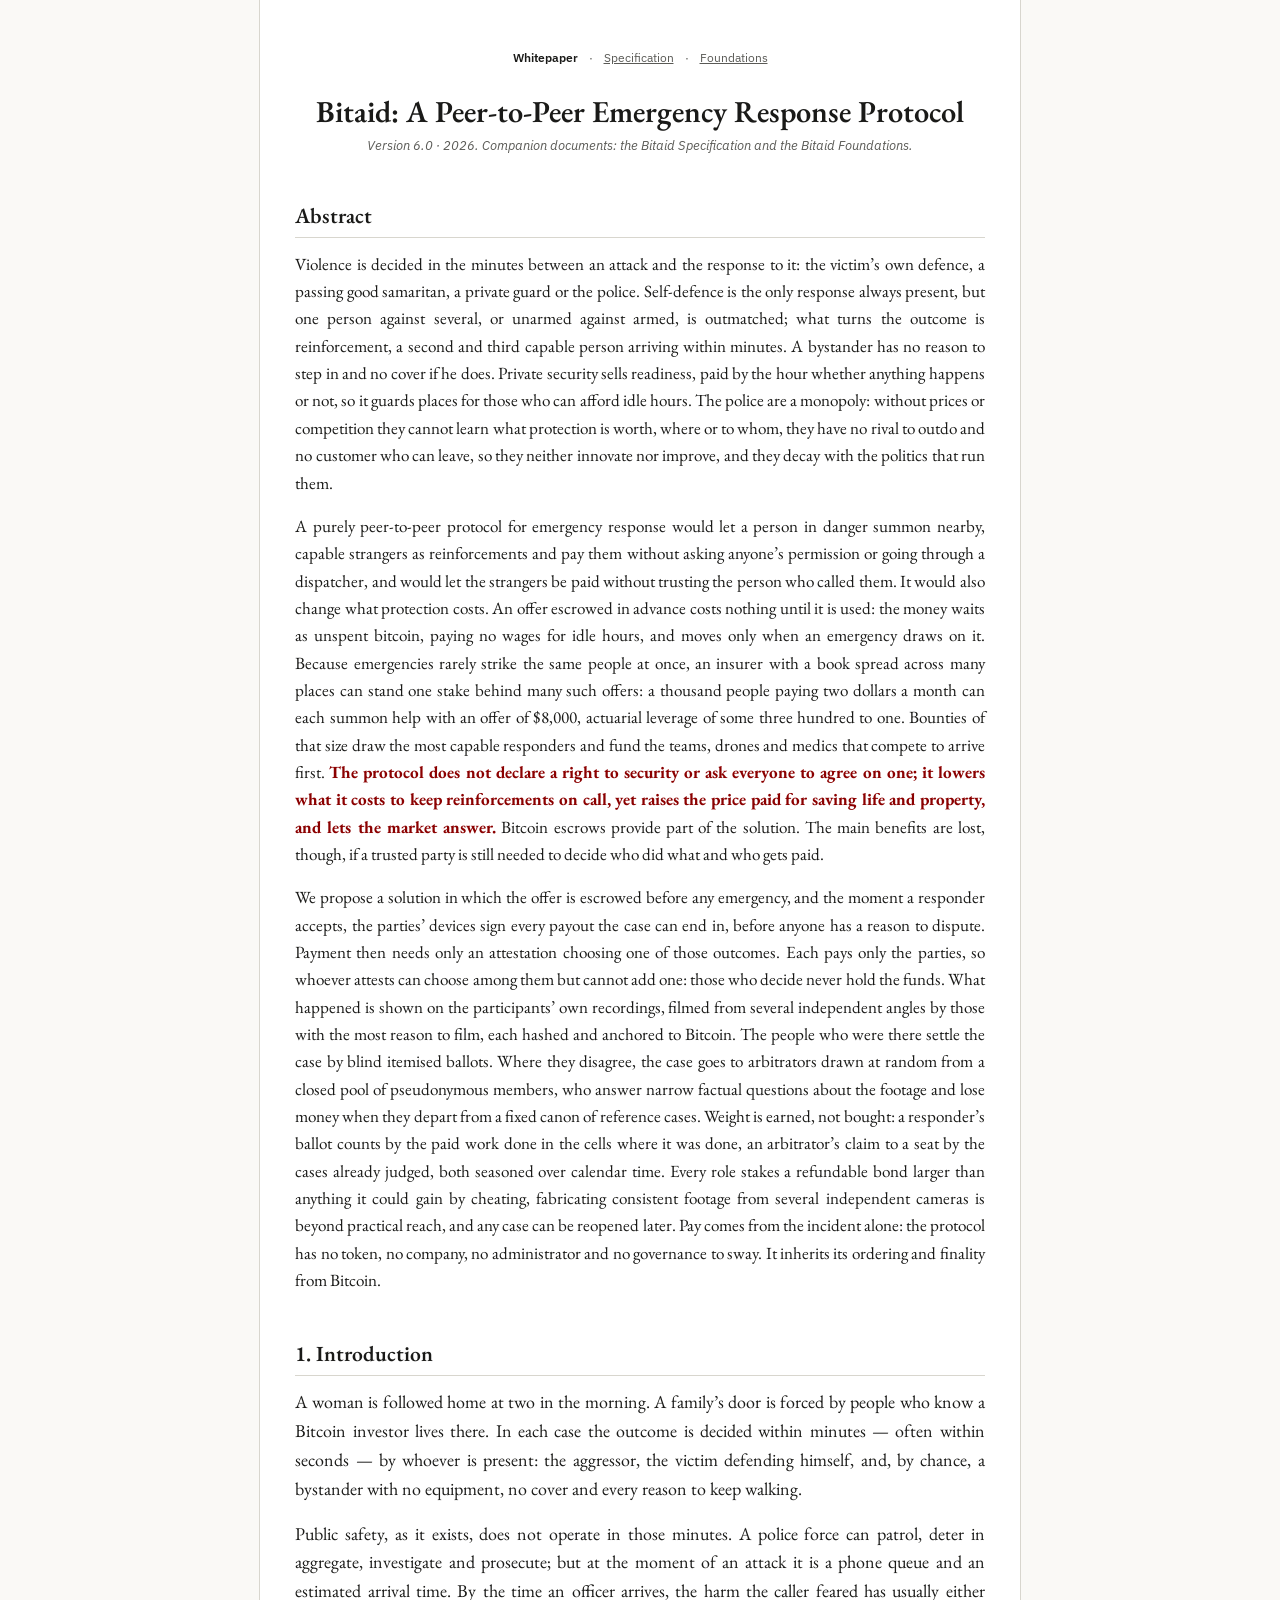
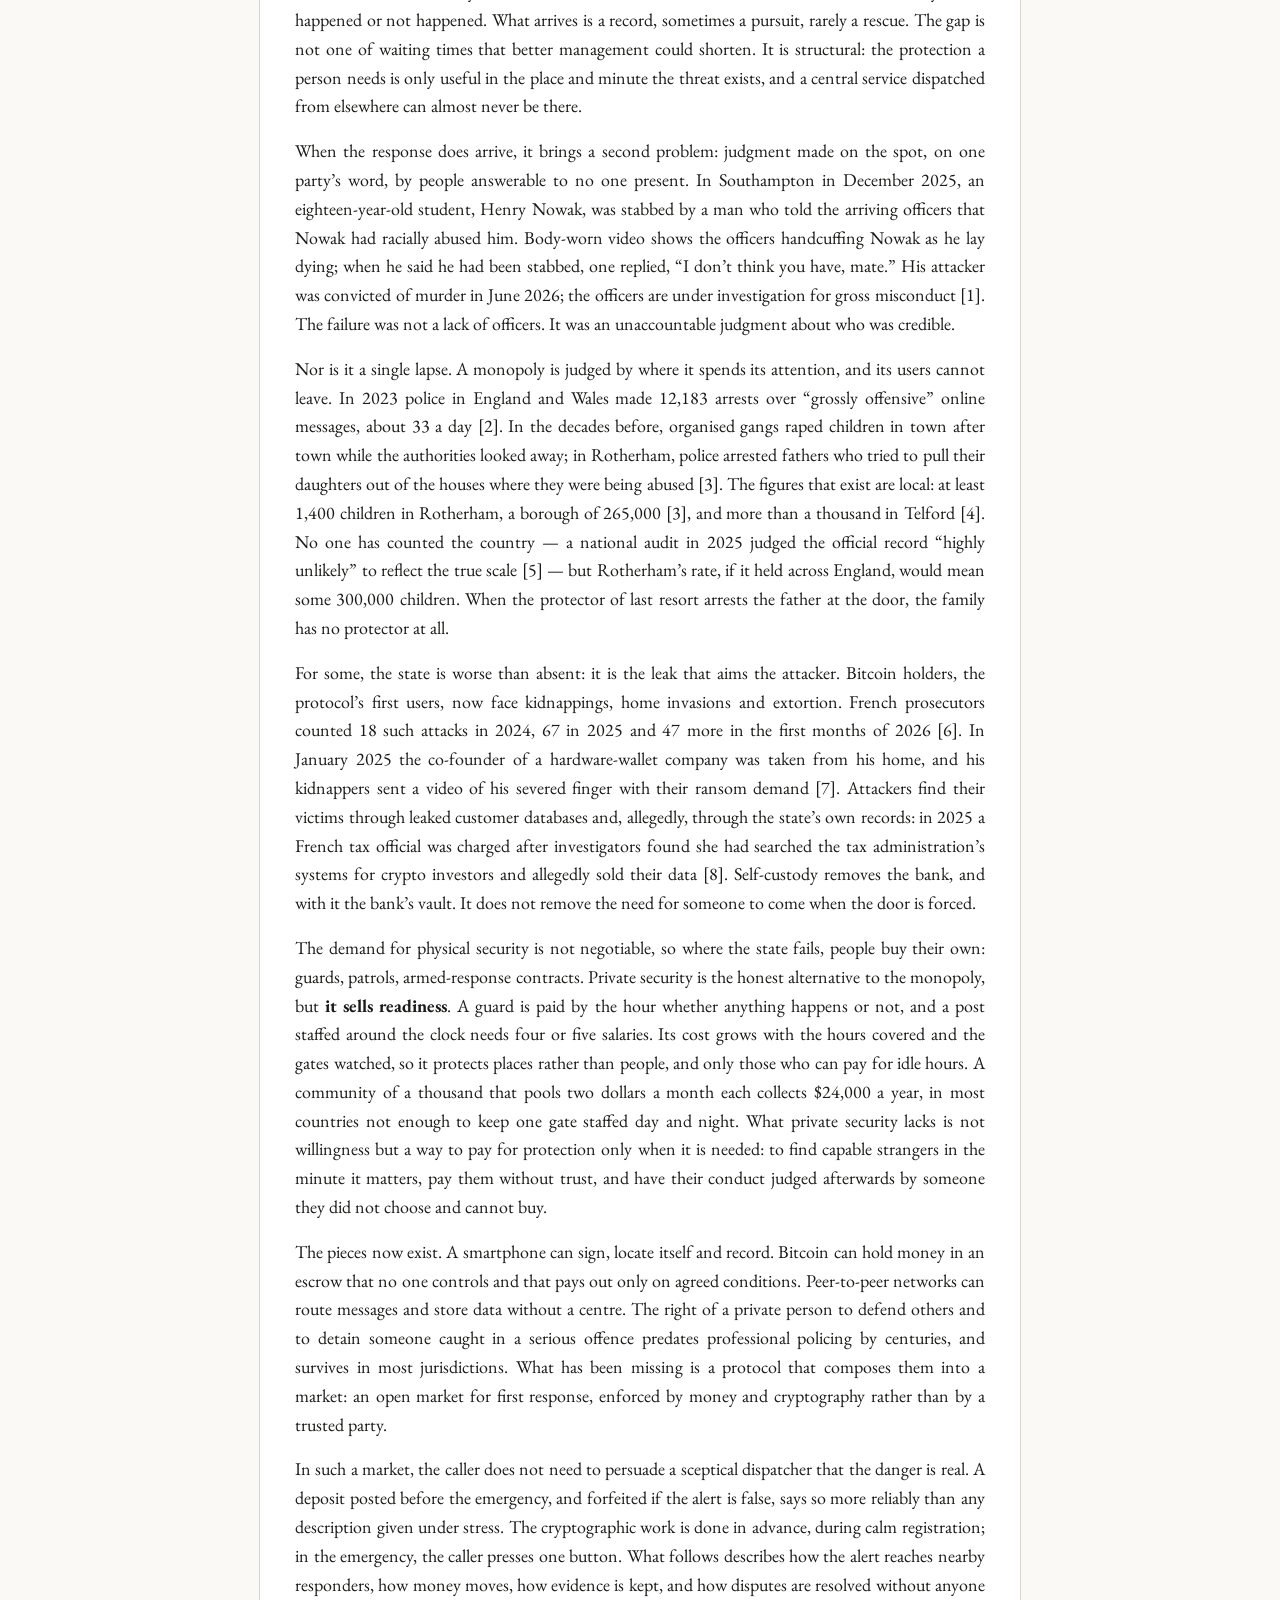
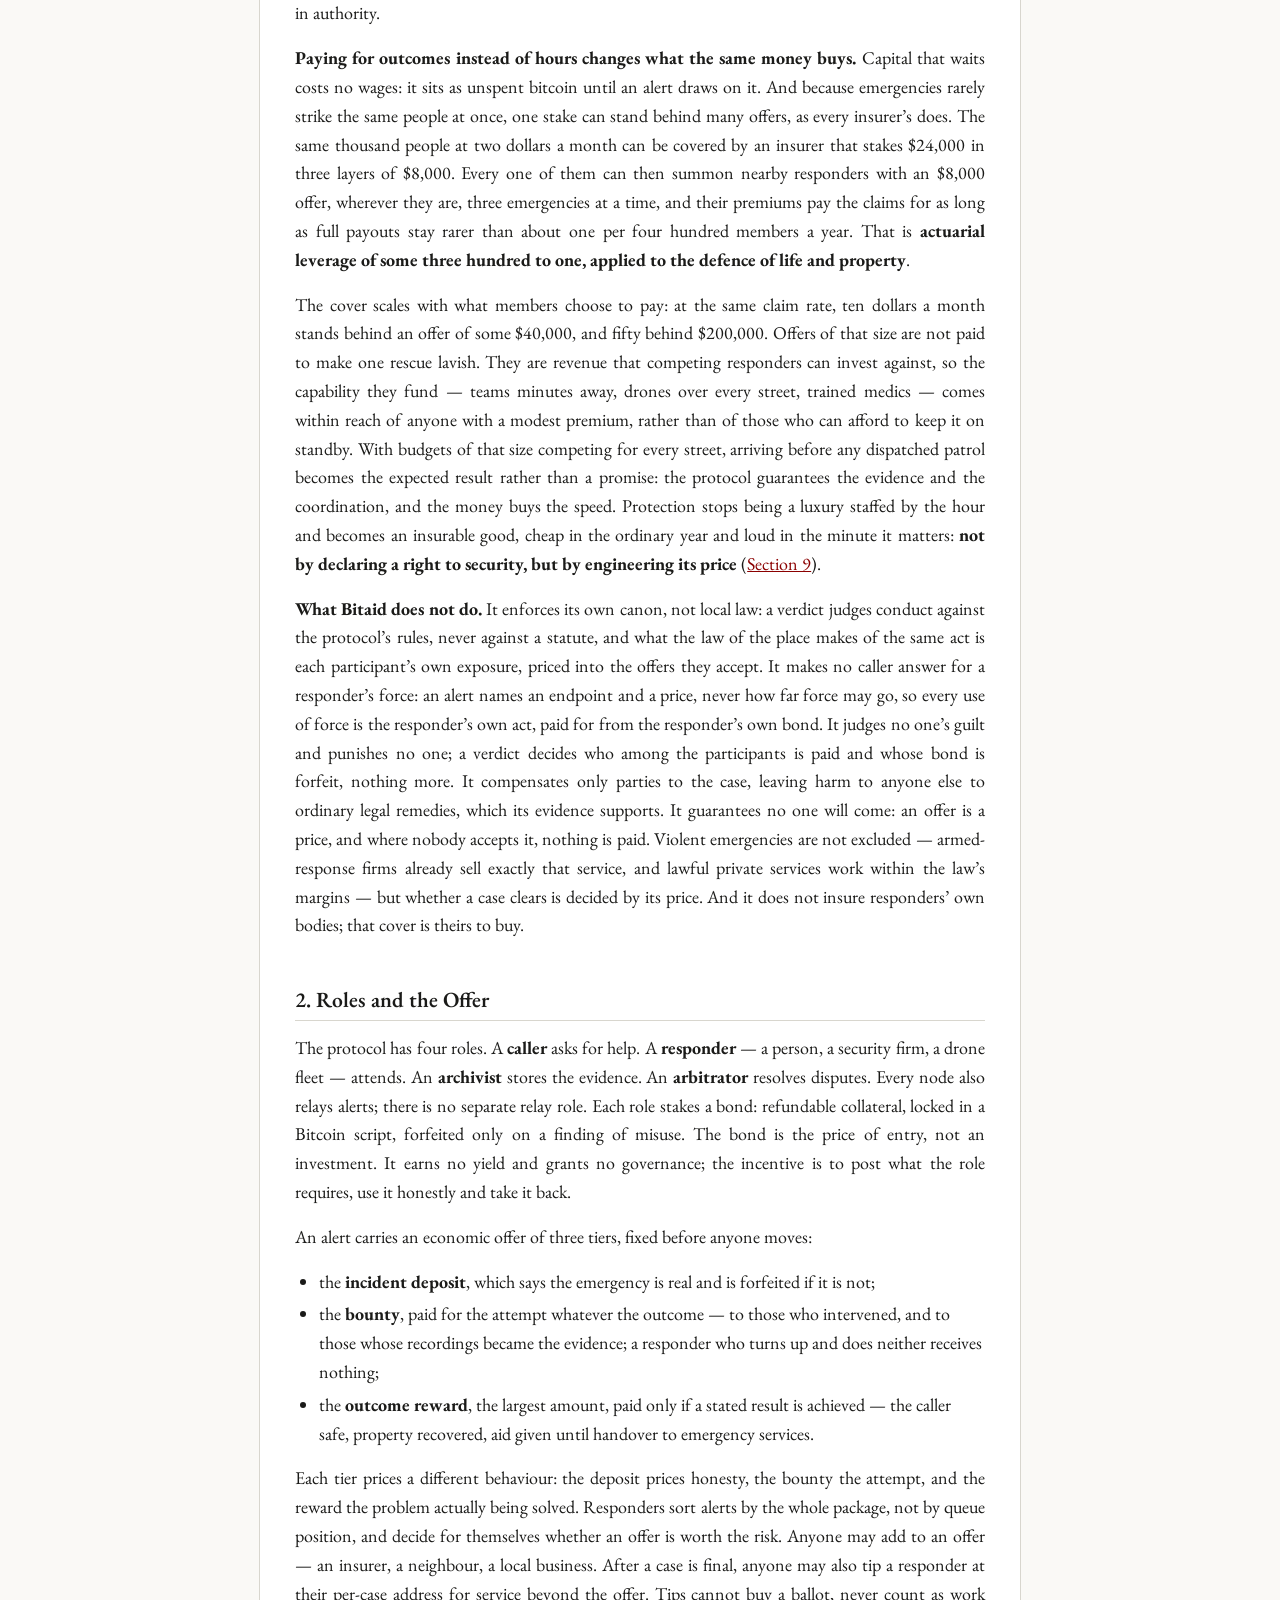
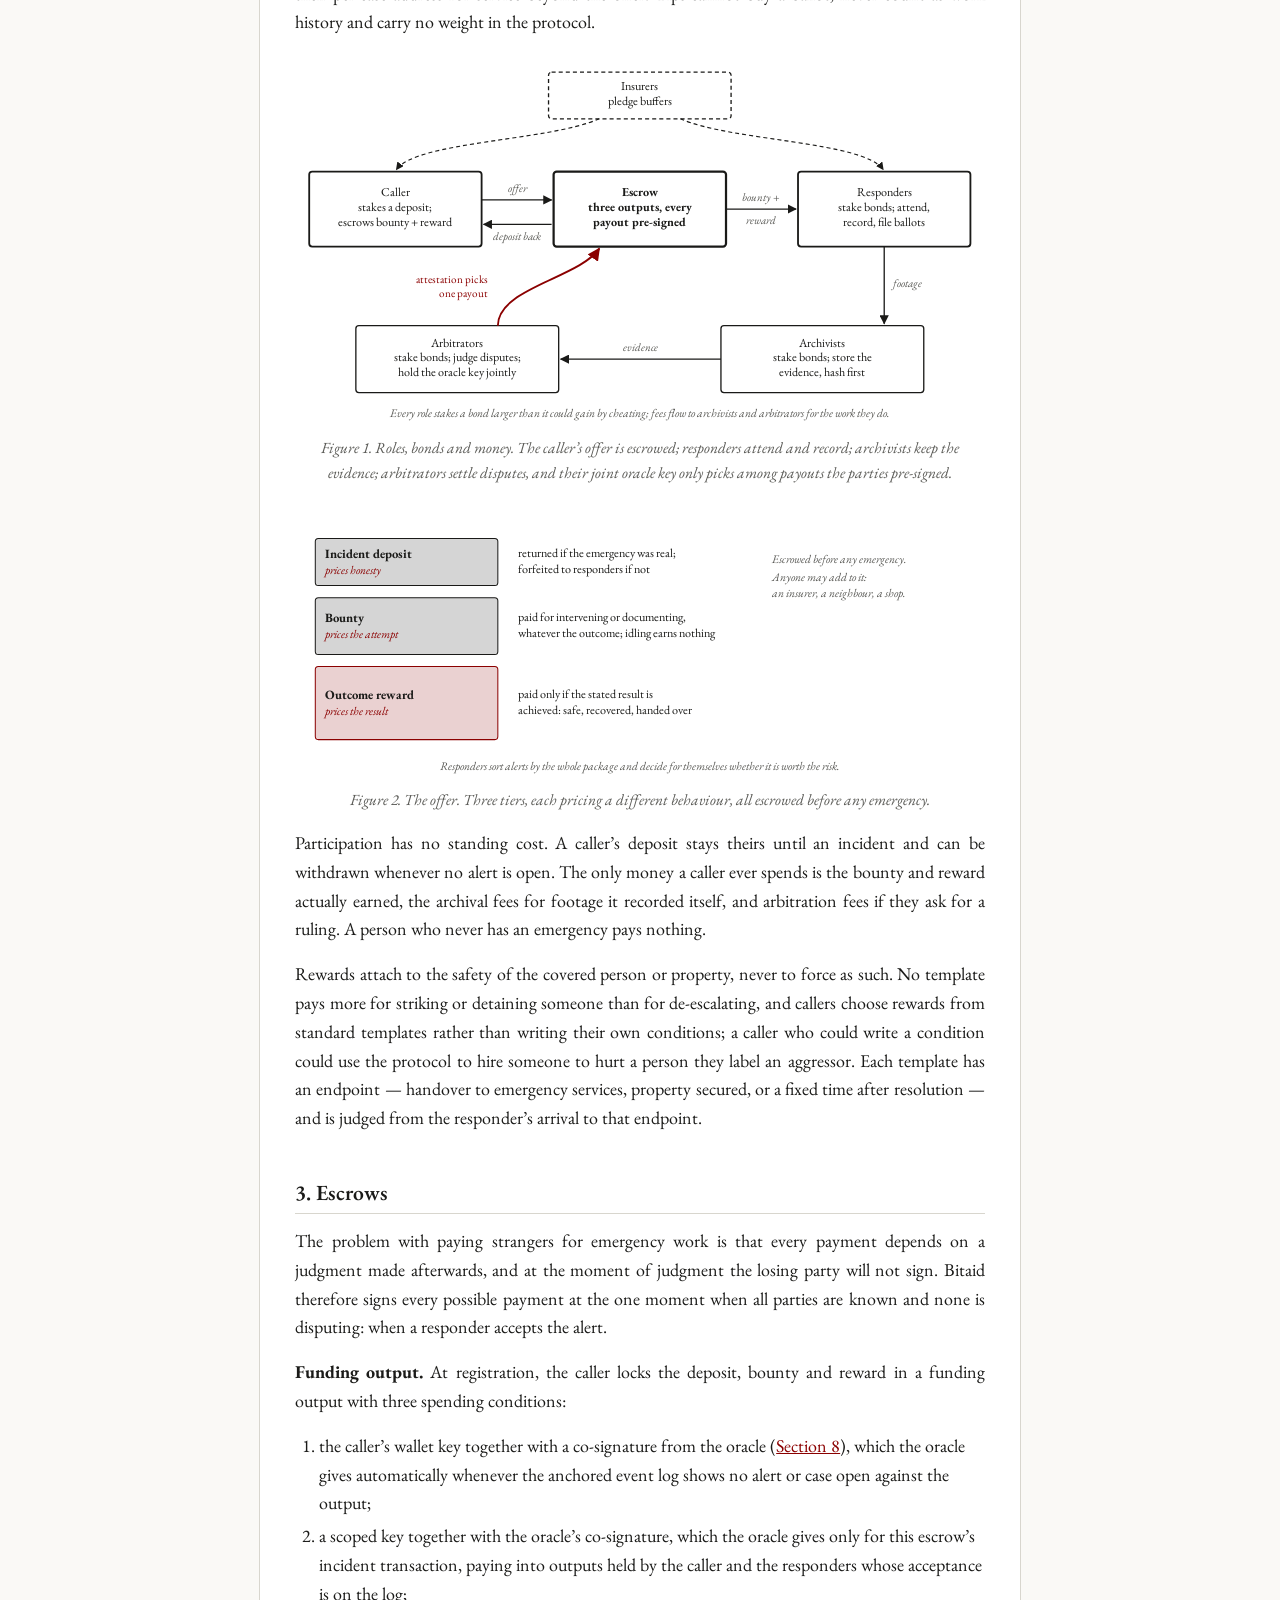
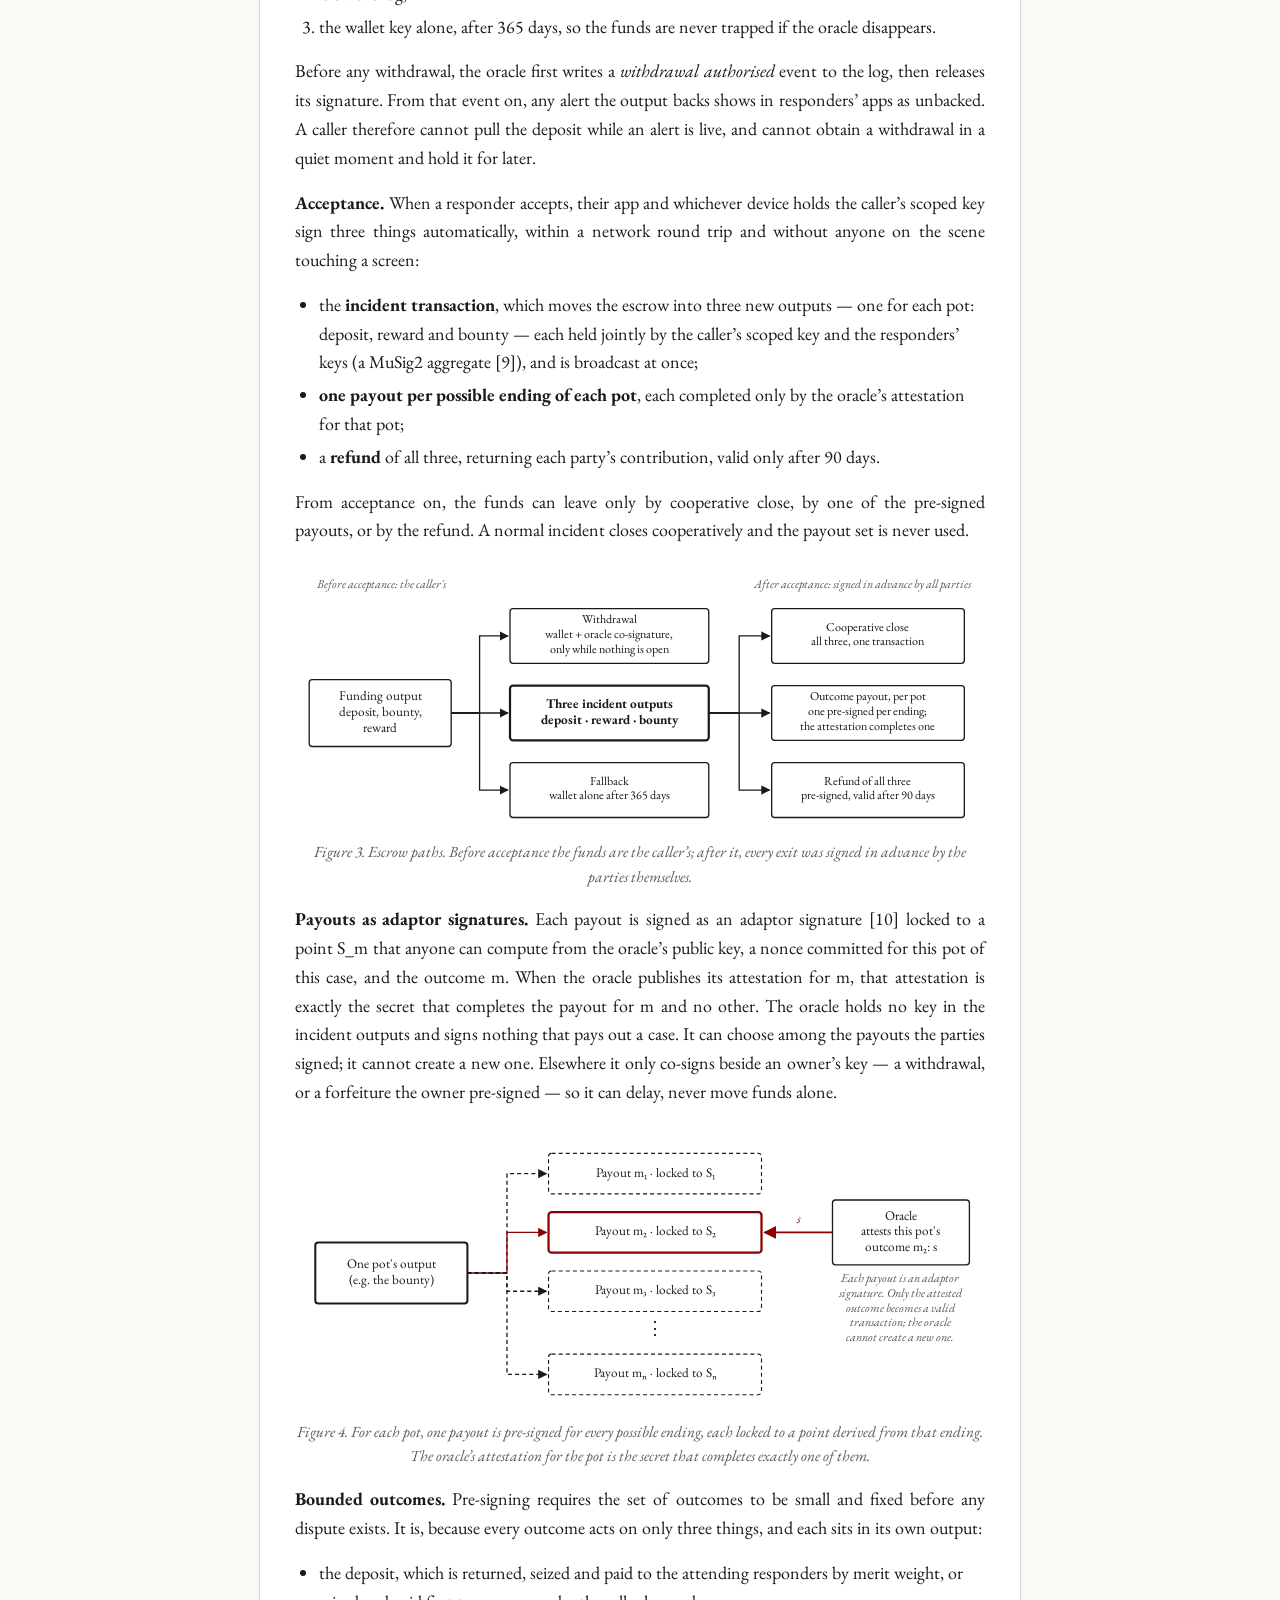
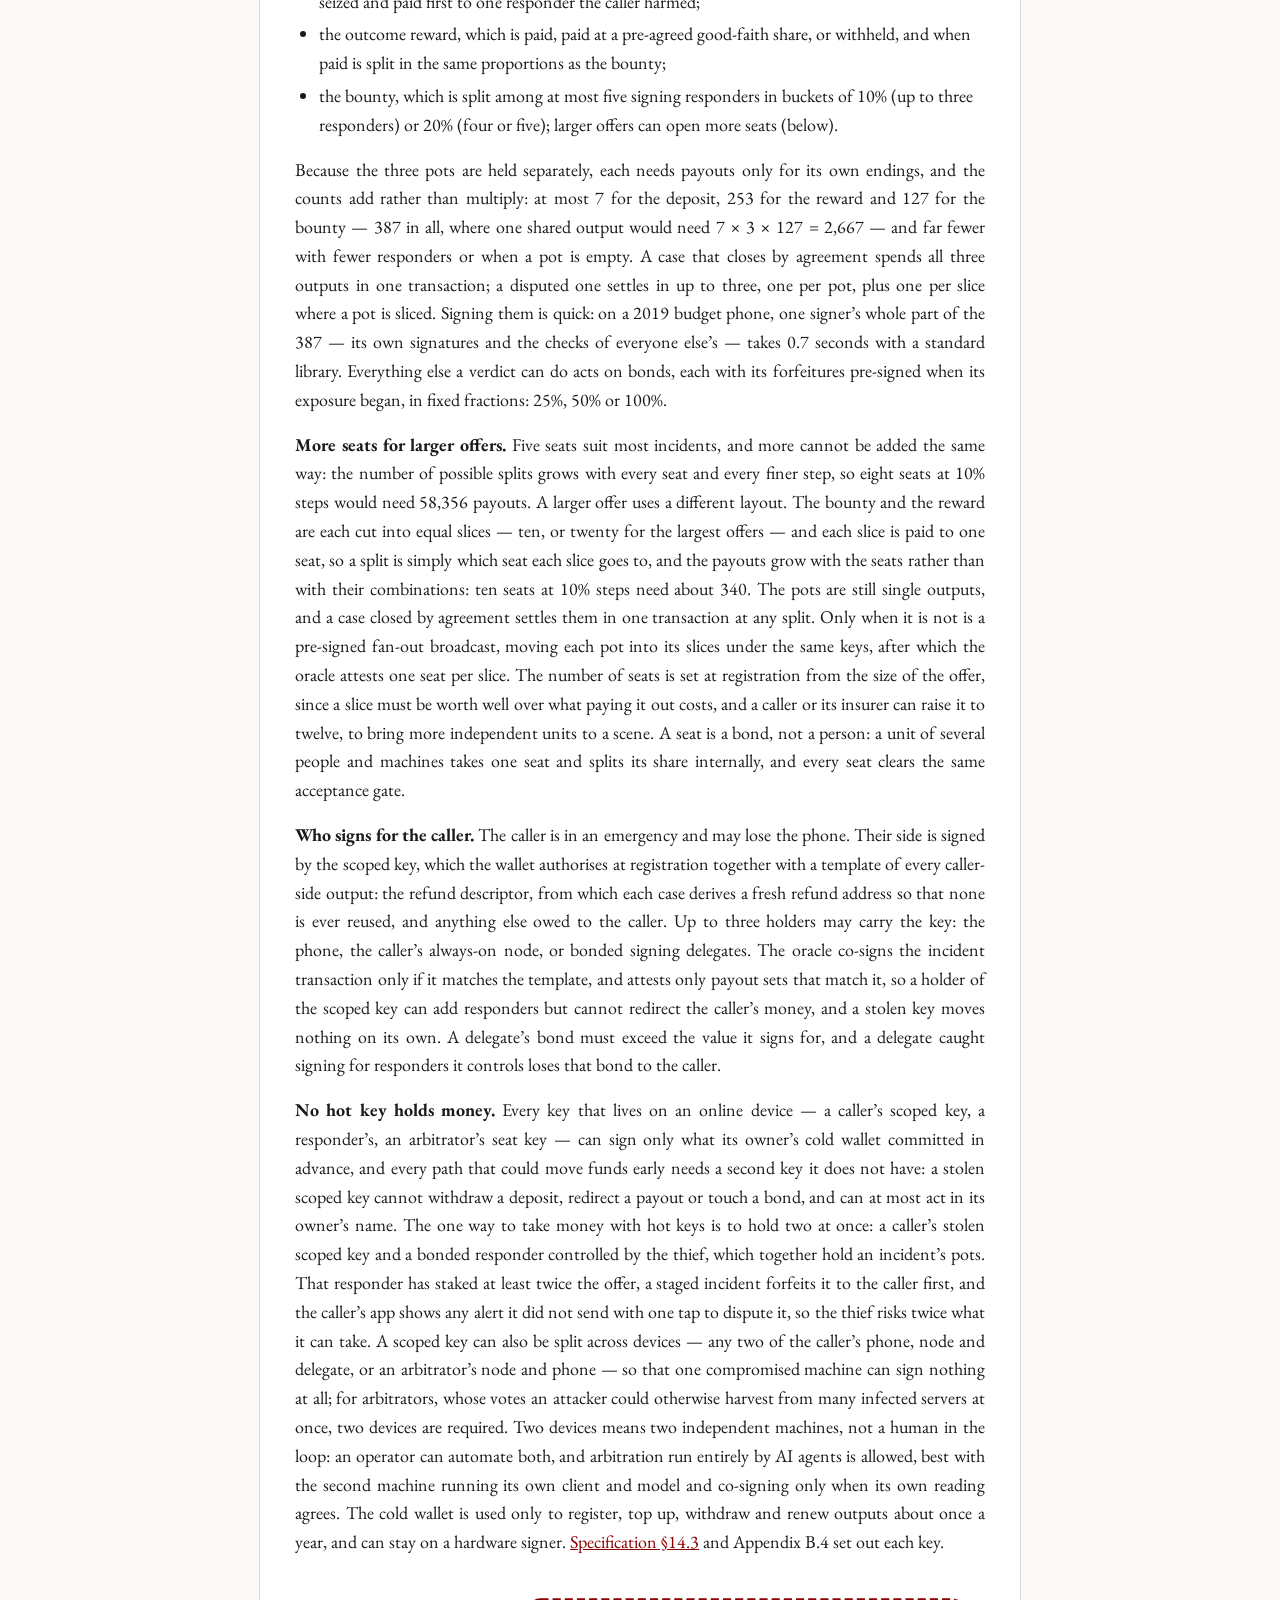
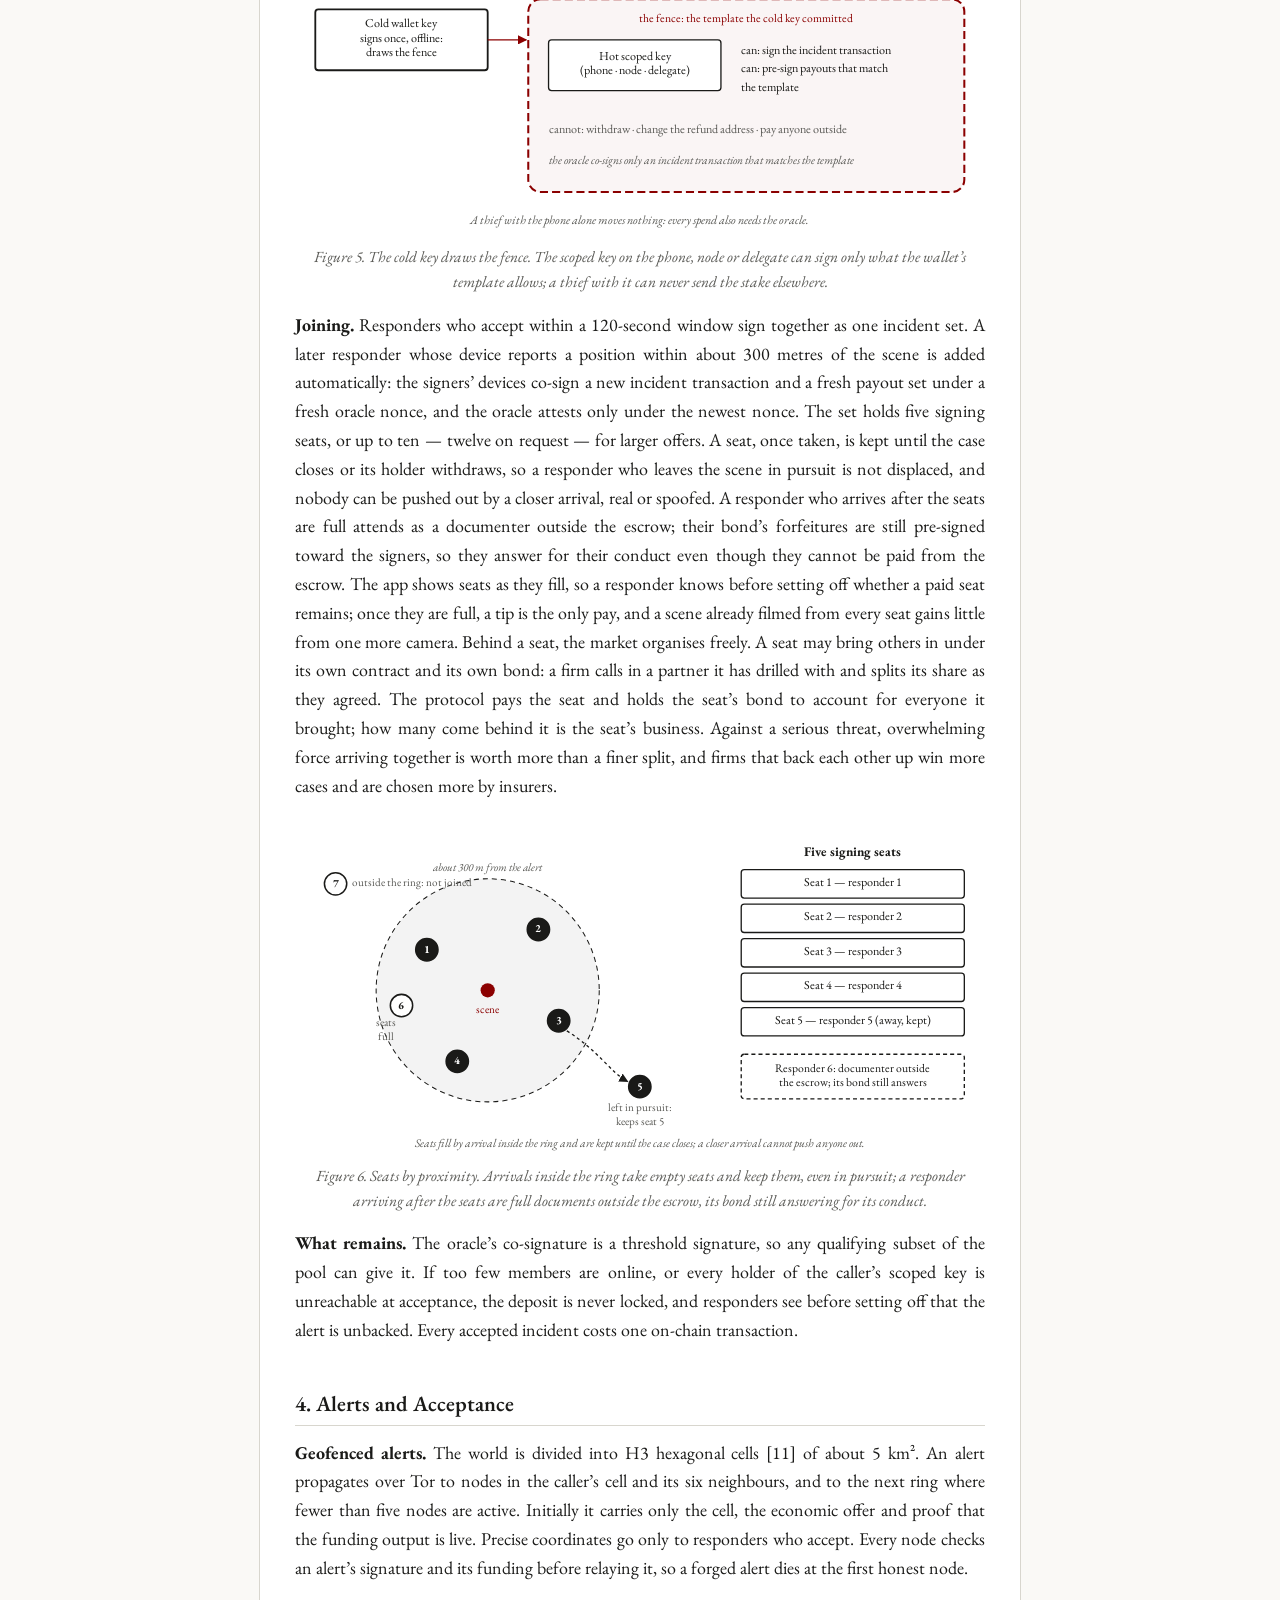
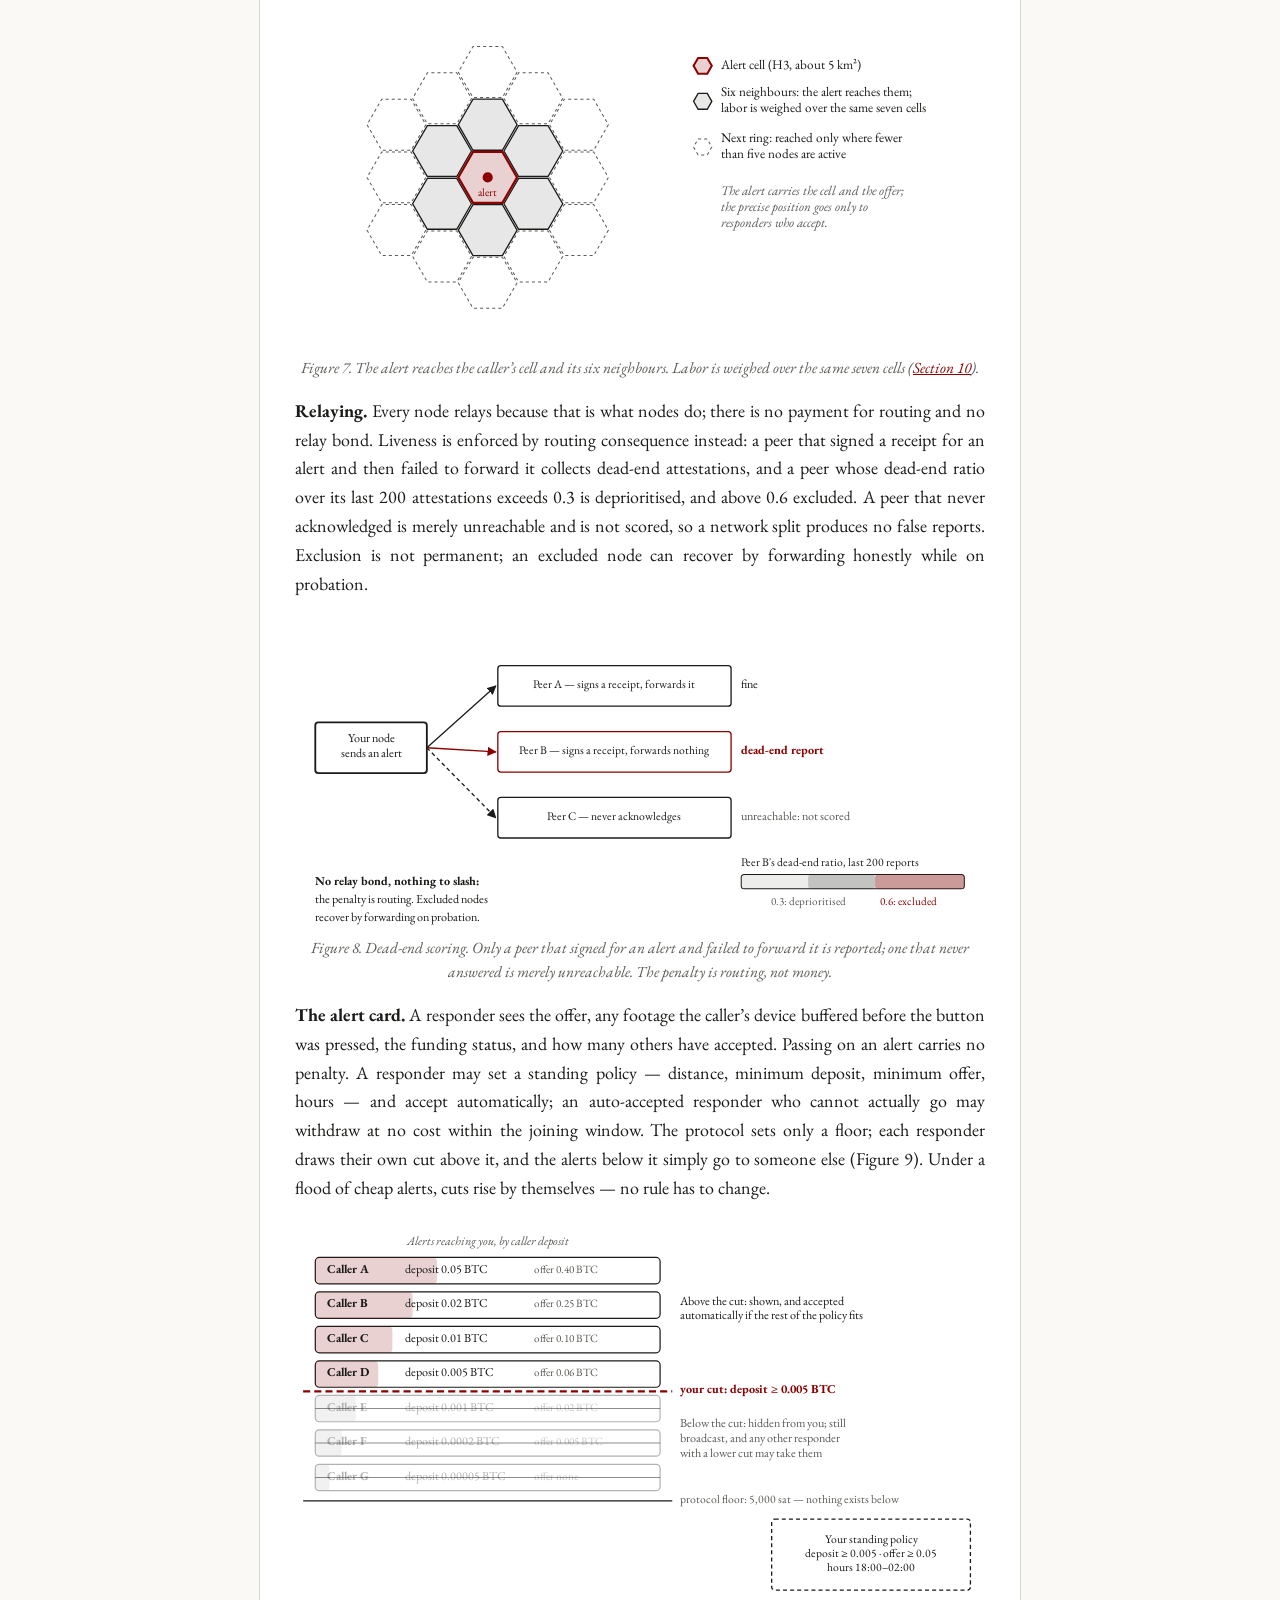
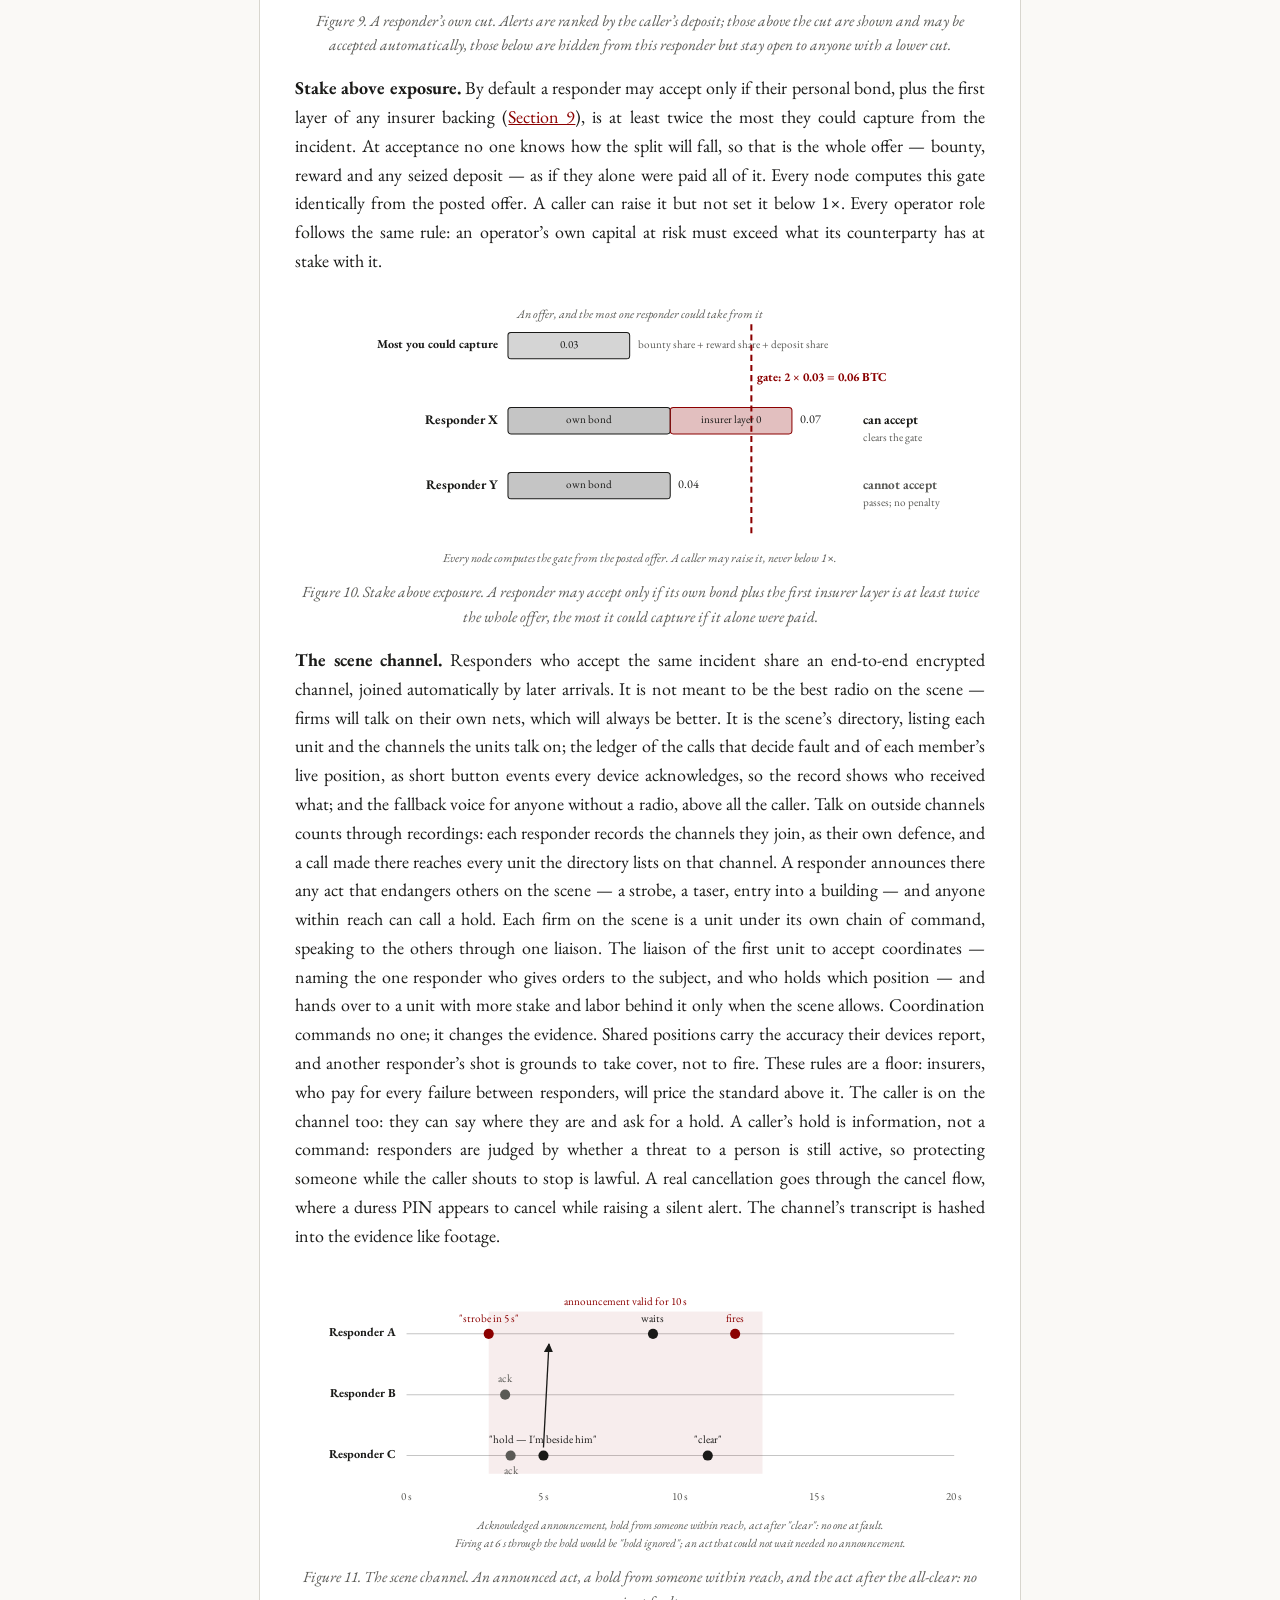
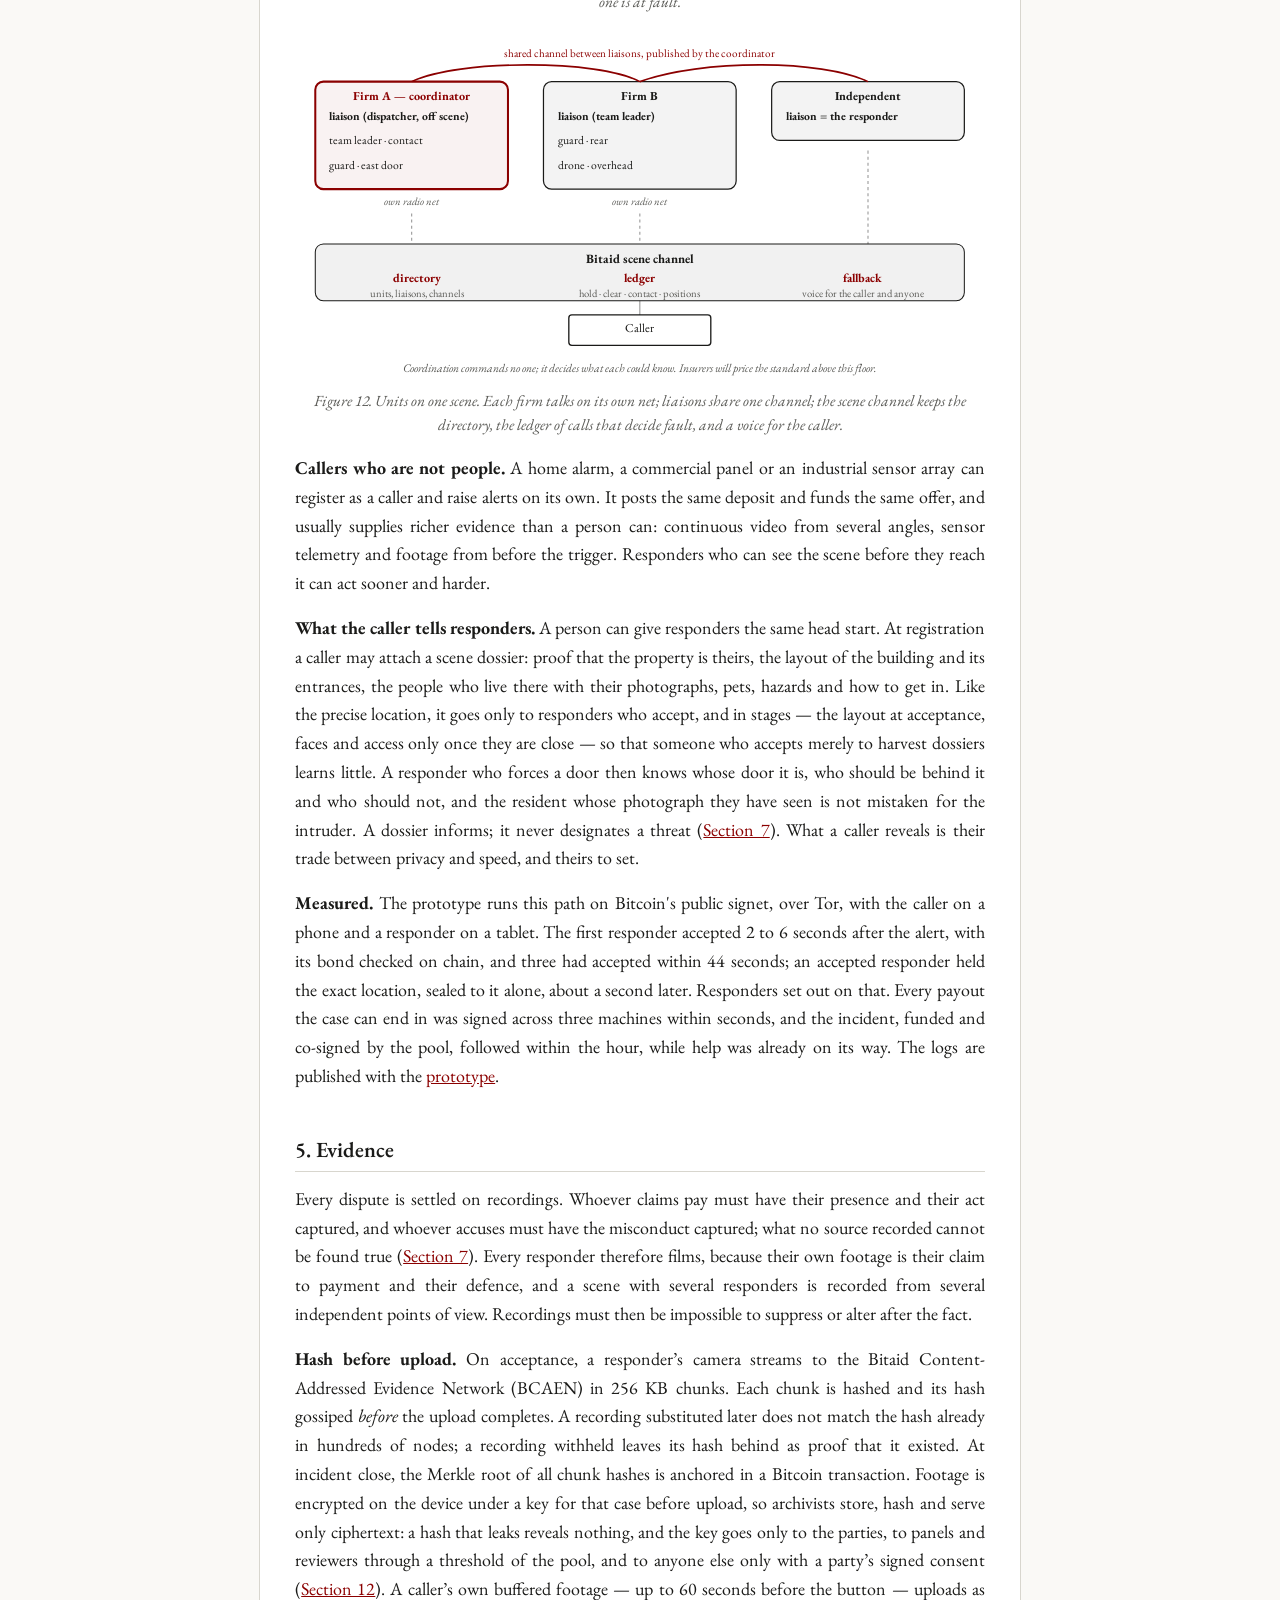
==== index.html @ 08d893be "Review fixes in the documents: the slot trigger counts a week of backlog above target, not a non-emp" ====
<!DOCTYPE html>
<html lang="en">
<head>
<meta charset="utf-8">
<meta name="viewport" content="width=device-width, initial-scale=1">
<title>Bitaid — Whitepaper v6.0</title>
<link rel="preconnect" href="https://fonts.googleapis.com">
<link href="https://fonts.googleapis.com/css2?family=EB+Garamond:ital,wght@0,400;0,600;1,400&family=IBM+Plex+Mono&family=IBM+Plex+Sans:wght@400;600&display=swap" rel="stylesheet">
<style>
:root{--serif:"EB Garamond",Georgia,"Times New Roman",serif;--sans:"IBM Plex Sans",system-ui,sans-serif;--mono:"IBM Plex Mono",ui-monospace,monospace;
--text:#1a1a18;--muted:#5a5a56;--rule:#d8d6ce;--accent:#8b0000;--bg:#faf9f6;--paper:#ffffff;--code:#f4f2ec;--row:#fafaf5}
@media (prefers-color-scheme:dark){:root:not([data-theme="light"]){--text:#e8e6df;--muted:#a8a69e;--rule:#3a3a36;--accent:#e07070;--bg:#141413;--paper:#1c1c1a;--code:#262623;--row:#222220}}
:root[data-theme="dark"]{--text:#e8e6df;--muted:#a8a69e;--rule:#3a3a36;--accent:#e07070;--bg:#141413;--paper:#1c1c1a;--code:#262623;--row:#222220}
*{box-sizing:border-box}
html{background:var(--bg);color:var(--text)}
body{margin:0;font-family:var(--serif);font-size:18px;line-height:1.6;background:var(--bg)}
.page{max-width:760px;margin:0 auto;padding:3rem 2.2rem 6rem;background:var(--paper);box-shadow:0 0 0 1px var(--rule)}
nav.docs{font-family:var(--sans);font-size:.78rem;text-align:center;margin-bottom:1.5rem;color:var(--muted)}
nav.docs a{color:var(--muted);margin:0 .5rem}
nav.docs a.cur{color:var(--text);font-weight:600;text-decoration:none}
h1{font-size:1.9rem;text-align:center;line-height:1.25;margin:.5rem 0 .4rem;font-weight:600}
h1+p{text-align:center;color:var(--muted);font-family:var(--sans);font-size:.8rem;margin-bottom:2rem}
h2{font-size:1.35rem;margin:2.6rem 0 .8rem;padding-bottom:.25rem;border-bottom:1px solid var(--rule);font-weight:600}
h3{font-size:1.12rem;margin:1.9rem 0 .6rem;font-weight:600}
h4{font-family:var(--sans);font-size:.88rem;margin:1.6rem 0 .5rem;text-transform:none;font-weight:600}
p{margin:0 0 1rem;text-align:justify;hyphens:auto}
a{color:var(--accent)}
ul,ol{padding-left:1.5rem;margin:0 0 1rem}
li{margin:.25rem 0}
code{font-family:var(--mono);font-size:.82em;background:var(--code);padding:.05em .3em;border-radius:3px}
pre{background:var(--code);padding:.9rem 1rem;overflow-x:auto;border-radius:4px;font-size:.8rem;line-height:1.45}
pre code{background:none;padding:0;font-size:1em}
table{border-collapse:collapse;width:100%;margin:.8rem 0 1.2rem;font-family:var(--sans);font-size:.78rem;line-height:1.45;display:block;overflow-x:auto}
th,td{border:1px solid var(--rule);padding:.35rem .6rem;vertical-align:top;text-align:left}
thead th{background:var(--row);font-weight:600}
tbody tr:nth-child(odd){background:var(--row)}
blockquote{margin:1rem 0;padding:.2rem 1rem;border-left:3px solid var(--rule);color:var(--muted)}
#TOC{font-family:var(--sans);font-size:.82rem;border:1px solid var(--rule);padding:1rem 1.2rem;margin:1.5rem 0 2rem;background:var(--row)}
#TOC ul{list-style:none;padding-left:1rem;margin:0}#TOC>ul{padding-left:0}
#TOC a{color:var(--text);text-decoration:none}#TOC a:hover{text-decoration:underline}
.abstract p{font-size:.95em}
.fig{margin:1.4rem 0 .4rem}.fig svg{width:100%;height:auto;display:block}.fig+p em{display:block;text-align:center;font-size:.86em;color:var(--muted)}.fig+p{text-align:center}
@media (max-width:640px){.fig[style]{margin:1rem 0!important}body{font-size:16.5px}.page{padding:1.5rem 16px 4rem}p{text-align:left}}
@media print{.page{box-shadow:none;max-width:none}nav.docs{display:none}}
.abstract strong.punch{color:var(--accent)}
</style>
</head>
<body>
<div class="page">
<nav class="docs"><a href="index.html" class="cur">Whitepaper</a> · <a href="bitaid_v6_specification.html">Specification</a> · <a href="bitaid_v6_foundations.html">Foundations</a></nav>
<h1>
Bitaid: A Peer-to-Peer Emergency Response Protocol
</h1>
<p><em>Version 6.0 · 2026. Companion documents: the Bitaid Specification and the Bitaid Foundations.</em></p>
<div class="abstract"><h2 id="abstract">Abstract</h2>
<p>Violence is decided in the minutes between an attack and the response to it: the victim’s own defence, a passing good samaritan, a private guard or the police. Self-defence is the only response always present, but one person against several, or unarmed against armed, is outmatched; what turns the outcome is reinforcement, a second and third capable person arriving within minutes. A bystander has no reason to step in and no cover if he does. Private security sells readiness, paid by the hour whether anything happens or not, so it guards places for those who can afford idle hours. The police are a monopoly: without prices or competition they cannot learn what protection is worth, where or to whom, they have no rival to outdo and no customer who can leave, so they neither innovate nor improve, and they decay with the politics that run them.</p>
<p>A purely peer-to-peer protocol for emergency response would let a person in danger summon nearby, capable strangers as reinforcements and pay them without asking anyone’s permission or going through a dispatcher, and would let the strangers be paid without trusting the person who called them. It would also change what protection costs. An offer escrowed in advance costs nothing until it is used: the money waits as unspent bitcoin, paying no wages for idle hours, and moves only when an emergency draws on it. Because emergencies rarely strike the same people at once, an insurer with a book spread across many places can stand one stake behind many such offers: a thousand people paying two dollars a month can each summon help with an offer of $8,000, actuarial leverage of some three hundred to one. Bounties of that size draw the most capable responders and fund the teams, drones and medics that compete to arrive first. <strong class="punch">The protocol does not declare a right to security or ask everyone to agree on one; it lowers what it costs to keep reinforcements on call, yet raises the price paid for saving life and property, and lets the market answer.</strong> Bitcoin escrows provide part of the solution. The main benefits are lost, though, if a trusted party is still needed to decide who did what and who gets paid.</p>
<p>We propose a solution in which the offer is escrowed before any emergency, and the moment a responder accepts, the parties’ devices sign every payout the case can end in, before anyone has a reason to dispute. Payment then needs only an attestation choosing one of those outcomes. Each pays only the parties, so whoever attests can choose among them but cannot add one: those who decide never hold the funds. What happened is shown on the participants’ own recordings, filmed from several independent angles by those with the most reason to film, each hashed and anchored to Bitcoin. The people who were there settle the case by blind itemised ballots. Where they disagree, the case goes to arbitrators drawn at random from a closed pool of pseudonymous members, who answer narrow factual questions about the footage and lose money when they depart from a fixed canon of reference cases. Weight is earned, not bought: a responder’s ballot counts by the paid work done in the cells where it was done, an arbitrator’s claim to a seat by the cases already judged, both seasoned over calendar time. Every role stakes a refundable bond larger than anything it could gain by cheating, fabricating consistent footage from several independent cameras is beyond practical reach, and any case can be reopened later. Pay comes from the incident alone: the protocol has no token, no company, no administrator and no governance to sway. It inherits its ordering and finality from Bitcoin.</p>
</div>
<h2 id="s1">1. Introduction</h2>
<p>A woman is followed home at two in the morning. A family’s door is forced by people who know a Bitcoin investor lives there. In each case the outcome is decided within minutes — often within seconds — by whoever is present: the aggressor, the victim defending himself, and, by chance, a bystander with no equipment, no cover and every reason to keep walking.</p>
<p>Public safety, as it exists, does not operate in those minutes. A police force can patrol, deter in aggregate, investigate and prosecute; but at the moment of an attack it is a phone queue and an estimated arrival time. By the time an officer arrives, the harm the caller feared has usually either happened or not happened. What arrives is a record, sometimes a pursuit, rarely a rescue. The gap is not one of waiting times that better management could shorten. It is structural: the protection a person needs is only useful in the place and minute the threat exists, and a central service dispatched from elsewhere can almost never be there.</p>
<p>When the response does arrive, it brings a second problem: judgment made on the spot, on one party’s word, by people answerable to no one present. In Southampton in December 2025, an eighteen-year-old student, Henry Nowak, was stabbed by a man who told the arriving officers that Nowak had racially abused him. Body-worn video shows the officers handcuffing Nowak as he lay dying; when he said he had been stabbed, one replied, “I don’t think you have, mate.” His attacker was convicted of murder in June 2026; the officers are under investigation for gross misconduct [1]. The failure was not a lack of officers. It was an unaccountable judgment about who was credible.</p>
<p>Nor is it a single lapse. A monopoly is judged by where it spends its attention, and its users cannot leave. In 2023 police in England and Wales made 12,183 arrests over “grossly offensive” online messages, about 33 a day [2]. In the decades before, organised gangs raped children in town after town while the authorities looked away; in Rotherham, police arrested fathers who tried to pull their daughters out of the houses where they were being abused [3]. The figures that exist are local: at least 1,400 children in Rotherham, a borough of 265,000 [3], and more than a thousand in Telford [4]. No one has counted the country — a national audit in 2025 judged the official record “highly unlikely” to reflect the true scale [5] — but Rotherham’s rate, if it held across England, would mean some 300,000 children. When the protector of last resort arrests the father at the door, the family has no protector at all.</p>
<p>For some, the state is worse than absent: it is the leak that aims the attacker. Bitcoin holders, the protocol’s first users, now face kidnappings, home invasions and extortion. French prosecutors counted 18 such attacks in 2024, 67 in 2025 and 47 more in the first months of 2026 [6]. In January 2025 the co-founder of a hardware-wallet company was taken from his home, and his kidnappers sent a video of his severed finger with their ransom demand [7]. Attackers find their victims through leaked customer databases and, allegedly, through the state’s own records: in 2025 a French tax official was charged after investigators found she had searched the tax administration’s systems for crypto investors and allegedly sold their data [8]. Self-custody removes the bank, and with it the bank’s vault. It does not remove the need for someone to come when the door is forced.</p>
<p>The demand for physical security is not negotiable, so where the state fails, people buy their own: guards, patrols, armed-response contracts. Private security is the honest alternative to the monopoly, but <strong>it sells readiness</strong>. A guard is paid by the hour whether anything happens or not, and a post staffed around the clock needs four or five salaries. Its cost grows with the hours covered and the gates watched, so it protects places rather than people, and only those who can pay for idle hours. A community of a thousand that pools two dollars a month each collects $24,000 a year, in most countries not enough to keep one gate staffed day and night. What private security lacks is not willingness but a way to pay for protection only when it is needed: to find capable strangers in the minute it matters, pay them without trust, and have their conduct judged afterwards by someone they did not choose and cannot buy.</p>
<p>The pieces now exist. A smartphone can sign, locate itself and record. Bitcoin can hold money in an escrow that no one controls and that pays out only on agreed conditions. Peer-to-peer networks can route messages and store data without a centre. The right of a private person to defend others and to detain someone caught in a serious offence predates professional policing by centuries, and survives in most jurisdictions. What has been missing is a protocol that composes them into a market: an open market for first response, enforced by money and cryptography rather than by a trusted party.</p>
<p>In such a market, the caller does not need to persuade a sceptical dispatcher that the danger is real. A deposit posted before the emergency, and forfeited if the alert is false, says so more reliably than any description given under stress. The cryptographic work is done in advance, during calm registration; in the emergency, the caller presses one button. What follows describes how the alert reaches nearby responders, how money moves, how evidence is kept, and how disputes are resolved without anyone in authority.</p>
<p><strong>Paying for outcomes instead of hours changes what the same money buys.</strong> Capital that waits costs no wages: it sits as unspent bitcoin until an alert draws on it. And because emergencies rarely strike the same people at once, one stake can stand behind many offers, as every insurer’s does. The same thousand people at two dollars a month can be covered by an insurer that stakes $24,000 in three layers of $8,000. Every one of them can then summon nearby responders with an $8,000 offer, wherever they are, three emergencies at a time, and their premiums pay the claims for as long as full payouts stay rarer than about one per four hundred members a year. That is <strong>actuarial leverage of some three hundred to one, applied to the defence of life and property</strong>.</p>
<p>The cover scales with what members choose to pay: at the same claim rate, ten dollars a month stands behind an offer of some $40,000, and fifty behind $200,000. Offers of that size are not paid to make one rescue lavish. They are revenue that competing responders can invest against, so the capability they fund — teams minutes away, drones over every street, trained medics — comes within reach of anyone with a modest premium, rather than of those who can afford to keep it on standby. With budgets of that size competing for every street, arriving before any dispatched patrol becomes the expected result rather than a promise: the protocol guarantees the evidence and the coordination, and the money buys the speed. Protection stops being a luxury staffed by the hour and becomes an insurable good, cheap in the ordinary year and loud in the minute it matters: <strong>not by declaring a right to security, but by engineering its price</strong> (<a href="#s9">Section 9</a>).</p>
<p><strong>What Bitaid does not do.</strong> It enforces its own canon, not local law: a verdict judges conduct against the protocol’s rules, never against a statute, and what the law of the place makes of the same act is each participant’s own exposure, priced into the offers they accept. It makes no caller answer for a responder’s force: an alert names an endpoint and a price, never how far force may go, so every use of force is the responder’s own act, paid for from the responder’s own bond. It judges no one’s guilt and punishes no one; a verdict decides who among the participants is paid and whose bond is forfeit, nothing more. It compensates only parties to the case, leaving harm to anyone else to ordinary legal remedies, which its evidence supports. It guarantees no one will come: an offer is a price, and where nobody accepts it, nothing is paid. Violent emergencies are not excluded — armed-response firms already sell exactly that service, and lawful private services work within the law’s margins — but whether a case clears is decided by its price. And it does not insure responders’ own bodies; that cover is theirs to buy.</p>
<h2 id="s2">2. Roles and the Offer</h2>
<p>The protocol has four roles. A <strong>caller</strong> asks for help. A <strong>responder</strong> — a person, a security firm, a drone fleet — attends. An <strong>archivist</strong> stores the evidence. An <strong>arbitrator</strong> resolves disputes. Every node also relays alerts; there is no separate relay role. Each role stakes a bond: refundable collateral, locked in a Bitcoin script, forfeited only on a finding of misuse. The bond is the price of entry, not an investment. It earns no yield and grants no governance; the incentive is to post what the role requires, use it honestly and take it back.</p>
<p>An alert carries an economic offer of three tiers, fixed before anyone moves:</p>
<ul>
<li>the <strong>incident deposit</strong>, which says the emergency is real and is forfeited if it is not;</li>
<li>the <strong>bounty</strong>, paid for the attempt whatever the outcome — to those who intervened, and to those whose recordings became the evidence; a responder who turns up and does neither receives nothing;</li>
<li>the <strong>outcome reward</strong>, the largest amount, paid only if a stated result is achieved — the caller safe, property recovered, aid given until handover to emergency services.</li>
</ul>
<p>Each tier prices a different behaviour: the deposit prices honesty, the bounty the attempt, and the reward the problem actually being solved. Responders sort alerts by the whole package, not by queue position, and decide for themselves whether an offer is worth the risk. Anyone may add to an offer — an insurer, a neighbour, a local business. After a case is final, anyone may also tip a responder at their per-case address for service beyond the offer. Tips cannot buy a ballot, never count as work history and carry no weight in the protocol.</p>
<figure class="fig"><svg xmlns="http://www.w3.org/2000/svg" viewBox="0 0 680 365" role="img" aria-label="Roles, bonds and money" style="color:var(--text)" font-family="'EB Garamond', Georgia, 'Times New Roman', serif" font-size="14">
<title>Roles, bonds and money</title>
<defs><marker id="ah-fig1" viewBox="0 0 10 10" refX="9" refY="5" markerWidth="7" markerHeight="7" orient="auto-start-reverse"><path d="M0,0 L10,5 L0,10 z" fill="currentColor"/></marker><marker id="aha-fig1" viewBox="0 0 10 10" refX="9" refY="5" markerWidth="7" markerHeight="7" orient="auto-start-reverse"><path d="M0,0 L10,5 L0,10 z" fill="var(--accent, #8b0000)"/></marker></defs>
<rect x="250" y="12" width="180" height="46" rx="3" fill="var(--paper, #ffffff)" stroke="currentColor" stroke-width="1.3" stroke-dasharray="4 3"/><text text-anchor="middle" font-size="12" fill="currentColor" font-weight="normal" dominant-baseline="middle"><tspan x="340.0" y="27.8">Insurers</tspan><tspan x="340.0" y="42.2">pledge buffers</tspan></text>
<rect x="14" y="110" width="170" height="74" rx="3" fill="var(--paper, #ffffff)" stroke="currentColor" stroke-width="1.8"/><text text-anchor="middle" font-size="12" fill="currentColor" font-weight="normal" dominant-baseline="middle"><tspan x="99.0" y="132.6">Caller</tspan><tspan x="99.0" y="147.0">stakes a deposit;</tspan><tspan x="99.0" y="161.4">escrows bounty + reward</tspan></text>
<rect x="255" y="110" width="170" height="74" rx="3" fill="var(--paper, #ffffff)" stroke="currentColor" stroke-width="2.2"/><text text-anchor="middle" font-size="12" fill="currentColor" font-weight="bold" dominant-baseline="middle"><tspan x="340.0" y="132.6">Escrow</tspan><tspan x="340.0" y="147.0">three outputs, every</tspan><tspan x="340.0" y="161.4">payout pre-signed</tspan></text>
<rect x="496" y="110" width="170" height="74" rx="3" fill="var(--paper, #ffffff)" stroke="currentColor" stroke-width="1.8"/><text text-anchor="middle" font-size="12" fill="currentColor" font-weight="normal" dominant-baseline="middle"><tspan x="581.0" y="132.6">Responders</tspan><tspan x="581.0" y="147.0">stake bonds; attend,</tspan><tspan x="581.0" y="161.4">record, file ballots</tspan></text>
<rect x="420" y="262" width="200" height="66" rx="3" fill="var(--paper, #ffffff)" stroke="currentColor" stroke-width="1.3"/><text text-anchor="middle" font-size="12" fill="currentColor" font-weight="normal" dominant-baseline="middle"><tspan x="520.0" y="280.6">Archivists</tspan><tspan x="520.0" y="295.0">stake bonds; store the</tspan><tspan x="520.0" y="309.4">evidence, hash first</tspan></text>
<rect x="60" y="262" width="200" height="66" rx="3" fill="var(--paper, #ffffff)" stroke="currentColor" stroke-width="1.3"/><text text-anchor="middle" font-size="12" fill="currentColor" font-weight="normal" dominant-baseline="middle"><tspan x="160.0" y="280.6">Arbitrators</tspan><tspan x="160.0" y="295.0">stake bonds; judge disputes;</tspan><tspan x="160.0" y="309.4">hold the oracle key jointly</tspan></text>
<line x1="184" y1="138" x2="253" y2="138" stroke="currentColor" stroke-width="1.3" marker-end="url(#ah-fig1)"/>
<text text-anchor="middle" font-size="11" fill="var(--muted, #6a6a66)" font-weight="normal" font-style="italic" dominant-baseline="middle"><tspan x="219" y="128.0">offer</tspan></text>
<line x1="253" y1="162" x2="186" y2="162" stroke="currentColor" stroke-width="1.3" marker-end="url(#ah-fig1)"/>
<text text-anchor="middle" font-size="11" fill="var(--muted, #6a6a66)" font-weight="normal" font-style="italic" dominant-baseline="middle"><tspan x="219" y="176.0">deposit back</tspan></text>
<line x1="425" y1="147" x2="494" y2="147" stroke="currentColor" stroke-width="1.3" marker-end="url(#ah-fig1)"/>
<text text-anchor="middle" font-size="11" fill="var(--muted, #6a6a66)" font-weight="normal" font-style="italic" dominant-baseline="middle"><tspan x="460" y="137.0">bounty +</tspan></text>
<text text-anchor="middle" font-size="11" fill="var(--muted, #6a6a66)" font-weight="normal" font-style="italic" dominant-baseline="middle"><tspan x="460" y="160.0">reward</tspan></text>
<path d="M300,58 C250,80 120,80 100,108" fill="none" stroke="currentColor" stroke-width="1.1" stroke-dasharray="4 3" marker-end="url(#ah-fig1)"/>
<path d="M380,58 C430,80 560,80 580,108" fill="none" stroke="currentColor" stroke-width="1.1" stroke-dasharray="4 3" marker-end="url(#ah-fig1)"/>
<line x1="581" y1="184" x2="581" y2="260" stroke="currentColor" stroke-width="1.3" marker-end="url(#ah-fig1)"/>
<text text-anchor="start" font-size="11" fill="var(--muted, #6a6a66)" font-weight="normal" font-style="italic" dominant-baseline="middle"><tspan x="590" y="222.0">footage</tspan></text>
<line x1="420" y1="295" x2="262" y2="295" stroke="currentColor" stroke-width="1.3" marker-end="url(#ah-fig1)"/>
<text text-anchor="middle" font-size="11" fill="var(--muted, #6a6a66)" font-weight="normal" font-style="italic" dominant-baseline="middle"><tspan x="341" y="285.0">evidence</tspan></text>
<path d="M200,262 C200,225 280,215 300,186" fill="none" stroke="var(--accent, #8b0000)" stroke-width="1.8" marker-end="url(#aha-fig1)"/>
<text text-anchor="end" font-size="11" fill="var(--accent, #8b0000)" font-weight="normal" dominant-baseline="middle"><tspan x="190" y="218.4">attestation picks</tspan><tspan x="190" y="231.6">one payout</tspan></text>
<text text-anchor="middle" font-size="11.5" fill="var(--muted, #6a6a66)" font-weight="normal" font-style="italic" dominant-baseline="middle"><tspan x="340" y="350.0">Every role stakes a bond larger than it could gain by cheating; fees flow to archivists and arbitrators for the work they do.</tspan></text>
</svg>
</figure>
<p><em>Figure 1. Roles, bonds and money. The caller’s offer is escrowed; responders attend and record; archivists keep the evidence; arbitrators settle disputes, and their joint oracle key only picks among payouts the parties pre-signed.</em></p>
<figure class="fig"><svg xmlns="http://www.w3.org/2000/svg" viewBox="0 0 680 270" role="img" aria-label="The offer" style="color:var(--text)" font-family="'EB Garamond', Georgia, 'Times New Roman', serif" font-size="14">
<title>The offer</title>
<defs><marker id="ah-fig2" viewBox="0 0 10 10" refX="9" refY="5" markerWidth="7" markerHeight="7" orient="auto-start-reverse"><path d="M0,0 L10,5 L0,10 z" fill="currentColor"/></marker><marker id="aha-fig2" viewBox="0 0 10 10" refX="9" refY="5" markerWidth="7" markerHeight="7" orient="auto-start-reverse"><path d="M0,0 L10,5 L0,10 z" fill="var(--accent, #8b0000)"/></marker></defs>
<rect x="20" y="30" width="180" height="46.400000000000006" rx="3" fill="currentColor" fill-opacity="0.18" stroke="currentColor"/>
<text text-anchor="start" font-size="12.5" fill="currentColor" font-weight="bold" dominant-baseline="middle"><tspan x="30" y="46.2">Incident deposit</tspan></text>
<text text-anchor="start" font-size="11.5" fill="var(--accent, #8b0000)" font-weight="normal" font-style="italic" dominant-baseline="middle"><tspan x="30" y="63.2">prices honesty</tspan></text>
<text text-anchor="start" font-size="12" fill="currentColor" font-weight="normal" dominant-baseline="middle"><tspan x="220" y="46.2">returned if the emergency was real;</tspan></text>
<text text-anchor="start" font-size="12" fill="currentColor" font-weight="normal" dominant-baseline="middle"><tspan x="220" y="62.2">forfeited to responders if not</tspan></text>
<rect x="20" y="88.4" width="180" height="56.0" rx="3" fill="currentColor" fill-opacity="0.18" stroke="currentColor"/>
<text text-anchor="start" font-size="12.5" fill="currentColor" font-weight="bold" dominant-baseline="middle"><tspan x="30" y="109.4">Bounty</tspan></text>
<text text-anchor="start" font-size="11.5" fill="var(--accent, #8b0000)" font-weight="normal" font-style="italic" dominant-baseline="middle"><tspan x="30" y="126.4">prices the attempt</tspan></text>
<text text-anchor="start" font-size="12" fill="currentColor" font-weight="normal" dominant-baseline="middle"><tspan x="220" y="109.4">paid for intervening or documenting,</tspan></text>
<text text-anchor="start" font-size="12" fill="currentColor" font-weight="normal" dominant-baseline="middle"><tspan x="220" y="125.4">whatever the outcome; idling earns nothing</tspan></text>
<rect x="20" y="156.4" width="180" height="72.0" rx="3" fill="var(--accent, #8b0000)" fill-opacity="0.18" stroke="var(--accent, #8b0000)"/>
<text text-anchor="start" font-size="12.5" fill="currentColor" font-weight="bold" dominant-baseline="middle"><tspan x="30" y="185.4">Outcome reward</tspan></text>
<text text-anchor="start" font-size="11.5" fill="var(--accent, #8b0000)" font-weight="normal" font-style="italic" dominant-baseline="middle"><tspan x="30" y="202.4">prices the result</tspan></text>
<text text-anchor="start" font-size="12" fill="currentColor" font-weight="normal" dominant-baseline="middle"><tspan x="220" y="185.4">paid only if the stated result is</tspan></text>
<text text-anchor="start" font-size="12" fill="currentColor" font-weight="normal" dominant-baseline="middle"><tspan x="220" y="201.4">achieved: safe, recovered, handed over</tspan></text>
<text text-anchor="start" font-size="11.5" fill="var(--muted, #6a6a66)" font-weight="normal" font-style="italic" dominant-baseline="middle"><tspan x="470" y="52.0">Escrowed before any emergency.</tspan></text>
<text text-anchor="start" font-size="11.5" fill="var(--muted, #6a6a66)" font-weight="normal" font-style="italic" dominant-baseline="middle"><tspan x="470" y="70.0">Anyone may add to it:</tspan></text>
<text text-anchor="start" font-size="11.5" fill="var(--muted, #6a6a66)" font-weight="normal" font-style="italic" dominant-baseline="middle"><tspan x="470" y="86.0">an insurer, a neighbour, a shop.</tspan></text>
<text text-anchor="middle" font-size="11.5" fill="var(--muted, #6a6a66)" font-weight="normal" font-style="italic" dominant-baseline="middle"><tspan x="340" y="256.4">Responders sort alerts by the whole package and decide for themselves whether it is worth the risk.</tspan></text>
</svg>
</figure>
<p><em>Figure 2. The offer. Three tiers, each pricing a different behaviour, all escrowed before any emergency.</em></p>
<p>Participation has no standing cost. A caller’s deposit stays theirs until an incident and can be withdrawn whenever no alert is open. The only money a caller ever spends is the bounty and reward actually earned, the archival fees for footage it recorded itself, and arbitration fees if they ask for a ruling. A person who never has an emergency pays nothing.</p>
<p>Rewards attach to the safety of the covered person or property, never to force as such. No template pays more for striking or detaining someone than for de-escalating, and callers choose rewards from standard templates rather than writing their own conditions; a caller who could write a condition could use the protocol to hire someone to hurt a person they label an aggressor. Each template has an endpoint — handover to emergency services, property secured, or a fixed time after resolution — and is judged from the responder’s arrival to that endpoint.</p>
<h2 id="s3">3. Escrows</h2>
<p>The problem with paying strangers for emergency work is that every payment depends on a judgment made afterwards, and at the moment of judgment the losing party will not sign. Bitaid therefore signs every possible payment at the one moment when all parties are known and none is disputing: when a responder accepts the alert.</p>
<p><strong>Funding output.</strong> At registration, the caller locks the deposit, bounty and reward in a funding output with three spending conditions:</p>
<ol type="1">
<li>the caller’s wallet key together with a co-signature from the oracle (<a href="#s8">Section 8</a>), which the oracle gives automatically whenever the anchored event log shows no alert or case open against the output;</li>
<li>a scoped key together with the oracle’s co-signature, which the oracle gives only for this escrow’s incident transaction, paying into outputs held by the caller and the responders whose acceptance is on the log;</li>
<li>the wallet key alone, after 365 days, so the funds are never trapped if the oracle disappears.</li>
</ol>
<p>Before any withdrawal, the oracle first writes a <em>withdrawal authorised</em> event to the log, then releases its signature. From that event on, any alert the output backs shows in responders’ apps as unbacked. A caller therefore cannot pull the deposit while an alert is live, and cannot obtain a withdrawal in a quiet moment and hold it for later.</p>
<p><strong>Acceptance.</strong> When a responder accepts, their app and whichever device holds the caller’s scoped key sign three things automatically, within a network round trip and without anyone on the scene touching a screen:</p>
<ul>
<li>the <strong>incident transaction</strong>, which moves the escrow into three new outputs — one for each pot: deposit, reward and bounty — each held jointly by the caller’s scoped key and the responders’ keys (a MuSig2 aggregate [9]), and is broadcast at once;</li>
<li><strong>one payout per possible ending of each pot</strong>, each completed only by the oracle’s attestation for that pot;</li>
<li>a <strong>refund</strong> of all three, returning each party’s contribution, valid only after 90 days.</li>
</ul>
<p>From acceptance on, the funds can leave only by cooperative close, by one of the pre-signed payouts, or by the refund. A normal incident closes cooperatively and the payout set is never used.</p>
<figure class="fig"><svg xmlns="http://www.w3.org/2000/svg" viewBox="0 0 680 262" role="img" aria-label="Escrow paths" style="color:var(--text)" font-family="'EB Garamond', Georgia, 'Times New Roman', serif" font-size="14">
<title>Escrow paths</title>
<defs><marker id="ah-fig3" viewBox="0 0 10 10" refX="9" refY="5" markerWidth="7" markerHeight="7" orient="auto-start-reverse"><path d="M0,0 L10,5 L0,10 z" fill="currentColor"/></marker><marker id="aha-fig3" viewBox="0 0 10 10" refX="9" refY="5" markerWidth="7" markerHeight="7" orient="auto-start-reverse"><path d="M0,0 L10,5 L0,10 z" fill="var(--accent, #8b0000)"/></marker></defs>
<text text-anchor="middle" font-size="12" fill="var(--muted, #6a6a66)" font-weight="normal" font-style="italic" dominant-baseline="middle"><tspan x="85" y="18.0">Before acceptance: the caller's</tspan></text>
<text text-anchor="middle" font-size="12" fill="var(--muted, #6a6a66)" font-weight="normal" font-style="italic" dominant-baseline="middle"><tspan x="560" y="18.0">After acceptance: signed in advance by all parties</tspan></text>
<rect x="14" y="110" width="140" height="66" rx="3" fill="var(--paper, #ffffff)" stroke="currentColor" stroke-width="1.3"/><text text-anchor="middle" font-size="13" fill="currentColor" font-weight="normal" dominant-baseline="middle"><tspan x="84.0" y="127.4">Funding output</tspan><tspan x="84.0" y="143.0">deposit, bounty,</tspan><tspan x="84.0" y="158.6">reward</tspan></text>
<rect x="212" y="40" width="196" height="54" rx="3" fill="var(--paper, #ffffff)" stroke="currentColor" stroke-width="1.3"/><text text-anchor="middle" font-size="12" fill="currentColor" font-weight="normal" dominant-baseline="middle"><tspan x="310.0" y="52.6">Withdrawal</tspan><tspan x="310.0" y="67.0">wallet + oracle co-signature,</tspan><tspan x="310.0" y="81.4">only while nothing is open</tspan></text>
<rect x="212" y="116" width="196" height="54" rx="3" fill="var(--paper, #ffffff)" stroke="currentColor" stroke-width="2.2"/><text text-anchor="middle" font-size="13" fill="currentColor" font-weight="bold" dominant-baseline="middle"><tspan x="310.0" y="135.2">Three incident outputs</tspan><tspan x="310.0" y="150.8">deposit · reward · bounty</tspan></text>
<rect x="212" y="192" width="196" height="54" rx="3" fill="var(--paper, #ffffff)" stroke="currentColor" stroke-width="1.3"/><text text-anchor="middle" font-size="12" fill="currentColor" font-weight="normal" dominant-baseline="middle"><tspan x="310.0" y="211.8">Fallback</tspan><tspan x="310.0" y="226.2">wallet alone after 365 days</tspan></text>
<path d="M154,143 H182.0 V67 H210" fill="none" stroke="currentColor" stroke-width="1.3" marker-end="url(#ah-fig3)"/>
<path d="M154,143 H182.0 V143 H210" fill="none" stroke="currentColor" stroke-width="1.3" marker-end="url(#ah-fig3)"/>
<path d="M154,143 H182.0 V219 H210" fill="none" stroke="currentColor" stroke-width="1.3" marker-end="url(#ah-fig3)"/>
<rect x="470" y="40" width="190" height="54" rx="3" fill="var(--paper, #ffffff)" stroke="currentColor" stroke-width="1.3"/><text text-anchor="middle" font-size="12" fill="currentColor" font-weight="normal" dominant-baseline="middle"><tspan x="565.0" y="59.8">Cooperative close</tspan><tspan x="565.0" y="74.2">all three, one transaction</tspan></text>
<rect x="470" y="116" width="190" height="54" rx="3" fill="var(--paper, #ffffff)" stroke="currentColor" stroke-width="1.3"/><text text-anchor="middle" font-size="12" fill="currentColor" font-weight="normal" dominant-baseline="middle"><tspan x="565.0" y="128.6">Outcome payout, per pot</tspan><tspan x="565.0" y="143.0">one pre-signed per ending;</tspan><tspan x="565.0" y="157.4">the attestation completes one</tspan></text>
<rect x="470" y="192" width="190" height="54" rx="3" fill="var(--paper, #ffffff)" stroke="currentColor" stroke-width="1.3"/><text text-anchor="middle" font-size="12" fill="currentColor" font-weight="normal" dominant-baseline="middle"><tspan x="565.0" y="211.8">Refund of all three</tspan><tspan x="565.0" y="226.2">pre-signed, valid after 90 days</tspan></text>
<path d="M408,143 H438.0 V67 H468" fill="none" stroke="currentColor" stroke-width="1.3" marker-end="url(#ah-fig3)"/>
<path d="M408,143 H438.0 V143 H468" fill="none" stroke="currentColor" stroke-width="1.3" marker-end="url(#ah-fig3)"/>
<path d="M408,143 H438.0 V219 H468" fill="none" stroke="currentColor" stroke-width="1.3" marker-end="url(#ah-fig3)"/>
</svg>
</figure>
<p><em>Figure 3. Escrow paths. Before acceptance the funds are the caller’s; after it, every exit was signed in advance by the parties themselves.</em></p>
<p><strong>Payouts as adaptor signatures.</strong> Each payout is signed as an adaptor signature [10] locked to a point S_m that anyone can compute from the oracle’s public key, a nonce committed for this pot of this case, and the outcome m. When the oracle publishes its attestation for m, that attestation is exactly the secret that completes the payout for m and no other. The oracle holds no key in the incident outputs and signs nothing that pays out a case. It can choose among the payouts the parties signed; it cannot create a new one. Elsewhere it only co-signs beside an owner’s key — a withdrawal, or a forfeiture the owner pre-signed — so it can delay, never move funds alone.</p>
<figure class="fig"><svg xmlns="http://www.w3.org/2000/svg" viewBox="0 0 680 280" role="img" aria-label="Pre-signed payouts completed by an attestation" style="color:var(--text)" font-family="'EB Garamond', Georgia, 'Times New Roman', serif" font-size="14">
<title>Pre-signed payouts completed by an attestation</title>
<defs><marker id="ah-fig4" viewBox="0 0 10 10" refX="9" refY="5" markerWidth="7" markerHeight="7" orient="auto-start-reverse"><path d="M0,0 L10,5 L0,10 z" fill="currentColor"/></marker><marker id="aha-fig4" viewBox="0 0 10 10" refX="9" refY="5" markerWidth="7" markerHeight="7" orient="auto-start-reverse"><path d="M0,0 L10,5 L0,10 z" fill="var(--accent, #8b0000)"/></marker></defs>
<rect x="20" y="112" width="150" height="60" rx="3" fill="var(--paper, #ffffff)" stroke="currentColor" stroke-width="2"/><text text-anchor="middle" font-size="13" fill="currentColor" font-weight="normal" dominant-baseline="middle"><tspan x="95.0" y="134.2">One pot's output</tspan><tspan x="95.0" y="149.8">(e.g. the bounty)</tspan></text>
<rect x="250" y="24" width="210" height="40" rx="3" fill="var(--paper, #ffffff)" stroke="currentColor" stroke-width="1.1" stroke-dasharray="4 3"/><text text-anchor="middle" font-size="13" fill="currentColor" font-weight="normal" dominant-baseline="middle"><tspan x="355.0" y="44.0">Payout m₁  ·  locked to S₁</tspan></text>
<path d="M170,142 H209.0 V44 H248" fill="none" stroke="currentColor" stroke-width="1.3" stroke-dasharray="4 3" marker-end="url(#ah-fig4)"/>
<rect x="250" y="82" width="210" height="40" rx="3" fill="var(--paper, #ffffff)" stroke="var(--accent, #8b0000)" stroke-width="2.2"/><text text-anchor="middle" font-size="13" fill="currentColor" font-weight="normal" dominant-baseline="middle"><tspan x="355.0" y="102.0">Payout m₂  ·  locked to S₂</tspan></text>
<path d="M170,142 H209.0 V102 H248" fill="none" stroke="var(--accent, #8b0000)" stroke-width="1.3" marker-end="url(#aha-fig4)"/>
<rect x="250" y="140" width="210" height="40" rx="3" fill="var(--paper, #ffffff)" stroke="currentColor" stroke-width="1.1" stroke-dasharray="4 3"/><text text-anchor="middle" font-size="13" fill="currentColor" font-weight="normal" dominant-baseline="middle"><tspan x="355.0" y="160.0">Payout m₃  ·  locked to S₃</tspan></text>
<path d="M170,142 H209.0 V160 H248" fill="none" stroke="currentColor" stroke-width="1.3" stroke-dasharray="4 3" marker-end="url(#ah-fig4)"/>
<rect x="250" y="222" width="210" height="40" rx="3" fill="var(--paper, #ffffff)" stroke="currentColor" stroke-width="1.1" stroke-dasharray="4 3"/><text text-anchor="middle" font-size="13" fill="currentColor" font-weight="normal" dominant-baseline="middle"><tspan x="355.0" y="242.0">Payout mₙ  ·  locked to Sₙ</tspan></text>
<path d="M170,142 H209.0 V242 H248" fill="none" stroke="currentColor" stroke-width="1.3" stroke-dasharray="4 3" marker-end="url(#ah-fig4)"/>
<text text-anchor="middle" font-size="18" fill="currentColor" font-weight="normal" dominant-baseline="middle"><tspan x="355" y="198.0">⋮</tspan></text>
<rect x="530" y="70" width="135" height="64" rx="3" fill="var(--paper, #ffffff)" stroke="currentColor" stroke-width="1.3"/><text text-anchor="middle" font-size="13" fill="currentColor" font-weight="normal" dominant-baseline="middle"><tspan x="597.5" y="86.4">Oracle</tspan><tspan x="597.5" y="102.0">attests this pot's</tspan><tspan x="597.5" y="117.6">outcome m₂: s</tspan></text>
<line x1="530" y1="102" x2="463" y2="102" stroke="var(--accent, #8b0000)" stroke-width="1.8" marker-end="url(#aha-fig4)"/>
<text text-anchor="middle" font-size="13" fill="var(--accent, #8b0000)" font-weight="normal" font-style="italic" dominant-baseline="middle"><tspan x="497" y="90.0">s</tspan></text>
<text text-anchor="middle" font-size="12" fill="var(--muted, #6a6a66)" font-weight="normal" font-style="italic" dominant-baseline="middle"><tspan x="597" y="149.2">Each payout is an adaptor</tspan><tspan x="597" y="163.6">signature. Only the attested</tspan><tspan x="597" y="178.0">outcome becomes a valid</tspan><tspan x="597" y="192.4">transaction; the oracle</tspan><tspan x="597" y="206.8">cannot create a new one.</tspan></text>
</svg>
</figure>
<p><em>Figure 4. For each pot, one payout is pre-signed for every possible ending, each locked to a point derived from that ending. The oracle’s attestation for the pot is the secret that completes exactly one of them.</em></p>
<p><strong>Bounded outcomes.</strong> Pre-signing requires the set of outcomes to be small and fixed before any dispute exists. It is, because every outcome acts on only three things, and each sits in its own output:</p>
<ul>
<li>the deposit, which is returned, seized and paid to the attending responders by merit weight, or seized and paid first to one responder the caller harmed;</li>
<li>the outcome reward, which is paid, paid at a pre-agreed good-faith share, or withheld, and when paid is split in the same proportions as the bounty;</li>
<li>the bounty, which is split among at most five signing responders in buckets of 10% (up to three responders) or 20% (four or five); larger offers can open more seats (below).</li>
</ul>
<p>Because the three pots are held separately, each needs payouts only for its own endings, and the counts add rather than multiply: at most 7 for the deposit, 253 for the reward and 127 for the bounty — 387 in all, where one shared output would need 7 × 3 × 127 = 2,667 — and far fewer with fewer responders or when a pot is empty. A case that closes by agreement spends all three outputs in one transaction; a disputed one settles in up to three, one per pot, plus one per slice where a pot is sliced. Signing them is quick: on a 2019 budget phone, one signer’s whole part of the 387 — its own signatures and the checks of everyone else’s — takes 0.7 seconds with a standard library. Everything else a verdict can do acts on bonds, each with its forfeitures pre-signed when its exposure began, in fixed fractions: 25%, 50% or 100%.</p>
<p><strong>More seats for larger offers.</strong> Five seats suit most incidents, and more cannot be added the same way: the number of possible splits grows with every seat and every finer step, so eight seats at 10% steps would need 58,356 payouts. A larger offer uses a different layout. The bounty and the reward are each cut into equal slices — ten, or twenty for the largest offers — and each slice is paid to one seat, so a split is simply which seat each slice goes to, and the payouts grow with the seats rather than with their combinations: ten seats at 10% steps need about 340. The pots are still single outputs, and a case closed by agreement settles them in one transaction at any split. Only when it is not is a pre-signed fan-out broadcast, moving each pot into its slices under the same keys, after which the oracle attests one seat per slice. The number of seats is set at registration from the size of the offer, since a slice must be worth well over what paying it out costs, and a caller or its insurer can raise it to twelve, to bring more independent units to a scene. A seat is a bond, not a person: a unit of several people and machines takes one seat and splits its share internally, and every seat clears the same acceptance gate.</p>
<p><strong>Who signs for the caller.</strong> The caller is in an emergency and may lose the phone. Their side is signed by the scoped key, which the wallet authorises at registration together with a template of every caller-side output: the refund descriptor, from which each case derives a fresh refund address so that none is ever reused, and anything else owed to the caller. Up to three holders may carry the key: the phone, the caller’s always-on node, or bonded signing delegates. The oracle co-signs the incident transaction only if it matches the template, and attests only payout sets that match it, so a holder of the scoped key can add responders but cannot redirect the caller’s money, and a stolen key moves nothing on its own. A delegate’s bond must exceed the value it signs for, and a delegate caught signing for responders it controls loses that bond to the caller.</p>
<p><strong>No hot key holds money.</strong> Every key that lives on an online device — a caller’s scoped key, a responder’s, an arbitrator’s seat key — can sign only what its owner’s cold wallet committed in advance, and every path that could move funds early needs a second key it does not have: a stolen scoped key cannot withdraw a deposit, redirect a payout or touch a bond, and can at most act in its owner’s name. The one way to take money with hot keys is to hold two at once: a caller’s stolen scoped key and a bonded responder controlled by the thief, which together hold an incident’s pots. That responder has staked at least twice the offer, a staged incident forfeits it to the caller first, and the caller’s app shows any alert it did not send with one tap to dispute it, so the thief risks twice what it can take. A scoped key can also be split across devices — any two of the caller’s phone, node and delegate, or an arbitrator’s node and phone — so that one compromised machine can sign nothing at all; for arbitrators, whose votes an attacker could otherwise harvest from many infected servers at once, two devices are required. Two devices means two independent machines, not a human in the loop: an operator can automate both, and arbitration run entirely by AI agents is allowed, best with the second machine running its own client and model and co-signing only when its own reading agrees. The cold wallet is used only to register, top up, withdraw and renew outputs about once a year, and can stay on a hardware signer. <a href="bitaid_v6_specification.html#s14-3">Specification §14.3</a> and Appendix B.4 set out each key.</p>
<figure class="fig"><svg xmlns="http://www.w3.org/2000/svg" viewBox="0 0 680 256" role="img" aria-label="Key fence" style="color:var(--text)" font-family="'EB Garamond', Georgia, 'Times New Roman', serif" font-size="14">
<title>Key fence</title>
<defs><marker id="ah-fig5" viewBox="0 0 10 10" refX="9" refY="5" markerWidth="7" markerHeight="7" orient="auto-start-reverse"><path d="M0,0 L10,5 L0,10 z" fill="currentColor"/></marker><marker id="aha-fig5" viewBox="0 0 10 10" refX="9" refY="5" markerWidth="7" markerHeight="7" orient="auto-start-reverse"><path d="M0,0 L10,5 L0,10 z" fill="var(--accent, #8b0000)"/></marker></defs>
<rect x="20" y="30" width="170" height="60" rx="3" fill="var(--paper, #ffffff)" stroke="currentColor" stroke-width="1.8"/><text text-anchor="middle" font-size="12" fill="currentColor" font-weight="normal" dominant-baseline="middle"><tspan x="105.0" y="45.6">Cold wallet key</tspan><tspan x="105.0" y="60.0">signs once, offline:</tspan><tspan x="105.0" y="74.4">draws the fence</tspan></text>
<rect x="230" y="20" width="430" height="190" rx="12" fill="var(--accent, #8b0000)" fill-opacity="0.04" stroke="var(--accent, #8b0000)" stroke-width="2" stroke-dasharray="8 4"/>
<text text-anchor="middle" font-size="11.5" fill="var(--accent, #8b0000)" font-weight="normal" dominant-baseline="middle"><tspan x="445" y="40.0">the fence: the template the cold key committed</tspan></text>
<line x1="190" y1="60" x2="228" y2="60" stroke="var(--accent, #8b0000)" stroke-width="1.3" marker-end="url(#aha-fig5)"/>
<rect x="250" y="60" width="170" height="50" rx="3" fill="var(--paper, #ffffff)" stroke="currentColor" stroke-width="1.3"/><text text-anchor="middle" font-size="12" fill="currentColor" font-weight="normal" dominant-baseline="middle"><tspan x="335.0" y="77.8">Hot scoped key</tspan><tspan x="335.0" y="92.2">(phone · node · delegate)</tspan></text>
<text text-anchor="start" font-size="12" fill="currentColor" font-weight="normal" dominant-baseline="middle"><tspan x="440" y="72.0">can: sign the incident transaction</tspan></text>
<text text-anchor="start" font-size="12" fill="currentColor" font-weight="normal" dominant-baseline="middle"><tspan x="440" y="90.0">can: pre-sign payouts that match</tspan></text>
<text text-anchor="start" font-size="12" fill="currentColor" font-weight="normal" dominant-baseline="middle"><tspan x="440" y="108.0">       the template</tspan></text>
<text text-anchor="start" font-size="12" fill="var(--muted, #6a6a66)" font-weight="normal" dominant-baseline="middle"><tspan x="250" y="150.0">cannot: withdraw · change the refund address · pay anyone outside</tspan></text>
<text text-anchor="start" font-size="11.5" fill="var(--muted, #6a6a66)" font-weight="normal" font-style="italic" dominant-baseline="middle"><tspan x="250" y="180.0">the oracle co-signs only an incident transaction that matches the template</tspan></text>
<text text-anchor="middle" font-size="12" fill="var(--muted, #6a6a66)" font-weight="normal" font-style="italic" dominant-baseline="middle"><tspan x="340" y="240.0">A thief with the phone alone moves nothing: every spend also needs the oracle.</tspan></text>
</svg>
</figure>
<p><em>Figure 5. The cold key draws the fence. The scoped key on the phone, node or delegate can sign only what the wallet’s template allows; a thief with it can never send the stake elsewhere.</em></p>
<p><strong>Joining.</strong> Responders who accept within a 120-second window sign together as one incident set. A later responder whose device reports a position within about 300 metres of the scene is added automatically: the signers’ devices co-sign a new incident transaction and a fresh payout set under a fresh oracle nonce, and the oracle attests only under the newest nonce. The set holds five signing seats, or up to ten — twelve on request — for larger offers. A seat, once taken, is kept until the case closes or its holder withdraws, so a responder who leaves the scene in pursuit is not displaced, and nobody can be pushed out by a closer arrival, real or spoofed. A responder who arrives after the seats are full attends as a documenter outside the escrow; their bond’s forfeitures are still pre-signed toward the signers, so they answer for their conduct even though they cannot be paid from the escrow. The app shows seats as they fill, so a responder knows before setting off whether a paid seat remains; once they are full, a tip is the only pay, and a scene already filmed from every seat gains little from one more camera. Behind a seat, the market organises freely. A seat may bring others in under its own contract and its own bond: a firm calls in a partner it has drilled with and splits its share as they agreed. The protocol pays the seat and holds the seat’s bond to account for everyone it brought; how many come behind it is the seat’s business. Against a serious threat, overwhelming force arriving together is worth more than a finer split, and firms that back each other up win more cases and are chosen more by insurers.</p>
<figure class="fig"><svg xmlns="http://www.w3.org/2000/svg" viewBox="0 0 680 330" role="img" aria-label="Seats by proximity" style="color:var(--text)" font-family="'EB Garamond', Georgia, 'Times New Roman', serif" font-size="14">
<title>Seats by proximity</title>
<defs><marker id="ah-fig6" viewBox="0 0 10 10" refX="9" refY="5" markerWidth="7" markerHeight="7" orient="auto-start-reverse"><path d="M0,0 L10,5 L0,10 z" fill="currentColor"/></marker><marker id="aha-fig6" viewBox="0 0 10 10" refX="9" refY="5" markerWidth="7" markerHeight="7" orient="auto-start-reverse"><path d="M0,0 L10,5 L0,10 z" fill="var(--accent, #8b0000)"/></marker></defs>
<circle cx="190" cy="165" r="110" fill="currentColor" fill-opacity="0.05" stroke="currentColor" stroke-dasharray="5 4"/>
<text text-anchor="middle" font-size="11" fill="var(--muted, #6a6a66)" font-weight="normal" font-style="italic" dominant-baseline="middle"><tspan x="190" y="45.0">about 300 m from the alert</tspan></text>
<circle cx="190" cy="165" r="7" fill="var(--accent, #8b0000)"/>
<text text-anchor="middle" font-size="11" fill="var(--accent, #8b0000)" font-weight="normal" dominant-baseline="middle"><tspan x="190" y="185.0">scene</tspan></text>
<circle cx="130" cy="125" r="11" fill="currentColor" stroke="currentColor" stroke-width="1.5"/>
<text text-anchor="middle" font-size="11" fill="var(--paper, #ffffff)" font-weight="bold" dominant-baseline="middle"><tspan x="130" y="126.0">1</tspan></text>
<circle cx="240" cy="105" r="11" fill="currentColor" stroke="currentColor" stroke-width="1.5"/>
<text text-anchor="middle" font-size="11" fill="var(--paper, #ffffff)" font-weight="bold" dominant-baseline="middle"><tspan x="240" y="106.0">2</tspan></text>
<circle cx="260" cy="195" r="11" fill="currentColor" stroke="currentColor" stroke-width="1.5"/>
<text text-anchor="middle" font-size="11" fill="var(--paper, #ffffff)" font-weight="bold" dominant-baseline="middle"><tspan x="260" y="196.0">3</tspan></text>
<circle cx="160" cy="235" r="11" fill="currentColor" stroke="currentColor" stroke-width="1.5"/>
<text text-anchor="middle" font-size="11" fill="var(--paper, #ffffff)" font-weight="bold" dominant-baseline="middle"><tspan x="160" y="236.0">4</tspan></text>
<circle cx="340" cy="260" r="11" fill="currentColor" stroke="currentColor" stroke-width="1.5"/>
<text text-anchor="middle" font-size="11" fill="var(--paper, #ffffff)" font-weight="bold" dominant-baseline="middle"><tspan x="340" y="261.0">5</tspan></text>
<circle cx="105" cy="180" r="11" fill="var(--paper, #ffffff)" stroke="currentColor" stroke-width="1.5"/>
<text text-anchor="middle" font-size="11" fill="currentColor" font-weight="bold" dominant-baseline="middle"><tspan x="105" y="181.0">6</tspan></text>
<circle cx="40" cy="60" r="11" fill="var(--paper, #ffffff)" stroke="currentColor" stroke-width="1.5"/>
<text text-anchor="middle" font-size="11" fill="currentColor" font-weight="bold" dominant-baseline="middle"><tspan x="40" y="61.0">7</tspan></text>
<path d="M268,205 C300,225 310,245 328,255" fill="none" stroke="currentColor" stroke-width="1.3" stroke-dasharray="3 3" marker-end="url(#ah-fig6)"/>
<text text-anchor="middle" font-size="11" fill="var(--muted, #6a6a66)" font-weight="normal" dominant-baseline="middle"><tspan x="340" y="282.4">left in pursuit:</tspan><tspan x="340" y="295.6">keeps seat 5</tspan></text>
<text text-anchor="middle" font-size="11" fill="var(--muted, #6a6a66)" font-weight="normal" dominant-baseline="middle"><tspan x="90" y="198.4">seats</tspan><tspan x="90" y="211.6">full</tspan></text>
<text text-anchor="start" font-size="11" fill="var(--muted, #6a6a66)" font-weight="normal" dominant-baseline="middle"><tspan x="56" y="60.0">outside the ring: not joined</tspan></text>
<text text-anchor="middle" font-size="13" fill="currentColor" font-weight="bold" dominant-baseline="middle"><tspan x="550" y="30.0">Five signing seats</tspan></text>
<rect x="440" y="46" width="220" height="28" rx="3" fill="var(--paper, #ffffff)" stroke="currentColor" stroke-width="1.3"/><text text-anchor="middle" font-size="12" fill="currentColor" font-weight="normal" dominant-baseline="middle"><tspan x="550.0" y="60.0">Seat 1 — responder 1</tspan></text>
<rect x="440" y="80" width="220" height="28" rx="3" fill="var(--paper, #ffffff)" stroke="currentColor" stroke-width="1.3"/><text text-anchor="middle" font-size="12" fill="currentColor" font-weight="normal" dominant-baseline="middle"><tspan x="550.0" y="94.0">Seat 2 — responder 2</tspan></text>
<rect x="440" y="114" width="220" height="28" rx="3" fill="var(--paper, #ffffff)" stroke="currentColor" stroke-width="1.3"/><text text-anchor="middle" font-size="12" fill="currentColor" font-weight="normal" dominant-baseline="middle"><tspan x="550.0" y="128.0">Seat 3 — responder 3</tspan></text>
<rect x="440" y="148" width="220" height="28" rx="3" fill="var(--paper, #ffffff)" stroke="currentColor" stroke-width="1.3"/><text text-anchor="middle" font-size="12" fill="currentColor" font-weight="normal" dominant-baseline="middle"><tspan x="550.0" y="162.0">Seat 4 — responder 4</tspan></text>
<rect x="440" y="182" width="220" height="28" rx="3" fill="var(--paper, #ffffff)" stroke="currentColor" stroke-width="1.3"/><text text-anchor="middle" font-size="12" fill="currentColor" font-weight="normal" dominant-baseline="middle"><tspan x="550.0" y="196.0">Seat 5 — responder 5  (away, kept)</tspan></text>
<rect x="440" y="228" width="220" height="44" rx="3" fill="var(--paper, #ffffff)" stroke="currentColor" stroke-width="1.3" stroke-dasharray="4 3"/><text text-anchor="middle" font-size="11.5" fill="currentColor" font-weight="normal" dominant-baseline="middle"><tspan x="550.0" y="243.1">Responder 6: documenter outside</tspan><tspan x="550.0" y="256.9">the escrow; its bond still answers</tspan></text>
<text text-anchor="middle" font-size="11.5" fill="var(--muted, #6a6a66)" font-weight="normal" font-style="italic" dominant-baseline="middle"><tspan x="340" y="318.0">Seats fill by arrival inside the ring and are kept until the case closes; a closer arrival cannot push anyone out.</tspan></text>
</svg>
</figure>
<p><em>Figure 6. Seats by proximity. Arrivals inside the ring take empty seats and keep them, even in pursuit; a responder arriving after the seats are full documents outside the escrow, its bond still answering for its conduct.</em></p>
<p><strong>What remains.</strong> The oracle’s co-signature is a threshold signature, so any qualifying subset of the pool can give it. If too few members are online, or every holder of the caller’s scoped key is unreachable at acceptance, the deposit is never locked, and responders see before setting off that the alert is unbacked. Every accepted incident costs one on-chain transaction.</p>
<h2 id="s4">4. Alerts and Acceptance</h2>
<p><strong>Geofenced alerts.</strong> The world is divided into H3 hexagonal cells [11] of about 5 km². An alert propagates over Tor to nodes in the caller’s cell and its six neighbours, and to the next ring where fewer than five nodes are active. Initially it carries only the cell, the economic offer and proof that the funding output is live. Precise coordinates go only to responders who accept. Every node checks an alert’s signature and its funding before relaying it, so a forged alert dies at the first honest node.</p>
<figure class="fig"><svg xmlns="http://www.w3.org/2000/svg" viewBox="0 0 680 340" role="img" aria-label="Geofenced alert and labor ring" style="color:var(--text)" font-family="'EB Garamond', Georgia, 'Times New Roman', serif" font-size="14">
<title>Geofenced alert and labor ring</title>
<defs><marker id="ah-fig7" viewBox="0 0 10 10" refX="9" refY="5" markerWidth="7" markerHeight="7" orient="auto-start-reverse"><path d="M0,0 L10,5 L0,10 z" fill="currentColor"/></marker><marker id="aha-fig7" viewBox="0 0 10 10" refX="9" refY="5" markerWidth="7" markerHeight="7" orient="auto-start-reverse"><path d="M0,0 L10,5 L0,10 z" fill="var(--accent, #8b0000)"/></marker></defs>
<polygon points="309.0,222.0 294.5,247.1 265.5,247.1 251.0,222.0 265.5,196.8 294.5,196.8" fill="none" stroke="var(--muted, #6a6a66)" stroke-width="1" stroke-dasharray="3 3"/>
<polygon points="309.0,170.0 294.5,195.1 265.5,195.1 251.0,170.0 265.5,144.9 294.5,144.9" fill="none" stroke="var(--muted, #6a6a66)" stroke-width="1" stroke-dasharray="3 3"/>
<polygon points="309.0,118.0 294.5,143.2 265.5,143.2 251.0,118.0 265.5,92.9 294.5,92.9" fill="none" stroke="var(--muted, #6a6a66)" stroke-width="1" stroke-dasharray="3 3"/>
<polygon points="264.0,92.1 249.5,117.2 220.5,117.2 206.0,92.1 220.5,66.9 249.5,66.9" fill="none" stroke="var(--muted, #6a6a66)" stroke-width="1" stroke-dasharray="3 3"/>
<polygon points="219.0,66.1 204.5,91.2 175.5,91.2 161.0,66.1 175.5,41.0 204.5,41.0" fill="none" stroke="var(--muted, #6a6a66)" stroke-width="1" stroke-dasharray="3 3"/>
<polygon points="174.0,92.1 159.5,117.2 130.5,117.2 116.0,92.1 130.5,66.9 159.5,66.9" fill="none" stroke="var(--muted, #6a6a66)" stroke-width="1" stroke-dasharray="3 3"/>
<polygon points="129.0,118.0 114.5,143.2 85.5,143.2 71.0,118.0 85.5,92.9 114.5,92.9" fill="none" stroke="var(--muted, #6a6a66)" stroke-width="1" stroke-dasharray="3 3"/>
<polygon points="129.0,170.0 114.5,195.1 85.5,195.1 71.0,170.0 85.5,144.9 114.5,144.9" fill="none" stroke="var(--muted, #6a6a66)" stroke-width="1" stroke-dasharray="3 3"/>
<polygon points="129.0,222.0 114.5,247.1 85.5,247.1 71.0,222.0 85.5,196.8 114.5,196.8" fill="none" stroke="var(--muted, #6a6a66)" stroke-width="1" stroke-dasharray="3 3"/>
<polygon points="174.0,247.9 159.5,273.1 130.5,273.1 116.0,247.9 130.5,222.8 159.5,222.8" fill="none" stroke="var(--muted, #6a6a66)" stroke-width="1" stroke-dasharray="3 3"/>
<polygon points="219.0,273.9 204.5,299.0 175.5,299.0 161.0,273.9 175.5,248.8 204.5,248.8" fill="none" stroke="var(--muted, #6a6a66)" stroke-width="1" stroke-dasharray="3 3"/>
<polygon points="264.0,247.9 249.5,273.1 220.5,273.1 206.0,247.9 220.5,222.8 249.5,222.8" fill="none" stroke="var(--muted, #6a6a66)" stroke-width="1" stroke-dasharray="3 3"/>
<polygon points="264.0,196.0 249.5,221.1 220.5,221.1 206.0,196.0 220.5,170.9 249.5,170.9" fill="currentColor" fill-opacity="0.10" stroke="currentColor" stroke-width="1.3"/>
<polygon points="264.0,144.0 249.5,169.1 220.5,169.1 206.0,144.0 220.5,118.9 249.5,118.9" fill="currentColor" fill-opacity="0.10" stroke="currentColor" stroke-width="1.3"/>
<polygon points="219.0,118.0 204.5,143.2 175.5,143.2 161.0,118.0 175.5,92.9 204.5,92.9" fill="currentColor" fill-opacity="0.10" stroke="currentColor" stroke-width="1.3"/>
<polygon points="174.0,144.0 159.5,169.1 130.5,169.1 116.0,144.0 130.5,118.9 159.5,118.9" fill="currentColor" fill-opacity="0.10" stroke="currentColor" stroke-width="1.3"/>
<polygon points="174.0,196.0 159.5,221.1 130.5,221.1 116.0,196.0 130.5,170.9 159.5,170.9" fill="currentColor" fill-opacity="0.10" stroke="currentColor" stroke-width="1.3"/>
<polygon points="219.0,222.0 204.5,247.1 175.5,247.1 161.0,222.0 175.5,196.8 204.5,196.8" fill="currentColor" fill-opacity="0.10" stroke="currentColor" stroke-width="1.3"/>
<polygon points="219.0,170.0 204.5,195.1 175.5,195.1 161.0,170.0 175.5,144.9 204.5,144.9" fill="var(--accent, #8b0000)" fill-opacity="0.18" stroke="var(--accent, #8b0000)" stroke-width="2.2"/>
<circle cx="190" cy="170" r="5" fill="var(--accent, #8b0000)"/>
<text text-anchor="middle" font-size="11" fill="var(--accent, #8b0000)" font-weight="normal" dominant-baseline="middle"><tspan x="190" y="186.0">alert</tspan></text>
<text text-anchor="start" font-size="13" fill="currentColor" font-weight="normal" dominant-baseline="middle"><tspan x="420" y="60.0">Alert cell (H3, about 5 km²)</tspan></text>
<polygon points="411.0,60.0 406.5,67.8 397.5,67.8 393.0,60.0 397.5,52.2 406.5,52.2" fill="var(--accent, #8b0000)" fill-opacity="0.18" stroke="var(--accent, #8b0000)" stroke-width="2"/>
<text text-anchor="start" font-size="13" fill="currentColor" font-weight="normal" dominant-baseline="middle"><tspan x="420" y="87.2">Six neighbours: the alert reaches them;</tspan><tspan x="420" y="102.8">labor is weighed over the same seven cells</tspan></text>
<polygon points="411.0,95.0 406.5,102.8 397.5,102.8 393.0,95.0 397.5,87.2 406.5,87.2" fill="currentColor" fill-opacity="0.10" stroke="currentColor" stroke-width="1.3"/>
<text text-anchor="start" font-size="13" fill="currentColor" font-weight="normal" dominant-baseline="middle"><tspan x="420" y="132.2">Next ring: reached only where fewer</tspan><tspan x="420" y="147.8">than five nodes are active</tspan></text>
<polygon points="411.0,140.0 406.5,147.8 397.5,147.8 393.0,140.0 397.5,132.2 406.5,132.2" fill="none" stroke="var(--muted, #6a6a66)" stroke-dasharray="3 3"/>
<text text-anchor="start" font-size="13" fill="var(--muted, #6a6a66)" font-weight="normal" font-style="italic" dominant-baseline="middle"><tspan x="420" y="184.4">The alert carries the cell and the offer;</tspan><tspan x="420" y="200.0">the precise position goes only to</tspan><tspan x="420" y="215.6">responders who accept.</tspan></text>
</svg>
</figure>
<p><em>Figure 7. The alert reaches the caller’s cell and its six neighbours. Labor is weighed over the same seven cells (<a href="#s10">Section 10</a>).</em></p>
<p><strong>Relaying.</strong> Every node relays because that is what nodes do; there is no payment for routing and no relay bond. Liveness is enforced by routing consequence instead: a peer that signed a receipt for an alert and then failed to forward it collects dead-end attestations, and a peer whose dead-end ratio over its last 200 attestations exceeds 0.3 is deprioritised, and above 0.6 excluded. A peer that never acknowledged is merely unreachable and is not scored, so a network split produces no false reports. Exclusion is not permanent; an excluded node can recover by forwarding honestly while on probation.</p>
<figure class="fig"><svg xmlns="http://www.w3.org/2000/svg" viewBox="0 0 680 304" role="img" aria-label="Dead-end scoring" style="color:var(--text)" font-family="'EB Garamond', Georgia, 'Times New Roman', serif" font-size="14">
<title>Dead-end scoring</title>
<defs><marker id="ah-fig8" viewBox="0 0 10 10" refX="9" refY="5" markerWidth="7" markerHeight="7" orient="auto-start-reverse"><path d="M0,0 L10,5 L0,10 z" fill="currentColor"/></marker><marker id="aha-fig8" viewBox="0 0 10 10" refX="9" refY="5" markerWidth="7" markerHeight="7" orient="auto-start-reverse"><path d="M0,0 L10,5 L0,10 z" fill="var(--accent, #8b0000)"/></marker></defs>
<rect x="20" y="100" width="110" height="50" rx="3" fill="var(--paper, #ffffff)" stroke="currentColor" stroke-width="1.8"/><text text-anchor="middle" font-size="12" fill="currentColor" font-weight="normal" dominant-baseline="middle"><tspan x="75.0" y="117.8">Your node</tspan><tspan x="75.0" y="132.2">sends an alert</tspan></text>
<line x1="130" y1="125" x2="198" y2="64" stroke="currentColor" stroke-width="1.3" marker-end="url(#ah-fig8)"/>
<rect x="200" y="44" width="230" height="40" rx="3" fill="var(--paper, #ffffff)" stroke="currentColor" stroke-width="1.3"/><text text-anchor="middle" font-size="11.5" fill="currentColor" font-weight="normal" dominant-baseline="middle"><tspan x="315.0" y="64.0">Peer A — signs a receipt, forwards it</tspan></text>
<text text-anchor="start" font-size="12" fill="currentColor" font-weight="normal" dominant-baseline="middle"><tspan x="440" y="64.0">fine</tspan></text>
<line x1="130" y1="125" x2="198" y2="129" stroke="var(--accent, #8b0000)" stroke-width="1.3" marker-end="url(#aha-fig8)"/>
<rect x="200" y="109" width="230" height="40" rx="3" fill="var(--paper, #ffffff)" stroke="var(--accent, #8b0000)" stroke-width="1.3"/><text text-anchor="middle" font-size="11.5" fill="currentColor" font-weight="normal" dominant-baseline="middle"><tspan x="315.0" y="129.0">Peer B — signs a receipt, forwards nothing</tspan></text>
<text text-anchor="start" font-size="12" fill="var(--accent, #8b0000)" font-weight="bold" dominant-baseline="middle"><tspan x="440" y="129.0">dead-end report</tspan></text>
<line x1="130" y1="125" x2="198" y2="194" stroke="currentColor" stroke-width="1.3" stroke-dasharray="4 3" marker-end="url(#ah-fig8)"/>
<rect x="200" y="174" width="230" height="40" rx="3" fill="var(--paper, #ffffff)" stroke="currentColor" stroke-width="1.3"/><text text-anchor="middle" font-size="11.5" fill="currentColor" font-weight="normal" dominant-baseline="middle"><tspan x="315.0" y="194.0">Peer C — never acknowledges</tspan></text>
<text text-anchor="start" font-size="12" fill="var(--muted, #6a6a66)" font-weight="normal" dominant-baseline="middle"><tspan x="440" y="194.0">unreachable: not scored</tspan></text>
<rect x="440" y="250" width="220" height="14" rx="3" fill="currentColor" fill-opacity="0.08" stroke="currentColor"/>
<rect x="506.0" y="250" width="66.0" height="14" rx="3" fill="currentColor" fill-opacity="0.2"/>
<rect x="572.0" y="250" width="88.0" height="14" rx="3" fill="var(--accent, #8b0000)" fill-opacity="0.35"/>
<text text-anchor="middle" font-size="11" fill="var(--muted, #6a6a66)" font-weight="normal" dominant-baseline="middle"><tspan x="506.0" y="278.0">0.3: deprioritised</tspan></text>
<text text-anchor="start" font-size="11" fill="var(--accent, #8b0000)" font-weight="normal" dominant-baseline="middle"><tspan x="576.4" y="278.0">0.6: excluded</tspan></text>
<text text-anchor="start" font-size="11.5" fill="currentColor" font-weight="normal" dominant-baseline="middle"><tspan x="440" y="240.0">Peer B's dead-end ratio, last 200 reports</tspan></text>
<text text-anchor="start" font-size="12" fill="currentColor" font-weight="bold" dominant-baseline="middle"><tspan x="20" y="258.0">No relay bond, nothing to slash:</tspan></text>
<text text-anchor="start" font-size="12" fill="currentColor" font-weight="normal" dominant-baseline="middle"><tspan x="20" y="276.0">the penalty is routing. Excluded nodes</tspan></text>
<text text-anchor="start" font-size="12" fill="currentColor" font-weight="normal" dominant-baseline="middle"><tspan x="20" y="294.0">recover by forwarding on probation.</tspan></text>
</svg>
</figure>
<p><em>Figure 8. Dead-end scoring. Only a peer that signed for an alert and failed to forward it is reported; one that never answered is merely unreachable. The penalty is routing, not money.</em></p>
<p><strong>The alert card.</strong> A responder sees the offer, any footage the caller’s device buffered before the button was pressed, the funding status, and how many others have accepted. Passing on an alert carries no penalty. A responder may set a standing policy — distance, minimum deposit, minimum offer, hours — and accept automatically; an auto-accepted responder who cannot actually go may withdraw at no cost within the joining window. The protocol sets only a floor; each responder draws their own cut above it, and the alerts below it simply go to someone else (Figure 9). Under a flood of cheap alerts, cuts rise by themselves — no rule has to change.</p>
<figure class="fig"><svg xmlns="http://www.w3.org/2000/svg" viewBox="0 0 680 372" role="img" aria-label="A responder's own acceptance cut" style="color:var(--text)" font-family="'EB Garamond', Georgia, 'Times New Roman', serif" font-size="14">
<title>A responder's own acceptance cut</title>
<defs><marker id="ah-fig9" viewBox="0 0 10 10" refX="9" refY="5" markerWidth="7" markerHeight="7" orient="auto-start-reverse"><path d="M0,0 L10,5 L0,10 z" fill="currentColor"/></marker><marker id="aha-fig9" viewBox="0 0 10 10" refX="9" refY="5" markerWidth="7" markerHeight="7" orient="auto-start-reverse"><path d="M0,0 L10,5 L0,10 z" fill="var(--accent, #8b0000)"/></marker></defs>
<text text-anchor="middle" font-size="12" fill="var(--muted, #6a6a66)" font-weight="normal" font-style="italic" dominant-baseline="middle"><tspan x="190" y="18.0">Alerts reaching you, by caller deposit</tspan></text>
<g>
<rect x="20" y="32" width="340" height="26" rx="4" fill="var(--paper, #ffffff)" stroke="currentColor" stroke-width="1.2"/>
<rect x="20" y="32" width="120" height="26" rx="4" fill="var(--accent, #8b0000)" fill-opacity="0.18"/>
<text text-anchor="start" font-size="12" fill="currentColor" font-weight="bold" dominant-baseline="middle"><tspan x="32" y="45.0">Caller A</tspan></text>
<text text-anchor="start" font-size="12" fill="currentColor" font-weight="normal" dominant-baseline="middle"><tspan x="108" y="45.0">deposit 0.05 BTC</tspan></text>
<text text-anchor="start" font-size="11" fill="var(--muted, #6a6a66)" font-weight="normal" dominant-baseline="middle"><tspan x="236" y="45.0">offer 0.40 BTC</tspan></text>
</g>
<g>
<rect x="20" y="66" width="340" height="26" rx="4" fill="var(--paper, #ffffff)" stroke="currentColor" stroke-width="1.2"/>
<rect x="20" y="66" width="96" height="26" rx="4" fill="var(--accent, #8b0000)" fill-opacity="0.18"/>
<text text-anchor="start" font-size="12" fill="currentColor" font-weight="bold" dominant-baseline="middle"><tspan x="32" y="79.0">Caller B</tspan></text>
<text text-anchor="start" font-size="12" fill="currentColor" font-weight="normal" dominant-baseline="middle"><tspan x="108" y="79.0">deposit 0.02 BTC</tspan></text>
<text text-anchor="start" font-size="11" fill="var(--muted, #6a6a66)" font-weight="normal" dominant-baseline="middle"><tspan x="236" y="79.0">offer 0.25 BTC</tspan></text>
</g>
<g>
<rect x="20" y="100" width="340" height="26" rx="4" fill="var(--paper, #ffffff)" stroke="currentColor" stroke-width="1.2"/>
<rect x="20" y="100" width="76" height="26" rx="4" fill="var(--accent, #8b0000)" fill-opacity="0.18"/>
<text text-anchor="start" font-size="12" fill="currentColor" font-weight="bold" dominant-baseline="middle"><tspan x="32" y="113.0">Caller C</tspan></text>
<text text-anchor="start" font-size="12" fill="currentColor" font-weight="normal" dominant-baseline="middle"><tspan x="108" y="113.0">deposit 0.01 BTC</tspan></text>
<text text-anchor="start" font-size="11" fill="var(--muted, #6a6a66)" font-weight="normal" dominant-baseline="middle"><tspan x="236" y="113.0">offer 0.10 BTC</tspan></text>
</g>
<g>
<rect x="20" y="134" width="340" height="26" rx="4" fill="var(--paper, #ffffff)" stroke="currentColor" stroke-width="1.2"/>
<rect x="20" y="134" width="62" height="26" rx="4" fill="var(--accent, #8b0000)" fill-opacity="0.18"/>
<text text-anchor="start" font-size="12" fill="currentColor" font-weight="bold" dominant-baseline="middle"><tspan x="32" y="147.0">Caller D</tspan></text>
<text text-anchor="start" font-size="12" fill="currentColor" font-weight="normal" dominant-baseline="middle"><tspan x="108" y="147.0">deposit 0.005 BTC</tspan></text>
<text text-anchor="start" font-size="11" fill="var(--muted, #6a6a66)" font-weight="normal" dominant-baseline="middle"><tspan x="236" y="147.0">offer 0.06 BTC</tspan></text>
</g>
<g opacity="0.33">
<rect x="20" y="168" width="340" height="26" rx="4" fill="var(--paper, #ffffff)" stroke="currentColor" stroke-width="1.2"/>
<rect x="20" y="168" width="40" height="26" rx="4" fill="currentColor" fill-opacity="0.18"/>
<text text-anchor="start" font-size="12" fill="currentColor" font-weight="bold" dominant-baseline="middle"><tspan x="32" y="181.0">Caller E</tspan></text>
<text text-anchor="start" font-size="12" fill="currentColor" font-weight="normal" dominant-baseline="middle"><tspan x="108" y="181.0">deposit 0.001 BTC</tspan></text>
<text text-anchor="start" font-size="11" fill="var(--muted, #6a6a66)" font-weight="normal" dominant-baseline="middle"><tspan x="236" y="181.0">offer 0.02 BTC</tspan></text>
</g>
<line x1="20" y1="181" x2="360" y2="181" stroke="currentColor" stroke-width="1" stroke-opacity="0.5"/>
<g opacity="0.33">
<rect x="20" y="202" width="340" height="26" rx="4" fill="var(--paper, #ffffff)" stroke="currentColor" stroke-width="1.2"/>
<rect x="20" y="202" width="26" height="26" rx="4" fill="currentColor" fill-opacity="0.18"/>
<text text-anchor="start" font-size="12" fill="currentColor" font-weight="bold" dominant-baseline="middle"><tspan x="32" y="215.0">Caller F</tspan></text>
<text text-anchor="start" font-size="12" fill="currentColor" font-weight="normal" dominant-baseline="middle"><tspan x="108" y="215.0">deposit 0.0002 BTC</tspan></text>
<text text-anchor="start" font-size="11" fill="var(--muted, #6a6a66)" font-weight="normal" dominant-baseline="middle"><tspan x="236" y="215.0">offer 0.005 BTC</tspan></text>
</g>
<line x1="20" y1="215" x2="360" y2="215" stroke="currentColor" stroke-width="1" stroke-opacity="0.5"/>
<g opacity="0.33">
<rect x="20" y="236" width="340" height="26" rx="4" fill="var(--paper, #ffffff)" stroke="currentColor" stroke-width="1.2"/>
<rect x="20" y="236" width="14" height="26" rx="4" fill="currentColor" fill-opacity="0.18"/>
<text text-anchor="start" font-size="12" fill="currentColor" font-weight="bold" dominant-baseline="middle"><tspan x="32" y="249.0">Caller G</tspan></text>
<text text-anchor="start" font-size="12" fill="currentColor" font-weight="normal" dominant-baseline="middle"><tspan x="108" y="249.0">deposit 0.00005 BTC</tspan></text>
<text text-anchor="start" font-size="11" fill="var(--muted, #6a6a66)" font-weight="normal" dominant-baseline="middle"><tspan x="236" y="249.0">offer none</tspan></text>
</g>
<line x1="20" y1="249" x2="360" y2="249" stroke="currentColor" stroke-width="1" stroke-opacity="0.5"/>
<line x1="8" y1="164" x2="372" y2="164" stroke="var(--accent, #8b0000)" stroke-width="2.2" stroke-dasharray="7 4"/>
<text text-anchor="start" font-size="12" fill="var(--accent, #8b0000)" font-weight="bold" dominant-baseline="middle"><tspan x="380" y="164.0">your cut: deposit ≥ 0.005 BTC</tspan></text>
<line x1="8" y1="272" x2="372" y2="272" stroke="currentColor" stroke-width="1.4"/>
<text text-anchor="start" font-size="11.5" fill="var(--muted, #6a6a66)" font-weight="normal" dominant-baseline="middle"><tspan x="380" y="272.0">protocol floor: 5,000 sat — nothing exists below</tspan></text>
<text text-anchor="start" font-size="12" fill="currentColor" font-weight="normal" dominant-baseline="middle"><tspan x="380" y="76.8">Above the cut: shown, and accepted</tspan><tspan x="380" y="91.2">automatically if the rest of the policy fits</tspan></text>
<text text-anchor="start" font-size="12" fill="var(--muted, #6a6a66)" font-weight="normal" dominant-baseline="middle"><tspan x="380" y="197.6">Below the cut: hidden from you; still</tspan><tspan x="380" y="212.0">broadcast, and any other responder</tspan><tspan x="380" y="226.4">with a lower cut may take them</tspan></text>
<rect x="470" y="290" width="196" height="70" rx="3" fill="var(--paper, #ffffff)" stroke="currentColor" stroke-width="1.3" stroke-dasharray="4 3"/><text text-anchor="middle" font-size="11.5" fill="currentColor" font-weight="normal" dominant-baseline="middle"><tspan x="568.0" y="311.2">Your standing policy</tspan><tspan x="568.0" y="325.0">deposit ≥ 0.005 · offer ≥ 0.05</tspan><tspan x="568.0" y="338.8">hours 18:00–02:00</tspan></text>
</svg>
</figure>
<p><em>Figure 9. A responder’s own cut. Alerts are ranked by the caller’s deposit; those above the cut are shown and may be accepted automatically, those below are hidden from this responder but stay open to anyone with a lower cut.</em></p>
<p><strong>Stake above exposure.</strong> By default a responder may accept only if their personal bond, plus the first layer of any insurer backing (<a href="#s9">Section 9</a>), is at least twice the most they could capture from the incident. At acceptance no one knows how the split will fall, so that is the whole offer — bounty, reward and any seized deposit — as if they alone were paid all of it. Every node computes this gate identically from the posted offer. A caller can raise it but not set it below 1×. Every operator role follows the same rule: an operator’s own capital at risk must exceed what its counterparty has at stake with it.</p>
<figure class="fig"><svg xmlns="http://www.w3.org/2000/svg" viewBox="0 0 680 272" role="img" aria-label="Stake above exposure" style="color:var(--text)" font-family="'EB Garamond', Georgia, 'Times New Roman', serif" font-size="14">
<title>Stake above exposure</title>
<defs><marker id="ah-fig10" viewBox="0 0 10 10" refX="9" refY="5" markerWidth="7" markerHeight="7" orient="auto-start-reverse"><path d="M0,0 L10,5 L0,10 z" fill="currentColor"/></marker><marker id="aha-fig10" viewBox="0 0 10 10" refX="9" refY="5" markerWidth="7" markerHeight="7" orient="auto-start-reverse"><path d="M0,0 L10,5 L0,10 z" fill="var(--accent, #8b0000)"/></marker></defs>
<text text-anchor="middle" font-size="12" fill="var(--muted, #6a6a66)" font-weight="normal" font-style="italic" dominant-baseline="middle"><tspan x="340" y="18.0">An offer, and the most one responder could take from it</tspan></text>
<rect x="210" y="34" width="120.0" height="26" rx="3" fill="currentColor" fill-opacity="0.18" stroke="currentColor"/>
<text text-anchor="middle" font-size="11" fill="currentColor" font-weight="normal" dominant-baseline="middle"><tspan x="270.0" y="47.0">0.03</tspan></text>
<text text-anchor="end" font-size="12" fill="currentColor" font-weight="bold" dominant-baseline="middle"><tspan x="200" y="47.0">Most you could capture</tspan></text>
<text text-anchor="start" font-size="11" fill="var(--muted, #6a6a66)" font-weight="normal" dominant-baseline="middle"><tspan x="338.0" y="47.0">bounty share + reward share + deposit share</tspan></text>
<line x1="450.0" y1="26" x2="450.0" y2="236" stroke="var(--accent, #8b0000)" stroke-width="2" stroke-dasharray="6 4"/>
<text text-anchor="start" font-size="12" fill="var(--accent, #8b0000)" font-weight="bold" dominant-baseline="middle"><tspan x="456.0" y="80.0">gate: 2 × 0.03 = 0.06 BTC</tspan></text>
<text text-anchor="end" font-size="13" fill="currentColor" font-weight="bold" dominant-baseline="middle"><tspan x="200" y="121.0">Responder X</tspan></text>
<rect x="210" y="108" width="160.0" height="26" rx="3" fill="currentColor" fill-opacity="0.25" stroke="currentColor"/>
<text text-anchor="middle" font-size="11" fill="currentColor" font-weight="normal" dominant-baseline="middle"><tspan x="290.0" y="121.0">own bond</tspan></text>
<rect x="370.0" y="108" width="120.0" height="26" rx="3" fill="var(--accent, #8b0000)" fill-opacity="0.25" stroke="var(--accent, #8b0000)"/>
<text text-anchor="middle" font-size="11" fill="currentColor" font-weight="normal" dominant-baseline="middle"><tspan x="430.0" y="121.0">insurer layer 0</tspan></text>
<text text-anchor="start" font-size="12" fill="currentColor" font-weight="normal" dominant-baseline="middle"><tspan x="498.0" y="121.0">0.07</tspan></text>
<text text-anchor="start" font-size="13" fill="currentColor" font-weight="bold" dominant-baseline="middle"><tspan x="560" y="121.0">can accept</tspan></text>
<text text-anchor="start" font-size="11" fill="var(--muted, #6a6a66)" font-weight="normal" dominant-baseline="middle"><tspan x="560" y="139.0">clears the gate</tspan></text>
<text text-anchor="end" font-size="13" fill="currentColor" font-weight="bold" dominant-baseline="middle"><tspan x="200" y="185.0">Responder Y</tspan></text>
<rect x="210" y="172" width="160.0" height="26" rx="3" fill="currentColor" fill-opacity="0.25" stroke="currentColor"/>
<text text-anchor="middle" font-size="11" fill="currentColor" font-weight="normal" dominant-baseline="middle"><tspan x="290.0" y="185.0">own bond</tspan></text>
<text text-anchor="start" font-size="12" fill="currentColor" font-weight="normal" dominant-baseline="middle"><tspan x="378.0" y="185.0">0.04</tspan></text>
<text text-anchor="start" font-size="13" fill="var(--muted, #6a6a66)" font-weight="bold" dominant-baseline="middle"><tspan x="560" y="185.0">cannot accept</tspan></text>
<text text-anchor="start" font-size="11" fill="var(--muted, #6a6a66)" font-weight="normal" dominant-baseline="middle"><tspan x="560" y="203.0">passes; no penalty</tspan></text>
<text text-anchor="middle" font-size="12" fill="var(--muted, #6a6a66)" font-weight="normal" font-style="italic" dominant-baseline="middle"><tspan x="340" y="258.0">Every node computes the gate from the posted offer. A caller may raise it, never below 1×.</tspan></text>
</svg>
</figure>
<p><em>Figure 10. Stake above exposure. A responder may accept only if its own bond plus the first insurer layer is at least twice the whole offer, the most it could capture if it alone were paid.</em></p>
<p><strong>The scene channel.</strong> Responders who accept the same incident share an end-to-end encrypted channel, joined automatically by later arrivals. It is not meant to be the best radio on the scene — firms will talk on their own nets, which will always be better. It is the scene’s directory, listing each unit and the channels the units talk on; the ledger of the calls that decide fault and of each member’s live position, as short button events every device acknowledges, so the record shows who received what; and the fallback voice for anyone without a radio, above all the caller. Talk on outside channels counts through recordings: each responder records the channels they join, as their own defence, and a call made there reaches every unit the directory lists on that channel. A responder announces there any act that endangers others on the scene — a strobe, a taser, entry into a building — and anyone within reach can call a hold. Each firm on the scene is a unit under its own chain of command, speaking to the others through one liaison. The liaison of the first unit to accept coordinates — naming the one responder who gives orders to the subject, and who holds which position — and hands over to a unit with more stake and labor behind it only when the scene allows. Coordination commands no one; it changes the evidence. Shared positions carry the accuracy their devices report, and another responder’s shot is grounds to take cover, not to fire. These rules are a floor: insurers, who pay for every failure between responders, will price the standard above it. The caller is on the channel too: they can say where they are and ask for a hold. A caller’s hold is information, not a command: responders are judged by whether a threat to a person is still active, so protecting someone while the caller shouts to stop is lawful. A real cancellation goes through the cancel flow, where a duress PIN appears to cancel while raising a silent alert. The channel’s transcript is hashed into the evidence like footage.</p>
<figure class="fig"><svg xmlns="http://www.w3.org/2000/svg" viewBox="0 0 680 282" role="img" aria-label="Scene channel timeline" style="color:var(--text)" font-family="'EB Garamond', Georgia, 'Times New Roman', serif" font-size="14">
<title>Scene channel timeline</title>
<defs><marker id="ah-fig11" viewBox="0 0 10 10" refX="9" refY="5" markerWidth="7" markerHeight="7" orient="auto-start-reverse"><path d="M0,0 L10,5 L0,10 z" fill="currentColor"/></marker><marker id="aha-fig11" viewBox="0 0 10 10" refX="9" refY="5" markerWidth="7" markerHeight="7" orient="auto-start-reverse"><path d="M0,0 L10,5 L0,10 z" fill="var(--accent, #8b0000)"/></marker></defs>
<text text-anchor="end" font-size="12" fill="currentColor" font-weight="bold" dominant-baseline="middle"><tspan x="100" y="60.0">Responder A</tspan></text>
<line x1="110" y1="60" x2="650" y2="60" stroke="currentColor" stroke-opacity="0.25"/>
<text text-anchor="end" font-size="12" fill="currentColor" font-weight="bold" dominant-baseline="middle"><tspan x="100" y="120.0">Responder B</tspan></text>
<line x1="110" y1="120" x2="650" y2="120" stroke="currentColor" stroke-opacity="0.25"/>
<text text-anchor="end" font-size="12" fill="currentColor" font-weight="bold" dominant-baseline="middle"><tspan x="100" y="180.0">Responder C</tspan></text>
<line x1="110" y1="180" x2="650" y2="180" stroke="currentColor" stroke-opacity="0.25"/>
<text text-anchor="middle" font-size="11" fill="var(--muted, #6a6a66)" font-weight="normal" dominant-baseline="middle"><tspan x="110.0" y="222.0">0 s</tspan></text>
<text text-anchor="middle" font-size="11" fill="var(--muted, #6a6a66)" font-weight="normal" dominant-baseline="middle"><tspan x="245.0" y="222.0">5 s</tspan></text>
<text text-anchor="middle" font-size="11" fill="var(--muted, #6a6a66)" font-weight="normal" dominant-baseline="middle"><tspan x="380.0" y="222.0">10 s</tspan></text>
<text text-anchor="middle" font-size="11" fill="var(--muted, #6a6a66)" font-weight="normal" dominant-baseline="middle"><tspan x="515.0" y="222.0">15 s</tspan></text>
<text text-anchor="middle" font-size="11" fill="var(--muted, #6a6a66)" font-weight="normal" dominant-baseline="middle"><tspan x="650.0" y="222.0">20 s</tspan></text>
<rect x="191.0" y="38" width="270.0" height="160" fill="var(--accent, #8b0000)" fill-opacity="0.07"/>
<text text-anchor="middle" font-size="11" fill="var(--accent, #8b0000)" font-weight="normal" dominant-baseline="middle"><tspan x="326.0" y="30.0">announcement valid for 10 s</tspan></text>
<circle cx="191.0" cy="60" r="5" fill="var(--accent, #8b0000)"/><text text-anchor="middle" font-size="11" fill="var(--accent, #8b0000)" font-weight="normal" dominant-baseline="middle"><tspan x="191.0" y="46.0">"strobe in 5 s"</tspan></text>
<circle cx="207.2" cy="120" r="5" fill="var(--muted, #6a6a66)"/><text text-anchor="middle" font-size="11" fill="var(--muted, #6a6a66)" font-weight="normal" dominant-baseline="middle"><tspan x="207.2" y="106.0">ack</tspan></text>
<circle cx="212.6" cy="180" r="5" fill="var(--muted, #6a6a66)"/><text text-anchor="middle" font-size="11" fill="var(--muted, #6a6a66)" font-weight="normal" dominant-baseline="middle"><tspan x="212.6" y="196.0">ack</tspan></text>
<circle cx="245.0" cy="180" r="5" fill="currentColor"/><text text-anchor="middle" font-size="11" fill="currentColor" font-weight="normal" dominant-baseline="middle"><tspan x="245.0" y="166.0">"hold — I'm beside him"</tspan></text>
<line x1="245.0" y1="172" x2="250.4" y2="70" stroke="currentColor" stroke-width="1.3" marker-end="url(#ah-fig11)"/>
<circle cx="353.0" cy="60" r="5" fill="currentColor"/><text text-anchor="middle" font-size="11" fill="currentColor" font-weight="normal" dominant-baseline="middle"><tspan x="353.0" y="46.0">waits</tspan></text>
<circle cx="407.0" cy="180" r="5" fill="currentColor"/><text text-anchor="middle" font-size="11" fill="currentColor" font-weight="normal" dominant-baseline="middle"><tspan x="407.0" y="166.0">"clear"</tspan></text>
<circle cx="434.0" cy="60" r="5" fill="var(--accent, #8b0000)"/><text text-anchor="middle" font-size="11" fill="var(--accent, #8b0000)" font-weight="normal" dominant-baseline="middle"><tspan x="434.0" y="46.0">fires</tspan></text>
<text text-anchor="middle" font-size="11.5" fill="var(--muted, #6a6a66)" font-weight="normal" font-style="italic" dominant-baseline="middle"><tspan x="380" y="250.0">Acknowledged announcement, hold from someone within reach, act after "clear": no one at fault.</tspan></text>
<text text-anchor="middle" font-size="11.5" fill="var(--muted, #6a6a66)" font-weight="normal" font-style="italic" dominant-baseline="middle"><tspan x="380" y="268.0">Firing at 6 s through the hold would be "hold ignored"; an act that could not wait needed no announcement.</tspan></text>
</svg>
</figure>
<p><em>Figure 11. The scene channel. An announced act, a hold from someone within reach, and the act after the all-clear: no one is at fault.</em></p>
<figure class="fig"><svg xmlns="http://www.w3.org/2000/svg" viewBox="0 0 680 340" role="img" aria-label="Scene coordination" style="color:var(--text)" font-family="'EB Garamond', Georgia, 'Times New Roman', serif" font-size="14">
<title>Scene coordination</title>
<defs><marker id="ah-fig12" viewBox="0 0 10 10" refX="9" refY="5" markerWidth="7" markerHeight="7" orient="auto-start-reverse"><path d="M0,0 L10,5 L0,10 z" fill="currentColor"/></marker><marker id="aha-fig12" viewBox="0 0 10 10" refX="9" refY="5" markerWidth="7" markerHeight="7" orient="auto-start-reverse"><path d="M0,0 L10,5 L0,10 z" fill="var(--accent, #8b0000)"/></marker></defs>
<rect x="20" y="44" width="190" height="106" rx="8" fill="var(--accent, #8b0000)" fill-opacity="0.05" stroke="var(--accent, #8b0000)" stroke-width="2"/>
<text text-anchor="middle" font-size="12" fill="var(--accent, #8b0000)" font-weight="bold" dominant-baseline="middle"><tspan x="115.0" y="60.0">Firm A — coordinator</tspan></text>
<text text-anchor="start" font-size="11.5" fill="currentColor" font-weight="bold" dominant-baseline="middle"><tspan x="34" y="80.0">liaison (dispatcher, off scene)</tspan></text>
<text text-anchor="start" font-size="11.5" fill="currentColor" font-weight="normal" dominant-baseline="middle"><tspan x="34" y="104.0">team leader · contact</tspan></text>
<text text-anchor="start" font-size="11.5" fill="currentColor" font-weight="normal" dominant-baseline="middle"><tspan x="34" y="128.0">guard · east door</tspan></text>
<text text-anchor="middle" font-size="10.5" fill="var(--muted, #6a6a66)" font-weight="normal" font-style="italic" dominant-baseline="middle"><tspan x="115.0" y="164.0">own radio net</tspan></text>
<rect x="245" y="44" width="190" height="106" rx="8" fill="currentColor" fill-opacity="0.05" stroke="currentColor" stroke-width="1.2"/>
<text text-anchor="middle" font-size="12" fill="currentColor" font-weight="bold" dominant-baseline="middle"><tspan x="340.0" y="60.0">Firm B</tspan></text>
<text text-anchor="start" font-size="11.5" fill="currentColor" font-weight="bold" dominant-baseline="middle"><tspan x="259" y="80.0">liaison (team leader)</tspan></text>
<text text-anchor="start" font-size="11.5" fill="currentColor" font-weight="normal" dominant-baseline="middle"><tspan x="259" y="104.0">guard · rear</tspan></text>
<text text-anchor="start" font-size="11.5" fill="currentColor" font-weight="normal" dominant-baseline="middle"><tspan x="259" y="128.0">drone · overhead</tspan></text>
<text text-anchor="middle" font-size="10.5" fill="var(--muted, #6a6a66)" font-weight="normal" font-style="italic" dominant-baseline="middle"><tspan x="340.0" y="164.0">own radio net</tspan></text>
<rect x="470" y="44" width="190" height="58" rx="8" fill="currentColor" fill-opacity="0.05" stroke="currentColor" stroke-width="1.2"/>
<text text-anchor="middle" font-size="12" fill="currentColor" font-weight="bold" dominant-baseline="middle"><tspan x="565.0" y="60.0">Independent</tspan></text>
<text text-anchor="start" font-size="11.5" fill="currentColor" font-weight="bold" dominant-baseline="middle"><tspan x="484" y="80.0">liaison = the responder</tspan></text>
<path d="M115,44 C 160,22 300,22 340,44" fill="none" stroke="var(--accent, #8b0000)" stroke-width="1.6"/>
<path d="M340,44 C 400,22 520,22 565,44" fill="none" stroke="var(--accent, #8b0000)" stroke-width="1.6"/>
<text text-anchor="middle" font-size="11" fill="var(--accent, #8b0000)" font-weight="normal" dominant-baseline="middle"><tspan x="340" y="18.0">shared channel between liaisons, published by the coordinator</tspan></text>
<rect x="20" y="204" width="640" height="56" rx="8" fill="currentColor" fill-opacity="0.06" stroke="currentColor"/>
<text text-anchor="middle" font-size="12.5" fill="currentColor" font-weight="bold" dominant-baseline="middle"><tspan x="340" y="220.0">Bitaid scene channel</tspan></text>
<text text-anchor="middle" font-size="12" fill="var(--accent, #8b0000)" font-weight="bold" dominant-baseline="middle"><tspan x="120" y="240.0">directory</tspan></text>
<text text-anchor="middle" font-size="10.5" fill="var(--muted, #6a6a66)" font-weight="normal" dominant-baseline="middle"><tspan x="120" y="254.0">units, liaisons, channels</tspan></text>
<text text-anchor="middle" font-size="12" fill="var(--accent, #8b0000)" font-weight="bold" dominant-baseline="middle"><tspan x="340" y="240.0">ledger</tspan></text>
<text text-anchor="middle" font-size="10.5" fill="var(--muted, #6a6a66)" font-weight="normal" dominant-baseline="middle"><tspan x="340" y="254.0">hold · clear · contact · positions</tspan></text>
<text text-anchor="middle" font-size="12" fill="var(--accent, #8b0000)" font-weight="bold" dominant-baseline="middle"><tspan x="560" y="240.0">fallback</tspan></text>
<text text-anchor="middle" font-size="10.5" fill="var(--muted, #6a6a66)" font-weight="normal" dominant-baseline="middle"><tspan x="560" y="254.0">voice for the caller and anyone</tspan></text>
<line x1="115" y1="174" x2="115" y2="204" stroke="currentColor" stroke-opacity="0.4" stroke-width="1.2" stroke-dasharray="3 3"/>
<line x1="340" y1="174" x2="340" y2="204" stroke="currentColor" stroke-opacity="0.4" stroke-width="1.2" stroke-dasharray="3 3"/>
<line x1="565" y1="112" x2="565" y2="204" stroke="currentColor" stroke-opacity="0.4" stroke-width="1.2" stroke-dasharray="3 3"/>
<rect x="270" y="274" width="140" height="30" rx="3" fill="var(--paper, #ffffff)" stroke="currentColor" stroke-width="1.3"/><text text-anchor="middle" font-size="12" fill="currentColor" font-weight="normal" dominant-baseline="middle"><tspan x="340.0" y="289.0">Caller</tspan></text>
<line x1="340" y1="260" x2="340" y2="274" stroke="currentColor" stroke-opacity="0.4" stroke-width="1.2"/>
<text text-anchor="middle" font-size="11.5" fill="var(--muted, #6a6a66)" font-weight="normal" font-style="italic" dominant-baseline="middle"><tspan x="340" y="328.0">Coordination commands no one; it decides what each could know. Insurers will price the standard above this floor.</tspan></text>
</svg>
</figure>
<p><em>Figure 12. Units on one scene. Each firm talks on its own net; liaisons share one channel; the scene channel keeps the directory, the ledger of calls that decide fault, and a voice for the caller.</em></p>
<p><strong>Callers who are not people.</strong> A home alarm, a commercial panel or an industrial sensor array can register as a caller and raise alerts on its own. It posts the same deposit and funds the same offer, and usually supplies richer evidence than a person can: continuous video from several angles, sensor telemetry and footage from before the trigger. Responders who can see the scene before they reach it can act sooner and harder.</p>
<p><strong>What the caller tells responders.</strong> A person can give responders the same head start. At registration a caller may attach a scene dossier: proof that the property is theirs, the layout of the building and its entrances, the people who live there with their photographs, pets, hazards and how to get in. Like the precise location, it goes only to responders who accept, and in stages — the layout at acceptance, faces and access only once they are close — so that someone who accepts merely to harvest dossiers learns little. A responder who forces a door then knows whose door it is, who should be behind it and who should not, and the resident whose photograph they have seen is not mistaken for the intruder. A dossier informs; it never designates a threat (<a href="#s7">Section 7</a>). What a caller reveals is their trade between privacy and speed, and theirs to set.</p>
<p><strong>Measured.</strong> The prototype runs this path on Bitcoin's public signet, over Tor, with the caller on a phone and a responder on a tablet. The first responder accepted 2 to 6 seconds after the alert, with its bond checked on chain, and three had accepted within 44 seconds; an accepted responder held the exact location, sealed to it alone, about a second later. Responders set out on that. Every payout the case can end in was signed across three machines within seconds, and the incident, funded and co-signed by the pool, followed within the hour, while help was already on its way. The logs are published with the <a href="https://github.com/FaithStandard/Bitaid-prototype/blob/main/results/MEASURED.md">prototype</a>.</p>
<h2 id="s5">5. Evidence</h2>
<p>Every dispute is settled on recordings. Whoever claims pay must have their presence and their act captured, and whoever accuses must have the misconduct captured; what no source recorded cannot be found true (<a href="#s7">Section 7</a>). Every responder therefore films, because their own footage is their claim to payment and their defence, and a scene with several responders is recorded from several independent points of view. Recordings must then be impossible to suppress or alter after the fact.</p>
<p><strong>Hash before upload.</strong> On acceptance, a responder’s camera streams to the Bitaid Content-Addressed Evidence Network (BCAEN) in 256 KB chunks. Each chunk is hashed and its hash gossiped <em>before</em> the upload completes. A recording substituted later does not match the hash already in hundreds of nodes; a recording withheld leaves its hash behind as proof that it existed. At incident close, the Merkle root of all chunk hashes is anchored in a Bitcoin transaction. Footage is encrypted on the device under a key for that case before upload, so archivists store, hash and serve only ciphertext: a hash that leaks reveals nothing, and the key goes only to the parties, to panels and reviewers through a threshold of the pool, and to anyone else only with a party’s signed consent (<a href="#s12">Section 12</a>). A caller’s own buffered footage — up to 60 seconds before the button — uploads as one continuous stream whose hash commits to the pre-trigger segment as well.</p>
<figure class="fig"><svg xmlns="http://www.w3.org/2000/svg" viewBox="0 0 680 228" role="img" aria-label="Hash before upload, root anchored on Bitcoin" style="color:var(--text)" font-family="'EB Garamond', Georgia, 'Times New Roman', serif" font-size="14">
<title>Hash before upload, root anchored on Bitcoin</title>
<defs><marker id="ah-fig13" viewBox="0 0 10 10" refX="9" refY="5" markerWidth="7" markerHeight="7" orient="auto-start-reverse"><path d="M0,0 L10,5 L0,10 z" fill="currentColor"/></marker><marker id="aha-fig13" viewBox="0 0 10 10" refX="9" refY="5" markerWidth="7" markerHeight="7" orient="auto-start-reverse"><path d="M0,0 L10,5 L0,10 z" fill="var(--accent, #8b0000)"/></marker></defs>
<rect x="20" y="20" width="86" height="36" rx="3" fill="var(--paper, #ffffff)" stroke="currentColor" stroke-width="1.3"/><text text-anchor="middle" font-size="13" fill="currentColor" font-weight="normal" dominant-baseline="middle"><tspan x="63.0" y="38.0">chunk 1</tspan></text>
<line x1="63" y1="56" x2="63" y2="90" stroke="currentColor" stroke-width="1.3" marker-end="url(#ah-fig13)"/>
<rect x="20" y="92" width="86" height="34" rx="3" fill="var(--paper, #ffffff)" stroke="currentColor" stroke-width="1.3"/><text text-anchor="middle" font-size="13" fill="currentColor" font-weight="normal" dominant-baseline="middle"><tspan x="63.0" y="109.0">hash 1</tspan></text>
<line x1="63" y1="162" x2="63" y2="186" stroke="currentColor" stroke-width="1.3" stroke-dasharray="3 3" marker-end="url(#ah-fig13)"/>
<rect x="120" y="20" width="86" height="36" rx="3" fill="var(--paper, #ffffff)" stroke="currentColor" stroke-width="1.3"/><text text-anchor="middle" font-size="13" fill="currentColor" font-weight="normal" dominant-baseline="middle"><tspan x="163.0" y="38.0">chunk 2</tspan></text>
<line x1="163" y1="56" x2="163" y2="90" stroke="currentColor" stroke-width="1.3" marker-end="url(#ah-fig13)"/>
<rect x="120" y="92" width="86" height="34" rx="3" fill="var(--paper, #ffffff)" stroke="currentColor" stroke-width="1.3"/><text text-anchor="middle" font-size="13" fill="currentColor" font-weight="normal" dominant-baseline="middle"><tspan x="163.0" y="109.0">hash 2</tspan></text>
<line x1="163" y1="162" x2="163" y2="186" stroke="currentColor" stroke-width="1.3" stroke-dasharray="3 3" marker-end="url(#ah-fig13)"/>
<rect x="220" y="20" width="86" height="36" rx="3" fill="var(--paper, #ffffff)" stroke="currentColor" stroke-width="1.3"/><text text-anchor="middle" font-size="13" fill="currentColor" font-weight="normal" dominant-baseline="middle"><tspan x="263.0" y="38.0">chunk 3</tspan></text>
<line x1="263" y1="56" x2="263" y2="90" stroke="currentColor" stroke-width="1.3" marker-end="url(#ah-fig13)"/>
<rect x="220" y="92" width="86" height="34" rx="3" fill="var(--paper, #ffffff)" stroke="currentColor" stroke-width="1.3"/><text text-anchor="middle" font-size="13" fill="currentColor" font-weight="normal" dominant-baseline="middle"><tspan x="263.0" y="109.0">hash 3</tspan></text>
<line x1="263" y1="162" x2="263" y2="186" stroke="currentColor" stroke-width="1.3" stroke-dasharray="3 3" marker-end="url(#ah-fig13)"/>
<rect x="320" y="20" width="86" height="36" rx="3" fill="var(--paper, #ffffff)" stroke="currentColor" stroke-width="1.3"/><text text-anchor="middle" font-size="13" fill="currentColor" font-weight="normal" dominant-baseline="middle"><tspan x="363.0" y="38.0">chunk 4</tspan></text>
<line x1="363" y1="56" x2="363" y2="90" stroke="currentColor" stroke-width="1.3" marker-end="url(#ah-fig13)"/>
<rect x="320" y="92" width="86" height="34" rx="3" fill="var(--paper, #ffffff)" stroke="currentColor" stroke-width="1.3"/><text text-anchor="middle" font-size="13" fill="currentColor" font-weight="normal" dominant-baseline="middle"><tspan x="363.0" y="109.0">hash 4</tspan></text>
<line x1="363" y1="162" x2="363" y2="186" stroke="currentColor" stroke-width="1.3" stroke-dasharray="3 3" marker-end="url(#ah-fig13)"/>
<line x1="20" y1="192" x2="406" y2="192" stroke="var(--muted, #6a6a66)" stroke-width="1" stroke-dasharray="3 3"/>
<text text-anchor="middle" font-size="12" fill="var(--muted, #6a6a66)" font-weight="normal" font-style="italic" dominant-baseline="middle"><tspan x="213" y="208.0">each hash gossiped to nodes before its upload completes</tspan></text>
<path d="M20,134 v6 H406 v-6" fill="none" stroke="currentColor" stroke-width="1.3"/>
<path d="M406,140 C440,140 440,109 468,109" fill="none" stroke="currentColor" stroke-width="1.3" marker-end="url(#ah-fig13)"/>
<text text-anchor="middle" font-size="11" fill="var(--muted, #6a6a66)" font-weight="normal" font-style="italic" dominant-baseline="middle"><tspan x="213" y="154.0">all chunk hashes</tspan></text>
<rect x="470" y="89" width="80" height="40" rx="3" fill="var(--paper, #ffffff)" stroke="currentColor" stroke-width="1.3"/><text text-anchor="middle" font-size="13" fill="currentColor" font-weight="normal" dominant-baseline="middle"><tspan x="510.0" y="101.2">Merkle</tspan><tspan x="510.0" y="116.8">root</tspan></text>
<line x1="550" y1="109" x2="578" y2="109" stroke="currentColor" stroke-width="1.3" marker-end="url(#ah-fig13)"/>
<rect x="580" y="80" width="86" height="58" rx="3" fill="var(--paper, #ffffff)" stroke="currentColor" stroke-width="2"/><text text-anchor="middle" font-size="13" fill="currentColor" font-weight="normal" dominant-baseline="middle"><tspan x="623.0" y="101.2">Bitcoin</tspan><tspan x="623.0" y="116.8">transaction</tspan></text>
<text text-anchor="middle" font-size="12" fill="var(--muted, #6a6a66)" font-weight="normal" font-style="italic" dominant-baseline="middle"><tspan x="623" y="160.0">at incident close</tspan></text>
</svg>
</figure>
<p><em>Figure 13. Each chunk’s hash spreads before the chunk itself is stored; at close, the root of all hashes is anchored in a Bitcoin transaction.</em></p>
<p><strong>Redundant custody.</strong> Each evidence package is held in several places. Its <strong>base slots</strong> go only to archivists with an earned record of reliable storage and retrieval. Once a region has thirty such nodes, the package is cut into 30 erasure-coded shards of which any 10 rebuild it: the same storage as three full copies, but an attacker must now destroy or withhold 21 pieces instead of 3. Any bonded archivist may bid for <strong>marginal slots</strong>, which add full copies across more jurisdictions. Chunks are fetched by their hash the way Nostr’s Blossom media servers serve files, so an archivist runs ordinary server software, sells storage to anyone else on the same machine with its evidence slots served first, and any Blossom server anywhere may mirror the chunks as one more copy. Tested on thirty real Blossom servers, the evidence came back byte for byte with twenty of them shut down, and probes caught nodes that corrupted, trimmed or deleted what they held. Every attending responder also keeps their own footage, which they need for their own defence. To suppress a recording, an attacker must compromise enough shards, every extra copy and every responder’s device, and in addition the gossip in which its hashes spread and the Bitcoin chain in which its root is anchored.</p>
<p><strong>Redundancy follows the case’s age.</strong> Evidence matters most while its case is open. Until thirty days after the case is final it is held as the 30 shards plus a full copy; for the rest of its first year as the shards alone; then, to the end of its fifth year, as 20 shards, any 10 of which rebuild it. That averages about 2.2 times its size instead of three, while the weeks in which money waits on the footage get more protection than three copies ever gave. Whoever needs the service pays for it. The uploader pays the first year at upload, under a dollar for a ten-minute incident filmed by three responders. The later years serve the arbitration layer — reviews, the calibration canon arbitrators train on, fraud cascades — and are paid by it, from participation fees and review and training retrievals; a case whose bonds were seized has its retention prepaid from the seizure. What is kept is decided by the case, not by the camera: a stream that earned a share of the pay, or that a panel, review or cascade relied on, is kept; a stream that earned nothing and that nobody cited in a year of open scrutiny expires unless someone pays to keep it. A case reopened, flagged or entered in the canon returns to its first-year protection. Footage is never re-encoded or enhanced to save space: an upscaler invents plausible detail, faces included, so a panel judges only the file as recorded.</p>
<figure class="fig"><svg xmlns="http://www.w3.org/2000/svg" viewBox="0 0 680 290" role="img" aria-label="Evidence custody" style="color:var(--text)" font-family="'EB Garamond', Georgia, 'Times New Roman', serif" font-size="14">
<title>Evidence custody</title>
<defs><marker id="ah-fig14" viewBox="0 0 10 10" refX="9" refY="5" markerWidth="7" markerHeight="7" orient="auto-start-reverse"><path d="M0,0 L10,5 L0,10 z" fill="currentColor"/></marker><marker id="aha-fig14" viewBox="0 0 10 10" refX="9" refY="5" markerWidth="7" markerHeight="7" orient="auto-start-reverse"><path d="M0,0 L10,5 L0,10 z" fill="var(--accent, #8b0000)"/></marker></defs>
<circle cx="200" cy="150" r="128" fill="var(--accent, #8b0000)" fill-opacity="0.05" stroke="var(--accent, #8b0000)" stroke-width="1.4"/>
<circle cx="200" cy="150" r="104" fill="currentColor" fill-opacity="0.05" stroke="currentColor" stroke-width="1.4"/>
<circle cx="200" cy="150" r="80" fill="currentColor" fill-opacity="0.05" stroke="currentColor" stroke-width="1.4"/>
<circle cx="200" cy="150" r="56" fill="currentColor" fill-opacity="0.05" stroke="currentColor" stroke-width="1.4"/>
<circle cx="200" cy="150" r="32" fill="currentColor" fill-opacity="0.05" stroke="currentColor" stroke-width="1.4"/>
<rect x="188" y="141" width="24" height="18" rx="2" fill="var(--accent, #8b0000)" fill-opacity="0.7"/>
<line x1="289.6" y1="60.400000000000006" x2="360" y2="40" stroke="currentColor" stroke-opacity="0.35" stroke-width="1.2"/>
<text text-anchor="start" font-size="12" fill="var(--accent, #8b0000)" font-weight="normal" dominant-baseline="middle"><tspan x="366" y="40.0">Bitcoin: Merkle root anchored</tspan></text>
<line x1="272.8" y1="77.2" x2="360" y2="80" stroke="currentColor" stroke-opacity="0.35" stroke-width="1.2"/>
<text text-anchor="start" font-size="12" fill="currentColor" font-weight="normal" dominant-baseline="middle"><tspan x="366" y="80.0">Gossip: every chunk's hash, before upload</tspan></text>
<line x1="256.0" y1="126.0" x2="360" y2="120" stroke="currentColor" stroke-opacity="0.35" stroke-width="1.2"/>
<text text-anchor="start" font-size="12" fill="currentColor" font-weight="normal" dominant-baseline="middle"><tspan x="366" y="120.0">Marginal slots: any bonded archivist</tspan></text>
<line x1="239.2" y1="158.2" x2="360" y2="160" stroke="currentColor" stroke-opacity="0.35" stroke-width="1.2"/>
<text text-anchor="start" font-size="12" fill="currentColor" font-weight="normal" dominant-baseline="middle"><tspan x="366" y="160.0">Base slots: 3–5 proven archivists</tspan></text>
<line x1="222.4" y1="190.4" x2="360" y2="200" stroke="currentColor" stroke-opacity="0.35" stroke-width="1.2"/>
<text text-anchor="start" font-size="12" fill="currentColor" font-weight="normal" dominant-baseline="middle"><tspan x="366" y="200.0">Responders' own devices</tspan></text>
<text text-anchor="start" font-size="12" fill="currentColor" font-weight="bold" dominant-baseline="middle"><tspan x="366" y="250.0">To suppress a recording, break every ring at once.</tspan></text>
<text text-anchor="start" font-size="11.5" fill="var(--muted, #6a6a66)" font-weight="normal" dominant-baseline="middle"><tspan x="366" y="268.0">Destroying all copies still leaves the hash as proof.</tspan></text>
</svg>
</figure>
<p><em>Figure 14. Layers of custody. Each ring is held by different parties; suppressing a recording means breaking all of them, and even then its hash remains.</em></p>
<p><strong>Availability, checked in secret.</strong> Evidence is retrieved constantly — for disputes, for reviews, and for training arbitrators on past cases. Every chunk is gossiped with two hashes: its address, and the root of a tree over its 4 KiB slices, so one random slice can be checked against the public root at a sixty-fourth of the cost of the chunk. Each period, arbitrators learn privately, by a verifiable random draw, which slots they are to probe. A probe looks like any other request and is never announced, so a node passes only by serving everyone; probers are paid the same whatever they report. A node failing half of its last 20 probes loses its base slot, with its deposit returned, since failing to serve is not proof of deletion. A slice that fails its proof is signed evidence of corruption, and the node loses its bond. Anyone may also post a public challenge: five arbitrators from different regions request the whole chunk within six blocks, and if four fail, the node’s availability deposit pays for its replacement. The probers forward what they retrieve, so a challenge is also the retrieval of last resort. Because the content is addressed by its hash, a single successful retrieval proves availability.</p>
<p><strong>Integrity is not truth.</strong> A valid hash proves only that the bytes are the ones committed, not that they show the incident truthfully. What the footage shows is a question for the judges of <a href="#s6">Sections 6</a> and <a href="#s7">7</a>, and footage from several independent cameras is what makes a fabrication expensive: a deepfake must agree with every other angle whose hashes were already public before anyone could coordinate.</p>
<h2 id="s6">6. Settlement by Agreement</h2>
<p>Most incidents should close without a judge. Those who attended settle it themselves, by a procedure built to make self-serving accounts easy to spot.</p>
<p><strong>Itemised blind ballots.</strong> After an incident each attendee submits a ballot. A ballot is not a proposed split. It is an incident report with fixed questions: it lists every act its author saw — who did it, what it was, when, and a pointer to the footage — and classifies each act as intervention or documentation, with its contribution and any harm or obstruction. Ballots are committed as hashes and revealed together once commitment closes, so no one can copy the majority.</p>
<p><strong>What counts as intervention.</strong> An intervention is a deliberate act directed at the threat or at the person in danger, meant to change what happens: restraint or force, shielding, medical aid, a strobe or sound device aimed at an attacker, or a warning backed by the present ability to carry it out. It is classified by its function, not by whether it worked and not by what it risked. A drone that ends an assault with a strobe from twenty metres has done the same service as a guard who steps in, more cheaply and more safely. Presence and recording deter, but they are documentation; so is a warning with nothing behind it.</p>
<figure class="fig"><svg xmlns="http://www.w3.org/2000/svg" viewBox="0 0 680 282" role="img" aria-label="Intervention or documentation" style="color:var(--text)" font-family="'EB Garamond', Georgia, 'Times New Roman', serif" font-size="14">
<title>Intervention or documentation</title>
<defs><marker id="ah-fig15" viewBox="0 0 10 10" refX="9" refY="5" markerWidth="7" markerHeight="7" orient="auto-start-reverse"><path d="M0,0 L10,5 L0,10 z" fill="currentColor"/></marker><marker id="aha-fig15" viewBox="0 0 10 10" refX="9" refY="5" markerWidth="7" markerHeight="7" orient="auto-start-reverse"><path d="M0,0 L10,5 L0,10 z" fill="var(--accent, #8b0000)"/></marker></defs>
<text text-anchor="middle" font-size="13.5" fill="currentColor" font-weight="bold" dominant-baseline="middle"><tspan x="170" y="26.0">Intervention</tspan></text>
<text text-anchor="middle" font-size="13.5" fill="currentColor" font-weight="bold" dominant-baseline="middle"><tspan x="510" y="26.0">Documentation</tspan></text>
<text text-anchor="middle" font-size="11.5" fill="var(--muted, #6a6a66)" font-weight="normal" font-style="italic" dominant-baseline="middle"><tspan x="170" y="44.0">a deliberate act meant to change what happens</tspan></text>
<text text-anchor="middle" font-size="11.5" fill="var(--muted, #6a6a66)" font-weight="normal" font-style="italic" dominant-baseline="middle"><tspan x="510" y="44.0">presence and recording: they deter, and they count</tspan></text>
<rect x="40" y="60" width="260" height="28" rx="3" fill="var(--paper, #ffffff)" stroke="var(--accent, #8b0000)" stroke-width="1.6"/><text text-anchor="middle" font-size="12" fill="currentColor" font-weight="normal" dominant-baseline="middle"><tspan x="170.0" y="74.0">restraint or force</tspan></text>
<rect x="40" y="94" width="260" height="28" rx="3" fill="var(--paper, #ffffff)" stroke="var(--accent, #8b0000)" stroke-width="1.6"/><text text-anchor="middle" font-size="12" fill="currentColor" font-weight="normal" dominant-baseline="middle"><tspan x="170.0" y="108.0">shielding the person</tspan></text>
<rect x="40" y="128" width="260" height="28" rx="3" fill="var(--paper, #ffffff)" stroke="var(--accent, #8b0000)" stroke-width="1.6"/><text text-anchor="middle" font-size="12" fill="currentColor" font-weight="normal" dominant-baseline="middle"><tspan x="170.0" y="142.0">medical aid</tspan></text>
<rect x="40" y="162" width="260" height="28" rx="3" fill="var(--paper, #ffffff)" stroke="var(--accent, #8b0000)" stroke-width="1.6"/><text text-anchor="middle" font-size="12" fill="currentColor" font-weight="normal" dominant-baseline="middle"><tspan x="170.0" y="176.0">a drone's strobe at the attacker</tspan></text>
<rect x="40" y="196" width="260" height="28" rx="3" fill="var(--paper, #ffffff)" stroke="var(--accent, #8b0000)" stroke-width="1.6"/><text text-anchor="middle" font-size="12" fill="currentColor" font-weight="normal" dominant-baseline="middle"><tspan x="170.0" y="210.0">a warning backed by the means to act</tspan></text>
<rect x="380" y="60" width="260" height="28" rx="3" fill="var(--paper, #ffffff)" stroke="currentColor" stroke-width="1.3"/><text text-anchor="middle" font-size="12" fill="currentColor" font-weight="normal" dominant-baseline="middle"><tspan x="510.0" y="74.0">arriving and being seen</tspan></text>
<rect x="380" y="94" width="260" height="28" rx="3" fill="var(--paper, #ffffff)" stroke="currentColor" stroke-width="1.3"/><text text-anchor="middle" font-size="12" fill="currentColor" font-weight="normal" dominant-baseline="middle"><tspan x="510.0" y="108.0">recording from any angle</tspan></text>
<rect x="380" y="128" width="260" height="28" rx="3" fill="var(--paper, #ffffff)" stroke="currentColor" stroke-width="1.3"/><text text-anchor="middle" font-size="12" fill="currentColor" font-weight="normal" dominant-baseline="middle"><tspan x="510.0" y="142.0">a drone overhead, filming</tspan></text>
<rect x="380" y="162" width="260" height="28" rx="3" fill="var(--paper, #ffffff)" stroke="currentColor" stroke-width="1.3"/><text text-anchor="middle" font-size="12" fill="currentColor" font-weight="normal" dominant-baseline="middle"><tspan x="510.0" y="176.0">a warning with nothing behind it</tspan></text>
<line x1="340" y1="56" x2="340" y2="224" stroke="currentColor" stroke-opacity="0.25" stroke-width="1.2" stroke-dasharray="4 3"/>
<text text-anchor="middle" font-size="11.5" fill="var(--muted, #6a6a66)" font-weight="normal" font-style="italic" dominant-baseline="middle"><tspan x="340" y="252.0">Classified by function, not by whether it worked or what it risked: a drone that ends an assault</tspan></text>
<text text-anchor="middle" font-size="11.5" fill="var(--muted, #6a6a66)" font-weight="normal" font-style="italic" dominant-baseline="middle"><tspan x="340" y="268.0">with a strobe from twenty metres has done the same service as a guard who steps in.</tspan></text>
</svg>
</figure>
<p><em>Figure 15. Intervention or documentation, by function: what an act was meant to change, not whether it worked or what it risked.</em></p>
<p><strong>Weights.</strong> Every attendee’s ballot counts on the facts, weighted by its author’s merit weight. That weight grows with the square root of their personal stake (capped at three times the role’s floor), from a floor of 0.1, with their history of successful work of the relevant kind in that area, and is multiplied by their ballot accuracy (<a href="#s10">Section 10</a>). Whether the outcome was achieved is decided only by attendees with a history of intervening. History weighs ballots; this incident alone decides pay.</p>
<figure class="fig"><svg xmlns="http://www.w3.org/2000/svg" viewBox="0 0 680 290" role="img" aria-label="Merit weight" style="color:var(--text)" font-family="'EB Garamond', Georgia, 'Times New Roman', serif" font-size="14">
<title>Merit weight</title>
<defs><marker id="ah-fig16" viewBox="0 0 10 10" refX="9" refY="5" markerWidth="7" markerHeight="7" orient="auto-start-reverse"><path d="M0,0 L10,5 L0,10 z" fill="currentColor"/></marker><marker id="aha-fig16" viewBox="0 0 10 10" refX="9" refY="5" markerWidth="7" markerHeight="7" orient="auto-start-reverse"><path d="M0,0 L10,5 L0,10 z" fill="var(--accent, #8b0000)"/></marker></defs>
<text text-anchor="middle" font-size="12.5" fill="currentColor" font-weight="bold" dominant-baseline="middle"><tspan x="110" y="24.0">Stake</tspan></text>
<text text-anchor="middle" font-size="11" fill="var(--muted, #6a6a66)" font-weight="normal" font-style="italic" dominant-baseline="middle"><tspan x="110" y="40.0">personal capital, in multiples of the floor</tspan></text>
<line x1="20" y1="180" x2="200" y2="180" stroke="currentColor" stroke-opacity="0.5" stroke-width="1.2"/>
<line x1="20" y1="60" x2="20" y2="180" stroke="currentColor" stroke-opacity="0.5" stroke-width="1.2"/>
<polyline points="20.0,120.0 21.8,118.8 23.6,117.6 25.4,116.5 27.2,115.4 29.0,114.3 30.8,113.2 32.6,112.1 34.4,111.1 36.2,110.0 38.0,109.0 39.8,108.0 41.6,107.0 43.4,106.0 45.2,105.1 47.0,104.1 48.8,103.2 50.6,102.2 52.4,101.3 54.2,100.4 56.0,99.5 57.8,98.6 59.6,97.7 61.4,96.9 63.2,96.0 65.0,95.1 66.8,94.3 68.6,93.5 70.4,92.6 72.2,91.8 74.0,91.0 75.8,90.2 77.6,89.4 79.4,88.6 81.2,87.8 83.0,87.0 84.8,86.3 86.6,85.5 88.4,84.8 90.2,84.0 92.0,83.3 93.8,82.5 95.6,81.8 97.4,81.0 99.2,80.3 101.0,79.6 102.8,78.9 104.6,78.2 106.4,77.5 108.2,76.8 110.0,76.1 111.8,76.1 113.6,76.1 115.4,76.1 117.2,76.1 119.0,76.1 120.8,76.1 122.6,76.1 124.4,76.1 126.2,76.1 128.0,76.1 129.8,76.1 131.6,76.1 133.4,76.1 135.2,76.1 137.0,76.1 138.8,76.1 140.6,76.1 142.4,76.1 144.2,76.1 146.0,76.1 147.8,76.1 149.6,76.1 151.4,76.1 153.2,76.1 155.0,76.1 156.8,76.1 158.6,76.1 160.4,76.1 162.2,76.1 164.0,76.1 165.8,76.1 167.6,76.1 169.4,76.1 171.2,76.1 173.0,76.1 174.8,76.1 176.6,76.1 178.4,76.1 180.2,76.1 182.0,76.1 183.8,76.1 185.6,76.1 187.4,76.1 189.2,76.1 191.0,76.1 192.8,76.1 194.6,76.1 196.4,76.1 198.2,76.1 200.0,76.1" fill="none" stroke="currentColor" stroke-width="2"/>
<text text-anchor="middle" font-size="10.5" fill="var(--muted, #6a6a66)" font-weight="normal" dominant-baseline="middle"><tspan x="20.0" y="194.0">1×</tspan></text>
<text text-anchor="middle" font-size="10.5" fill="var(--muted, #6a6a66)" font-weight="normal" dominant-baseline="middle"><tspan x="110.0" y="194.0">3×</tspan></text>
<text text-anchor="middle" font-size="10.5" fill="var(--muted, #6a6a66)" font-weight="normal" dominant-baseline="middle"><tspan x="200.0" y="194.0">5×</tspan></text>
<text text-anchor="middle" font-size="11.5" fill="currentColor" font-weight="normal" dominant-baseline="middle"><tspan x="110" y="216.0">square root, flat beyond 3×;</tspan></text>
<text text-anchor="middle" font-size="11.5" fill="currentColor" font-weight="normal" dominant-baseline="middle"><tspan x="110" y="231.0">insurer buffers count zero</tspan></text>
<text text-anchor="middle" font-size="22" fill="var(--accent, #8b0000)" font-weight="bold" dominant-baseline="middle"><tspan x="222" y="125.0">×</tspan></text>
<text text-anchor="middle" font-size="12.5" fill="currentColor" font-weight="bold" dominant-baseline="middle"><tspan x="335" y="24.0">History</tspan></text>
<text text-anchor="middle" font-size="11" fill="var(--muted, #6a6a66)" font-weight="normal" font-style="italic" dominant-baseline="middle"><tspan x="335" y="40.0">labor of the relevant kind, in these cells</tspan></text>
<line x1="245" y1="180" x2="425" y2="180" stroke="currentColor" stroke-opacity="0.5" stroke-width="1.2"/>
<line x1="245" y1="60" x2="245" y2="180" stroke="currentColor" stroke-opacity="0.5" stroke-width="1.2"/>
<polyline points="245.0,169.0 246.8,166.6 248.6,164.3 250.4,162.0 252.2,159.8 254.0,157.7 255.8,155.7 257.6,153.7 259.4,151.7 261.2,149.8 263.0,148.0 264.8,146.2 266.6,144.5 268.4,142.8 270.2,141.2 272.0,139.6 273.8,138.1 275.6,136.6 277.4,135.2 279.2,133.8 281.0,132.5 282.8,131.1 284.6,129.9 286.4,128.6 288.2,127.4 290.0,126.3 291.8,125.1 293.6,124.0 295.4,123.0 297.2,121.9 299.0,120.9 300.8,120.0 302.6,119.0 304.4,118.1 306.2,117.2 308.0,116.3 309.8,115.5 311.6,114.7 313.4,113.9 315.2,113.1 317.0,112.4 318.8,111.7 320.6,111.0 322.4,110.3 324.2,109.6 326.0,109.0 327.8,108.4 329.6,107.8 331.4,107.2 333.2,106.6 335.0,106.1 336.8,105.5 338.6,105.0 340.4,104.5 342.2,104.0 344.0,103.6 345.8,103.1 347.6,102.7 349.4,102.2 351.2,101.8 353.0,101.4 354.8,101.0 356.6,100.6 358.4,100.2 360.2,99.9 362.0,99.5 363.8,99.2 365.6,98.9 367.4,98.5 369.2,98.2 371.0,97.9 372.8,97.6 374.6,97.3 376.4,97.1 378.2,96.8 380.0,96.5 381.8,96.3 383.6,96.0 385.4,95.8 387.2,95.6 389.0,95.3 390.8,95.1 392.6,94.9 394.4,94.7 396.2,94.5 398.0,94.3 399.8,94.1 401.6,94.0 403.4,93.8 405.2,93.6 407.0,93.4 408.8,93.3 410.6,93.1 412.4,93.0 414.2,92.8 416.0,92.7 417.8,92.5 419.6,92.4 421.4,92.3 423.2,92.2 425.0,92.0" fill="none" stroke="currentColor" stroke-width="2"/>
<text text-anchor="end" font-size="10.5" fill="var(--muted, #6a6a66)" font-weight="normal" dominant-baseline="middle"><tspan x="240" y="171.0">0.1</tspan></text>
<text text-anchor="middle" font-size="11.5" fill="currentColor" font-weight="normal" dominant-baseline="middle"><tspan x="335" y="216.0">starts at 0.1, so newcomers</tspan></text>
<text text-anchor="middle" font-size="11.5" fill="currentColor" font-weight="normal" dominant-baseline="middle"><tspan x="335" y="231.0">are heard, never silenced</tspan></text>
<text text-anchor="middle" font-size="22" fill="var(--accent, #8b0000)" font-weight="bold" dominant-baseline="middle"><tspan x="447" y="125.0">×</tspan></text>
<text text-anchor="middle" font-size="12.5" fill="currentColor" font-weight="bold" dominant-baseline="middle"><tspan x="560" y="24.0">Accuracy</tspan></text>
<text text-anchor="middle" font-size="11" fill="var(--muted, #6a6a66)" font-weight="normal" font-style="italic" dominant-baseline="middle"><tspan x="560" y="40.0">ballots tested against rulings</tspan></text>
<line x1="470" y1="180" x2="650" y2="180" stroke="currentColor" stroke-opacity="0.5" stroke-width="1.2"/>
<line x1="470" y1="60" x2="470" y2="180" stroke="currentColor" stroke-opacity="0.5" stroke-width="1.2"/>
<line x1="470" y1="120" x2="650" y2="120" stroke="currentColor" stroke-opacity="1" stroke-width="2"/>
<text text-anchor="middle" font-size="11" fill="var(--muted, #6a6a66)" font-weight="normal" dominant-baseline="middle"><tspan x="560" y="112.0">neutral 1 until five tested</tspan></text>
<text text-anchor="middle" font-size="11.5" fill="currentColor" font-weight="normal" dominant-baseline="middle"><tspan x="560" y="216.0">then right ÷ tested</tspan></text>
<text text-anchor="middle" font-size="11.5" fill="var(--muted, #6a6a66)" font-weight="normal" font-style="italic" dominant-baseline="middle"><tspan x="340" y="262.0">Merit weight: how much one attendee's ballot counts on the facts. Capital helps, with sharply diminishing returns;</tspan></text>
<text text-anchor="middle" font-size="11.5" fill="var(--muted, #6a6a66)" font-weight="normal" font-style="italic" dominant-baseline="middle"><tspan x="340" y="278.0">work done where it matters and a record of being right do the rest. It weighs ballots; it never sets pay.</tspan></text>
</svg>
</figure>
<p><em>Figure 16. Merit weight. Stake with sharply diminishing returns, times history, times accuracy. It weighs ballots; it never sets pay.</em></p>
<p><strong>Pay.</strong> The bounty is split into an intervener pool and a documentation pool, 70/30 by default and configurable by the caller. Within the intervener pool, the key act — the one that most changed the course of the threat — weighs 2, each other act that contributed weighs 1, and an act that added nothing weighs 0. A bond’s weight is that of its best act, never the sum of everything its people or machines did, so fielding more drones does not buy a larger share. A genuine attempt that failed keeps its weight. The documentation pool is split equally among the bonds that documented without intervening. An attendee who did neither receives nothing. The outcome reward is one pot, paid only if the outcome was achieved, and then split in the same proportions as the bounty.</p>
<figure class="fig"><svg xmlns="http://www.w3.org/2000/svg" viewBox="0 0 680 254" role="img" aria-label="Payout split" style="color:var(--text)" font-family="'EB Garamond', Georgia, 'Times New Roman', serif" font-size="14">
<title>Payout split</title>
<defs><marker id="ah-fig17" viewBox="0 0 10 10" refX="9" refY="5" markerWidth="7" markerHeight="7" orient="auto-start-reverse"><path d="M0,0 L10,5 L0,10 z" fill="currentColor"/></marker><marker id="aha-fig17" viewBox="0 0 10 10" refX="9" refY="5" markerWidth="7" markerHeight="7" orient="auto-start-reverse"><path d="M0,0 L10,5 L0,10 z" fill="var(--accent, #8b0000)"/></marker></defs>
<text text-anchor="start" font-size="11" fill="var(--muted, #6a6a66)" font-weight="bold" dominant-baseline="middle"><tspan x="20" y="20.0">WHAT HAPPENED</tspan></text>
<text text-anchor="start" font-size="11" fill="var(--muted, #6a6a66)" font-weight="bold" dominant-baseline="middle"><tspan x="210" y="20.0">POOL AND WEIGHT</tspan></text>
<text text-anchor="start" font-size="11" fill="var(--muted, #6a6a66)" font-weight="bold" dominant-baseline="middle"><tspan x="380" y="20.0">EXACT SHARE</tspan></text>
<text text-anchor="start" font-size="11" fill="var(--muted, #6a6a66)" font-weight="bold" dominant-baseline="middle"><tspan x="530" y="20.0">ROUNDED (10%)</tspan></text>
<rect x="20" y="40" width="175" height="40" rx="3" fill="var(--paper, #ffffff)" stroke="currentColor" stroke-width="1.3"/><text text-anchor="middle" font-size="12" fill="currentColor" font-weight="normal" dominant-baseline="middle"><tspan x="107.5" y="60.0">Guard restrains the attacker</tspan></text>
<line x1="197" y1="60" x2="206" y2="60" stroke="currentColor" stroke-width="1.3" marker-end="url(#ah-fig17)"/>
<rect x="210" y="40" width="150" height="40" rx="3" fill="var(--paper, #ffffff)" stroke="currentColor" stroke-width="1.3"/><text text-anchor="middle" font-size="11.5" fill="currentColor" font-weight="normal" dominant-baseline="middle"><tspan x="285.0" y="60.0">intervener · key · 2</tspan></text>
<line x1="362" y1="60" x2="376" y2="60" stroke="currentColor" stroke-width="1.3" marker-end="url(#ah-fig17)"/>
<rect x="380" y="48" width="60.71000000000001" height="24" rx="3" fill="currentColor" fill-opacity="0.2" stroke="currentColor"/>
<text text-anchor="start" font-size="12" fill="currentColor" font-weight="normal" dominant-baseline="middle"><tspan x="446.71000000000004" y="60.0">46.7%</tspan></text>
<rect x="530" y="48" width="11" height="24" rx="2" fill="var(--accent, #8b0000)" fill-opacity="0.75"/>
<rect x="543" y="48" width="11" height="24" rx="2" fill="var(--accent, #8b0000)" fill-opacity="0.75"/>
<rect x="556" y="48" width="11" height="24" rx="2" fill="var(--accent, #8b0000)" fill-opacity="0.75"/>
<rect x="569" y="48" width="11" height="24" rx="2" fill="var(--accent, #8b0000)" fill-opacity="0.75"/>
<rect x="582" y="48" width="11" height="24" rx="2" fill="var(--accent, #8b0000)" fill-opacity="0.75"/>
<text text-anchor="start" font-size="12" fill="currentColor" font-weight="bold" dominant-baseline="middle"><tspan x="601" y="60.0">50%</tspan></text>
<rect x="20" y="96" width="175" height="40" rx="3" fill="var(--paper, #ffffff)" stroke="currentColor" stroke-width="1.3"/><text text-anchor="middle" font-size="12" fill="currentColor" font-weight="normal" dominant-baseline="middle"><tspan x="107.5" y="116.0">Drone strobes him first</tspan></text>
<line x1="197" y1="116" x2="206" y2="116" stroke="currentColor" stroke-width="1.3" marker-end="url(#ah-fig17)"/>
<rect x="210" y="96" width="150" height="40" rx="3" fill="var(--paper, #ffffff)" stroke="currentColor" stroke-width="1.3"/><text text-anchor="middle" font-size="11.5" fill="currentColor" font-weight="normal" dominant-baseline="middle"><tspan x="285.0" y="116.0">intervener · contributed · 1</tspan></text>
<line x1="362" y1="116" x2="376" y2="116" stroke="currentColor" stroke-width="1.3" marker-end="url(#ah-fig17)"/>
<rect x="380" y="104" width="30.290000000000003" height="24" rx="3" fill="currentColor" fill-opacity="0.2" stroke="currentColor"/>
<text text-anchor="start" font-size="12" fill="currentColor" font-weight="normal" dominant-baseline="middle"><tspan x="416.29" y="116.0">23.3%</tspan></text>
<rect x="530" y="104" width="11" height="24" rx="2" fill="var(--accent, #8b0000)" fill-opacity="0.75"/>
<rect x="543" y="104" width="11" height="24" rx="2" fill="var(--accent, #8b0000)" fill-opacity="0.75"/>
<text text-anchor="start" font-size="12" fill="currentColor" font-weight="bold" dominant-baseline="middle"><tspan x="562" y="116.0">20%</tspan></text>
<rect x="20" y="152" width="175" height="40" rx="3" fill="var(--paper, #ffffff)" stroke="currentColor" stroke-width="1.3"/><text text-anchor="middle" font-size="12" fill="currentColor" font-weight="normal" dominant-baseline="middle"><tspan x="107.5" y="172.0">Bystander responder films</tspan></text>
<line x1="197" y1="172" x2="206" y2="172" stroke="currentColor" stroke-width="1.3" marker-end="url(#ah-fig17)"/>
<rect x="210" y="152" width="150" height="40" rx="3" fill="var(--paper, #ffffff)" stroke="currentColor" stroke-width="1.3"/><text text-anchor="middle" font-size="11.5" fill="currentColor" font-weight="normal" dominant-baseline="middle"><tspan x="285.0" y="172.0">documentation · equal share</tspan></text>
<line x1="362" y1="172" x2="376" y2="172" stroke="currentColor" stroke-width="1.3" marker-end="url(#ah-fig17)"/>
<rect x="380" y="160" width="39.0" height="24" rx="3" fill="currentColor" fill-opacity="0.2" stroke="currentColor"/>
<text text-anchor="start" font-size="12" fill="currentColor" font-weight="normal" dominant-baseline="middle"><tspan x="425.0" y="172.0">30.0%</tspan></text>
<rect x="530" y="160" width="11" height="24" rx="2" fill="var(--accent, #8b0000)" fill-opacity="0.75"/>
<rect x="543" y="160" width="11" height="24" rx="2" fill="var(--accent, #8b0000)" fill-opacity="0.75"/>
<rect x="556" y="160" width="11" height="24" rx="2" fill="var(--accent, #8b0000)" fill-opacity="0.75"/>
<text text-anchor="start" font-size="12" fill="currentColor" font-weight="bold" dominant-baseline="middle"><tspan x="575" y="172.0">30%</tspan></text>
<text text-anchor="middle" font-size="11.5" fill="var(--muted, #6a6a66)" font-weight="normal" font-style="italic" dominant-baseline="middle"><tspan x="340" y="222.0">Bounty 70% intervener pool, split 2 : 1; 30% documentation pool. Each share takes its whole 10% buckets,</tspan></text>
<text text-anchor="middle" font-size="11.5" fill="var(--muted, #6a6a66)" font-weight="normal" font-style="italic" dominant-baseline="middle"><tspan x="340" y="240.0">the bucket left over goes to the largest remainder (the guard's 6.7). The reward, if earned, follows the same split.</tspan></text>
</svg>
</figure>
<p><em>Figure 17. The payout split. Acts become pools and weights, then exact shares, then buckets; the reward, if earned, follows the same split.</em></p>
<figure class="fig"><svg xmlns="http://www.w3.org/2000/svg" viewBox="0 0 680 288" role="img" aria-label="Best act" style="color:var(--text)" font-family="'EB Garamond', Georgia, 'Times New Roman', serif" font-size="14">
<title>Best act</title>
<defs><marker id="ah-fig18" viewBox="0 0 10 10" refX="9" refY="5" markerWidth="7" markerHeight="7" orient="auto-start-reverse"><path d="M0,0 L10,5 L0,10 z" fill="currentColor"/></marker><marker id="aha-fig18" viewBox="0 0 10 10" refX="9" refY="5" markerWidth="7" markerHeight="7" orient="auto-start-reverse"><path d="M0,0 L10,5 L0,10 z" fill="var(--accent, #8b0000)"/></marker></defs>
<rect x="20" y="26" width="300" height="44" rx="6" fill="none" stroke="currentColor" stroke-dasharray="4 3"/>
<text text-anchor="start" font-size="11.5" fill="currentColor" font-weight="bold" dominant-baseline="middle"><tspan x="30" y="40.0">Guard (one bond)</tspan></text>
<text text-anchor="start" font-size="12" fill="currentColor" font-weight="normal" dominant-baseline="middle"><tspan x="40" y="56.0">key act: restrains</tspan></text>
<text text-anchor="end" font-size="11.5" fill="var(--muted, #6a6a66)" font-weight="normal" dominant-baseline="middle"><tspan x="300" y="56.0">weight 2</tspan></text>
<line x1="322" y1="48.0" x2="400" y2="48.0" stroke="var(--accent, #8b0000)" stroke-width="1.3" marker-end="url(#aha-fig18)"/>
<rect x="404" y="36.0" width="126" height="24" rx="3" fill="var(--accent, #8b0000)" fill-opacity="0.45" stroke="var(--accent, #8b0000)"/>
<text text-anchor="start" font-size="12" fill="currentColor" font-weight="bold" dominant-baseline="middle"><tspan x="540" y="52.0">counts 2</tspan></text>
<rect x="20" y="82" width="300" height="96" rx="6" fill="none" stroke="currentColor" stroke-dasharray="4 3"/>
<text text-anchor="start" font-size="11.5" fill="currentColor" font-weight="bold" dominant-baseline="middle"><tspan x="30" y="96.0">Drone fleet (one bond)</tspan></text>
<text text-anchor="start" font-size="12" fill="currentColor" font-weight="normal" dominant-baseline="middle"><tspan x="40" y="112.0">strobe at attacker</tspan></text>
<text text-anchor="end" font-size="11.5" fill="var(--muted, #6a6a66)" font-weight="normal" dominant-baseline="middle"><tspan x="300" y="112.0">weight 1</tspan></text>
<text text-anchor="start" font-size="12" fill="currentColor" font-weight="normal" dominant-baseline="middle"><tspan x="40" y="138.0">second drone films</tspan></text>
<text text-anchor="end" font-size="11.5" fill="var(--muted, #6a6a66)" font-weight="normal" dominant-baseline="middle"><tspan x="300" y="138.0">weight 0</tspan></text>
<text text-anchor="start" font-size="12" fill="currentColor" font-weight="normal" dominant-baseline="middle"><tspan x="40" y="164.0">third drone films</tspan></text>
<text text-anchor="end" font-size="11.5" fill="var(--muted, #6a6a66)" font-weight="normal" dominant-baseline="middle"><tspan x="300" y="164.0">weight 0</tspan></text>
<line x1="322" y1="130.0" x2="400" y2="130.0" stroke="var(--accent, #8b0000)" stroke-width="1.3" marker-end="url(#aha-fig18)"/>
<rect x="404" y="118.0" width="66" height="24" rx="3" fill="var(--accent, #8b0000)" fill-opacity="0.45" stroke="var(--accent, #8b0000)"/>
<text text-anchor="start" font-size="12" fill="currentColor" font-weight="bold" dominant-baseline="middle"><tspan x="480" y="134.0">counts 1</tspan></text>
<rect x="20" y="190" width="300" height="44" rx="6" fill="none" stroke="currentColor" stroke-dasharray="4 3"/>
<text text-anchor="start" font-size="11.5" fill="currentColor" font-weight="bold" dominant-baseline="middle"><tspan x="30" y="204.0">Neighbour (one bond)</tspan></text>
<text text-anchor="start" font-size="12" fill="currentColor" font-weight="normal" dominant-baseline="middle"><tspan x="40" y="220.0">shields the caller</tspan></text>
<text text-anchor="end" font-size="11.5" fill="var(--muted, #6a6a66)" font-weight="normal" dominant-baseline="middle"><tspan x="300" y="220.0">weight 1</tspan></text>
<line x1="322" y1="212.0" x2="400" y2="212.0" stroke="var(--accent, #8b0000)" stroke-width="1.3" marker-end="url(#aha-fig18)"/>
<rect x="404" y="200.0" width="66" height="24" rx="3" fill="var(--accent, #8b0000)" fill-opacity="0.45" stroke="var(--accent, #8b0000)"/>
<text text-anchor="start" font-size="12" fill="currentColor" font-weight="bold" dominant-baseline="middle"><tspan x="480" y="216.0">counts 1</tspan></text>
<text text-anchor="middle" font-size="11.5" fill="var(--muted, #6a6a66)" font-weight="normal" font-style="italic" dominant-baseline="middle"><tspan x="340" y="258.0">A bond weighs as much as its best act, never the sum: more drones do not buy a larger share.</tspan></text>
<text text-anchor="middle" font-size="11.5" fill="var(--muted, #6a6a66)" font-weight="normal" font-style="italic" dominant-baseline="middle"><tspan x="340" y="274.0">Key act 2, other contributing acts 1, acts that added nothing 0; a genuine attempt that failed keeps its weight.</tspan></text>
</svg>
</figure>
<p><em>Figure 18. A bond counts its best act, never the sum of its people or machines.</em></p>
<p><strong>Closing.</strong> An attendee’s classification and contribution stand when 80% of ballot weight agrees on them. Then the case closes in one of three ways:</p>
<ul>
<li>every signer signs the settlement (the common path);</li>
<li>nobody escalates within 48 hours, and the oracle attests the vote’s outcome as read deterministically from the log — no panel sits and no fee is charged;</li>
<li>a bonded party escalates, and the case goes to arbitration.</li>
</ul>
<p>A signer who does not sign cannot block settlement. If a ballot flags a signer as injured, closing waits up to seven days for that signer’s ballot. If the caller’s key stays silent and the footage shows the caller incapacitated or dead, the classification goes to a panel of three arbitrators instead of closing on the attendees’ ballots. A vote that does not reach 80% escalates automatically, paid by the dissenter whose ballot split it: a dissent that will not pay for a ruling is dropped, and the case closes on the other ballots when they come from at least two thirds of the seats. Every attendee pre-signs a forfeiture of one panel fee, taken when a panel rules against its ballot, so the loser pays and a dissenter who was right is repaid. No ballot outweighs all the others together.</p>
<figure class="fig"><svg xmlns="http://www.w3.org/2000/svg" viewBox="0 0 680 272" role="img" aria-label="Settlement by agreement" style="color:var(--text)" font-family="'EB Garamond', Georgia, 'Times New Roman', serif" font-size="14">
<title>Settlement by agreement</title>
<defs><marker id="ah-fig19" viewBox="0 0 10 10" refX="9" refY="5" markerWidth="7" markerHeight="7" orient="auto-start-reverse"><path d="M0,0 L10,5 L0,10 z" fill="currentColor"/></marker><marker id="aha-fig19" viewBox="0 0 10 10" refX="9" refY="5" markerWidth="7" markerHeight="7" orient="auto-start-reverse"><path d="M0,0 L10,5 L0,10 z" fill="var(--accent, #8b0000)"/></marker></defs>
<rect x="15" y="110" width="120" height="60" rx="3" fill="var(--paper, #ffffff)" stroke="currentColor" stroke-width="1.3"/><text text-anchor="middle" font-size="12" fill="currentColor" font-weight="normal" dominant-baseline="middle"><tspan x="75.0" y="125.6">Itemised ballots</tspan><tspan x="75.0" y="140.0">acts · classes ·</tspan><tspan x="75.0" y="154.4">footage pointers</tspan></text>
<line x1="135" y1="140" x2="160" y2="140" stroke="currentColor" stroke-width="1.3" marker-end="url(#ah-fig19)"/>
<rect x="162" y="115" width="92" height="50" rx="3" fill="var(--paper, #ffffff)" stroke="currentColor" stroke-width="1.3"/><text text-anchor="middle" font-size="13" fill="currentColor" font-weight="normal" dominant-baseline="middle"><tspan x="208.0" y="132.2">Commit</tspan><tspan x="208.0" y="147.8">hashes</tspan></text>
<line x1="254" y1="140" x2="279" y2="140" stroke="currentColor" stroke-width="1.3" marker-end="url(#ah-fig19)"/>
<rect x="281" y="115" width="92" height="50" rx="3" fill="var(--paper, #ffffff)" stroke="currentColor" stroke-width="1.3"/><text text-anchor="middle" font-size="13" fill="currentColor" font-weight="normal" dominant-baseline="middle"><tspan x="327.0" y="132.2">Reveal</tspan><tspan x="327.0" y="147.8">together</tspan></text>
<line x1="373" y1="140" x2="398" y2="140" stroke="currentColor" stroke-width="1.3" marker-end="url(#ah-fig19)"/>
<polygon points="455,92 515,140 455,188 395,140" fill="var(--paper, #ffffff)" stroke="currentColor" stroke-width="1.3"/>
<text text-anchor="middle" font-size="13" fill="currentColor" font-weight="normal" dominant-baseline="middle"><tspan x="455" y="132.2">≥ 80%</tspan><tspan x="455" y="147.8">agree?</tspan></text>
<path d="M515,140 H531.5 V55 H548" fill="none" stroke="currentColor" stroke-width="1.3" marker-end="url(#ah-fig19)"/>
<text text-anchor="middle" font-size="12" fill="var(--muted, #6a6a66)" font-weight="normal" font-style="italic" dominant-baseline="middle"><tspan x="530" y="40.0">yes</tspan></text>
<rect x="550" y="22" width="120" height="66" rx="3" fill="var(--paper, #ffffff)" stroke="currentColor" stroke-width="2"/><text text-anchor="middle" font-size="12" fill="currentColor" font-weight="normal" dominant-baseline="middle"><tspan x="610.0" y="40.6">Close</tspan><tspan x="610.0" y="55.0">all sign, or deemed</tspan><tspan x="610.0" y="69.4">consent after 48 h</tspan></text>
<path d="M515,140 H531.5 V225 H548" fill="none" stroke="currentColor" stroke-width="1.3" marker-end="url(#ah-fig19)"/>
<text text-anchor="middle" font-size="12" fill="var(--muted, #6a6a66)" font-weight="normal" font-style="italic" dominant-baseline="middle"><tspan x="530" y="245.0">no</tspan></text>
<rect x="550" y="192" width="120" height="66" rx="3" fill="var(--paper, #ffffff)" stroke="currentColor" stroke-width="1.3"/><text text-anchor="middle" font-size="12" fill="currentColor" font-weight="normal" dominant-baseline="middle"><tspan x="610.0" y="217.8">Arbitration</tspan><tspan x="610.0" y="232.2">panel of three</tspan></text>
<path d="M645,88 V192" fill="none" stroke="currentColor" stroke-width="1.3" stroke-dasharray="4 3" marker-end="url(#ah-fig19)"/>
<text text-anchor="end" font-size="11" fill="var(--muted, #6a6a66)" font-weight="normal" font-style="italic" dominant-baseline="middle"><tspan x="638" y="126.8">any bonded</tspan><tspan x="638" y="140.0">party escalates</tspan><tspan x="638" y="153.2">within 48 h</tspan></text>
</svg>
</figure>
<p><em>Figure 19. Settlement by agreement. Ballots are committed blind and revealed together; an 80% agreement closes the case unless a bonded party escalates.</em></p>
<figure class="fig"><svg xmlns="http://www.w3.org/2000/svg" viewBox="0 0 680 264" role="img" aria-label="Closing timelines" style="color:var(--text)" font-family="'EB Garamond', Georgia, 'Times New Roman', serif" font-size="14">
<title>Closing timelines</title>
<defs><marker id="ah-fig20" viewBox="0 0 10 10" refX="9" refY="5" markerWidth="7" markerHeight="7" orient="auto-start-reverse"><path d="M0,0 L10,5 L0,10 z" fill="currentColor"/></marker><marker id="aha-fig20" viewBox="0 0 10 10" refX="9" refY="5" markerWidth="7" markerHeight="7" orient="auto-start-reverse"><path d="M0,0 L10,5 L0,10 z" fill="var(--accent, #8b0000)"/></marker></defs>
<text text-anchor="end" font-size="12" fill="currentColor" font-weight="bold" dominant-baseline="middle"><tspan x="140" y="50.0">Usual case</tspan></text>
<line x1="150" y1="50" x2="650" y2="50" stroke="currentColor" stroke-opacity="0.25" stroke-width="1.2"/>
<text text-anchor="end" font-size="12" fill="currentColor" font-weight="bold" dominant-baseline="middle"><tspan x="140" y="110.0">A signer injured</tspan></text>
<line x1="150" y1="110" x2="650" y2="110" stroke="currentColor" stroke-opacity="0.25" stroke-width="1.2"/>
<text text-anchor="end" font-size="12" fill="currentColor" font-weight="bold" dominant-baseline="middle"><tspan x="140" y="164.8">Caller silent, footage</tspan><tspan x="140" y="179.2">shows them down</tspan></text>
<line x1="150" y1="172" x2="650" y2="172" stroke="currentColor" stroke-opacity="0.25" stroke-width="1.2"/>
<line x1="150.0" y1="30" x2="150.0" y2="200" stroke="currentColor" stroke-opacity="0.3" stroke-width="1.2" stroke-dasharray="3 3"/>
<text text-anchor="middle" font-size="11" fill="var(--muted, #6a6a66)" font-weight="normal" dominant-baseline="middle"><tspan x="150.0" y="218.0">0</tspan></text>
<line x1="292.8571428571429" y1="30" x2="292.8571428571429" y2="200" stroke="currentColor" stroke-opacity="0.3" stroke-width="1.2" stroke-dasharray="3 3"/>
<text text-anchor="middle" font-size="11" fill="var(--muted, #6a6a66)" font-weight="normal" dominant-baseline="middle"><tspan x="292.8571428571429" y="218.0">48 h</tspan></text>
<line x1="650.0" y1="30" x2="650.0" y2="200" stroke="currentColor" stroke-opacity="0.3" stroke-width="1.2" stroke-dasharray="3 3"/>
<text text-anchor="middle" font-size="11" fill="var(--muted, #6a6a66)" font-weight="normal" dominant-baseline="middle"><tspan x="650.0" y="218.0">7 days</tspan></text>
<rect x="150" y="42" width="142.8571428571429" height="16" rx="3" fill="currentColor" fill-opacity="0.15" stroke="currentColor"/>
<text text-anchor="middle" font-size="11" fill="currentColor" font-weight="normal" dominant-baseline="middle"><tspan x="221.42857142857144" y="50.0">escalation window</tspan></text>
<circle cx="292.8571428571429" cy="50" r="6" fill="var(--accent, #8b0000)"/>
<text text-anchor="start" font-size="11.5" fill="var(--accent, #8b0000)" font-weight="normal" dominant-baseline="middle"><tspan x="302.8571428571429" y="50.0">no objection: oracle attests the vote</tspan></text>
<rect x="150" y="102" width="386.9047619047619" height="16" rx="3" fill="currentColor" fill-opacity="0.15" stroke="currentColor"/>
<text text-anchor="middle" font-size="11" fill="currentColor" font-weight="normal" dominant-baseline="middle"><tspan x="343.45238095238096" y="110.0">waits for the injured signer's ballot</tspan></text>
<circle cx="536.9047619047619" cy="110" r="6" fill="var(--accent, #8b0000)"/>
<text text-anchor="end" font-size="11" fill="var(--accent, #8b0000)" font-weight="normal" dominant-baseline="middle"><tspan x="530.9047619047619" y="92.0">ballot in (or day 7 at the latest)</tspan></text>
<rect x="150" y="164" width="142.8571428571429" height="16" rx="3" fill="currentColor" fill-opacity="0.15" stroke="currentColor"/>
<rect x="302.8571428571429" y="152" width="200" height="40" rx="3" fill="var(--paper, #ffffff)" stroke="currentColor" stroke-width="1.8"/><text text-anchor="middle" font-size="11.5" fill="currentColor" font-weight="normal" dominant-baseline="middle"><tspan x="402.8571428571429" y="165.1">Three-arbitrator panel decides;</tspan><tspan x="402.8571428571429" y="178.9">fee borne by the deposit</tspan></text>
<text text-anchor="middle" font-size="11.5" fill="var(--muted, #6a6a66)" font-weight="normal" font-style="italic" dominant-baseline="middle"><tspan x="400" y="250.0">A signer who simply does not sign cannot block settlement; one who cannot sign is not judged in their absence.</tspan></text>
</svg>
</figure>
<p><em>Figure 20. When a case closes. Usually 48 hours after the vote; later if a signer is injured; by a panel if the caller is silent and the footage shows them down.</em></p>
<p><strong>Who decides what.</strong> Attendees settle pay among themselves. They may flag misconduct or caller misuse in their ballots, but they cannot decide it, because they gain from it: a seized deposit is paid to them, and a colleague’s zeroed share is redistributed to them. Every finding of misuse or misconduct is made by an arbitration panel.</p>
<h2 id="s7">7. Arbitration</h2>
<p>Arbitration is where the protocol has to judge, and it is the part that completes the removal of trust: once judgment itself cannot be bought, captured or bent, nothing depends on anyone’s good character. A verdict is credible because it is anchored to a fixed standard, reduced to questions of fact, made by people who lose money for departing from that standard, and open to re-examination for as long as anyone is willing to pay to look again.</p>
<h3 id="s7-1">7.1 The Canon</h3>
<p>The standard is the non-aggression principle: no one may initiate force against another person or their property. It is not chosen by vote, which would make it a preference anyone could capture; its justification is set out in the Foundations document. It suits a protocol because it is physical — the crossing of the boundary of a person or their property is something a camera can show — and directional: it separates who started the force from who answered it.</p>
<p>The protocol applies it through a <strong>canon</strong>: a fixed library of at least 100 reference cases at launch — real police calls and civilian arrests, and written scenarios — showing appropriate and inappropriate conduct in both directions, each annotated with the answers to the checklist questions below. The canon cannot be amended. It changes only by fork, because a standard that a majority could edit would drift toward rules that no longer protect victims. Offences without a victim are excluded: there is no aggressor to annotate.</p>
<p>Distilled, the canon says one thing: stop real aggression, and nothing else. Force against an active aggressor is not rationed; it may be whatever overcomes him for as long as he remains a threat. It must hit the threat and spare the innocent, serve protection or recovery rather than punishment, and end when the threat is actually suppressed. No one is held beyond the template’s endpoint, and no one is treated cruelly once captured. What can be shown decides; what cannot be shown punishes no one and pays no one.</p>
<p>The canon judges conduct inside the protocol; it grants no immunity outside it. Local law stays whatever it is, and the protocol neither asks its permission nor waits for it. Private operators have always found ways to serve demand under rules that seemed to leave no room — Spain’s <em>desokupa</em> firms built a business recovering occupied homes where the courts would take years — and responders do the same: they choose the methods that work where they stand, and price whatever risk remains into the offers they accept. Insurers can sell legal-defence cover alongside. The distance between the canon and local law becomes a price, not a wall.</p>
<h3 id="s7-2">7.2 Special Verdicts</h3>
<p>Arbitrators do not pick outcomes. They answer narrow questions of fact, and the outcome follows mechanically from the answers, down to the penalty tier — the common law’s special verdict, applied to footage. Every answer is True, False, Uncertain or Not captured. What no source captured cannot be found true: an unproven answer takes the default the checklist names, which always falls against whoever needs the fact. A claimant must have their presence and action captured; an accuser must have the misconduct captured. The panel writes one shared incident record — the acts, their timeline, their causal links, each marked observed, inferred or unresolved — and every party’s verdict is read from it, so separate verdicts cannot tell separate stories. Perception is judged as it was available to the person at that moment, not with the hindsight of the full record.</p>
<figure class="fig"><svg xmlns="http://www.w3.org/2000/svg" viewBox="0 0 680 290" role="img" aria-label="Rules of evidence" style="color:var(--text)" font-family="'EB Garamond', Georgia, 'Times New Roman', serif" font-size="14">
<title>Rules of evidence</title>
<defs><marker id="ah-fig21" viewBox="0 0 10 10" refX="9" refY="5" markerWidth="7" markerHeight="7" orient="auto-start-reverse"><path d="M0,0 L10,5 L0,10 z" fill="currentColor"/></marker><marker id="aha-fig21" viewBox="0 0 10 10" refX="9" refY="5" markerWidth="7" markerHeight="7" orient="auto-start-reverse"><path d="M0,0 L10,5 L0,10 z" fill="var(--accent, #8b0000)"/></marker></defs>
<rect x="20" y="30" width="108" height="34" rx="3" fill="var(--paper, #ffffff)" stroke="currentColor" stroke-width="1.3"/><text text-anchor="middle" font-size="12.5" fill="currentColor" font-weight="normal" dominant-baseline="middle"><tspan x="74.0" y="47.0">True</tspan></text>
<rect x="140" y="30" width="108" height="34" rx="3" fill="var(--paper, #ffffff)" stroke="currentColor" stroke-width="1.3"/><text text-anchor="middle" font-size="12.5" fill="currentColor" font-weight="normal" dominant-baseline="middle"><tspan x="194.0" y="47.0">False</tspan></text>
<rect x="260" y="30" width="108" height="34" rx="3" fill="var(--paper, #ffffff)" stroke="currentColor" stroke-width="1.3"/><text text-anchor="middle" font-size="12.5" fill="currentColor" font-weight="normal" dominant-baseline="middle"><tspan x="314.0" y="47.0">Uncertain</tspan></text>
<rect x="380" y="30" width="108" height="34" rx="3" fill="var(--paper, #ffffff)" stroke="currentColor" stroke-width="1.3"/><text text-anchor="middle" font-size="12.5" fill="currentColor" font-weight="normal" dominant-baseline="middle"><tspan x="434.0" y="47.0">Not captured</tspan></text>
<path d="M260,64 v14 H480 v-14" fill="none" stroke="var(--accent, #8b0000)" stroke-width="1.6"/>
<line x1="370" y1="78" x2="370" y2="104" stroke="var(--accent, #8b0000)" stroke-width="1.3" marker-end="url(#aha-fig21)"/>
<rect x="270" y="106" width="200" height="34" rx="3" fill="var(--paper, #ffffff)" stroke="var(--accent, #8b0000)" stroke-width="1.8"/><text text-anchor="middle" font-size="12" fill="currentColor" font-weight="normal" dominant-baseline="middle"><tspan x="370.0" y="123.0">unproven: the default applies</tspan></text>
<text text-anchor="start" font-size="12.5" fill="currentColor" font-weight="bold" dominant-baseline="middle"><tspan x="20" y="176.0">The default always falls against whoever needs the fact:</tspan></text>
<text text-anchor="start" font-size="12" fill="currentColor" font-weight="bold" dominant-baseline="middle"><tspan x="20" y="204.0">To be paid</tspan></text>
<text text-anchor="start" font-size="12" fill="currentColor" font-weight="normal" dominant-baseline="middle"><tspan x="120" y="204.0">your presence and your act must be on camera</tspan></text>
<text text-anchor="end" font-size="12" fill="var(--accent, #8b0000)" font-weight="normal" dominant-baseline="middle"><tspan x="660" y="204.0">not shown: no pay</tspan></text>
<text text-anchor="start" font-size="12" fill="currentColor" font-weight="bold" dominant-baseline="middle"><tspan x="20" y="232.0">To accuse</tspan></text>
<text text-anchor="start" font-size="12" fill="currentColor" font-weight="normal" dominant-baseline="middle"><tspan x="120" y="232.0">the misconduct must be on camera</tspan></text>
<text text-anchor="end" font-size="12" fill="var(--accent, #8b0000)" font-weight="normal" dominant-baseline="middle"><tspan x="660" y="232.0">not shown: no penalty</tspan></text>
<text text-anchor="start" font-size="12" fill="currentColor" font-weight="bold" dominant-baseline="middle"><tspan x="20" y="260.0">In a fight</tspan></text>
<text text-anchor="start" font-size="12" fill="currentColor" font-weight="normal" dominant-baseline="middle"><tspan x="120" y="260.0">an open question about force</tspan></text>
<text text-anchor="end" font-size="12" fill="var(--accent, #8b0000)" font-weight="normal" dominant-baseline="middle"><tspan x="660" y="260.0">clears the responder</tspan></text>
</svg>
</figure>
<p><em>Figure 21. What cannot be shown. Uncertain and not captured both leave a fact unproven, and the default falls against whoever needs it.</em></p>
<p>The checklists cover each recurring dispute. The most consequential is the use of force. Each use of force is an episode, judged on its own, and two rules protect those who take the risk: when footage leaves a question open, the answer clears the responder, and a predicate is found against them only when the footage makes a departure from aid obvious. What is judged is not how much force was used but what it was for: force whose cause, effect and intent line up with a plausible path to effective aid for the actual victims is within bounds, however much it hurts the aggressor; coercion off that path — punishment, torture, coercing a confession or information, killing someone already subdued — is out of bounds, not because a law may forbid it but because it serves nothing the alert asked for. That includes information wanted for a rescue: coercion cannot tell a true answer from a false one wrung from a misjudged innocent, so it is no plausible path to aid, and the protocol blesses no coercion to extract anything. The canon does not prohibit justifiable homicide; it prohibits murder and abuse, even where a jurisdiction confuses them. The questions, per episode, are whether there was a threat observable to the responder (a caller’s say-so is not enough), whether the force served the aid rather than an end of its own, whether it was aimed at whoever appeared to be the threat, whether it stopped when the threat was actually suppressed, whether any detention ended when the person was safe or at handover to the authorities and never past the endpoint, whether force in recovering property went beyond overcoming resistance, and whether bystanders were put at obvious, avoidable risk. The tier is read from a fixed table, the highest any failed question reaches:</p>
<figure class="fig"><svg xmlns="http://www.w3.org/2000/svg" viewBox="0 0 680 296" role="img" aria-label="Use of force over time" style="color:var(--text)" font-family="'EB Garamond', Georgia, 'Times New Roman', serif" font-size="14">
<title>Use of force over time</title>
<defs><marker id="ah-fig22" viewBox="0 0 10 10" refX="9" refY="5" markerWidth="7" markerHeight="7" orient="auto-start-reverse"><path d="M0,0 L10,5 L0,10 z" fill="currentColor"/></marker><marker id="aha-fig22" viewBox="0 0 10 10" refX="9" refY="5" markerWidth="7" markerHeight="7" orient="auto-start-reverse"><path d="M0,0 L10,5 L0,10 z" fill="var(--accent, #8b0000)"/></marker></defs>
<rect x="30.0" y="50" width="235.6" height="44" fill="var(--accent, #8b0000)" fill-opacity="0.22" stroke="currentColor" stroke-opacity="0.4"/>
<text text-anchor="middle" font-size="12" fill="var(--accent, #8b0000)" font-weight="bold" dominant-baseline="middle"><tspan x="147.8" y="72.0">Active threat</tspan></text>
<text text-anchor="middle" font-size="11" fill="var(--muted, #6a6a66)" font-weight="normal" dominant-baseline="middle"><tspan x="147.8" y="117.4">force is not rationed: whatever</tspan><tspan x="147.8" y="130.6">overcomes him, aimed at him</tspan></text>
<rect x="265.6" y="50" width="148.8" height="44" fill="currentColor" fill-opacity="0.14" stroke="currentColor" stroke-opacity="0.4"/>
<text text-anchor="middle" font-size="12" fill="currentColor" font-weight="bold" dominant-baseline="middle"><tspan x="340.0" y="72.0">Suppressed</tspan></text>
<text text-anchor="middle" font-size="11" fill="var(--muted, #6a6a66)" font-weight="normal" dominant-baseline="middle"><tspan x="340.0" y="117.4">restraint only; blows that</tspan><tspan x="340.0" y="130.6">continue are a lapse (Q5)</tspan></text>
<rect x="414.4" y="50" width="161.2" height="44" fill="currentColor" fill-opacity="0.08" stroke="currentColor" stroke-opacity="0.4"/>
<text text-anchor="middle" font-size="12" fill="currentColor" font-weight="bold" dominant-baseline="middle"><tspan x="495.0" y="72.0">Held for safety or handover</tspan></text>
<text text-anchor="middle" font-size="11" fill="var(--muted, #6a6a66)" font-weight="normal" dominant-baseline="middle"><tspan x="495.0" y="117.4">only as long as needed (Q6);</tspan><tspan x="495.0" y="130.6">no cruelty to the captured</tspan></text>
<rect x="575.6" y="50" width="74.4" height="44" fill="currentColor" fill-opacity="0.03" stroke="currentColor" stroke-opacity="0.4"/>
<text text-anchor="middle" font-size="12" fill="currentColor" font-weight="bold" dominant-baseline="middle"><tspan x="612.8" y="72.0">Endpoint</tspan></text>
<text text-anchor="middle" font-size="11" fill="var(--muted, #6a6a66)" font-weight="normal" dominant-baseline="middle"><tspan x="612.8" y="117.4">release:</tspan><tspan x="612.8" y="130.6">no authority past it</tspan></text>
<line x1="30" y1="30" x2="650" y2="30" stroke="currentColor" stroke-width="1.3" marker-end="url(#ah-fig22)"/>
<text text-anchor="end" font-size="11" fill="var(--muted, #6a6a66)" font-weight="normal" font-style="italic" dominant-baseline="middle"><tspan x="650" y="20.0">time</tspan></text>
<text text-anchor="middle" font-size="12" fill="currentColor" font-weight="bold" dominant-baseline="middle"><tspan x="340" y="175.0">Asked of every episode, from the responder's own vantage point:</tspan></text>
<text text-anchor="middle" font-size="11.5" fill="currentColor" font-weight="normal" dominant-baseline="middle"><tspan x="340" y="197.0">Was a threat observable — not merely named by the caller? (Q2)</tspan></text>
<text text-anchor="middle" font-size="11.5" fill="currentColor" font-weight="normal" dominant-baseline="middle"><tspan x="340" y="215.0">Was the force aimed at whoever appeared to be the threat? (Q3b)</tspan></text>
<text text-anchor="middle" font-size="11.5" fill="currentColor" font-weight="normal" dominant-baseline="middle"><tspan x="340" y="233.0">Did it serve protection or recovery, not punishment? (Q3a)</tspan></text>
<text text-anchor="middle" font-size="11.5" fill="currentColor" font-weight="normal" dominant-baseline="middle"><tspan x="340" y="251.0">Did it stop when the threat was actually suppressed? (Q5)</tspan></text>
<text text-anchor="middle" font-size="11.5" fill="var(--muted, #6a6a66)" font-weight="normal" font-style="italic" dominant-baseline="middle"><tspan x="340" y="282.0">When the footage leaves a question open, the answer clears the responder.</tspan></text>
</svg>
</figure>
<p><em>Figure 22. One use of force, episode by episode. Against an active threat force is not rationed; once the threat is suppressed it must stop, and no one is held past need or past the endpoint.</em></p>
<table>

<thead>
<tr class="header">
<th>Failed question</th>
<th>No or minor injury</th>
<th>Serious or fatal injury</th>
</tr>
</thead>
<tbody>
<tr class="odd">
<td>Force continued after the threat was suppressed</td>
<td>Lapse</td>
<td>Misconduct</td>
</tr>
<tr class="even">
<td>Force beyond overcoming resistance in recovering property</td>
<td>Lapse</td>
<td>Misconduct</td>
</tr>
<tr class="odd">
<td>Bystanders put at obvious, avoidable risk</td>
<td>Lapse; misconduct if a bystander was hurt</td>
<td>Misconduct</td>
</tr>
<tr class="even">
<td>Detention beyond need, or beyond the endpoint</td>
<td>Misconduct</td>
<td>Misconduct</td>
</tr>
<tr class="odd">
<td>Force serving no aid: a gratuitous blow, humiliation</td>
<td>Misconduct</td>
<td>Bannable</td>
</tr>
<tr class="even">
<td>Force with no threat observable to the responder</td>
<td>Misconduct</td>
<td>Bannable</td>
</tr>
<tr class="odd">
<td>Force aimed at someone clearly no threat</td>
<td>Bannable</td>
<td>Bannable</td>
</tr>
<tr class="even">
<td>Punishment, torture, coercing a confession or information, or killing someone no longer a threat</td>
<td>Bannable</td>
<td>Bannable</td>
</tr>
</tbody>
</table>
<p>A lapse loses that case’s pay and 25% of the bond, doubling with recurrence. Misconduct takes the whole bond. Bannable conduct takes the whole bond and excludes the identity for good. In short: a blow that overruns the threat in the heat of a fight costs a margin; holding someone past need, or hurting them for anything but the aid, costs the bond; punishment, torture, killing someone already subdued, or harm to someone who was clearly no threat costs everything.</p>
<figure class="fig"><svg xmlns="http://www.w3.org/2000/svg" viewBox="0 0 680 286" role="img" aria-label="Lapse recurrence" style="color:var(--text)" font-family="'EB Garamond', Georgia, 'Times New Roman', serif" font-size="14">
<title>Lapse recurrence</title>
<defs><marker id="ah-fig23" viewBox="0 0 10 10" refX="9" refY="5" markerWidth="7" markerHeight="7" orient="auto-start-reverse"><path d="M0,0 L10,5 L0,10 z" fill="currentColor"/></marker><marker id="aha-fig23" viewBox="0 0 10 10" refX="9" refY="5" markerWidth="7" markerHeight="7" orient="auto-start-reverse"><path d="M0,0 L10,5 L0,10 z" fill="var(--accent, #8b0000)"/></marker></defs>
<line x1="70" y1="232" x2="610" y2="232" stroke="currentColor"/>
<polyline points="70.0,232.0 79.0,232.0 88.0,177.0 97.0,178.1 106.0,179.2 115.0,180.2 124.0,181.3 133.0,182.3 142.0,183.3 151.0,129.3 160.0,131.3 169.0,133.3 178.0,135.3 187.0,82.2 196.0,85.2 205.0,88.2 214.0,91.0 223.0,93.9 232.0,96.6 241.0,99.3 250.0,102.0 259.0,104.6 268.0,107.1 277.0,109.6 286.0,112.1 295.0,114.5 304.0,116.8 313.0,119.1 322.0,121.4 331.0,123.6 340.0,125.8 349.0,127.9 358.0,130.0 367.0,132.0 376.0,134.0 385.0,136.0 394.0,137.9 403.0,139.8 412.0,141.6 421.0,143.4 430.0,145.2 439.0,146.9 448.0,148.6 457.0,150.3 466.0,151.9 475.0,153.5 484.0,155.1 493.0,156.6 502.0,158.2 511.0,159.6 520.0,161.1 529.0,162.5 538.0,163.9 547.0,165.2 556.0,166.6 565.0,167.9 574.0,169.2 583.0,170.4 592.0,171.7 601.0,172.9 610.0,174.1" fill="none" stroke="currentColor" stroke-width="1.6"/>
<circle cx="88" cy="177.0" r="5" fill="var(--accent, #8b0000)"/>
<text text-anchor="start" font-size="11" fill="var(--accent, #8b0000)" font-weight="normal" dominant-baseline="middle"><tspan x="96" y="167.0">lapse 1: L = 1.00, 25% × 2^(L−1) = 25% → 25%</tspan></text>
<circle cx="151" cy="129.2530956714304" r="5" fill="var(--accent, #8b0000)"/>
<text text-anchor="start" font-size="11" fill="var(--accent, #8b0000)" font-weight="normal" dominant-baseline="middle"><tspan x="159" y="119.3">lapse 2: L = 1.87, 25% × 2^(L−1) = 46% → 50%</tspan></text>
<circle cx="187" cy="82.22952690876124" r="5" fill="var(--accent, #8b0000)"/>
<text text-anchor="start" font-size="11" fill="var(--accent, #8b0000)" font-weight="normal" dominant-baseline="middle"><tspan x="195" y="72.2">lapse 3: L = 2.72, 25% × 2^(L−1) = 83% → 100% (misconduct tier)</tspan></text>
<text text-anchor="middle" font-size="11" fill="var(--muted, #6a6a66)" font-weight="normal" dominant-baseline="middle"><tspan x="70" y="248.0">0</tspan></text>
<text text-anchor="middle" font-size="11" fill="var(--muted, #6a6a66)" font-weight="normal" dominant-baseline="middle"><tspan x="160" y="248.0">10</tspan></text>
<text text-anchor="middle" font-size="11" fill="var(--muted, #6a6a66)" font-weight="normal" dominant-baseline="middle"><tspan x="250" y="248.0">20</tspan></text>
<text text-anchor="middle" font-size="11" fill="var(--muted, #6a6a66)" font-weight="normal" dominant-baseline="middle"><tspan x="340" y="248.0">30</tspan></text>
<text text-anchor="middle" font-size="11" fill="var(--muted, #6a6a66)" font-weight="normal" dominant-baseline="middle"><tspan x="430" y="248.0">40</tspan></text>
<text text-anchor="middle" font-size="11" fill="var(--muted, #6a6a66)" font-weight="normal" dominant-baseline="middle"><tspan x="520" y="248.0">50</tspan></text>
<text text-anchor="middle" font-size="11" fill="var(--muted, #6a6a66)" font-weight="normal" dominant-baseline="middle"><tspan x="610" y="248.0">60</tspan></text>
<text text-anchor="middle" font-size="11" fill="var(--muted, #6a6a66)" font-weight="normal" font-style="italic" dominant-baseline="middle"><tspan x="340" y="266.0">incidents accepted</tspan></text>
<text text-anchor="end" font-size="11" fill="var(--muted, #6a6a66)" font-weight="normal" dominant-baseline="middle"><tspan x="62" y="177.0">L = 1</tspan></text>
<text text-anchor="end" font-size="11" fill="var(--muted, #6a6a66)" font-weight="normal" dominant-baseline="middle"><tspan x="62" y="122.0">L = 2</tspan></text>
<text text-anchor="start" font-size="11.5" fill="var(--muted, #6a6a66)" font-weight="normal" font-style="italic" dominant-baseline="middle"><tspan x="466" y="182.5">L decays 2% per incident:</tspan></text>
<text text-anchor="start" font-size="11.5" fill="var(--muted, #6a6a66)" font-weight="normal" font-style="italic" dominant-baseline="middle"><tspan x="466" y="198.5">a lapse long ago costs 25% again</tspan></text>
</svg>
</figure>
<p><em>Figure 23. Lapses compound. Each lapse raises a score that decays with every incident; the forfeit steps from 25% to 50% to 100%.</em></p>
<p>Other checklists cover false alerts and staged incidents, false claims of presence or credit (fraud, at the bannable tier), and harm between responders on a shared scene. In the last, urgency decides whether an announcement on the scene channel was owed, though never whether the line of fire was: a fellow responder is owed the care any bystander is. The forfeiture is set by the harm done and by the fault — negligence, ignoring a hold, or sabotage. Harm between parties to a case is repaired first: the harmed party is paid from the seizure before anyone else, its loss in the case and no more, never above what the case was worth. The rest goes to the case’s evidence, never to a party, so a bought finding of harm is worth no more to the accuser than the case itself, which the panel’s stakes already cover. That payment is a directional signal, not an assessment of damages. The party at fault loses and the party harmed gains, in days, from money already locked. Every legal claim remains with the courts of the place.</p>
<figure class="fig"><svg xmlns="http://www.w3.org/2000/svg" viewBox="0 0 680 266" role="img" aria-label="Harm by fault" style="color:var(--text)" font-family="'EB Garamond', Georgia, 'Times New Roman', serif" font-size="14">
<title>Harm by fault</title>
<defs><marker id="ah-fig24" viewBox="0 0 10 10" refX="9" refY="5" markerWidth="7" markerHeight="7" orient="auto-start-reverse"><path d="M0,0 L10,5 L0,10 z" fill="currentColor"/></marker><marker id="aha-fig24" viewBox="0 0 10 10" refX="9" refY="5" markerWidth="7" markerHeight="7" orient="auto-start-reverse"><path d="M0,0 L10,5 L0,10 z" fill="var(--accent, #8b0000)"/></marker></defs>
<text text-anchor="middle" font-size="12" fill="currentColor" font-weight="bold" dominant-baseline="middle"><tspan x="350.0" y="34.0">Negligent</tspan></text>
<text text-anchor="middle" font-size="12" fill="currentColor" font-weight="bold" dominant-baseline="middle"><tspan x="470.0" y="34.0">Ignored a hold</tspan></text>
<text text-anchor="middle" font-size="12" fill="currentColor" font-weight="bold" dominant-baseline="middle"><tspan x="590.0" y="34.0">Sabotage</tspan></text>
<text text-anchor="end" font-size="12" fill="currentColor" font-weight="normal" dominant-baseline="middle"><tspan x="280" y="63.0">Delay, obstruction, spoiled footage</tspan></text>
<rect x="290" y="46" width="116" height="30" fill="var(--accent, #8b0000)" fill-opacity="0.1125" stroke="var(--paper, #ffffff)"/>
<text text-anchor="middle" font-size="12" fill="currentColor" font-weight="bold" dominant-baseline="middle"><tspan x="348.0" y="61.0">25%</tspan></text>
<rect x="410" y="46" width="116" height="30" fill="var(--accent, #8b0000)" fill-opacity="0.225" stroke="var(--paper, #ffffff)"/>
<text text-anchor="middle" font-size="12" fill="currentColor" font-weight="bold" dominant-baseline="middle"><tspan x="468.0" y="61.0">50%</tspan></text>
<rect x="530" y="46" width="116" height="30" fill="var(--accent, #8b0000)" fill-opacity="0.75" stroke="var(--paper, #ffffff)"/>
<text text-anchor="middle" font-size="11" fill="var(--paper, #ffffff)" font-weight="bold" dominant-baseline="middle"><tspan x="588.0" y="61.0">100% + exclusion</tspan></text>
<text text-anchor="end" font-size="12" fill="currentColor" font-weight="normal" dominant-baseline="middle"><tspan x="280" y="97.0">Equipment damaged or intervention defeated</tspan></text>
<rect x="290" y="80" width="116" height="30" fill="var(--accent, #8b0000)" fill-opacity="0.225" stroke="var(--paper, #ffffff)"/>
<text text-anchor="middle" font-size="12" fill="currentColor" font-weight="bold" dominant-baseline="middle"><tspan x="348.0" y="95.0">50%</tspan></text>
<rect x="410" y="80" width="116" height="30" fill="var(--accent, #8b0000)" fill-opacity="0.45" stroke="var(--paper, #ffffff)"/>
<text text-anchor="middle" font-size="12" fill="currentColor" font-weight="bold" dominant-baseline="middle"><tspan x="468.0" y="95.0">100%</tspan></text>
<rect x="530" y="80" width="116" height="30" fill="var(--accent, #8b0000)" fill-opacity="0.75" stroke="var(--paper, #ffffff)"/>
<text text-anchor="middle" font-size="11" fill="var(--paper, #ffffff)" font-weight="bold" dominant-baseline="middle"><tspan x="588.0" y="95.0">100% + exclusion</tspan></text>
<text text-anchor="end" font-size="12" fill="currentColor" font-weight="normal" dominant-baseline="middle"><tspan x="280" y="131.0">Minor injury</tspan></text>
<rect x="290" y="114" width="116" height="30" fill="var(--accent, #8b0000)" fill-opacity="0.225" stroke="var(--paper, #ffffff)"/>
<text text-anchor="middle" font-size="12" fill="currentColor" font-weight="bold" dominant-baseline="middle"><tspan x="348.0" y="129.0">50%</tspan></text>
<rect x="410" y="114" width="116" height="30" fill="var(--accent, #8b0000)" fill-opacity="0.45" stroke="var(--paper, #ffffff)"/>
<text text-anchor="middle" font-size="12" fill="currentColor" font-weight="bold" dominant-baseline="middle"><tspan x="468.0" y="129.0">100%</tspan></text>
<rect x="530" y="114" width="116" height="30" fill="var(--accent, #8b0000)" fill-opacity="0.75" stroke="var(--paper, #ffffff)"/>
<text text-anchor="middle" font-size="11" fill="var(--paper, #ffffff)" font-weight="bold" dominant-baseline="middle"><tspan x="588.0" y="129.0">100% + exclusion</tspan></text>
<text text-anchor="end" font-size="12" fill="currentColor" font-weight="normal" dominant-baseline="middle"><tspan x="280" y="165.0">Serious injury</tspan></text>
<rect x="290" y="148" width="116" height="30" fill="var(--accent, #8b0000)" fill-opacity="0.45" stroke="var(--paper, #ffffff)"/>
<text text-anchor="middle" font-size="12" fill="currentColor" font-weight="bold" dominant-baseline="middle"><tspan x="348.0" y="163.0">100%</tspan></text>
<rect x="410" y="148" width="116" height="30" fill="var(--accent, #8b0000)" fill-opacity="0.75" stroke="var(--paper, #ffffff)"/>
<text text-anchor="middle" font-size="11" fill="var(--paper, #ffffff)" font-weight="bold" dominant-baseline="middle"><tspan x="468.0" y="163.0">100% + exclusion</tspan></text>
<rect x="530" y="148" width="116" height="30" fill="var(--accent, #8b0000)" fill-opacity="0.75" stroke="var(--paper, #ffffff)"/>
<text text-anchor="middle" font-size="11" fill="var(--paper, #ffffff)" font-weight="bold" dominant-baseline="middle"><tspan x="588.0" y="163.0">100% + exclusion</tspan></text>
<text text-anchor="end" font-size="12" fill="currentColor" font-weight="normal" dominant-baseline="middle"><tspan x="280" y="199.0">Death</tspan></text>
<rect x="290" y="182" width="116" height="30" fill="var(--accent, #8b0000)" fill-opacity="0.45" stroke="var(--paper, #ffffff)"/>
<text text-anchor="middle" font-size="12" fill="currentColor" font-weight="bold" dominant-baseline="middle"><tspan x="348.0" y="197.0">100%</tspan></text>
<rect x="410" y="182" width="116" height="30" fill="var(--accent, #8b0000)" fill-opacity="0.75" stroke="var(--paper, #ffffff)"/>
<text text-anchor="middle" font-size="11" fill="var(--paper, #ffffff)" font-weight="bold" dominant-baseline="middle"><tspan x="468.0" y="197.0">100% + exclusion</tspan></text>
<rect x="530" y="182" width="116" height="30" fill="var(--accent, #8b0000)" fill-opacity="0.75" stroke="var(--paper, #ffffff)"/>
<text text-anchor="middle" font-size="11" fill="var(--paper, #ffffff)" font-weight="bold" dominant-baseline="middle"><tspan x="588.0" y="197.0">100% + exclusion</tspan></text>
<text text-anchor="middle" font-size="11.5" fill="var(--muted, #6a6a66)" font-weight="normal" font-style="italic" dominant-baseline="middle"><tspan x="340" y="236.0">Share of the acting responder's bond and first insurer layer. The harmed responder is repaid from it first.</tspan></text>
<text text-anchor="middle" font-size="11.5" fill="var(--muted, #6a6a66)" font-weight="normal" font-style="italic" dominant-baseline="middle"><tspan x="340" y="253.0">No fault if announced and acknowledged, or the other was not knowably in reach. Urgency waives the announcement, never the line of fire.</tspan></text>
</svg>
</figure>
<p><em>Figure 24. Harm between responders. Fault and harm set the share of the acting responder’s exposure seized, and the harmed responder is repaid from it first.</em></p>
<h3 id="s7-3">7.3 From Answers to Payouts</h3>
<p>The payout follows from the answers in a fixed order, so that every node derives the same one:</p>
<ol type="1">
<li>each bond with credit is placed in one pool — intervener or documentation;</li>
<li>exact shares follow the contribution weights within each pool;</li>
<li>a share found at any severity tier is zeroed, a share whose holder’s fault cost the outcome is halved, and what is removed goes to the remaining bonds in the same pool; a pool left empty passes to the other pool, and if both are empty the bounty returns to the caller;</li>
<li>shares are rounded to the bucket grid by largest remainder, ties broken by seat order;</li>
<li>the result must match one payout in the pre-signed set.</li>
</ol>
<p>Redistribution within the pool is deliberate. Teams tend to cover for a colleague who misbehaves. Here the colleagues gain from a finding, so they have a reason to report one, and because they gain, they may report it but not decide it.</p>
<h3 id="s7-4">7.4 Panels</h3>
<p><strong>Who may sit.</strong> An arbitrator posts an entry bond once, of at least 0.1 BTC: the price of an identity in the pool, and what answers for anything found after a case is done with. Each seat it takes is backed by a case unit of its own of at least twice everything the verdict can move — the same factor responders carry — so a corrupted verdict puts at least four times its value at risk. A unit has no floor of its own, so small cases need small units, and it is locked only while its case is open, through the review draw and any dispute or review; then it backs the next seat. At least two thirds of every panel must be <em>labor-qualified</em> — at least 80% agreement with final rulings and canon answers over at least ten cases. A party may demand stricter arbitrators — higher agreement, larger entry bonds, fewer unqualified seats — but never laxer ones.</p>
<p><strong>Blind taking.</strong> Panels form by taking, not by selection. Eligible arbitrators take seats seeing only the fee, the tier, the case value and the filters. They learn the parties, the place and the evidence only after committing. When more take than there are seats, a Bitcoin block hash mined afterwards draws them. Arbitrators are pseudonymous keys reached over Tor, so there is no list of judges to bribe or threaten. Votes are committed as hashes and revealed together.</p>
<figure class="fig"><svg xmlns="http://www.w3.org/2000/svg" viewBox="0 0 680 272" role="img" aria-label="Blind taking" style="color:var(--text)" font-family="'EB Garamond', Georgia, 'Times New Roman', serif" font-size="14">
<title>Blind taking</title>
<defs><marker id="ah-fig25" viewBox="0 0 10 10" refX="9" refY="5" markerWidth="7" markerHeight="7" orient="auto-start-reverse"><path d="M0,0 L10,5 L0,10 z" fill="currentColor"/></marker><marker id="aha-fig25" viewBox="0 0 10 10" refX="9" refY="5" markerWidth="7" markerHeight="7" orient="auto-start-reverse"><path d="M0,0 L10,5 L0,10 z" fill="var(--accent, #8b0000)"/></marker></defs>
<rect x="20" y="30" width="190" height="120" rx="3" fill="var(--paper, #ffffff)" stroke="currentColor" stroke-width="1.3"/><text text-anchor="middle" font-size="12" fill="currentColor" font-weight="normal" dominant-baseline="middle"><tspan x="115.0" y="61.2">What a taker sees</tspan><tspan x="115.0" y="75.6"></tspan><tspan x="115.0" y="90.0">fee · panel tier</tspan><tspan x="115.0" y="104.4">case value</tspan><tspan x="115.0" y="118.8">eligibility filters</tspan></text>
<rect x="20" y="166" width="190" height="92" rx="3" fill="var(--paper, #ffffff)" stroke="currentColor" stroke-width="1.3" stroke-dasharray="4 3"/><text text-anchor="middle" font-size="12" fill="currentColor" font-weight="normal" dominant-baseline="middle"><tspan x="115.0" y="197.6">Hidden until committed</tspan><tspan x="115.0" y="212.0">parties · place</tspan><tspan x="115.0" y="226.4">incident type · evidence</tspan></text>
<text text-anchor="middle" font-size="12" fill="var(--muted, #6a6a66)" font-weight="normal" font-style="italic" dominant-baseline="middle"><tspan x="340" y="22.0">Seven eligible takers offer for three seats</tspan></text>
<circle cx="250" cy="60" r="12" fill="var(--paper, #ffffff)" stroke="currentColor" stroke-width="1.4"/>
<text text-anchor="middle" font-size="10.5" fill="currentColor" font-weight="bold" dominant-baseline="middle"><tspan x="250" y="61.0">1</tspan></text>
<circle cx="284" cy="60" r="12" fill="currentColor" stroke="currentColor" stroke-width="1.4"/>
<text text-anchor="middle" font-size="10.5" fill="var(--paper, #ffffff)" font-weight="bold" dominant-baseline="middle"><tspan x="284" y="61.0">2</tspan></text>
<line x1="284" y1="74" x2="292" y2="128" stroke="var(--accent, #8b0000)" stroke-width="1.4" marker-end="url(#aha-fig25)"/>
<circle cx="318" cy="60" r="12" fill="var(--paper, #ffffff)" stroke="currentColor" stroke-width="1.4"/>
<text text-anchor="middle" font-size="10.5" fill="currentColor" font-weight="bold" dominant-baseline="middle"><tspan x="318" y="61.0">3</tspan></text>
<circle cx="352" cy="60" r="12" fill="var(--paper, #ffffff)" stroke="currentColor" stroke-width="1.4"/>
<text text-anchor="middle" font-size="10.5" fill="currentColor" font-weight="bold" dominant-baseline="middle"><tspan x="352" y="61.0">4</tspan></text>
<circle cx="386" cy="60" r="12" fill="currentColor" stroke="currentColor" stroke-width="1.4"/>
<text text-anchor="middle" font-size="10.5" fill="var(--paper, #ffffff)" font-weight="bold" dominant-baseline="middle"><tspan x="386" y="61.0">5</tspan></text>
<line x1="386" y1="74" x2="340" y2="128" stroke="var(--accent, #8b0000)" stroke-width="1.4" marker-end="url(#aha-fig25)"/>
<circle cx="420" cy="60" r="12" fill="var(--paper, #ffffff)" stroke="currentColor" stroke-width="1.4"/>
<text text-anchor="middle" font-size="10.5" fill="currentColor" font-weight="bold" dominant-baseline="middle"><tspan x="420" y="61.0">6</tspan></text>
<circle cx="454" cy="60" r="12" fill="currentColor" stroke="currentColor" stroke-width="1.4"/>
<text text-anchor="middle" font-size="10.5" fill="var(--paper, #ffffff)" font-weight="bold" dominant-baseline="middle"><tspan x="454" y="61.0">7</tspan></text>
<line x1="454" y1="74" x2="372" y2="128" stroke="var(--accent, #8b0000)" stroke-width="1.4" marker-end="url(#aha-fig25)"/>
<rect x="282" y="130" width="120" height="44" rx="3" fill="var(--paper, #ffffff)" stroke="currentColor" stroke-width="2"/><text text-anchor="middle" font-size="11.5" fill="currentColor" font-weight="normal" dominant-baseline="middle"><tspan x="342.0" y="145.1">Bitcoin block hash</tspan><tspan x="342.0" y="158.9">mined after offers</tspan></text>
<line x1="402" y1="152" x2="468" y2="152" stroke="currentColor" stroke-width="1.3" marker-end="url(#ah-fig25)"/>
<rect x="470" y="120" width="190" height="64" rx="3" fill="var(--paper, #ffffff)" stroke="currentColor" stroke-width="2"/><text text-anchor="middle" font-size="12" fill="currentColor" font-weight="normal" dominant-baseline="middle"><tspan x="565.0" y="137.6">Panel of three</tspan><tspan x="565.0" y="152.0">seats committed, then</tspan><tspan x="565.0" y="166.4">the case is revealed</tspan></text>
<text text-anchor="middle" font-size="12" fill="currentColor" font-weight="normal" dominant-baseline="middle"><tspan x="440" y="230.0">Speed cannot fill a chosen panel, and no one</tspan></text>
<text text-anchor="middle" font-size="12" fill="currentColor" font-weight="normal" dominant-baseline="middle"><tspan x="440" y="248.0">knows whose case they are bidding on.</tspan></text>
</svg>
</figure>
<p><em>Figure 25. Blind taking. Takers see only the fee, tier, value and filters; the block hash picks among them; the case is revealed only after the seats are committed.</em></p>
<p><strong>Penalties.</strong> Arbitrators are paid for agreeing with the final ruling and lose substantially more for disagreeing with it. A vote against the final ruling costs two to four times the case fee, more the more isolated it was, deducted from the bond. Errors that recur close together compound: each adds to a momentum score D that decays by 1% per case and is measured against the pool’s normal error rate, so honest disagreement on hard cases does not accumulate, and the penalty is multiplied by 2^D, up to 32×. A scattered honest mistake costs little; a pattern becomes ruinous, and at D ≥ 3 the arbitrator’s recent cases are reviewed automatically. Coherence is measured against the canon and the final ruling, never against the panel an arbitrator happened to sit on, so a panel that drifts together is still measured against the canon.</p>
<figure class="fig"><svg xmlns="http://www.w3.org/2000/svg" viewBox="0 0 680 286" role="img" aria-label="Dissent momentum" style="color:var(--text)" font-family="'EB Garamond', Georgia, 'Times New Roman', serif" font-size="14">
<title>Dissent momentum</title>
<defs><marker id="ah-fig26" viewBox="0 0 10 10" refX="9" refY="5" markerWidth="7" markerHeight="7" orient="auto-start-reverse"><path d="M0,0 L10,5 L0,10 z" fill="currentColor"/></marker><marker id="aha-fig26" viewBox="0 0 10 10" refX="9" refY="5" markerWidth="7" markerHeight="7" orient="auto-start-reverse"><path d="M0,0 L10,5 L0,10 z" fill="var(--accent, #8b0000)"/></marker></defs>
<line x1="70" y1="150.0" x2="590" y2="150.0" stroke="currentColor" stroke-opacity="0.15" stroke-width="1.2"/>
<text text-anchor="end" font-size="11" fill="var(--muted, #6a6a66)" font-weight="normal" dominant-baseline="middle"><tspan x="62" y="150.0">D = 1</tspan></text>
<line x1="70" y1="100.0" x2="590" y2="100.0" stroke="currentColor" stroke-opacity="0.15" stroke-width="1.2"/>
<text text-anchor="end" font-size="11" fill="var(--muted, #6a6a66)" font-weight="normal" dominant-baseline="middle"><tspan x="62" y="100.0">D = 2</tspan></text>
<line x1="70" y1="50.0" x2="590" y2="50.0" stroke="currentColor" stroke-opacity="0.15" stroke-width="1.2"/>
<text text-anchor="end" font-size="11" fill="var(--muted, #6a6a66)" font-weight="normal" dominant-baseline="middle"><tspan x="62" y="50.0">D = 3</tspan></text>
<line x1="70" y1="50.0" x2="590" y2="50.0" stroke="var(--accent, #8b0000)" stroke-opacity="0.7" stroke-width="1.2" stroke-dasharray="5 3"/>
<text text-anchor="start" font-size="11" fill="var(--accent, #8b0000)" font-weight="normal" dominant-baseline="middle"><tspan x="596" y="50.0">review</tspan></text>
<polyline points="70.0,200.0 75.2,200.0 80.4,200.0 85.6,200.0 90.8,200.0 96.0,200.0 101.2,200.0 106.4,200.0 111.6,200.0 116.8,200.0 122.0,150.0 127.2,150.5 132.4,151.0 137.6,151.5 142.8,152.0 148.0,152.5 153.2,152.9 158.4,153.4 163.6,153.9 168.8,154.3 174.0,154.8 179.2,155.2 184.4,155.7 189.6,156.1 194.8,156.6 200.0,157.0 205.2,157.4 210.4,157.9 215.6,158.3 220.8,158.7 226.0,159.1 231.2,159.5 236.4,159.9 241.6,160.3 246.8,160.7 252.0,161.1 257.2,161.5 262.4,161.9 267.6,162.3 272.8,162.6 278.0,163.0 283.2,163.4 288.4,163.8 293.6,164.1 298.8,164.5 304.0,164.8 309.2,165.2 314.4,165.5 319.6,165.9 324.8,166.2 330.0,116.6 335.2,117.4 340.4,118.2 345.6,119.0 350.8,119.8 356.0,120.6 361.2,121.4 366.4,122.2 371.6,123.0 376.8,123.8 382.0,124.5 387.2,125.3 392.4,126.0 397.6,126.8 402.8,127.5 408.0,128.2 413.2,128.9 418.4,129.7 423.6,130.4 428.8,131.1 434.0,131.7 439.2,132.4 444.4,133.1 449.6,133.8 454.8,134.4 460.0,135.1 465.2,135.7 470.4,136.4 475.6,137.0 480.8,137.6 486.0,138.3 491.2,138.9 496.4,139.5 501.6,140.1 506.8,140.7 512.0,141.3 517.2,141.9 522.4,142.5 527.6,143.0 532.8,143.6 538.0,94.2 543.2,95.2 548.4,96.3 553.6,97.3 558.8,98.3 564.0,99.4 569.2,100.4 574.4,101.4 579.6,102.4 584.8,103.3 590.0,104.3" fill="none" stroke="currentColor" stroke-width="1.8"/>
<circle cx="122.0" cy="150.0" r="4" fill="currentColor"/>
<text text-anchor="start" font-size="11" fill="currentColor" font-weight="bold" dominant-baseline="middle"><tspan x="126.0" y="141.0">×1.0</tspan></text>
<circle cx="330.0" cy="116.6" r="4" fill="currentColor"/>
<text text-anchor="start" font-size="11" fill="currentColor" font-weight="bold" dominant-baseline="middle"><tspan x="334.0" y="107.6">×1.6</tspan></text>
<circle cx="538.0" cy="94.2" r="4" fill="currentColor"/>
<text text-anchor="start" font-size="11" fill="currentColor" font-weight="bold" dominant-baseline="middle"><tspan x="542.0" y="85.2">×2.2</tspan></text>
<text text-anchor="start" font-size="11.5" fill="currentColor" font-weight="normal" dominant-baseline="middle"><tspan x="568.0" y="116.2">three errors, scattered</tspan></text>
<polyline points="70.0,200.0 75.2,200.0 80.4,200.0 85.6,200.0 90.8,200.0 96.0,200.0 101.2,200.0 106.4,200.0 111.6,200.0 116.8,200.0 122.0,200.0 127.2,200.0 132.4,200.0 137.6,200.0 142.8,200.0 148.0,200.0 153.2,200.0 158.4,200.0 163.6,200.0 168.8,200.0 174.0,200.0 179.2,200.0 184.4,200.0 189.6,200.0 194.8,200.0 200.0,200.0 205.2,200.0 210.4,200.0 215.6,200.0 220.8,200.0 226.0,200.0 231.2,200.0 236.4,200.0 241.6,200.0 246.8,200.0 252.0,200.0 257.2,200.0 262.4,200.0 267.6,200.0 272.8,200.0 278.0,150.0 283.2,150.5 288.4,101.0 293.6,102.0 298.8,103.0 304.0,53.9 309.2,55.4 314.4,56.8 319.6,58.3 324.8,59.7 330.0,61.1 335.2,62.5 340.4,63.9 345.6,65.2 350.8,66.6 356.0,67.9 361.2,69.2 366.4,70.5 371.6,71.8 376.8,73.1 382.0,74.4 387.2,75.6 392.4,76.9 397.6,78.1 402.8,79.3 408.0,80.5 413.2,81.7 418.4,82.9 423.6,84.1 428.8,85.2 434.0,86.4 439.2,87.5 444.4,88.6 449.6,89.8 454.8,90.9 460.0,92.0 465.2,93.0 470.4,94.1 475.6,95.2 480.8,96.2 486.0,97.3 491.2,98.3 496.4,99.3 501.6,100.3 506.8,101.3 512.0,102.3 517.2,103.3 522.4,104.2 527.6,105.2 532.8,106.1 538.0,107.1 543.2,108.0 548.4,108.9 553.6,109.8 558.8,110.7 564.0,111.6 569.2,112.5 574.4,113.4 579.6,114.3 584.8,115.1 590.0,116.0" fill="none" stroke="var(--accent, #8b0000)" stroke-width="1.8"/>
<circle cx="278.0" cy="150.0" r="4" fill="var(--accent, #8b0000)"/>
<text text-anchor="start" font-size="11" fill="var(--accent, #8b0000)" font-weight="bold" dominant-baseline="middle"><tspan x="282.0" y="141.0">×1.0</tspan></text>
<circle cx="288.4" cy="101.0" r="4" fill="var(--accent, #8b0000)"/>
<text text-anchor="start" font-size="11" fill="var(--accent, #8b0000)" font-weight="bold" dominant-baseline="middle"><tspan x="292.4" y="92.0">×2.0</tspan></text>
<circle cx="304.0" cy="53.9" r="4" fill="var(--accent, #8b0000)"/>
<text text-anchor="start" font-size="11" fill="var(--accent, #8b0000)" font-weight="bold" dominant-baseline="middle"><tspan x="308.0" y="44.9">×3.8</tspan></text>
<text text-anchor="start" font-size="11.5" fill="var(--accent, #8b0000)" font-weight="normal" dominant-baseline="middle"><tspan x="334.0" y="79.9">three errors, clustered</tspan></text>
<text text-anchor="middle" font-size="11" fill="var(--muted, #6a6a66)" font-weight="normal" dominant-baseline="middle"><tspan x="70.0" y="216.0">0</tspan></text>
<text text-anchor="middle" font-size="11" fill="var(--muted, #6a6a66)" font-weight="normal" dominant-baseline="middle"><tspan x="174.0" y="216.0">20</tspan></text>
<text text-anchor="middle" font-size="11" fill="var(--muted, #6a6a66)" font-weight="normal" dominant-baseline="middle"><tspan x="278.0" y="216.0">40</tspan></text>
<text text-anchor="middle" font-size="11" fill="var(--muted, #6a6a66)" font-weight="normal" dominant-baseline="middle"><tspan x="382.0" y="216.0">60</tspan></text>
<text text-anchor="middle" font-size="11" fill="var(--muted, #6a6a66)" font-weight="normal" dominant-baseline="middle"><tspan x="486.0" y="216.0">80</tspan></text>
<text text-anchor="middle" font-size="11" fill="var(--muted, #6a6a66)" font-weight="normal" dominant-baseline="middle"><tspan x="590.0" y="216.0">100</tspan></text>
<text text-anchor="middle" font-size="11" fill="var(--muted, #6a6a66)" font-weight="normal" font-style="italic" dominant-baseline="middle"><tspan x="330.0" y="234.0">cases served</tspan></text>
<text text-anchor="middle" font-size="11.5" fill="var(--muted, #6a6a66)" font-weight="normal" font-style="italic" dominant-baseline="middle"><tspan x="350" y="256.0">Each wrong vote costs 2–4× the fee, times 2^D. D decays 1% per case: scattered mistakes stay cheap,</tspan></text>
<text text-anchor="middle" font-size="11.5" fill="var(--muted, #6a6a66)" font-weight="normal" font-style="italic" dominant-baseline="middle"><tspan x="350" y="273.0">a cluster compounds toward 32× and sends the arbitrator's recent cases to review.</tspan></text>
</svg>
</figure>
<p><em>Figure 26. Penalties grow with a pattern. The same three errors cost little when scattered and compound when clustered, and a high enough score sends recent cases to review.</em></p>
<p><strong>Re-rolls.</strong> A party who disputes a verdict pays to re-roll it to a larger panel — 3, then 7, 15, 31 arbitrators and doubling, with no final tier — each deciding by the same two-thirds supermajority and each formed by blind taking. Each re-roll costs more but draws from more of the pool, diluting any captured subset. Penalties settle only against the final ruling. A dissenter vindicated by a larger tier is refunded, paid the fee they would have earned, and takes half the penalties the wrong majority now pays. A dissenter who cannot wait for a party to appeal may pay for the re-roll itself, on the same terms.</p>
<figure class="fig"><svg xmlns="http://www.w3.org/2000/svg" viewBox="0 0 680 276" role="img" aria-label="Vindication" style="color:var(--text)" font-family="'EB Garamond', Georgia, 'Times New Roman', serif" font-size="14">
<title>Vindication</title>
<defs><marker id="ah-fig27" viewBox="0 0 10 10" refX="9" refY="5" markerWidth="7" markerHeight="7" orient="auto-start-reverse"><path d="M0,0 L10,5 L0,10 z" fill="currentColor"/></marker><marker id="aha-fig27" viewBox="0 0 10 10" refX="9" refY="5" markerWidth="7" markerHeight="7" orient="auto-start-reverse"><path d="M0,0 L10,5 L0,10 z" fill="var(--accent, #8b0000)"/></marker></defs>
<text text-anchor="start" font-size="12" fill="currentColor" font-weight="bold" dominant-baseline="middle"><tspan x="20" y="42.0">First panel: 2 say A, 1 says B</tspan></text><circle cx="30" cy="60" r="10" fill="var(--paper, #ffffff)" stroke="currentColor" stroke-width="1.4"/><text text-anchor="middle" font-size="10" fill="currentColor" font-weight="bold" dominant-baseline="middle"><tspan x="30" y="61.0">A</tspan></text><circle cx="58" cy="60" r="10" fill="var(--paper, #ffffff)" stroke="currentColor" stroke-width="1.4"/><text text-anchor="middle" font-size="10" fill="currentColor" font-weight="bold" dominant-baseline="middle"><tspan x="58" y="61.0">A</tspan></text><circle cx="86" cy="60" r="10" fill="var(--accent, #8b0000)" stroke="var(--accent, #8b0000)" stroke-width="1.4"/><text text-anchor="middle" font-size="10" fill="var(--paper, #ffffff)" font-weight="bold" dominant-baseline="middle"><tspan x="86" y="61.0">B</tspan></text>
<text text-anchor="start" font-size="11.5" fill="var(--muted, #6a6a66)" font-weight="normal" dominant-baseline="middle"><tspan x="20" y="92.0">B is the lone dissenter: penalised, provisionally</tspan></text>
<line x1="240" y1="60" x2="300" y2="60" stroke="currentColor" stroke-width="1.3" marker-end="url(#ah-fig27)"/>
<text text-anchor="middle" font-size="11" fill="var(--muted, #6a6a66)" font-weight="normal" font-style="italic" dominant-baseline="middle"><tspan x="270" y="50.0">appeal</tspan></text>
<text text-anchor="start" font-size="12" fill="currentColor" font-weight="bold" dominant-baseline="middle"><tspan x="320" y="42.0">Re-roll to seven: 6 say B</tspan></text><circle cx="330" cy="60" r="10" fill="var(--accent, #8b0000)" stroke="var(--accent, #8b0000)" stroke-width="1.4"/><text text-anchor="middle" font-size="10" fill="var(--paper, #ffffff)" font-weight="bold" dominant-baseline="middle"><tspan x="330" y="61.0">B</tspan></text><circle cx="358" cy="60" r="10" fill="var(--accent, #8b0000)" stroke="var(--accent, #8b0000)" stroke-width="1.4"/><text text-anchor="middle" font-size="10" fill="var(--paper, #ffffff)" font-weight="bold" dominant-baseline="middle"><tspan x="358" y="61.0">B</tspan></text><circle cx="386" cy="60" r="10" fill="var(--accent, #8b0000)" stroke="var(--accent, #8b0000)" stroke-width="1.4"/><text text-anchor="middle" font-size="10" fill="var(--paper, #ffffff)" font-weight="bold" dominant-baseline="middle"><tspan x="386" y="61.0">B</tspan></text><circle cx="414" cy="60" r="10" fill="var(--accent, #8b0000)" stroke="var(--accent, #8b0000)" stroke-width="1.4"/><text text-anchor="middle" font-size="10" fill="var(--paper, #ffffff)" font-weight="bold" dominant-baseline="middle"><tspan x="414" y="61.0">B</tspan></text><circle cx="442" cy="60" r="10" fill="var(--accent, #8b0000)" stroke="var(--accent, #8b0000)" stroke-width="1.4"/><text text-anchor="middle" font-size="10" fill="var(--paper, #ffffff)" font-weight="bold" dominant-baseline="middle"><tspan x="442" y="61.0">B</tspan></text><circle cx="470" cy="60" r="10" fill="var(--accent, #8b0000)" stroke="var(--accent, #8b0000)" stroke-width="1.4"/><text text-anchor="middle" font-size="10" fill="var(--paper, #ffffff)" font-weight="bold" dominant-baseline="middle"><tspan x="470" y="61.0">B</tspan></text><circle cx="498" cy="60" r="10" fill="var(--paper, #ffffff)" stroke="currentColor" stroke-width="1.4"/><text text-anchor="middle" font-size="10" fill="currentColor" font-weight="bold" dominant-baseline="middle"><tspan x="498" y="61.0">A</tspan></text>
<text text-anchor="start" font-size="11.5" fill="var(--accent, #8b0000)" font-weight="bold" dominant-baseline="middle"><tspan x="320" y="92.0">final ruling: B</tspan></text>
<text text-anchor="start" font-size="12.5" fill="var(--accent, #8b0000)" font-weight="bold" dominant-baseline="middle"><tspan x="20" y="140.0">The dissenter</tspan></text>
<text text-anchor="start" font-size="12" fill="var(--accent, #8b0000)" font-weight="normal" dominant-baseline="middle"><tspan x="170" y="140.0">penalty refunded + the fee it would have earned + half of the majority's penalties</tspan></text>
<text text-anchor="start" font-size="12.5" fill="currentColor" font-weight="bold" dominant-baseline="middle"><tspan x="20" y="178.0">The first majority</tspan></text>
<text text-anchor="start" font-size="12" fill="currentColor" font-weight="normal" dominant-baseline="middle"><tspan x="170" y="178.0">now pays the penalty, measured against the final split</tspan></text>
<text text-anchor="start" font-size="12.5" fill="currentColor" font-weight="bold" dominant-baseline="middle"><tspan x="20" y="216.0">The harmed party</tspan></text>
<text text-anchor="start" font-size="12" fill="currentColor" font-weight="normal" dominant-baseline="middle"><tspan x="170" y="216.0">repaid first, from the seized bonds of those who voted wrong</tspan></text>
<text text-anchor="middle" font-size="12" fill="var(--muted, #6a6a66)" font-weight="normal" font-style="italic" dominant-baseline="middle"><tspan x="340" y="262.0">Standing alone and being right is the most profitable outcome the protocol offers.</tspan></text>
</svg>
</figure>
<p><em>Figure 27. Vindication. A lone dissenter proven right by a larger panel is refunded, paid, and takes half of what the wrong majority now pays.</em></p>
<p><strong>Review.</strong> Every closed case, disputed or not, may be drawn for independent review with a probability that rises with its value: 5% up to 0.01 BTC, 10% up to 0.1 BTC, 20% up to 1 BTC and 40% above, and at least 40% for any case a split panel decided, since bought verdicts are almost always split. Whoever puts money from outside the parties into a payout — an insurer’s layer, liability cover, a sponsor — is itself a party: it can escalate at its own expense and is repaid first from what a confirmed fraud seizes. A funder named at registration also receives the case’s evidence key, as arbitrators do, so it can audit every case it pays into and escalate from the ballot stage on; it pays the responders for the delay if a panel clears them. And a responder’s bond backs only as much outside money in open cases as it could repay, so a ring staging many cases at once cannot outrun its stakes. And any bonded arbitrator may flag any closed case, paying each review panel’s fees before it sits, lost if the case is clean and repaid with a premium if fraud is confirmed. The draw is seeded by a block hash mined after the case closes, so no one can predict which cases will be looked at. A case is flagged when 40% of its later reviewers dissent; a staged review — a panel of 30, whose finding must be confirmed by a second and a third panel of 30 — can then overturn it, each by two thirds, even after settlement; taking an arbitrator’s entry bond or expelling it needs 80% at each stage. Three independent panels already make a wrongful overturn of an honest panel vanishingly rare, so the verdict falls at two thirds, where a bloc voting to keep every verdict needs about a third of the pool to block it; only the arbitrator’s livelihood keeps the higher bar. A clean review stops at the first 30; no punishment rests on fewer than 90 reviewers. Review seats are drawn, not volunteered for, and a drawn reviewer who would rather not serve pays its own replacement: a fee that rises until another arbitrator takes the seat, drawn blind, never chosen by the leaver. Ignoring a draw costs only standing toward the inactivity rule. The party harmed by an overturned verdict is repaid first from the case units of the arbitrators who voted for it — which, at twice the case value each, cover it; a finding after the units are released falls on their entry bonds. A first overturn costs an arbitrator its unit, sized to the case; a second costs its entry bond and its place. What a seizure holds beyond repair goes to the victim only if it re-rolled the verdict as far as re-rolling paid and still lost; otherwise it pays to keep the case’s evidence, so the cheap re-roll while the case is open always beats waiting to denounce it. Reviewers earn a fixed premium of three times the fee only when a review confirms misconduct, never a share of what is seized, so a captured review majority gains nothing by inventing fraud. Restitution to the harmed parties is paid straight from the seized bond; everything else waits in an output that only the oracle pool and the archivists holding the case’s evidence can spend together, each signing only the distribution the rules dictate: the reviewers, the panel, up to twenty more years of retention for the case’s evidence, and the excess back to the harmed parties, who receive it all if no distribution is signed within a year. A captured arbitrator majority cannot take a seized bond without also corrupting that case’s archivists. A confirmed fraud reopens every recent case of the identities involved, and the cases around it are left to open flagging: any bonded arbitrator may flag any closed case on a stake and earns the same premium if fraud is confirmed.</p>
<figure class="fig"><svg xmlns="http://www.w3.org/2000/svg" viewBox="0 0 680 255" role="img" aria-label="Re-rolls and review" style="color:var(--text)" font-family="'EB Garamond', Georgia, 'Times New Roman', serif" font-size="14">
<title>Re-rolls and review</title>
<defs><marker id="ah-fig28" viewBox="0 0 10 10" refX="9" refY="5" markerWidth="7" markerHeight="7" orient="auto-start-reverse"><path d="M0,0 L10,5 L0,10 z" fill="currentColor"/></marker><marker id="aha-fig28" viewBox="0 0 10 10" refX="9" refY="5" markerWidth="7" markerHeight="7" orient="auto-start-reverse"><path d="M0,0 L10,5 L0,10 z" fill="var(--accent, #8b0000)"/></marker></defs>
<circle cx="55" cy="95" r="18" fill="var(--paper, #ffffff)" stroke="currentColor" stroke-width="1.3"/>
<text text-anchor="middle" font-size="14" fill="currentColor" font-weight="bold" dominant-baseline="middle"><tspan x="55" y="95.0">3</tspan></text>
<line x1="76" y1="95" x2="122" y2="95" stroke="currentColor" stroke-width="1.3" marker-end="url(#ah-fig28)"/>
<text text-anchor="middle" font-size="11" fill="var(--muted, #6a6a66)" font-weight="normal" font-style="italic" dominant-baseline="middle"><tspan x="99.5" y="80.0">paid</tspan></text>
<circle cx="150" cy="95" r="24" fill="var(--paper, #ffffff)" stroke="currentColor" stroke-width="1.5"/>
<text text-anchor="middle" font-size="14" fill="currentColor" font-weight="bold" dominant-baseline="middle"><tspan x="150" y="95.0">7</tspan></text>
<line x1="177" y1="95" x2="230" y2="95" stroke="currentColor" stroke-width="1.3" marker-end="url(#ah-fig28)"/>
<text text-anchor="middle" font-size="11" fill="var(--muted, #6a6a66)" font-weight="normal" font-style="italic" dominant-baseline="middle"><tspan x="204.0" y="80.0">paid</tspan></text>
<circle cx="265" cy="95" r="31" fill="var(--paper, #ffffff)" stroke="currentColor" stroke-width="1.7000000000000002"/>
<text text-anchor="middle" font-size="14" fill="currentColor" font-weight="bold" dominant-baseline="middle"><tspan x="265" y="95.0">15</tspan></text>
<line x1="299" y1="95" x2="357" y2="95" stroke="currentColor" stroke-width="1.3" marker-end="url(#ah-fig28)"/>
<text text-anchor="middle" font-size="11" fill="var(--muted, #6a6a66)" font-weight="normal" font-style="italic" dominant-baseline="middle"><tspan x="328.5" y="80.0">paid</tspan></text>
<circle cx="400" cy="95" r="39" fill="var(--paper, #ffffff)" stroke="currentColor" stroke-width="1.9000000000000001"/>
<text text-anchor="middle" font-size="14" fill="currentColor" font-weight="bold" dominant-baseline="middle"><tspan x="400" y="95.0">31</tspan></text>
<line x1="442" y1="95" x2="509" y2="95" stroke="currentColor" stroke-width="1.3" marker-end="url(#ah-fig28)"/>
<text text-anchor="middle" font-size="11" fill="var(--muted, #6a6a66)" font-weight="normal" font-style="italic" dominant-baseline="middle"><tspan x="476.0" y="80.0">paid</tspan></text>
<circle cx="560" cy="95" r="47" fill="var(--paper, #ffffff)" stroke="currentColor" stroke-width="2.1"/>
<text text-anchor="middle" font-size="14" fill="currentColor" font-weight="bold" dominant-baseline="middle"><tspan x="560" y="95.0">63 …</tspan></text>
<text text-anchor="middle" font-size="13" fill="var(--muted, #6a6a66)" font-weight="normal" font-style="italic" dominant-baseline="middle"><tspan x="340" y="20.0">Each re-roll: a larger panel, taken blind; ⅔ supermajority at every tier</tspan></text>
<text text-anchor="middle" font-size="13" fill="var(--muted, #6a6a66)" font-weight="normal" font-style="italic" dominant-baseline="middle"><tspan x="340" y="162.0">Penalties settle against the final ruling; a vindicated dissenter is refunded and paid</tspan></text>
<rect x="70" y="195" width="200" height="46" rx="3" fill="var(--paper, #ffffff)" stroke="currentColor" stroke-width="1.3"/><text text-anchor="middle" font-size="12" fill="currentColor" font-weight="normal" dominant-baseline="middle"><tspan x="170.0" y="210.8">Every closed case</tspan><tspan x="170.0" y="225.2">5–40% drawn for review</tspan></text>
<line x1="270" y1="218" x2="330" y2="218" stroke="currentColor" stroke-width="1.3" marker-end="url(#ah-fig28)"/>
<rect x="332" y="195" width="140" height="46" rx="3" fill="var(--paper, #ffffff)" stroke="currentColor" stroke-width="1.3"/><text text-anchor="middle" font-size="12" fill="currentColor" font-weight="normal" dominant-baseline="middle"><tspan x="402.0" y="210.8">40% of reviewers</tspan><tspan x="402.0" y="225.2">dissent: flagged</tspan></text>
<line x1="472" y1="218" x2="520" y2="218" stroke="currentColor" stroke-width="1.3" marker-end="url(#ah-fig28)"/>
<rect x="522" y="195" width="150" height="46" rx="3" fill="var(--paper, #ffffff)" stroke="currentColor" stroke-width="2"/><text text-anchor="middle" font-size="12" fill="currentColor" font-weight="normal" dominant-baseline="middle"><tspan x="597.0" y="210.8">staged review: 3 × 30</tspan><tspan x="597.0" y="225.2">80% at each stage</tspan></text>
</svg>
</figure>
<p><em>Figure 28. A disputed verdict can be re-rolled to ever larger panels for as long as a party pays; every closed case can also be drawn for review.</em></p>
<figure class="fig"><svg xmlns="http://www.w3.org/2000/svg" viewBox="0 0 680 286" role="img" aria-label="Forfeiture order" style="color:var(--text)" font-family="'EB Garamond', Georgia, 'Times New Roman', serif" font-size="14">
<title>Forfeiture order</title>
<defs><marker id="ah-fig29" viewBox="0 0 10 10" refX="9" refY="5" markerWidth="7" markerHeight="7" orient="auto-start-reverse"><path d="M0,0 L10,5 L0,10 z" fill="currentColor"/></marker><marker id="aha-fig29" viewBox="0 0 10 10" refX="9" refY="5" markerWidth="7" markerHeight="7" orient="auto-start-reverse"><path d="M0,0 L10,5 L0,10 z" fill="var(--accent, #8b0000)"/></marker></defs>
<text text-anchor="start" font-size="12" fill="var(--muted, #6a6a66)" font-weight="normal" font-style="italic" dominant-baseline="middle"><tspan x="20" y="24.0">A seized bond, paid out in a fixed order</tspan></text>
<rect x="20" y="40" width="300" height="30" rx="3" fill="var(--accent, #8b0000)" fill-opacity="0.6" stroke="var(--accent, #8b0000)"/>
<text text-anchor="middle" font-size="12" fill="currentColor" font-weight="bold" dominant-baseline="middle"><tspan x="170.0" y="55.0">1</tspan></text>
<rect x="20" y="96" width="16" height="16" rx="3" fill="var(--accent, #8b0000)" fill-opacity="0.6" stroke="var(--accent, #8b0000)"/>
<text text-anchor="start" font-size="12.5" fill="var(--accent, #8b0000)" font-weight="normal" dominant-baseline="middle"><tspan x="46" y="104.0">Restitution to the harmed party, first</tspan></text>
<rect x="320" y="40" width="70" height="30" rx="3" fill="currentColor" fill-opacity="0.28" stroke="currentColor"/>
<text text-anchor="middle" font-size="12" fill="currentColor" font-weight="bold" dominant-baseline="middle"><tspan x="355.0" y="55.0">2</tspan></text>
<rect x="20" y="122" width="16" height="16" rx="3" fill="currentColor" fill-opacity="0.28" stroke="currentColor"/>
<text text-anchor="start" font-size="12.5" fill="currentColor" font-weight="normal" dominant-baseline="middle"><tspan x="46" y="130.0">Vindicated dissenters</tspan></text>
<rect x="390" y="40" width="50" height="30" rx="3" fill="currentColor" fill-opacity="0.36" stroke="currentColor"/>
<text text-anchor="middle" font-size="12" fill="currentColor" font-weight="bold" dominant-baseline="middle"><tspan x="415.0" y="55.0">3</tspan></text>
<rect x="20" y="148" width="16" height="16" rx="3" fill="currentColor" fill-opacity="0.36" stroke="currentColor"/>
<text text-anchor="start" font-size="12.5" fill="currentColor" font-weight="normal" dominant-baseline="middle"><tspan x="46" y="156.0">Review premium — fixed at 3× the fee</tspan></text>
<rect x="440" y="40" width="40" height="30" rx="3" fill="currentColor" fill-opacity="0.44" stroke="currentColor"/>
<text text-anchor="middle" font-size="12" fill="currentColor" font-weight="bold" dominant-baseline="middle"><tspan x="460.0" y="55.0">4</tspan></text>
<rect x="20" y="174" width="16" height="16" rx="3" fill="currentColor" fill-opacity="0.44" stroke="currentColor"/>
<text text-anchor="start" font-size="12.5" fill="currentColor" font-weight="normal" dominant-baseline="middle"><tspan x="46" y="182.0">Panel fees at the normal rate</tspan></text>
<rect x="480" y="40" width="50" height="30" rx="3" fill="currentColor" fill-opacity="0.52" stroke="currentColor"/>
<text text-anchor="middle" font-size="12" fill="currentColor" font-weight="bold" dominant-baseline="middle"><tspan x="505.0" y="55.0">5</tspan></text>
<rect x="20" y="200" width="16" height="16" rx="3" fill="currentColor" fill-opacity="0.52" stroke="currentColor"/>
<text text-anchor="start" font-size="12.5" fill="currentColor" font-weight="normal" dominant-baseline="middle"><tspan x="46" y="208.0">Retention of the case's evidence, up to 20 more years</tspan></text>
<rect x="530" y="40" width="110" height="30" rx="3" fill="var(--accent, #8b0000)" fill-opacity="0.35" stroke="var(--accent, #8b0000)"/>
<text text-anchor="middle" font-size="12" fill="currentColor" font-weight="bold" dominant-baseline="middle"><tspan x="585.0" y="55.0">6</tspan></text>
<rect x="20" y="226" width="16" height="16" rx="3" fill="var(--accent, #8b0000)" fill-opacity="0.35" stroke="var(--accent, #8b0000)"/>
<text text-anchor="start" font-size="12.5" fill="var(--accent, #8b0000)" font-weight="normal" dominant-baseline="middle"><tspan x="46" y="234.0">The excess back to the harmed party</tspan></text>
<text text-anchor="middle" font-size="11.5" fill="var(--muted, #6a6a66)" font-weight="normal" font-style="italic" dominant-baseline="middle"><tspan x="340" y="258.0">No one who rules gets a share of what is seized — reviewers a fixed premium, panels their normal fee —</tspan></text>
<text text-anchor="middle" font-size="11.5" fill="var(--muted, #6a6a66)" font-weight="normal" font-style="italic" dominant-baseline="middle"><tspan x="340" y="274.0">so a captured majority gains nothing by inventing a fraud.</tspan></text>
</svg>
</figure>
<p><em>Figure 29. Where seized money goes. The harmed party is repaid first; no one who ruled takes a share of what was seized.</em></p>
<p><strong>Fees.</strong> Whoever asks for a ruling pays for it: the escalating party pays each drawn arbitrator directly before the panel deliberates, and recovers the fee only from what the ruling seizes from the other side. A member who takes the fee and does not rule forfeits enough of its bond to refund the payer. If no one pays, no panel sits and the refund settles the case. The arbitration fee follows the funded backlog: every 18 blocks it moves up to 2.5% toward drawing in as much work as waits beyond a day of capacity, and the step halves for each further week a shortage lasts, so no shortage lifts it past about sixteen times where it began; falling, it stops at what the last hundred cases actually paid. A party in no hurry may post below the fee and wait in a standby queue for a cheaper hearing; standing bids count for nothing in the fee, so an attacker who floods the queue must fund every case at the price his own backlog raises, while the rising yield draws in honest arbitrators. Emergency response never waits on arbitration: dispatch, evidence and payment by agreement run outside it. The fee is recovered only from what the ruling seizes, so an objection that only delays a settlement the panel confirms costs the objector the fees it paid.</p>
<figure class="fig"><svg xmlns="http://www.w3.org/2000/svg" viewBox="0 0 680 282" role="img" aria-label="Fee market under congestion" style="color:var(--text)" font-family="'EB Garamond', Georgia, 'Times New Roman', serif" font-size="14">
<title>Fee market under congestion</title>
<defs><marker id="ah-fig30" viewBox="0 0 10 10" refX="9" refY="5" markerWidth="7" markerHeight="7" orient="auto-start-reverse"><path d="M0,0 L10,5 L0,10 z" fill="currentColor"/></marker><marker id="aha-fig30" viewBox="0 0 10 10" refX="9" refY="5" markerWidth="7" markerHeight="7" orient="auto-start-reverse"><path d="M0,0 L10,5 L0,10 z" fill="var(--accent, #8b0000)"/></marker></defs>
<line x1="70" y1="230.0" x2="630" y2="230.0" stroke="currentColor" stroke-opacity="0.15" stroke-width="1.2"/>
<text text-anchor="end" font-size="11" fill="var(--muted, #6a6a66)" font-weight="normal" dominant-baseline="middle"><tspan x="62" y="230.0">1×</tspan></text>
<line x1="70" y1="182.5" x2="630" y2="182.5" stroke="currentColor" stroke-opacity="0.15" stroke-width="1.2"/>
<text text-anchor="end" font-size="11" fill="var(--muted, #6a6a66)" font-weight="normal" dominant-baseline="middle"><tspan x="62" y="182.5">2×</tspan></text>
<line x1="70" y1="135.0" x2="630" y2="135.0" stroke="currentColor" stroke-opacity="0.15" stroke-width="1.2"/>
<text text-anchor="end" font-size="11" fill="var(--muted, #6a6a66)" font-weight="normal" dominant-baseline="middle"><tspan x="62" y="135.0">4×</tspan></text>
<line x1="70" y1="87.5" x2="630" y2="87.5" stroke="currentColor" stroke-opacity="0.15" stroke-width="1.2"/>
<text text-anchor="end" font-size="11" fill="var(--muted, #6a6a66)" font-weight="normal" dominant-baseline="middle"><tspan x="62" y="87.5">8×</tspan></text>
<line x1="70" y1="40.00000000000003" x2="630" y2="40.00000000000003" stroke="currentColor" stroke-opacity="0.15" stroke-width="1.2"/>
<text text-anchor="end" font-size="11" fill="var(--muted, #6a6a66)" font-weight="normal" dominant-baseline="middle"><tspan x="62" y="40.0">16×</tspan></text>
<text text-anchor="middle" font-size="11" fill="var(--muted, #6a6a66)" font-weight="normal" dominant-baseline="middle"><tspan x="70.0" y="246.0">0 h</tspan></text>
<text text-anchor="middle" font-size="11" fill="var(--muted, #6a6a66)" font-weight="normal" dominant-baseline="middle"><tspan x="182.0" y="246.0">24 h</tspan></text>
<text text-anchor="middle" font-size="11" fill="var(--muted, #6a6a66)" font-weight="normal" dominant-baseline="middle"><tspan x="294.0" y="246.0">48 h</tspan></text>
<text text-anchor="middle" font-size="11" fill="var(--muted, #6a6a66)" font-weight="normal" dominant-baseline="middle"><tspan x="406.0" y="246.0">72 h</tspan></text>
<text text-anchor="middle" font-size="11" fill="var(--muted, #6a6a66)" font-weight="normal" dominant-baseline="middle"><tspan x="518.0" y="246.0">96 h</tspan></text>
<text text-anchor="middle" font-size="11" fill="var(--muted, #6a6a66)" font-weight="normal" dominant-baseline="middle"><tspan x="630.0" y="246.0">120 h</tspan></text>
<rect x="70.0" y="40" width="336.0" height="190" fill="var(--accent, #8b0000)" fill-opacity="0.07"/>
<text text-anchor="middle" font-size="11" fill="var(--accent, #8b0000)" font-weight="normal" dominant-baseline="middle"><tspan x="238.0" y="32.0">backlog above a day: up to +2.5% every 18 blocks</tspan></text>
<text text-anchor="middle" font-size="11" fill="var(--muted, #6a6a66)" font-weight="normal" dominant-baseline="middle"><tspan x="522.6666666666667" y="32.0">below it: down to the reference fee</tspan></text>
<text text-anchor="middle" font-size="11" fill="var(--muted, #6a6a66)" font-weight="normal" dominant-baseline="middle"><tspan x="574.0" y="202.0">no protocol floor</tspan></text>
<polyline points="70.0,230.0 74.7,230.0 79.3,230.0 84.0,225.8 88.7,225.8 93.3,225.8 98.0,221.7 102.7,221.7 107.3,213.6 112.0,209.5 116.7,209.5 121.3,209.5 126.0,205.3 130.7,205.3 135.3,205.3 140.0,193.1 144.7,193.1 149.3,193.1 154.0,188.9 158.7,188.9 163.3,188.9 168.0,184.8 172.7,176.7 177.3,176.7 182.0,172.5 186.7,172.5 191.3,172.5 196.0,168.4 200.7,168.4 205.3,168.4 210.0,156.2 214.7,156.2 219.3,156.2 224.0,152.0 228.7,152.0 233.3,152.0 238.0,147.9 242.7,139.8 247.3,139.8 252.0,135.6 256.7,135.6 261.3,135.6 266.0,131.5 270.7,131.5 275.3,123.4 280.0,119.3 284.7,119.3 289.3,119.3 294.0,115.1 298.7,115.1 303.3,115.1 308.0,102.9 312.7,102.9 317.3,102.9 322.0,98.7 326.7,98.7 331.3,98.7 336.0,94.6 340.7,86.5 345.3,86.5 350.0,82.3 354.7,82.3 359.3,82.3 364.0,78.2 368.7,78.2 373.3,70.1 378.0,66.0 382.7,66.0 387.3,66.0 392.0,61.8 396.7,61.8 401.3,53.7 406.0,49.6 410.7,49.6 415.3,49.6 420.0,58.7 424.7,58.7 429.3,58.7 434.0,67.9 438.7,67.9 443.3,67.9 448.0,77.0 452.7,77.0 457.3,77.0 462.0,86.2 466.7,86.2 471.3,86.2 476.0,95.3 480.7,95.3 485.3,95.3 490.0,104.5 494.7,104.5 499.3,104.5 504.0,113.6 508.7,113.6 513.3,113.6 518.0,122.8 522.7,122.8 527.3,122.8 532.0,131.9 536.7,131.9 541.3,131.9 546.0,141.1 550.7,141.1 555.3,141.1 560.0,150.2 564.7,150.2 569.3,150.2 574.0,159.4 578.7,159.4 583.3,159.4 588.0,168.5 592.7,168.5 597.3,168.5 602.0,177.7 606.7,177.7 611.3,177.7 616.0,186.8 620.7,186.8 625.3,186.8 630.0,196.0" fill="none" stroke="var(--accent, #8b0000)" stroke-width="2"/>
<circle cx="406.0" cy="49.577985289514714" r="4" fill="var(--accent, #8b0000)"/>
<text text-anchor="start" font-size="11.5" fill="var(--accent, #8b0000)" font-weight="normal" dominant-baseline="middle"><tspan x="414.0" y="45.6">about 14× after 72 h with ten closes</tspan></text>
<line x1="406.0" y1="230" x2="406.0" y2="40" stroke="currentColor" stroke-opacity="0.5" stroke-width="1.2" stroke-dasharray="4 3"/>
<text text-anchor="start" font-size="11" fill="var(--muted, #6a6a66)" font-weight="normal" dominant-baseline="middle"><tspan x="410.0" y="218.0">432 blocks: one seat opens</tspan></text>
<text text-anchor="middle" font-size="11.5" fill="var(--muted, #6a6a66)" font-weight="normal" font-style="italic" dominant-baseline="middle"><tspan x="350" y="268.0">Flooding the queue makes every case dearer and pays honest arbitrators; emergency response never waits on it.</tspan></text>
</svg>
</figure>
<p><em>Figure 30. The fee market. Unbroken queues make every case dearer until arbitrators are drawn in and the queue clears; then the fee falls.</em></p>
<h3 id="s7-5">7.5 Entering the Pool</h3>
<p>The pool is closed. Capital alone cannot buy a seat, because no seat is for sale. A slot opens only on turnover — an exit, an ejection for inactivity, a forfeiture — or when the funded backlog has stayed above a day of the pool’s capacity for 1,008 consecutive blocks (about a week), after every case that cannot pay the current fee has been removed. Even then, only 0.06% of the pool opens, never less than one slot, and a small yearly opening of the same size keeps the door from closing on newcomers: at most about 3% growth a year, at the pace of real economies. A slot is an operator, not a person; what one slot can handle grows with the capital and labour behind it.</p>
<p>Entry is by competition. Each applicant pays a non-refundable participation fee to the archivists who serve the evidence and locks a refundable intention bond. They then answer an exam of 15 cases drawn for them from a block hash: 10 live cases, on which they cast blind shadow votes scored against the final ruling, and 5 canon cases scored against the canon’s answers. Nobody can study for a live case that nobody has decided yet; studying the canon is the point. The highest score wins. An applicant who outscores honest applicants on cases nobody has decided has, in practice, become an honest arbitrator. The winner serves a 30-case probation, occupying at most a third of any panel; a probationer who dissents from an old verdict sends it to review, earning a strike for each flag the review clears and losing one for each fraud it confirms.</p>
<figure class="fig"><svg xmlns="http://www.w3.org/2000/svg" viewBox="0 0 680 196" role="img" aria-label="Entering the pool" style="color:var(--text)" font-family="'EB Garamond', Georgia, 'Times New Roman', serif" font-size="14">
<title>Entering the pool</title>
<defs><marker id="ah-fig31" viewBox="0 0 10 10" refX="9" refY="5" markerWidth="7" markerHeight="7" orient="auto-start-reverse"><path d="M0,0 L10,5 L0,10 z" fill="currentColor"/></marker><marker id="aha-fig31" viewBox="0 0 10 10" refX="9" refY="5" markerWidth="7" markerHeight="7" orient="auto-start-reverse"><path d="M0,0 L10,5 L0,10 z" fill="var(--accent, #8b0000)"/></marker></defs>
<rect x="14" y="40" width="120" height="40" rx="3" fill="var(--paper, #ffffff)" stroke="currentColor" stroke-width="1.3"/><text text-anchor="middle" font-size="12.5" fill="currentColor" font-weight="bold" dominant-baseline="middle"><tspan x="74.0" y="60.0">A seat opens</tspan></text>
<text text-anchor="middle" font-size="11" fill="var(--muted, #6a6a66)" font-weight="normal" dominant-baseline="middle"><tspan x="74" y="97.4">turnover, or 432 blocks</tspan><tspan x="74" y="110.6">of unbroken queue</tspan></text>
<line x1="134" y1="60" x2="145" y2="60" stroke="currentColor" stroke-width="1.3" marker-end="url(#ah-fig31)"/>
<rect x="147" y="40" width="120" height="40" rx="3" fill="var(--paper, #ffffff)" stroke="currentColor" stroke-width="1.3"/><text text-anchor="middle" font-size="12.5" fill="currentColor" font-weight="bold" dominant-baseline="middle"><tspan x="207.0" y="60.0">Exam</tspan></text>
<text text-anchor="middle" font-size="11" fill="var(--muted, #6a6a66)" font-weight="normal" dominant-baseline="middle"><tspan x="207" y="97.4">10 live cases (shadow votes)</tspan><tspan x="207" y="110.6">+ 5 canon cases</tspan></text>
<line x1="267" y1="60" x2="278" y2="60" stroke="currentColor" stroke-width="1.3" marker-end="url(#ah-fig31)"/>
<rect x="280" y="40" width="120" height="40" rx="3" fill="var(--paper, #ffffff)" stroke="currentColor" stroke-width="1.3"/><text text-anchor="middle" font-size="12.5" fill="currentColor" font-weight="bold" dominant-baseline="middle"><tspan x="340.0" y="60.0">Highest score wins</tspan></text>
<text text-anchor="middle" font-size="11" fill="var(--muted, #6a6a66)" font-weight="normal" dominant-baseline="middle"><tspan x="340" y="97.4">ties by block hash; losers</tspan><tspan x="340" y="110.6">get their bond back, not the fee</tspan></text>
<line x1="400" y1="60" x2="411" y2="60" stroke="currentColor" stroke-width="1.3" marker-end="url(#ah-fig31)"/>
<rect x="413" y="40" width="120" height="40" rx="3" fill="var(--paper, #ffffff)" stroke="currentColor" stroke-width="1.3"/><text text-anchor="middle" font-size="12.5" fill="currentColor" font-weight="bold" dominant-baseline="middle"><tspan x="473.0" y="60.0">Probation</tspan></text>
<text text-anchor="middle" font-size="11" fill="var(--muted, #6a6a66)" font-weight="normal" dominant-baseline="middle"><tspan x="473" y="97.4">30 cases, at most ⅓</tspan><tspan x="473" y="110.6">of any panel</tspan></text>
<line x1="533" y1="60" x2="544" y2="60" stroke="currentColor" stroke-width="1.3" marker-end="url(#ah-fig31)"/>
<rect x="546" y="40" width="120" height="40" rx="3" fill="var(--paper, #ffffff)" stroke="currentColor" stroke-width="2"/><text text-anchor="middle" font-size="12.5" fill="currentColor" font-weight="bold" dominant-baseline="middle"><tspan x="606.0" y="60.0">Labor-qualified</tspan></text>
<text text-anchor="middle" font-size="11" fill="var(--muted, #6a6a66)" font-weight="normal" dominant-baseline="middle"><tspan x="606" y="97.4">80% agreement over</tspan><tspan x="606" y="110.6">10+ cases</tspan></text>
<text text-anchor="middle" font-size="12" fill="var(--muted, #6a6a66)" font-weight="normal" font-style="italic" dominant-baseline="middle"><tspan x="340" y="160.0">Live cases cannot be studied: nobody has decided them yet. The canon can, and should be.</tspan></text>
<text text-anchor="middle" font-size="12" fill="var(--muted, #6a6a66)" font-weight="normal" font-style="italic" dominant-baseline="middle"><tspan x="340" y="180.0">Whoever outscores honest applicants on both has, in practice, become an honest arbitrator.</tspan></text>
</svg>
</figure>
<p><em>Figure 31. Entering the arbitrator pool. A seat opens, applicants sit an exam of live and canon cases, the best wins, serves probation, and qualifies by agreement over time.</em></p>
<p>At launch there is no history to qualify anyone. The pool is seeded by a cohort of about fifty arbitrators selected for alignment with the canon, each of whom must still score at least 97% per question on ten canon cases. The network opens for cases once 31 have qualified. Like the canon, the cohort is part of the protocol’s trusted setup, and it is the part that the rest of the mechanism then tests continually.</p>
<h2 id="s8">8. The Oracle</h2>
<p>Some key must say which pre-signed outcome a case reached. Bitaid makes that key a threshold key held by the arbitrator pool itself: a FROST key [12] in which any ⌊n/2⌋ + 1 of the n arbitrators who have completed probation and seasoning can sign, and no smaller group can. The pool holds two such keys, from two separate key generations: one only attests outcomes, under nonces committed in advance; the other only co-signs transactions. Signatures under nonces fixed in advance can be combined across many cases into a forgery, so the key that does this signs nothing that spends.</p>
<p>Each member signs only after replaying the anchored log and confirming that the outcome follows from the recorded votes and roster, and that the case’s payout set matches the caller’s template. The oracle attests once per pot, after the last re-roll window has closed — three answers released together from one replay of the log, so the reward’s split always matches the bounty’s — each under a nonce generated for that pot of that case alone. Using a Schnorr nonce for two messages would reveal the key, so nonces are generated jointly in advance, in batches large enough that a surge of cases never waits for one, and each is spent exactly once. Membership changes at fixed epochs, and the key is reshared at each to the incoming members while the public key stays the same. Absent members do not stall a case once a threshold has responded.</p>
<p>The oracle’s power is bounded. It holds no funds and can move none alone: its key sits only beside another party’s key, in funding and bond outputs, and in no incident output. It chooses which pre-signed payout becomes valid; it cannot make a new one. A captured majority could push wrong outcomes case by case, but every attestation can be checked against the anchored record, and a wrong one is visible to everyone. Each member releases its share in public, checkable against its own key, so while honest members still hold a threshold, a member who attests a wrong outcome has signed evidence against itself and loses its bond. A captured majority can combine its shares in private; then the remedy is a fork with a fresh key. That is why the cost of capturing a majority of the pool (<a href="#s11">Section 11</a>) is the protocol’s central defence, as the cost of a majority of hash power is Bitcoin’s. If the oracle disappears, nothing is trapped: the refund pays after 90 days and bonds return to their owners after 365. Members come and go, and resharing alone cannot stop people who once held shares from pooling them later, so the pool’s key is regenerated about once a year; outputs move to the new key when their owners renew them. Even a leaked key moves nothing by itself, since every output it guards also needs its owner’s key.</p>
<figure class="fig"><svg xmlns="http://www.w3.org/2000/svg" viewBox="0 0 680 284" role="img" aria-label="Oracle threshold" style="color:var(--text)" font-family="'EB Garamond', Georgia, 'Times New Roman', serif" font-size="14">
<title>Oracle threshold</title>
<defs><marker id="ah-fig32" viewBox="0 0 10 10" refX="9" refY="5" markerWidth="7" markerHeight="7" orient="auto-start-reverse"><path d="M0,0 L10,5 L0,10 z" fill="currentColor"/></marker><marker id="aha-fig32" viewBox="0 0 10 10" refX="9" refY="5" markerWidth="7" markerHeight="7" orient="auto-start-reverse"><path d="M0,0 L10,5 L0,10 z" fill="var(--accent, #8b0000)"/></marker></defs>
<circle cx="150.0" cy="50.0" r="13" fill="currentColor" fill-opacity="1" stroke="currentColor" stroke-width="1.3"/>
<line x1="150.0" y1="50.0" x2="150" y2="140" stroke="var(--accent, #8b0000)" stroke-opacity="0.6" stroke-width="1.4"/>
<circle cx="207.85088487178854" cy="71.05600011929198" r="13" fill="var(--paper, #ffffff)" fill-opacity="1" stroke="currentColor" stroke-width="1.3"/>
<circle cx="238.63269777109872" cy="124.37166400997627" r="13" fill="currentColor" fill-opacity="1" stroke="currentColor" stroke-width="1.3"/>
<line x1="238.63269777109872" y1="124.37166400997627" x2="150" y2="140" stroke="var(--accent, #8b0000)" stroke-opacity="0.6" stroke-width="1.4"/>
<circle cx="227.94228634059948" cy="185.0" r="13" fill="currentColor" fill-opacity="1" stroke="currentColor" stroke-width="1.3"/>
<line x1="227.94228634059948" y1="185.0" x2="150" y2="140" stroke="var(--accent, #8b0000)" stroke-opacity="0.6" stroke-width="1.4"/>
<circle cx="180.78181289931018" cy="224.57233587073176" r="13" fill="var(--paper, #ffffff)" fill-opacity="1" stroke="currentColor" stroke-width="1.3"/>
<circle cx="119.21818710068982" cy="224.57233587073176" r="13" fill="currentColor" fill-opacity="1" stroke="currentColor" stroke-width="1.3"/>
<line x1="119.21818710068982" y1="224.57233587073176" x2="150" y2="140" stroke="var(--accent, #8b0000)" stroke-opacity="0.6" stroke-width="1.4"/>
<circle cx="72.05771365940053" cy="185.00000000000003" r="13" fill="var(--paper, #ffffff)" fill-opacity="1" stroke="currentColor" stroke-width="1.3"/>
<circle cx="61.367302228901266" cy="124.3716640099763" r="13" fill="currentColor" fill-opacity="1" stroke="currentColor" stroke-width="1.3"/>
<line x1="61.367302228901266" y1="124.3716640099763" x2="150" y2="140" stroke="var(--accent, #8b0000)" stroke-opacity="0.6" stroke-width="1.4"/>
<circle cx="92.14911512821145" cy="71.056000119292" r="13" fill="var(--paper, #ffffff)" fill-opacity="1" stroke="currentColor" stroke-width="1.3"/>
<circle cx="150" cy="140" r="26" fill="var(--paper, #ffffff)" fill-opacity="1" stroke="var(--accent, #8b0000)" stroke-width="2.2"/>
<text text-anchor="middle" font-size="16" fill="var(--accent, #8b0000)" font-weight="bold" font-style="italic" dominant-baseline="middle"><tspan x="150" y="141.0">s</tspan></text>
<text text-anchor="middle" font-size="11.5" fill="var(--muted, #6a6a66)" font-weight="normal" font-style="italic" dominant-baseline="middle"><tspan x="150" y="18.0">arbitrators hold key shares (nine shown)</tspan></text>
<text text-anchor="middle" font-size="11.5" fill="var(--accent, #8b0000)" font-weight="normal" dominant-baseline="middle"><tspan x="150" y="254.0">a threshold (five shown), each after</tspan></text>
<text text-anchor="middle" font-size="11.5" fill="var(--accent, #8b0000)" font-weight="normal" dominant-baseline="middle"><tspan x="150" y="270.0">replaying the log, combine one answer</tspan></text>
<line x1="180" y1="140" x2="330" y2="140" stroke="var(--accent, #8b0000)" stroke-width="1.8" marker-end="url(#aha-fig32)"/>
<rect x="334" y="70" width="160" height="36" rx="3" fill="var(--paper, #ffffff)" stroke="currentColor" stroke-width="1" stroke-dasharray="4 3"/><text text-anchor="middle" font-size="11.5" fill="currentColor" font-weight="normal" dominant-baseline="middle"><tspan x="414.0" y="88.0">payout A (pre-signed)</tspan></text>
<rect x="334" y="122" width="160" height="36" rx="3" fill="var(--paper, #ffffff)" stroke="var(--accent, #8b0000)" stroke-width="2"/><text text-anchor="middle" font-size="11.5" fill="currentColor" font-weight="normal" dominant-baseline="middle"><tspan x="414.0" y="140.0">payout B (pre-signed)</tspan></text>
<rect x="334" y="174" width="160" height="36" rx="3" fill="var(--paper, #ffffff)" stroke="currentColor" stroke-width="1" stroke-dasharray="4 3"/><text text-anchor="middle" font-size="11.5" fill="currentColor" font-weight="normal" dominant-baseline="middle"><tspan x="414.0" y="192.0">payout C (pre-signed)</tspan></text>
<rect x="334" y="230" width="160" height="36" rx="3" fill="var(--paper, #ffffff)" stroke="currentColor" stroke-width="1.3" stroke-dasharray="2 4"/><text text-anchor="middle" font-size="11.5" fill="currentColor" font-weight="normal" dominant-baseline="middle"><tspan x="414.0" y="248.0">a payout no one signed</tspan></text>
<text text-anchor="start" font-size="12" fill="var(--accent, #8b0000)" font-weight="bold" dominant-baseline="middle"><tspan x="510" y="248.0">impossible</tspan></text>
<text text-anchor="start" font-size="12" fill="var(--accent, #8b0000)" font-weight="normal" dominant-baseline="middle"><tspan x="510" y="112.0">completes exactly one</tspan></text>
<text text-anchor="start" font-size="11.5" fill="currentColor" font-weight="normal" dominant-baseline="middle"><tspan x="510" y="160.0">Below the threshold: nothing.</tspan></text>
<text text-anchor="start" font-size="11.5" fill="currentColor" font-weight="normal" dominant-baseline="middle"><tspan x="510" y="178.0">A captured majority can pick</tspan></text>
<text text-anchor="start" font-size="11.5" fill="currentColor" font-weight="normal" dominant-baseline="middle"><tspan x="510" y="194.0">the wrong payout — visibly —</tspan></text>
<text text-anchor="start" font-size="11.5" fill="currentColor" font-weight="normal" dominant-baseline="middle"><tspan x="510" y="210.0">never invent one.</tspan></text>
</svg>
</figure>
<p><em>Figure 32. The oracle’s bounded power. A threshold of members completes exactly one of the pre-signed payouts; no one can complete a payout that was never signed.</em></p>
<p>This is the least finished part of the design, and it is presented as such. Threshold signing among hundreds of changing members, resharing as they come and go, and the per-case nonce protocol are built from published constructions, and they have been tested on Bitcoin and Liquid test networks and simulated with up to 301 members, but not yet run at that scale on a live network or reviewed by cryptographers. The Specification lists them as open, together with the test they must pass: implemented on testnet and exercised adversarially, every path terminating, no funds trapped, no unilateral spend. If they cannot pass it, the fallback is a federation of named arbitrators holding a multisig — simpler to audit, easier to coerce.</p>
<h2 id="s9">9. Insurance</h2>
<p>A caller who wants to offer more than they hold, or a responder who wants to clear a higher acceptance gate, can be backed by an insurer. The insurer pledges <strong>buffers</strong> — fully reserved Bitcoin outputs — behind its clients’ own funds. A buffer never replaces the personal floor: every participant stakes the floor from their own capital, and the protocol strips buffers out before computing any weight. Buffers carry credibility in the market, not in the protocol.</p>
<p><strong>One layer, many clients.</strong> A buffer is not a deposit held for one person. One layer can be pledged behind the offers of many clients at once, because their emergencies rarely happen together. A layer of 0.05 BTC behind a hundred clients, each offering 0.005 BTC, backs ten times its own value. At a yearly incident rate of 1% per client it expects about one claim a year, and the insurer prices the layer by that expectation, not by the face value it backs. That multiplier is the insurer’s business: capital that would back one person as a deposit backs a whole neighbourhood as a pooled risk. Nothing is created out of thin air — every satoshi a client can claim sits in a real, unspent output — but the same output is promised to many, and the promise is sound only as far as claims stay apart. Each buffer’s encumbrance — how many escrows it currently backs, and in which broad regions — is public, so no one counts the same layer at full value twice, and a layer whose clients all live in one neighbourhood, where a single riot or flood strikes them together, is seen for what it is. A misconduct finding against one client of a shared first layer takes only that client’s counted part of it; the rest keeps covering the others.</p>
<p><strong>Layers smooth the actuarial leverage.</strong> When an incident draws on a shared layer, the layer is locked in that incident’s escrow until it settles, and whatever was not paid out returns to it afterwards. A second incident among the same clients in the meantime falls to the next layer, and a third to the one after. The stack is how the actuarial leverage of one layer is made safe: the first layer carries the expected claims, and each layer above it carries the ever rarer case of more claims arriving together. Depth is therefore the measure of how many coinciding emergencies a pool of clients can absorb, and it is visible to every caller and responder deciding whether to rely on it. The layers may belong to one insurer or to several, each pricing its own position, as reinsurers price theirs.</p>
<figure class="fig"><svg xmlns="http://www.w3.org/2000/svg" viewBox="0 0 680 280" role="img" aria-label="One layer backs many clients" style="color:var(--text)" font-family="'EB Garamond', Georgia, 'Times New Roman', serif" font-size="14">
<title>One layer backs many clients</title>
<defs><marker id="ah-fig33" viewBox="0 0 10 10" refX="9" refY="5" markerWidth="7" markerHeight="7" orient="auto-start-reverse"><path d="M0,0 L10,5 L0,10 z" fill="currentColor"/></marker><marker id="aha-fig33" viewBox="0 0 10 10" refX="9" refY="5" markerWidth="7" markerHeight="7" orient="auto-start-reverse"><path d="M0,0 L10,5 L0,10 z" fill="var(--accent, #8b0000)"/></marker></defs>
<rect x="14" y="28" width="78" height="20" rx="3" fill="var(--paper, #ffffff)" stroke="currentColor" stroke-width="1"/><text text-anchor="middle" font-size="11" fill="currentColor" font-weight="normal" dominant-baseline="middle"><tspan x="53.0" y="38.0">client 1</tspan></text>
<rect x="14" y="54" width="78" height="20" rx="3" fill="var(--paper, #ffffff)" stroke="currentColor" stroke-width="1"/><text text-anchor="middle" font-size="11" fill="currentColor" font-weight="normal" dominant-baseline="middle"><tspan x="53.0" y="64.0">client 2</tspan></text>
<rect x="14" y="80" width="78" height="20" rx="3" fill="var(--paper, #ffffff)" stroke="var(--accent, #8b0000)" stroke-width="1.8"/><text text-anchor="middle" font-size="11" fill="currentColor" font-weight="normal" dominant-baseline="middle"><tspan x="53.0" y="90.0">client 3</tspan></text>
<rect x="14" y="106" width="78" height="20" rx="3" fill="var(--paper, #ffffff)" stroke="currentColor" stroke-width="1"/><text text-anchor="middle" font-size="11" fill="currentColor" font-weight="normal" dominant-baseline="middle"><tspan x="53.0" y="116.0">client 4</tspan></text>
<rect x="14" y="132" width="78" height="20" rx="3" fill="var(--paper, #ffffff)" stroke="currentColor" stroke-width="1"/><text text-anchor="middle" font-size="11" fill="currentColor" font-weight="normal" dominant-baseline="middle"><tspan x="53.0" y="142.0">client 5</tspan></text>
<rect x="14" y="158" width="78" height="20" rx="3" fill="var(--paper, #ffffff)" stroke="currentColor" stroke-width="1"/><text text-anchor="middle" font-size="11" fill="currentColor" font-weight="normal" dominant-baseline="middle"><tspan x="53.0" y="168.0">client 6</tspan></text>
<rect x="14" y="184" width="78" height="20" rx="3" fill="var(--paper, #ffffff)" stroke="var(--accent, #8b0000)" stroke-width="1.8"/><text text-anchor="middle" font-size="11" fill="currentColor" font-weight="normal" dominant-baseline="middle"><tspan x="53.0" y="194.0">client 7</tspan></text>
<rect x="14" y="210" width="78" height="20" rx="3" fill="var(--paper, #ffffff)" stroke="currentColor" stroke-width="1"/><text text-anchor="middle" font-size="11" fill="currentColor" font-weight="normal" dominant-baseline="middle"><tspan x="53.0" y="220.0">client 8</tspan></text>
<rect x="14" y="236" width="78" height="20" rx="3" fill="var(--paper, #ffffff)" stroke="currentColor" stroke-width="1"/><text text-anchor="middle" font-size="11" fill="currentColor" font-weight="normal" dominant-baseline="middle"><tspan x="53.0" y="246.0">…</tspan></text>
<rect x="250" y="32" width="170" height="44" rx="3" fill="var(--paper, #ffffff)" stroke="currentColor" stroke-width="1.3"/><text text-anchor="middle" font-size="13" fill="currentColor" font-weight="normal" dominant-baseline="middle"><tspan x="335.0" y="54.0">Layer 2</tspan></text>
<text text-anchor="start" font-size="11" fill="var(--muted, #6a6a66)" font-weight="normal" font-style="italic" dominant-baseline="middle"><tspan x="430" y="54.0">rarer still</tspan></text>
<rect x="250" y="86" width="170" height="44" rx="3" fill="var(--paper, #ffffff)" stroke="currentColor" stroke-width="1.3"/><text text-anchor="middle" font-size="13" fill="currentColor" font-weight="normal" dominant-baseline="middle"><tspan x="335.0" y="108.0">Layer 1</tspan></text>
<text text-anchor="start" font-size="11" fill="var(--muted, #6a6a66)" font-weight="normal" font-style="italic" dominant-baseline="middle"><tspan x="430" y="108.0">a second claim meanwhile</tspan></text>
<rect x="250" y="140" width="170" height="44" rx="3" fill="var(--paper, #ffffff)" stroke="currentColor" stroke-width="2"/><text text-anchor="middle" font-size="13" fill="currentColor" font-weight="normal" dominant-baseline="middle"><tspan x="335.0" y="162.0">Layer 0</tspan></text>
<text text-anchor="start" font-size="11" fill="var(--muted, #6a6a66)" font-weight="normal" font-style="italic" dominant-baseline="middle"><tspan x="430" y="162.0">expected claims</tspan></text>
<line x1="92" y1="38" x2="250" y2="162" stroke="currentColor" stroke-opacity="0.35"/>
<line x1="92" y1="64" x2="250" y2="162" stroke="currentColor" stroke-opacity="0.35"/>
<line x1="92" y1="116" x2="250" y2="162" stroke="currentColor" stroke-opacity="0.35"/>
<line x1="92" y1="142" x2="250" y2="162" stroke="currentColor" stroke-opacity="0.35"/>
<line x1="92" y1="168" x2="250" y2="162" stroke="currentColor" stroke-opacity="0.35"/>
<line x1="92" y1="220" x2="250" y2="162" stroke="currentColor" stroke-opacity="0.35"/>
<line x1="92" y1="246" x2="250" y2="162" stroke="currentColor" stroke-opacity="0.35"/>
<path d="M92,90 C170,90 190,162 248,162" fill="none" stroke="var(--accent, #8b0000)" stroke-width="2" marker-end="url(#aha-fig33)"/>
<text text-anchor="middle" font-size="11" fill="var(--accent, #8b0000)" font-weight="normal" dominant-baseline="middle"><tspan x="170" y="78.0">incident: locks layer 0</tspan></text>
<path d="M92,194 C170,194 190,108 248,108" fill="none" stroke="var(--accent, #8b0000)" stroke-width="1.6" stroke-dasharray="5 3" marker-end="url(#aha-fig33)"/>
<text text-anchor="middle" font-size="11" fill="var(--accent, #8b0000)" font-weight="normal" dominant-baseline="middle"><tspan x="165" y="201.4">second incident before</tspan><tspan x="165" y="214.6">settlement: layer 1</tspan></text>
<rect x="250" y="194" width="170" height="36" rx="3" fill="var(--paper, #ffffff)" stroke="currentColor" stroke-width="1.3" stroke-dasharray="4 3"/><text text-anchor="middle" font-size="12" fill="currentColor" font-weight="normal" dominant-baseline="middle"><tspan x="335.0" y="212.0">Client's own floor</tspan></text>
<text text-anchor="start" font-size="11" fill="var(--muted, #6a6a66)" font-weight="normal" font-style="italic" dominant-baseline="middle"><tspan x="430" y="212.0">always staked first-hand</tspan></text>
<text text-anchor="middle" font-size="12" fill="var(--muted, #6a6a66)" font-weight="normal" font-style="italic" dominant-baseline="middle"><tspan x="340" y="262.0">One output, pledged to many offers; the layers above absorb claims that coincide.</tspan></text>
</svg>
</figure>
<p><em>Figure 33. One layer backs many clients. An incident locks the first layer until settlement; an incident in the meantime falls to the next. Forfeiture for misconduct reaches only the client’s own bond and the first layer.</em></p>
<p><strong>Cheap premiums, loud prices.</strong> Actuarial leverage — pooling risks that rarely strike together, as every insurer does — is what lets protection be priced loudly without being paid for in full. A client whose premium is small can carry an outcome reward many times their savings — for the safety of a child, or of a home — because the insurer pays it only in the rare event and prices it by that rarity. Every alert from such a client draws the best-equipped responders within minutes. The same prices work before any alert: like an alarm company’s sign on a gate, cover that attackers know or suspect is there tells them that this target summons a well-paid crowd, and every attack deterred is a claim never paid. So the insurer is paid to shrink its own exposure: it gains by lowering the incidence of what it covers — funding faster responders nearby, cameras, the hardening of its clients’ homes — wherever that costs less than the claims it saves. A security firm for hire sells hours of guarding whether anything happens or not. An insurer here sells a price that is paid only when something does, and profits only by making it happen less.</p>
<p><strong>The arithmetic, and its brake.</strong> Three layers, each the size of one offer, staked behind a thousand clients absorb three emergencies at once, and each client’s yearly premium needs to be only about a three-hundredth of its offer for as long as full payouts stay rarer than one per four hundred clients a year; the premium scales with the offer at the same claim rate. Larger offers need larger stakes on the other side, though. A lone responder must stake twice what it could capture, so an offer of 2 BTC asks 4 BTC of stake per signing responder, its own bond and its insurer’s first layer together. Responders’ insurers pool those stakes the same way, and sliced pots spread a large offer across more seats, but the largest offers will draw well-capitalised teams rather than passers-by, and will be contested harder; their premiums rise somewhat faster than the offer.</p>
<p><strong>Where the cover sits.</strong> An insurer places most of the cover it writes in the outcome reward, which pays only once the attendees or a panel confirm a genuine incident and an achieved outcome. A client’s false alarm made in good faith then costs the insurer only the bounty, which pays for the responders’ trip; a troll’s forfeit reaches the first layer, the insurer’s vouching for its client, and never the deeper layers. So the large sums are exposed to the event they insure — a real emergency that ends well — and not to a client’s nerves, while the bounty is kept modest and priced from each client’s record, like any claims history. What remains is fraud by a staged “success”, which costs every colluder its bond at the bannable tier and repays the insurer first. The bounty should still be sized to honest effort: it is what pays responders who come and fail, and too small a bounty leaves the hard cases unanswered.</p>
<p><strong>Draws and forfeitures.</strong> The stack responds differently to two different events. Paying an offer the client could not fund is a <em>draw</em>: the policy executing as written, consumed through the layers in order, with no penalty. A finding of misuse or misconduct is a <em>forfeiture</em>, and it reaches only the first layer. Deeper layers are ring-fenced from it entirely: the first layer is the insurer vouching for its client’s conduct, and seizing deeper layers would add no deterrence while making it unsafe to offer stacked cover at all.</p>
<p>The first-layer insurer is the one underwriting its clients’ conduct, and its record shows it: nodes compute each insurer’s clean ratio — the share of identities it backed that were never forfeited — and an insurer whose clients misbehave sees its business degrade in real time. Fees and minor fines are drawn from the first layer before the personal bond; the gravest findings drain both. An insurer may also publish a schedule of cover for harm its client causes to other parties on a scene, paid as a draw.</p>
<p><strong>A new market.</strong> This is underwriting with no custodian and no balance sheet to trust. Any Bitcoin holder can become an insurer by pledging a layer; its exposure is public, its reserve can be checked on-chain at any moment, and its returns come from pricing emergencies better than the next layer up. The insurer is also paid to prevent what it would otherwise pay for: an insurer whose own guards answer its own client’s alert collects the bounty and reward from that client’s escrow, and the intervention lowers the claim it insures. The economics of that flywheel are set out in the Foundations document.</p>
<h2 id="s10">10. Proof of Bond, Labor and Coherence</h2>
<p>The protocol has no proof of work and no stake that earns yield. Its resistance to fake identities comes from requiring three things at once, each priced in a different scarce resource.</p>
<p><strong>Bond.</strong> Every identity in every role posts refundable collateral. The floors are 5,000 satoshis for a caller, deflating 20% a year to stay accessible; 0.01 BTC for a responder; 0.1 BTC for an arbitrator’s entry bond; and 0.005 BTC for an archivist, scaling with storage capacity. Above the floors, stake above exposure sets each operator’s real minimum. Bonds leave only after a 90-day hold, during which they remain exposed to any review; an arbitrator’s case units are the exception, released case by case once the case is closed and past its review draw, since the parties raise most wrong rulings while it is open and holding every unit for 90 days would lock capital in proportion to workload.</p>
<figure class="fig"><svg xmlns="http://www.w3.org/2000/svg" viewBox="0 0 680 280" role="img" aria-label="Floors over time" style="color:var(--text)" font-family="'EB Garamond', Georgia, 'Times New Roman', serif" font-size="14">
<title>Floors over time</title>
<defs><marker id="ah-fig34" viewBox="0 0 10 10" refX="9" refY="5" markerWidth="7" markerHeight="7" orient="auto-start-reverse"><path d="M0,0 L10,5 L0,10 z" fill="currentColor"/></marker><marker id="aha-fig34" viewBox="0 0 10 10" refX="9" refY="5" markerWidth="7" markerHeight="7" orient="auto-start-reverse"><path d="M0,0 L10,5 L0,10 z" fill="var(--accent, #8b0000)"/></marker></defs>
<line x1="50" y1="183.84615384615384" x2="470" y2="183.84615384615384" stroke="currentColor" stroke-opacity="0.12" stroke-width="1.2"/>
<text text-anchor="end" font-size="11" fill="var(--muted, #6a6a66)" font-weight="normal" dominant-baseline="middle"><tspan x="42" y="183.8">1×</tspan></text>
<line x1="50" y1="157.69230769230768" x2="470" y2="157.69230769230768" stroke="currentColor" stroke-opacity="0.12" stroke-width="1.2"/>
<text text-anchor="end" font-size="11" fill="var(--muted, #6a6a66)" font-weight="normal" dominant-baseline="middle"><tspan x="42" y="157.7">2×</tspan></text>
<line x1="50" y1="131.53846153846155" x2="470" y2="131.53846153846155" stroke="currentColor" stroke-opacity="0.12" stroke-width="1.2"/>
<text text-anchor="end" font-size="11" fill="var(--muted, #6a6a66)" font-weight="normal" dominant-baseline="middle"><tspan x="42" y="131.5">3×</tspan></text>
<line x1="50" y1="105.38461538461539" x2="470" y2="105.38461538461539" stroke="currentColor" stroke-opacity="0.12" stroke-width="1.2"/>
<text text-anchor="end" font-size="11" fill="var(--muted, #6a6a66)" font-weight="normal" dominant-baseline="middle"><tspan x="42" y="105.4">4×</tspan></text>
<line x1="50" y1="79.23076923076923" x2="470" y2="79.23076923076923" stroke="currentColor" stroke-opacity="0.12" stroke-width="1.2"/>
<text text-anchor="end" font-size="11" fill="var(--muted, #6a6a66)" font-weight="normal" dominant-baseline="middle"><tspan x="42" y="79.2">5×</tspan></text>
<line x1="50" y1="53.076923076923066" x2="470" y2="53.076923076923066" stroke="currentColor" stroke-opacity="0.12" stroke-width="1.2"/>
<text text-anchor="end" font-size="11" fill="var(--muted, #6a6a66)" font-weight="normal" dominant-baseline="middle"><tspan x="42" y="53.1">6×</tspan></text>
<text text-anchor="middle" font-size="11" fill="var(--muted, #6a6a66)" font-weight="normal" dominant-baseline="middle"><tspan x="50.0" y="226.0">year 0</tspan></text>
<text text-anchor="middle" font-size="11" fill="var(--muted, #6a6a66)" font-weight="normal" dominant-baseline="middle"><tspan x="134.0" y="226.0">year 2</tspan></text>
<text text-anchor="middle" font-size="11" fill="var(--muted, #6a6a66)" font-weight="normal" dominant-baseline="middle"><tspan x="218.0" y="226.0">year 4</tspan></text>
<text text-anchor="middle" font-size="11" fill="var(--muted, #6a6a66)" font-weight="normal" dominant-baseline="middle"><tspan x="302.0" y="226.0">year 6</tspan></text>
<text text-anchor="middle" font-size="11" fill="var(--muted, #6a6a66)" font-weight="normal" dominant-baseline="middle"><tspan x="386.0" y="226.0">year 8</tspan></text>
<text text-anchor="middle" font-size="11" fill="var(--muted, #6a6a66)" font-weight="normal" dominant-baseline="middle"><tspan x="470.0" y="226.0">year 10</tspan></text>
<polyline points="50.0,183.8 92.0,178.6 134.0,172.3 176.0,164.8 218.0,155.8 260.0,144.9 302.0,131.9 344.0,116.3 386.0,97.5 428.0,75.1 470.0,48.1" fill="none" stroke="currentColor" stroke-width="2"/>
<polyline points="50.0,183.8 92.0,184.9 134.0,185.9 176.0,186.9 218.0,187.8 260.0,188.7 302.0,189.5 344.0,190.3 386.0,191.1 428.0,191.9 470.0,192.6" fill="none" stroke="var(--accent, #8b0000)" stroke-width="2.2"/>
<text text-anchor="start" font-size="11.5" fill="currentColor" font-weight="normal" dominant-baseline="middle"><tspan x="478.0" y="48.1">responder, arbitrator,</tspan></text>
<text text-anchor="start" font-size="11.5" fill="currentColor" font-weight="normal" dominant-baseline="middle"><tspan x="478.0" y="63.1">archivist floors: fixed in</tspan></text>
<text text-anchor="start" font-size="11.5" fill="currentColor" font-weight="normal" dominant-baseline="middle"><tspan x="478.0" y="78.1">BTC, rising in cash terms</tspan></text>
<text text-anchor="start" font-size="11.5" fill="var(--accent, #8b0000)" font-weight="normal" dominant-baseline="middle"><tspan x="478.0" y="184.6">caller floor: deflates 20%</tspan></text>
<text text-anchor="start" font-size="11.5" fill="var(--accent, #8b0000)" font-weight="normal" dominant-baseline="middle"><tspan x="478.0" y="199.6">a year, roughly flat in cash</tspan></text>
<text text-anchor="middle" font-size="11.5" fill="var(--muted, #6a6a66)" font-weight="normal" font-style="italic" dominant-baseline="middle"><tspan x="310" y="250.0">Cash value of each floor, if bitcoin rises 20% a year (illustrative). Asking for help stays cheap;</tspan></text>
<text text-anchor="middle" font-size="11.5" fill="var(--muted, #6a6a66)" font-weight="normal" font-style="italic" dominant-baseline="middle"><tspan x="310" y="267.0">serving filters toward professionals without a vote.</tspan></text>
</svg>
</figure>
<p><em>Figure 34. Floors over time. The caller floor deflates to stay roughly flat in cash; the service floors stay fixed in bitcoin, and rise in cash as it appreciates.</em></p>
<p><strong>Labor.</strong> Paid work actually done sets how much a participant’s word counts: the weight of a responder’s ballot, and whether an arbitrator may sit. Each case is recorded in the cell where the alert was raised, for every attendee. When labor is weighed, it is summed over that cell and its six neighbours — the area the alert reaches (Figure 7) — and work from farther away carries no weight. A history manufactured in an empty cell is worth nothing in a busy one. Labor is discounted by seasoning: <code>labor × min(1, days / 90)</code>. Ninety days cannot be bought or compressed. Responders accumulate two kinds of labor: intervention, counted only from cases whose outcome was achieved, and documentation. Both are measured in bounty earned, in units of the typical local case, and neither is capped: proven local expertise settles routine cases, which keeps arbitration rarer and cheaper for the cases that need it. Tips and outside rewards never count. Labor is earned and permanent, and it is recorded on the public log against a pseudonym rather than against payment addresses.</p>
<figure class="fig"><svg xmlns="http://www.w3.org/2000/svg" viewBox="0 0 680 290" role="img" aria-label="Cell-scoped labor" style="color:var(--text)" font-family="'EB Garamond', Georgia, 'Times New Roman', serif" font-size="14">
<title>Cell-scoped labor</title>
<defs><marker id="ah-fig35" viewBox="0 0 10 10" refX="9" refY="5" markerWidth="7" markerHeight="7" orient="auto-start-reverse"><path d="M0,0 L10,5 L0,10 z" fill="currentColor"/></marker><marker id="aha-fig35" viewBox="0 0 10 10" refX="9" refY="5" markerWidth="7" markerHeight="7" orient="auto-start-reverse"><path d="M0,0 L10,5 L0,10 z" fill="var(--accent, #8b0000)"/></marker></defs>
<polygon points="72.0,54.7 61.5,72.9 40.5,72.9 30.0,54.7 40.5,36.6 61.5,36.6" fill="none" stroke="currentColor" stroke-opacity="0.18"/>
<polygon points="72.0,92.8 61.5,111.0 40.5,111.0 30.0,92.8 40.5,74.7 61.5,74.7" fill="none" stroke="currentColor" stroke-opacity="0.18"/>
<polygon points="72.0,130.9 61.5,149.1 40.5,149.1 30.0,130.9 40.5,112.8 61.5,112.8" fill="none" stroke="currentColor" stroke-opacity="0.18"/>
<polygon points="72.0,169.1 61.5,187.2 40.5,187.2 30.0,169.1 40.5,150.9 61.5,150.9" fill="none" stroke="currentColor" stroke-opacity="0.18"/>
<polygon points="72.0,207.2 61.5,225.3 40.5,225.3 30.0,207.2 40.5,189.0 61.5,189.0" fill="none" stroke="currentColor" stroke-opacity="0.18"/>
<polygon points="105.0,35.7 94.5,53.9 73.5,53.9 63.0,35.7 73.5,17.5 94.5,17.5" fill="none" stroke="currentColor" stroke-opacity="0.18"/>
<polygon points="105.0,73.8 94.5,92.0 73.5,92.0 63.0,73.8 73.5,55.6 94.5,55.6" fill="none" stroke="currentColor" stroke-opacity="0.18"/>
<polygon points="105.0,111.9 94.5,130.1 73.5,130.1 63.0,111.9 73.5,93.7 94.5,93.7" fill="none" stroke="currentColor" stroke-opacity="0.18"/>
<polygon points="105.0,150.0 94.5,168.2 73.5,168.2 63.0,150.0 73.5,131.8 94.5,131.8" fill="none" stroke="currentColor" stroke-opacity="0.18"/>
<polygon points="105.0,188.1 94.5,206.3 73.5,206.3 63.0,188.1 73.5,169.9 94.5,169.9" fill="none" stroke="currentColor" stroke-opacity="0.18"/>
<polygon points="105.0,226.2 94.5,244.4 73.5,244.4 63.0,226.2 73.5,208.0 94.5,208.0" fill="none" stroke="currentColor" stroke-opacity="0.18"/>
<polygon points="138.0,54.7 127.5,72.9 106.5,72.9 96.0,54.7 106.5,36.6 127.5,36.6" fill="none" stroke="currentColor" stroke-opacity="0.18"/>
<polygon points="138.0,92.8 127.5,111.0 106.5,111.0 96.0,92.8 106.5,74.7 127.5,74.7" fill="none" stroke="currentColor" stroke-opacity="0.18"/>
<polygon points="138.0,130.9 127.5,149.1 106.5,149.1 96.0,130.9 106.5,112.8 127.5,112.8" fill="none" stroke="currentColor" stroke-opacity="0.18"/>
<polygon points="138.0,169.1 127.5,187.2 106.5,187.2 96.0,169.1 106.5,150.9 127.5,150.9" fill="none" stroke="currentColor" stroke-opacity="0.18"/>
<polygon points="138.0,207.2 127.5,225.3 106.5,225.3 96.0,207.2 106.5,189.0 127.5,189.0" fill="none" stroke="currentColor" stroke-opacity="0.18"/>
<polygon points="138.0,245.3 127.5,263.4 106.5,263.4 96.0,245.3 106.5,227.1 127.5,227.1" fill="none" stroke="currentColor" stroke-opacity="0.18"/>
<polygon points="171.0,35.7 160.5,53.9 139.5,53.9 129.0,35.7 139.5,17.5 160.5,17.5" fill="none" stroke="currentColor" stroke-opacity="0.18"/>
<polygon points="171.0,73.8 160.5,92.0 139.5,92.0 129.0,73.8 139.5,55.6 160.5,55.6" fill="none" stroke="currentColor" stroke-opacity="0.18"/>
<polygon points="171.0,111.9 160.5,130.1 139.5,130.1 129.0,111.9 139.5,93.7 160.5,93.7" fill="none" stroke="currentColor" stroke-opacity="0.18"/>
<polygon points="171.0,150.0 160.5,168.2 139.5,168.2 129.0,150.0 139.5,131.8 160.5,131.8" fill="none" stroke="currentColor" stroke-opacity="0.18"/>
<polygon points="171.0,188.1 160.5,206.3 139.5,206.3 129.0,188.1 139.5,169.9 160.5,169.9" fill="none" stroke="currentColor" stroke-opacity="0.18"/>
<polygon points="171.0,226.2 160.5,244.4 139.5,244.4 129.0,226.2 139.5,208.0 160.5,208.0" fill="none" stroke="currentColor" stroke-opacity="0.18"/>
<polygon points="171.0,264.3 160.5,282.5 139.5,282.5 129.0,264.3 139.5,246.1 160.5,246.1" fill="none" stroke="currentColor" stroke-opacity="0.18"/>
<polygon points="204.0,54.7 193.5,72.9 172.5,72.9 162.0,54.7 172.5,36.6 193.5,36.6" fill="none" stroke="currentColor" stroke-opacity="0.18"/>
<polygon points="204.0,92.8 193.5,111.0 172.5,111.0 162.0,92.8 172.5,74.7 193.5,74.7" fill="none" stroke="currentColor" stroke-opacity="0.18"/>
<polygon points="204.0,130.9 193.5,149.1 172.5,149.1 162.0,130.9 172.5,112.8 193.5,112.8" fill="none" stroke="currentColor" stroke-opacity="0.18"/>
<polygon points="204.0,169.1 193.5,187.2 172.5,187.2 162.0,169.1 172.5,150.9 193.5,150.9" fill="none" stroke="currentColor" stroke-opacity="0.18"/>
<polygon points="204.0,207.2 193.5,225.3 172.5,225.3 162.0,207.2 172.5,189.0 193.5,189.0" fill="none" stroke="currentColor" stroke-opacity="0.18"/>
<polygon points="204.0,245.3 193.5,263.4 172.5,263.4 162.0,245.3 172.5,227.1 193.5,227.1" fill="none" stroke="currentColor" stroke-opacity="0.18"/>
<polygon points="237.0,35.7 226.5,53.9 205.5,53.9 195.0,35.7 205.5,17.5 226.5,17.5" fill="none" stroke="currentColor" stroke-opacity="0.18"/>
<polygon points="237.0,73.8 226.5,92.0 205.5,92.0 195.0,73.8 205.5,55.6 226.5,55.6" fill="none" stroke="currentColor" stroke-opacity="0.18"/>
<polygon points="237.0,111.9 226.5,130.1 205.5,130.1 195.0,111.9 205.5,93.7 226.5,93.7" fill="none" stroke="currentColor" stroke-opacity="0.18"/>
<polygon points="237.0,150.0 226.5,168.2 205.5,168.2 195.0,150.0 205.5,131.8 226.5,131.8" fill="none" stroke="currentColor" stroke-opacity="0.18"/>
<polygon points="237.0,188.1 226.5,206.3 205.5,206.3 195.0,188.1 205.5,169.9 226.5,169.9" fill="none" stroke="currentColor" stroke-opacity="0.18"/>
<polygon points="237.0,226.2 226.5,244.4 205.5,244.4 195.0,226.2 205.5,208.0 226.5,208.0" fill="none" stroke="currentColor" stroke-opacity="0.18"/>
<polygon points="237.0,264.3 226.5,282.5 205.5,282.5 195.0,264.3 205.5,246.1 226.5,246.1" fill="none" stroke="currentColor" stroke-opacity="0.18"/>
<polygon points="270.0,54.7 259.5,72.9 238.5,72.9 228.0,54.7 238.5,36.6 259.5,36.6" fill="none" stroke="currentColor" stroke-opacity="0.18"/>
<polygon points="270.0,92.8 259.5,111.0 238.5,111.0 228.0,92.8 238.5,74.7 259.5,74.7" fill="none" stroke="currentColor" stroke-opacity="0.18"/>
<polygon points="270.0,130.9 259.5,149.1 238.5,149.1 228.0,130.9 238.5,112.8 259.5,112.8" fill="none" stroke="currentColor" stroke-opacity="0.18"/>
<polygon points="270.0,169.1 259.5,187.2 238.5,187.2 228.0,169.1 238.5,150.9 259.5,150.9" fill="none" stroke="currentColor" stroke-opacity="0.18"/>
<polygon points="270.0,207.2 259.5,225.3 238.5,225.3 228.0,207.2 238.5,189.0 259.5,189.0" fill="none" stroke="currentColor" stroke-opacity="0.18"/>
<polygon points="270.0,245.3 259.5,263.4 238.5,263.4 228.0,245.3 238.5,227.1 259.5,227.1" fill="none" stroke="currentColor" stroke-opacity="0.18"/>
<polygon points="303.0,73.8 292.5,92.0 271.5,92.0 261.0,73.8 271.5,55.6 292.5,55.6" fill="none" stroke="currentColor" stroke-opacity="0.18"/>
<polygon points="303.0,111.9 292.5,130.1 271.5,130.1 261.0,111.9 271.5,93.7 292.5,93.7" fill="none" stroke="currentColor" stroke-opacity="0.18"/>
<polygon points="303.0,150.0 292.5,168.2 271.5,168.2 261.0,150.0 271.5,131.8 292.5,131.8" fill="none" stroke="currentColor" stroke-opacity="0.18"/>
<polygon points="303.0,188.1 292.5,206.3 271.5,206.3 261.0,188.1 271.5,169.9 292.5,169.9" fill="none" stroke="currentColor" stroke-opacity="0.18"/>
<polygon points="303.0,226.2 292.5,244.4 271.5,244.4 261.0,226.2 271.5,208.0 292.5,208.0" fill="none" stroke="currentColor" stroke-opacity="0.18"/>
<polygon points="303.0,264.3 292.5,282.5 271.5,282.5 261.0,264.3 271.5,246.1 292.5,246.1" fill="none" stroke="currentColor" stroke-opacity="0.18"/>
<polygon points="336.0,92.8 325.5,111.0 304.5,111.0 294.0,92.8 304.5,74.7 325.5,74.7" fill="none" stroke="currentColor" stroke-opacity="0.18"/>
<polygon points="336.0,130.9 325.5,149.1 304.5,149.1 294.0,130.9 304.5,112.8 325.5,112.8" fill="none" stroke="currentColor" stroke-opacity="0.18"/>
<polygon points="336.0,169.1 325.5,187.2 304.5,187.2 294.0,169.1 304.5,150.9 325.5,150.9" fill="none" stroke="currentColor" stroke-opacity="0.18"/>
<polygon points="336.0,207.2 325.5,225.3 304.5,225.3 294.0,207.2 304.5,189.0 325.5,189.0" fill="none" stroke="currentColor" stroke-opacity="0.18"/>
<polygon points="336.0,245.3 325.5,263.4 304.5,263.4 294.0,245.3 304.5,227.1 325.5,227.1" fill="none" stroke="currentColor" stroke-opacity="0.18"/>
<polygon points="369.0,111.9 358.5,130.1 337.5,130.1 327.0,111.9 337.5,93.7 358.5,93.7" fill="none" stroke="currentColor" stroke-opacity="0.18"/>
<polygon points="369.0,150.0 358.5,168.2 337.5,168.2 327.0,150.0 337.5,131.8 358.5,131.8" fill="none" stroke="currentColor" stroke-opacity="0.18"/>
<polygon points="369.0,188.1 358.5,206.3 337.5,206.3 327.0,188.1 337.5,169.9 358.5,169.9" fill="none" stroke="currentColor" stroke-opacity="0.18"/>
<polygon points="369.0,226.2 358.5,244.4 337.5,244.4 327.0,226.2 337.5,208.0 358.5,208.0" fill="none" stroke="currentColor" stroke-opacity="0.18"/>
<polygon points="369.0,264.3 358.5,282.5 337.5,282.5 327.0,264.3 337.5,246.1 358.5,246.1" fill="none" stroke="currentColor" stroke-opacity="0.18"/>
<polygon points="402.0,130.9 391.5,149.1 370.5,149.1 360.0,130.9 370.5,112.8 391.5,112.8" fill="none" stroke="currentColor" stroke-opacity="0.18"/>
<polygon points="402.0,169.1 391.5,187.2 370.5,187.2 360.0,169.1 370.5,150.9 391.5,150.9" fill="none" stroke="currentColor" stroke-opacity="0.18"/>
<polygon points="402.0,207.2 391.5,225.3 370.5,225.3 360.0,207.2 370.5,189.0 391.5,189.0" fill="none" stroke="currentColor" stroke-opacity="0.18"/>
<polygon points="402.0,245.3 391.5,263.4 370.5,263.4 360.0,245.3 370.5,227.1 391.5,227.1" fill="none" stroke="currentColor" stroke-opacity="0.18"/>
<polygon points="435.0,150.0 424.5,168.2 403.5,168.2 393.0,150.0 403.5,131.8 424.5,131.8" fill="none" stroke="currentColor" stroke-opacity="0.18"/>
<polygon points="435.0,188.1 424.5,206.3 403.5,206.3 393.0,188.1 403.5,169.9 424.5,169.9" fill="none" stroke="currentColor" stroke-opacity="0.18"/>
<polygon points="435.0,226.2 424.5,244.4 403.5,244.4 393.0,226.2 403.5,208.0 424.5,208.0" fill="none" stroke="currentColor" stroke-opacity="0.18"/>
<polygon points="435.0,264.3 424.5,282.5 403.5,282.5 393.0,264.3 403.5,246.1 424.5,246.1" fill="none" stroke="currentColor" stroke-opacity="0.18"/>
<polygon points="171.0,150.0 160.5,168.2 139.5,168.2 129.0,150.0 139.5,131.8 160.5,131.8" fill="currentColor" fill-opacity="0.55" stroke="currentColor" stroke-opacity="0.4"/>
<text text-anchor="middle" font-size="10" fill="currentColor" font-weight="bold" dominant-baseline="middle"><tspan x="150.0" y="151.0">18</tspan></text>
<polygon points="204.0,169.1 193.5,187.2 172.5,187.2 162.0,169.1 172.5,150.9 193.5,150.9" fill="currentColor" fill-opacity="0.33" stroke="currentColor" stroke-opacity="0.4"/>
<text text-anchor="middle" font-size="10" fill="currentColor" font-weight="bold" dominant-baseline="middle"><tspan x="183.0" y="170.1">9</tspan></text>
<polygon points="171.0,188.1 160.5,206.3 139.5,206.3 129.0,188.1 139.5,169.9 160.5,169.9" fill="currentColor" fill-opacity="0.28" stroke="currentColor" stroke-opacity="0.4"/>
<text text-anchor="middle" font-size="10" fill="currentColor" font-weight="bold" dominant-baseline="middle"><tspan x="150.0" y="189.1">7</tspan></text>
<polygon points="138.0,130.9 127.5,149.1 106.5,149.1 96.0,130.9 106.5,112.8 127.5,112.8" fill="currentColor" fill-opacity="0.20" stroke="currentColor" stroke-opacity="0.4"/>
<text text-anchor="middle" font-size="10" fill="currentColor" font-weight="bold" dominant-baseline="middle"><tspan x="117.0" y="131.9">4</tspan></text>
<polygon points="204.0,130.9 193.5,149.1 172.5,149.1 162.0,130.9 172.5,112.8 193.5,112.8" fill="currentColor" fill-opacity="0.15" stroke="currentColor" stroke-opacity="0.4"/>
<text text-anchor="middle" font-size="10" fill="currentColor" font-weight="bold" dominant-baseline="middle"><tspan x="183.0" y="131.9">2</tspan></text>
<polygon points="171.0,150.0 160.5,168.2 139.5,168.2 129.0,150.0 139.5,131.8 160.5,131.8" fill="none" stroke="var(--accent, #8b0000)" stroke-width="1.8"/>
<polygon points="204.0,169.1 193.5,187.2 172.5,187.2 162.0,169.1 172.5,150.9 193.5,150.9" fill="none" stroke="var(--accent, #8b0000)" stroke-width="1.8"/>
<polygon points="204.0,130.9 193.5,149.1 172.5,149.1 162.0,130.9 172.5,112.8 193.5,112.8" fill="none" stroke="var(--accent, #8b0000)" stroke-width="1.8"/>
<polygon points="171.0,111.9 160.5,130.1 139.5,130.1 129.0,111.9 139.5,93.7 160.5,93.7" fill="none" stroke="var(--accent, #8b0000)" stroke-width="1.8"/>
<polygon points="138.0,130.9 127.5,149.1 106.5,149.1 96.0,130.9 106.5,112.8 127.5,112.8" fill="none" stroke="var(--accent, #8b0000)" stroke-width="1.8"/>
<polygon points="138.0,169.1 127.5,187.2 106.5,187.2 96.0,169.1 106.5,150.9 127.5,150.9" fill="none" stroke="var(--accent, #8b0000)" stroke-width="1.8"/>
<polygon points="171.0,188.1 160.5,206.3 139.5,206.3 129.0,188.1 139.5,169.9 160.5,169.9" fill="none" stroke="var(--accent, #8b0000)" stroke-width="1.8"/>
<circle cx="140.0" cy="142.0" r="4" fill="var(--accent, #8b0000)"/>
<text text-anchor="middle" font-size="11" fill="var(--accent, #8b0000)" font-weight="bold" dominant-baseline="middle"><tspan x="150.0" y="234.0">alert 1</tspan></text>
<polygon points="369.0,226.2 358.5,244.4 337.5,244.4 327.0,226.2 337.5,208.0 358.5,208.0" fill="none" stroke="currentColor" stroke-width="1.8"/>
<polygon points="402.0,245.3 391.5,263.4 370.5,263.4 360.0,245.3 370.5,227.1 391.5,227.1" fill="none" stroke="currentColor" stroke-width="1.8"/>
<polygon points="402.0,207.2 391.5,225.3 370.5,225.3 360.0,207.2 370.5,189.0 391.5,189.0" fill="none" stroke="currentColor" stroke-width="1.8"/>
<polygon points="369.0,188.1 358.5,206.3 337.5,206.3 327.0,188.1 337.5,169.9 358.5,169.9" fill="none" stroke="currentColor" stroke-width="1.8"/>
<polygon points="336.0,207.2 325.5,225.3 304.5,225.3 294.0,207.2 304.5,189.0 325.5,189.0" fill="none" stroke="currentColor" stroke-width="1.8"/>
<polygon points="336.0,245.3 325.5,263.4 304.5,263.4 294.0,245.3 304.5,227.1 325.5,227.1" fill="none" stroke="currentColor" stroke-width="1.8"/>
<polygon points="369.0,264.3 358.5,282.5 337.5,282.5 327.0,264.3 337.5,246.1 358.5,246.1" fill="none" stroke="currentColor" stroke-width="1.8"/>
<circle cx="338.0" cy="218.21023553303058" r="4" fill="currentColor"/>
<text text-anchor="middle" font-size="11" fill="currentColor" font-weight="bold" dominant-baseline="middle"><tspan x="348.0" y="150.2">alert 2</tspan></text>
<text text-anchor="start" font-size="12" fill="currentColor" font-weight="bold" dominant-baseline="middle"><tspan x="500" y="70.0">Numbers: cases this responder</tspan></text>
<text text-anchor="start" font-size="12" fill="currentColor" font-weight="normal" dominant-baseline="middle"><tspan x="500" y="88.0">worked, recorded in the cell</tspan></text>
<text text-anchor="start" font-size="12" fill="currentColor" font-weight="normal" dominant-baseline="middle"><tspan x="500" y="106.0">where each alert was raised.</tspan></text>
<text text-anchor="start" font-size="12" fill="var(--accent, #8b0000)" font-weight="normal" dominant-baseline="middle"><tspan x="500" y="150.0">Alert 1: its ring holds all 40</tspan></text>
<text text-anchor="start" font-size="12" fill="var(--accent, #8b0000)" font-weight="normal" dominant-baseline="middle"><tspan x="500" y="168.0">→ full labor weight here.</tspan></text>
<text text-anchor="start" font-size="12" fill="currentColor" font-weight="normal" dominant-baseline="middle"><tspan x="500" y="206.0">Alert 2: no cases in its ring</tspan></text>
<text text-anchor="start" font-size="12" fill="currentColor" font-weight="normal" dominant-baseline="middle"><tspan x="500" y="224.0">→ the same responder starts</tspan></text>
<text text-anchor="start" font-size="12" fill="currentColor" font-weight="normal" dominant-baseline="middle"><tspan x="500" y="242.0">from the floor weight.</tspan></text>
</svg>
</figure>
<p><em>Figure 35. Cell-scoped labor. Work counts where it was done: fully inside the alert’s ring of cells, not at all a few cells away.</em></p>
<p><strong>Coherence.</strong> An arbitrator’s coherence is agreement with the canon and with final rulings. Responders are scored too, but for something different: <strong>ballot accuracy</strong> — how often their ballots agreed with the final ruling on cases decided independently of the ballots, by escalation or by review. Cases closed by agreement do not count, or a majority would only confirm itself. Accuracy starts at a neutral 1 until five ballots have been tested, and multiplies ballot weight. It is an epistemic test, not a moral one, and it carries no fine: a responder whose accounts prove wrong loses influence over future splits, and one whose lone dissent is vindicated gains it. Arbitrators answer for both the facts and the judgment; responders answer for the facts they reported.</p>
<figure class="fig"><svg xmlns="http://www.w3.org/2000/svg" viewBox="0 0 680 276" role="img" aria-label="Ballot accuracy" style="color:var(--text)" font-family="'EB Garamond', Georgia, 'Times New Roman', serif" font-size="14">
<title>Ballot accuracy</title>
<defs><marker id="ah-fig36" viewBox="0 0 10 10" refX="9" refY="5" markerWidth="7" markerHeight="7" orient="auto-start-reverse"><path d="M0,0 L10,5 L0,10 z" fill="currentColor"/></marker><marker id="aha-fig36" viewBox="0 0 10 10" refX="9" refY="5" markerWidth="7" markerHeight="7" orient="auto-start-reverse"><path d="M0,0 L10,5 L0,10 z" fill="var(--accent, #8b0000)"/></marker></defs>
<text text-anchor="middle" font-size="12" fill="var(--muted, #6a6a66)" font-weight="normal" font-style="italic" dominant-baseline="middle"><tspan x="340" y="20.0">One responder's ballots, oldest first</tspan></text>
<circle cx="40" cy="60" r="13" fill="var(--paper, #ffffff)" fill-opacity="1" stroke="currentColor" stroke-width="1.2"/>
<text text-anchor="middle" font-size="10" fill="var(--muted, #6a6a66)" font-weight="normal" dominant-baseline="middle"><tspan x="40" y="92.0">agreed</tspan></text>
<rect x="31" y="130.0" width="18" height="70.0" rx="3" fill="currentColor" fill-opacity="0.25" stroke="currentColor"/>
<circle cx="90" cy="60" r="13" fill="var(--paper, #ffffff)" fill-opacity="1" stroke="currentColor" stroke-width="1.2"/>
<text text-anchor="middle" font-size="10" fill="var(--muted, #6a6a66)" font-weight="normal" dominant-baseline="middle"><tspan x="90" y="92.0">agreed</tspan></text>
<rect x="81" y="130.0" width="18" height="70.0" rx="3" fill="currentColor" fill-opacity="0.25" stroke="currentColor"/>
<circle cx="140" cy="60" r="13" fill="currentColor" fill-opacity="0.85" stroke="currentColor" stroke-width="1.4"/>
<text text-anchor="middle" font-size="13" fill="var(--paper, #ffffff)" font-weight="bold" dominant-baseline="middle"><tspan x="140" y="61.0">✓</tspan></text>
<text text-anchor="middle" font-size="10" fill="var(--muted, #6a6a66)" font-weight="normal" dominant-baseline="middle"><tspan x="140" y="92.0">tested</tspan></text>
<rect x="131" y="130.0" width="18" height="70.0" rx="3" fill="currentColor" fill-opacity="0.25" stroke="currentColor"/>
<circle cx="190" cy="60" r="13" fill="var(--paper, #ffffff)" fill-opacity="1" stroke="currentColor" stroke-width="1.2"/>
<text text-anchor="middle" font-size="10" fill="var(--muted, #6a6a66)" font-weight="normal" dominant-baseline="middle"><tspan x="190" y="92.0">agreed</tspan></text>
<rect x="181" y="130.0" width="18" height="70.0" rx="3" fill="currentColor" fill-opacity="0.25" stroke="currentColor"/>
<circle cx="240" cy="60" r="13" fill="currentColor" fill-opacity="0.85" stroke="currentColor" stroke-width="1.4"/>
<text text-anchor="middle" font-size="13" fill="var(--paper, #ffffff)" font-weight="bold" dominant-baseline="middle"><tspan x="240" y="61.0">✓</tspan></text>
<text text-anchor="middle" font-size="10" fill="var(--muted, #6a6a66)" font-weight="normal" dominant-baseline="middle"><tspan x="240" y="92.0">tested</tspan></text>
<rect x="231" y="130.0" width="18" height="70.0" rx="3" fill="currentColor" fill-opacity="0.25" stroke="currentColor"/>
<circle cx="290" cy="60" r="13" fill="var(--accent, #8b0000)" fill-opacity="0.85" stroke="var(--accent, #8b0000)" stroke-width="1.4"/>
<text text-anchor="middle" font-size="13" fill="var(--paper, #ffffff)" font-weight="bold" dominant-baseline="middle"><tspan x="290" y="61.0">✗</tspan></text>
<text text-anchor="middle" font-size="10" fill="var(--accent, #8b0000)" font-weight="normal" dominant-baseline="middle"><tspan x="290" y="92.0">wrong</tspan></text>
<rect x="281" y="130.0" width="18" height="70.0" rx="3" fill="currentColor" fill-opacity="0.25" stroke="currentColor"/>
<circle cx="340" cy="60" r="13" fill="var(--paper, #ffffff)" fill-opacity="1" stroke="currentColor" stroke-width="1.2"/>
<text text-anchor="middle" font-size="10" fill="var(--muted, #6a6a66)" font-weight="normal" dominant-baseline="middle"><tspan x="340" y="92.0">agreed</tspan></text>
<rect x="331" y="130.0" width="18" height="70.0" rx="3" fill="currentColor" fill-opacity="0.25" stroke="currentColor"/>
<circle cx="390" cy="60" r="13" fill="currentColor" fill-opacity="0.85" stroke="currentColor" stroke-width="1.4"/>
<text text-anchor="middle" font-size="13" fill="var(--paper, #ffffff)" font-weight="bold" dominant-baseline="middle"><tspan x="390" y="61.0">✓</tspan></text>
<text text-anchor="middle" font-size="10" fill="var(--muted, #6a6a66)" font-weight="normal" dominant-baseline="middle"><tspan x="390" y="92.0">tested</tspan></text>
<rect x="381" y="130.0" width="18" height="70.0" rx="3" fill="currentColor" fill-opacity="0.25" stroke="currentColor"/>
<circle cx="440" cy="60" r="13" fill="currentColor" fill-opacity="0.85" stroke="currentColor" stroke-width="1.4"/>
<text text-anchor="middle" font-size="13" fill="var(--paper, #ffffff)" font-weight="bold" dominant-baseline="middle"><tspan x="440" y="61.0">✓</tspan></text>
<text text-anchor="middle" font-size="10" fill="var(--muted, #6a6a66)" font-weight="normal" dominant-baseline="middle"><tspan x="440" y="92.0">tested</tspan></text>
<rect x="431" y="144.0" width="18" height="56.0" rx="3" fill="var(--accent, #8b0000)" fill-opacity="0.55" stroke="var(--accent, #8b0000)"/>
<circle cx="490" cy="60" r="13" fill="var(--paper, #ffffff)" fill-opacity="1" stroke="currentColor" stroke-width="1.2"/>
<text text-anchor="middle" font-size="10" fill="var(--muted, #6a6a66)" font-weight="normal" dominant-baseline="middle"><tspan x="490" y="92.0">agreed</tspan></text>
<rect x="481" y="144.0" width="18" height="56.0" rx="3" fill="var(--accent, #8b0000)" fill-opacity="0.55" stroke="var(--accent, #8b0000)"/>
<circle cx="540" cy="60" r="13" fill="currentColor" fill-opacity="0.85" stroke="currentColor" stroke-width="1.4"/>
<text text-anchor="middle" font-size="13" fill="var(--paper, #ffffff)" font-weight="bold" dominant-baseline="middle"><tspan x="540" y="61.0">✓</tspan></text>
<text text-anchor="middle" font-size="10" fill="var(--muted, #6a6a66)" font-weight="bold" dominant-baseline="middle"><tspan x="540" y="92.0">lone, vindicated</tspan></text>
<rect x="531" y="141.66666666666666" width="18" height="58.333333333333336" rx="3" fill="var(--accent, #8b0000)" fill-opacity="0.55" stroke="var(--accent, #8b0000)"/>
<circle cx="590" cy="60" r="13" fill="currentColor" fill-opacity="0.85" stroke="currentColor" stroke-width="1.4"/>
<text text-anchor="middle" font-size="13" fill="var(--paper, #ffffff)" font-weight="bold" dominant-baseline="middle"><tspan x="590" y="61.0">✓</tspan></text>
<text text-anchor="middle" font-size="10" fill="var(--muted, #6a6a66)" font-weight="normal" dominant-baseline="middle"><tspan x="590" y="92.0">tested</tspan></text>
<rect x="581" y="140.0" width="18" height="60.0" rx="3" fill="var(--accent, #8b0000)" fill-opacity="0.55" stroke="var(--accent, #8b0000)"/>
<line x1="20" y1="200" x2="640" y2="200" stroke="currentColor" stroke-opacity="0.5" stroke-width="1.2"/>
<text text-anchor="start" font-size="11.5" fill="currentColor" font-weight="bold" dominant-baseline="middle"><tspan x="20" y="122.0">ballot weight multiplier</tspan></text>
<text text-anchor="middle" font-size="11" fill="var(--muted, #6a6a66)" font-weight="normal" dominant-baseline="middle"><tspan x="270" y="214.0">neutral 1 until five ballots have been tested</tspan></text>
<text text-anchor="middle" font-size="11" fill="var(--accent, #8b0000)" font-weight="normal" dominant-baseline="middle"><tspan x="490" y="214.0">then: right ÷ tested</tspan></text>
<text text-anchor="middle" font-size="11.5" fill="var(--muted, #6a6a66)" font-weight="normal" font-style="italic" dominant-baseline="middle"><tspan x="340" y="246.0">Cases closed by agreement never count — a majority would only confirm itself. Only rulings reached</tspan></text>
<text text-anchor="middle" font-size="11.5" fill="var(--muted, #6a6a66)" font-weight="normal" font-style="italic" dominant-baseline="middle"><tspan x="340" y="263.0">independently, by escalation or review, test a ballot. No fine: wrong accounts just weigh less next time.</tspan></text>
</svg>
</figure>
<p><em>Figure 36. Ballot accuracy. Only ballots on cases ruled independently are tested; until five are, the multiplier stays at one.</em></p>
<p><strong>Why all three.</strong> A bond without labor can be overwhelmed by capital. Labor without a bond has nothing to forfeit. Bond and labor together say nothing about whether a judge is any good, or stays good. Together the three make a barrier of the same shape as proof of work — a cost paid in advance, in time and exposure, that money alone cannot bypass — but built from conjunctive requirements rather than burnt energy. Detection is part of the primitive, not an outside assumption: responders are paid to record, which makes them adversarial witnesses of each other; every case can be reviewed later; evidence cannot be changed after the fact; and coherence history is never windowed. In short, the three legs give credibility without trust between strangers who meet once.</p>
<figure class="fig"><svg xmlns="http://www.w3.org/2000/svg" viewBox="0 0 680 222" role="img" aria-label="Conjunctive barrier" style="color:var(--text)" font-family="'EB Garamond', Georgia, 'Times New Roman', serif" font-size="14">
<title>Conjunctive barrier</title>
<defs><marker id="ah-fig37" viewBox="0 0 10 10" refX="9" refY="5" markerWidth="7" markerHeight="7" orient="auto-start-reverse"><path d="M0,0 L10,5 L0,10 z" fill="currentColor"/></marker><marker id="aha-fig37" viewBox="0 0 10 10" refX="9" refY="5" markerWidth="7" markerHeight="7" orient="auto-start-reverse"><path d="M0,0 L10,5 L0,10 z" fill="var(--accent, #8b0000)"/></marker></defs>
<rect x="14" y="70" width="122" height="64" rx="3" fill="var(--paper, #ffffff)" stroke="currentColor" stroke-width="1.3"/><text text-anchor="middle" font-size="11.5" fill="currentColor" font-weight="normal" dominant-baseline="middle"><tspan x="75.0" y="88.2">Capital</tspan><tspan x="75.0" y="102.0">a bond for</tspan><tspan x="75.0" y="115.8">every identity</tspan></text>
<text text-anchor="middle" font-size="11.5" fill="currentColor" font-weight="bold" dominant-baseline="middle"><tspan x="75" y="154.0">money buys it</tspan></text>
<rect x="147" y="70" width="122" height="64" rx="3" fill="var(--paper, #ffffff)" stroke="currentColor" stroke-width="2"/><text text-anchor="middle" font-size="11.5" fill="currentColor" font-weight="normal" dominant-baseline="middle"><tspan x="208.0" y="88.2">Time</tspan><tspan x="208.0" y="102.0">90 days of</tspan><tspan x="208.0" y="115.8">seasoning each</tspan></text>
<text text-anchor="middle" font-size="11.5" fill="var(--accent, #8b0000)" font-weight="bold" dominant-baseline="middle"><tspan x="208" y="154.0">cannot be bought</tspan></text>
<rect x="280" y="70" width="122" height="64" rx="3" fill="var(--paper, #ffffff)" stroke="currentColor" stroke-width="2"/><text text-anchor="middle" font-size="11.5" fill="currentColor" font-weight="normal" dominant-baseline="middle"><tspan x="341.0" y="88.2">Place</tspan><tspan x="341.0" y="102.0">work in the</tspan><tspan x="341.0" y="115.8">cells that matter</tspan></text>
<text text-anchor="middle" font-size="11.5" fill="var(--accent, #8b0000)" font-weight="bold" dominant-baseline="middle"><tspan x="341" y="154.0">cannot be moved</tspan></text>
<rect x="413" y="70" width="122" height="64" rx="3" fill="var(--paper, #ffffff)" stroke="currentColor" stroke-width="2"/><text text-anchor="middle" font-size="11.5" fill="currentColor" font-weight="normal" dominant-baseline="middle"><tspan x="474.0" y="88.2">Judgment</tspan><tspan x="474.0" y="102.0">agreement on</tspan><tspan x="474.0" y="115.8">undecided cases</tspan></text>
<text text-anchor="middle" font-size="11.5" fill="var(--accent, #8b0000)" font-weight="bold" dominant-baseline="middle"><tspan x="474" y="154.0">cannot be faked</tspan></text>
<rect x="546" y="70" width="122" height="64" rx="3" fill="var(--paper, #ffffff)" stroke="currentColor" stroke-width="2"/><text text-anchor="middle" font-size="11.5" fill="currentColor" font-weight="normal" dominant-baseline="middle"><tspan x="607.0" y="88.2">Exposure</tspan><tspan x="607.0" y="102.0">every fake case</tspan><tspan x="607.0" y="115.8">reviewable forever</tspan></text>
<text text-anchor="middle" font-size="11.5" fill="var(--accent, #8b0000)" font-weight="bold" dominant-baseline="middle"><tspan x="607" y="154.0">only grows</tspan></text>
<rect x="14" y="10" width="122" height="34" rx="3" fill="var(--paper, #ffffff)" stroke="currentColor" stroke-width="1.3" stroke-dasharray="4 3"/><text text-anchor="middle" font-size="12" fill="currentColor" font-weight="normal" dominant-baseline="middle"><tspan x="75.0" y="27.0">Attacker's money</tspan></text>
<line x1="75" y1="44" x2="75" y2="68" stroke="currentColor" stroke-width="1.3" marker-end="url(#ah-fig37)"/>
<path d="M136,27 C300,27 500,20 600,60" fill="none" stroke="var(--muted, #6a6a66)" stroke-width="1.3" stroke-dasharray="4 3"/>
<text text-anchor="middle" font-size="11" fill="var(--muted, #6a6a66)" font-weight="normal" font-style="italic" dominant-baseline="middle"><tspan x="380" y="18.0">no amount of it reaches the other four</tspan></text>
<text text-anchor="middle" font-size="12" fill="var(--muted, #6a6a66)" font-weight="normal" font-style="italic" dominant-baseline="middle"><tspan x="340" y="190.0">An attack has to hold all five at once. Each is priced in a different scarce thing,</tspan></text>
<text text-anchor="middle" font-size="12" fill="var(--muted, #6a6a66)" font-weight="normal" font-style="italic" dominant-baseline="middle"><tspan x="340" y="208.0">and no amount of one substitutes for another: a barrier shaped like proof of work, without the burnt energy.</tspan></text>
</svg>
</figure>
<p><em>Figure 37. The barrier is conjunctive. Money buys the bond; time, place, judgment and exposure must be paid in their own currencies, all at once.</em></p>
<h2 id="s11">11. Attacks</h2>
<p><strong>False alerts.</strong> A false alert costs the caller the whole offer — deposit, bounty and reward — paid to the responders it wasted, once a panel confirms it. Responders who find no incident can fast-track the case to a three-arbitrator panel within 24 blocks, and other cases with the same pattern are flagged for review. A caller with a good-faith basis for alarm who turns out to be wrong loses nothing; the bounty is paid and the reward withheld.</p>
<figure class="fig"><svg xmlns="http://www.w3.org/2000/svg" viewBox="0 0 680 246" role="img" aria-label="Caller endings" style="color:var(--text)" font-family="'EB Garamond', Georgia, 'Times New Roman', serif" font-size="14">
<title>Caller endings</title>
<defs><marker id="ah-fig38" viewBox="0 0 10 10" refX="9" refY="5" markerWidth="7" markerHeight="7" orient="auto-start-reverse"><path d="M0,0 L10,5 L0,10 z" fill="currentColor"/></marker><marker id="aha-fig38" viewBox="0 0 10 10" refX="9" refY="5" markerWidth="7" markerHeight="7" orient="auto-start-reverse"><path d="M0,0 L10,5 L0,10 z" fill="var(--accent, #8b0000)"/></marker></defs>
<text text-anchor="middle" font-size="12.5" fill="currentColor" font-weight="bold" dominant-baseline="middle"><tspan x="336.0" y="30.0">Deposit</tspan></text>
<text text-anchor="middle" font-size="12.5" fill="currentColor" font-weight="bold" dominant-baseline="middle"><tspan x="468.0" y="30.0">Bounty</tspan></text>
<text text-anchor="middle" font-size="12.5" fill="currentColor" font-weight="bold" dominant-baseline="middle"><tspan x="600.0" y="30.0">Reward</tspan></text>
<text text-anchor="end" font-size="12" fill="currentColor" font-weight="normal" dominant-baseline="middle"><tspan x="260" y="59.0">Real emergency, result achieved</tspan></text>
<rect x="270" y="44" width="126" height="28" rx="3" fill="currentColor" fill-opacity="0.04" stroke="var(--paper, #ffffff)"/>
<text text-anchor="middle" font-size="11.5" fill="currentColor" font-weight="normal" dominant-baseline="middle"><tspan x="333.0" y="59.0">returned</tspan></text>
<rect x="402" y="44" width="126" height="28" rx="3" fill="currentColor" fill-opacity="0.14" stroke="var(--paper, #ffffff)"/>
<text text-anchor="middle" font-size="11.5" fill="currentColor" font-weight="normal" dominant-baseline="middle"><tspan x="465.0" y="59.0">paid</tspan></text>
<rect x="534" y="44" width="126" height="28" rx="3" fill="currentColor" fill-opacity="0.14" stroke="var(--paper, #ffffff)"/>
<text text-anchor="middle" font-size="11.5" fill="currentColor" font-weight="normal" dominant-baseline="middle"><tspan x="597.0" y="59.0">paid</tspan></text>
<text text-anchor="end" font-size="12" fill="currentColor" font-weight="normal" dominant-baseline="middle"><tspan x="260" y="93.0">Real emergency, result not achieved</tspan></text>
<rect x="270" y="78" width="126" height="28" rx="3" fill="currentColor" fill-opacity="0.04" stroke="var(--paper, #ffffff)"/>
<text text-anchor="middle" font-size="11.5" fill="currentColor" font-weight="normal" dominant-baseline="middle"><tspan x="333.0" y="93.0">returned</tspan></text>
<rect x="402" y="78" width="126" height="28" rx="3" fill="currentColor" fill-opacity="0.14" stroke="var(--paper, #ffffff)"/>
<text text-anchor="middle" font-size="11.5" fill="currentColor" font-weight="normal" dominant-baseline="middle"><tspan x="465.0" y="93.0">paid</tspan></text>
<rect x="534" y="78" width="126" height="28" rx="3" fill="currentColor" fill-opacity="0.04" stroke="var(--paper, #ffffff)"/>
<text text-anchor="middle" font-size="11.5" fill="currentColor" font-weight="normal" dominant-baseline="middle"><tspan x="597.0" y="93.0">returned</tspan></text>
<text text-anchor="end" font-size="12" fill="currentColor" font-weight="normal" dominant-baseline="middle"><tspan x="260" y="127.0">No emergency, good-faith alarm</tspan></text>
<rect x="270" y="112" width="126" height="28" rx="3" fill="currentColor" fill-opacity="0.04" stroke="var(--paper, #ffffff)"/>
<text text-anchor="middle" font-size="11.5" fill="currentColor" font-weight="normal" dominant-baseline="middle"><tspan x="333.0" y="127.0">returned</tspan></text>
<rect x="402" y="112" width="126" height="28" rx="3" fill="currentColor" fill-opacity="0.14" stroke="var(--paper, #ffffff)"/>
<text text-anchor="middle" font-size="11.5" fill="currentColor" font-weight="normal" dominant-baseline="middle"><tspan x="465.0" y="127.0">paid</tspan></text>
<rect x="534" y="112" width="126" height="28" rx="3" fill="currentColor" fill-opacity="0.04" stroke="var(--paper, #ffffff)"/>
<text text-anchor="middle" font-size="11.5" fill="currentColor" font-weight="normal" dominant-baseline="middle"><tspan x="597.0" y="127.0">returned</tspan></text>
<text text-anchor="end" font-size="12" fill="currentColor" font-weight="normal" dominant-baseline="middle"><tspan x="260" y="161.0">False alert or troll</tspan></text>
<rect x="270" y="146" width="126" height="28" rx="3" fill="var(--accent, #8b0000)" fill-opacity="0.55" stroke="var(--paper, #ffffff)"/>
<text text-anchor="middle" font-size="11.5" fill="var(--paper, #ffffff)" font-weight="bold" dominant-baseline="middle"><tspan x="333.0" y="161.0">to the responders</tspan></text>
<rect x="402" y="146" width="126" height="28" rx="3" fill="currentColor" fill-opacity="0.14" stroke="var(--paper, #ffffff)"/>
<text text-anchor="middle" font-size="11.5" fill="currentColor" font-weight="normal" dominant-baseline="middle"><tspan x="465.0" y="161.0">paid</tspan></text>
<rect x="534" y="146" width="126" height="28" rx="3" fill="var(--accent, #8b0000)" fill-opacity="0.55" stroke="var(--paper, #ffffff)"/>
<text text-anchor="middle" font-size="11.5" fill="var(--paper, #ffffff)" font-weight="bold" dominant-baseline="middle"><tspan x="597.0" y="161.0">to the responders</tspan></text>
<text text-anchor="end" font-size="12" fill="currentColor" font-weight="normal" dominant-baseline="middle"><tspan x="260" y="195.0">Staged with an "aggressor"</tspan></text>
<rect x="270" y="180" width="126" height="28" rx="3" fill="var(--accent, #8b0000)" fill-opacity="0.55" stroke="var(--paper, #ffffff)"/>
<text text-anchor="middle" font-size="11.5" fill="var(--paper, #ffffff)" font-weight="bold" dominant-baseline="middle"><tspan x="333.0" y="195.0">seized, banned</tspan></text>
<rect x="402" y="180" width="126" height="28" rx="3" fill="currentColor" fill-opacity="0.04" stroke="var(--paper, #ffffff)"/>
<text text-anchor="middle" font-size="11.5" fill="currentColor" font-weight="normal" dominant-baseline="middle"><tspan x="465.0" y="195.0">honest attendees</tspan></text>
<rect x="534" y="180" width="126" height="28" rx="3" fill="currentColor" fill-opacity="0.04" stroke="var(--paper, #ffffff)"/>
<text text-anchor="middle" font-size="11.5" fill="currentColor" font-weight="normal" dominant-baseline="middle"><tspan x="597.0" y="195.0">not paid</tspan></text>
<text text-anchor="middle" font-size="11.5" fill="var(--muted, #6a6a66)" font-weight="normal" font-style="italic" dominant-baseline="middle"><tspan x="340" y="232.0">Being wrong in good faith costs nothing. A troll forfeits the whole offer; staging costs every bond in on it.</tspan></text>
</svg>
</figure>
<p><em>Figure 38. How an alert can end. Being wrong in good faith costs nothing; a troll forfeits the whole offer; staging costs every bond involved.</em></p>
<p><strong>Fake identities.</strong> Every identity needs its own bond, its own 90 days and its own cell history. Influence over a scene requires work in that scene’s cells; influence over a verdict requires a seat that capital cannot buy. Labor does not transfer between roles: a long history as a responder confers nothing as an arbitrator.</p>
<p><strong>Fabricated cases.</strong> An attacker who controls a caller, responders and some arbitrators can stage an incident. Each staged case is permanent, hash-anchored evidence, and must agree across every independent camera whose hashes were public before anyone could coordinate. A single fake might never be drawn for review. But a single fake earns little: fraud that pays has to be repeated, and every repetition is another draw that no one can predict. At the lowest review rate, one case in twenty, a fraudster is more likely than not to be drawn somewhere among fifteen staged cases, and drawn more than nine times in ten within fifty (Figure 39). The cases are not independent bets, either. When one is caught, every colluder loses its bond at the bannable tier, every recent case of the identities involved is reopened, and every other closed case in the cells where they worked is open to flagging by arbitrators hunting for the review premium, so their accomplices in the same area are examined too (Figure 40). A fraudulent history is a chain that unravels from whichever link is pulled first. And a ring that stages among its own members only moves its own money: staging pays only where money from outside the ring reaches the payout, and whoever put that money in is a party with every reason to check. An insurer that escalates about one draw in three makes staging against it a loss at the default 2× stake, since an escalated case pays the ring nothing and costs it every stake, and it pays for that checking itself. Once a ring is caught, arbitrators hunting the archive for the cases around it, at their own risk and for a premium, do the rest.</p>
<figure class="fig"><svg xmlns="http://www.w3.org/2000/svg" viewBox="0 0 680 275" role="img" aria-label="Chance that a fraudulent history is reviewed" style="color:var(--text)" font-family="'EB Garamond', Georgia, 'Times New Roman', serif" font-size="14">
<title>Chance that a fraudulent history is reviewed</title>
<defs><marker id="ah-fig39" viewBox="0 0 10 10" refX="9" refY="5" markerWidth="7" markerHeight="7" orient="auto-start-reverse"><path d="M0,0 L10,5 L0,10 z" fill="currentColor"/></marker><marker id="aha-fig39" viewBox="0 0 10 10" refX="9" refY="5" markerWidth="7" markerHeight="7" orient="auto-start-reverse"><path d="M0,0 L10,5 L0,10 z" fill="var(--accent, #8b0000)"/></marker></defs>
<line x1="90" y1="225.0" x2="510" y2="225.0" stroke="currentColor" stroke-opacity="1"/>
<text text-anchor="end" font-size="12" fill="var(--muted, #6a6a66)" font-weight="normal" dominant-baseline="middle"><tspan x="82" y="225.0">0%</tspan></text>
<line x1="90" y1="177.5" x2="510" y2="177.5" stroke="currentColor" stroke-opacity="0.18"/>
<text text-anchor="end" font-size="12" fill="var(--muted, #6a6a66)" font-weight="normal" dominant-baseline="middle"><tspan x="82" y="177.5">25%</tspan></text>
<line x1="90" y1="130.0" x2="510" y2="130.0" stroke="currentColor" stroke-opacity="0.18"/>
<text text-anchor="end" font-size="12" fill="var(--muted, #6a6a66)" font-weight="normal" dominant-baseline="middle"><tspan x="82" y="130.0">50%</tspan></text>
<line x1="90" y1="82.5" x2="510" y2="82.5" stroke="currentColor" stroke-opacity="0.18"/>
<text text-anchor="end" font-size="12" fill="var(--muted, #6a6a66)" font-weight="normal" dominant-baseline="middle"><tspan x="82" y="82.5">75%</tspan></text>
<line x1="90" y1="35.0" x2="510" y2="35.0" stroke="currentColor" stroke-opacity="0.18"/>
<text text-anchor="end" font-size="12" fill="var(--muted, #6a6a66)" font-weight="normal" dominant-baseline="middle"><tspan x="82" y="35.0">100%</tspan></text>
<line x1="90" y1="225" x2="90" y2="35" stroke="currentColor"/>
<text text-anchor="middle" font-size="12" fill="var(--muted, #6a6a66)" font-weight="normal" dominant-baseline="middle"><tspan x="90.0" y="241.0">0</tspan></text>
<text text-anchor="middle" font-size="12" fill="var(--muted, #6a6a66)" font-weight="normal" dominant-baseline="middle"><tspan x="160.0" y="241.0">10</tspan></text>
<text text-anchor="middle" font-size="12" fill="var(--muted, #6a6a66)" font-weight="normal" dominant-baseline="middle"><tspan x="230.0" y="241.0">20</tspan></text>
<text text-anchor="middle" font-size="12" fill="var(--muted, #6a6a66)" font-weight="normal" dominant-baseline="middle"><tspan x="300.0" y="241.0">30</tspan></text>
<text text-anchor="middle" font-size="12" fill="var(--muted, #6a6a66)" font-weight="normal" dominant-baseline="middle"><tspan x="370.0" y="241.0">40</tspan></text>
<text text-anchor="middle" font-size="12" fill="var(--muted, #6a6a66)" font-weight="normal" dominant-baseline="middle"><tspan x="440.0" y="241.0">50</tspan></text>
<text text-anchor="middle" font-size="12" fill="var(--muted, #6a6a66)" font-weight="normal" dominant-baseline="middle"><tspan x="510.0" y="241.0">60</tspan></text>
<text text-anchor="middle" font-size="12" fill="var(--muted, #6a6a66)" font-weight="normal" font-style="italic" dominant-baseline="middle"><tspan x="300.0" y="261.0">staged cases in the history</tspan></text>
<text transform="translate(28,130.0) rotate(-90)" text-anchor="middle" font-size="12" font-style="italic" fill="var(--muted, #6a6a66)">chance at least one is reviewed</text>
<text text-anchor="start" font-size="12" fill="currentColor" font-weight="bold" dominant-baseline="middle"><tspan x="535" y="48.0">Review rate by case value</tspan></text>
<polyline points="90.0,225.0 97.0,149.0 104.0,103.4 111.0,76.0 118.0,59.6 125.0,49.8 132.0,43.9 139.0,40.3 146.0,38.2 153.0,36.9 160.0,36.1 167.0,35.7 174.0,35.4 181.0,35.2 188.0,35.1 195.0,35.1 202.0,35.1 209.0,35.0 216.0,35.0 223.0,35.0 230.0,35.0 237.0,35.0 244.0,35.0 251.0,35.0 258.0,35.0 265.0,35.0 272.0,35.0 279.0,35.0 286.0,35.0 293.0,35.0 300.0,35.0 307.0,35.0 314.0,35.0 321.0,35.0 328.0,35.0 335.0,35.0 342.0,35.0 349.0,35.0 356.0,35.0 363.0,35.0 370.0,35.0 377.0,35.0 384.0,35.0 391.0,35.0 398.0,35.0 405.0,35.0 412.0,35.0 419.0,35.0 426.0,35.0 433.0,35.0 440.0,35.0 447.0,35.0 454.0,35.0 461.0,35.0 468.0,35.0 475.0,35.0 482.0,35.0 489.0,35.0 496.0,35.0 503.0,35.0 510.0,35.0" fill="none" stroke="currentColor" stroke-width="1.5" stroke-dasharray="9 3 2 3"/>
<line x1="535" y1="72" x2="563" y2="72" stroke="currentColor" stroke-width="1.5" stroke-dasharray="9 3 2 3"/>
<text text-anchor="start" font-size="11" fill="currentColor" font-weight="normal" dominant-baseline="middle"><tspan x="570" y="72.0">40%  (above 1 BTC)</tspan></text>
<polyline points="90.0,225.0 97.0,187.0 104.0,156.6 111.0,132.3 118.0,112.8 125.0,97.3 132.0,84.8 139.0,74.8 146.0,66.9 153.0,60.5 160.0,55.4 167.0,51.3 174.0,48.1 181.0,45.4 188.0,43.4 195.0,41.7 202.0,40.3 209.0,39.3 216.0,38.4 223.0,37.7 230.0,37.2 237.0,36.8 244.0,36.4 251.0,36.1 258.0,35.9 265.0,35.7 272.0,35.6 279.0,35.5 286.0,35.4 293.0,35.3 300.0,35.2 307.0,35.2 314.0,35.2 321.0,35.1 328.0,35.1 335.0,35.1 342.0,35.1 349.0,35.0 356.0,35.0 363.0,35.0 370.0,35.0 377.0,35.0 384.0,35.0 391.0,35.0 398.0,35.0 405.0,35.0 412.0,35.0 419.0,35.0 426.0,35.0 433.0,35.0 440.0,35.0 447.0,35.0 454.0,35.0 461.0,35.0 468.0,35.0 475.0,35.0 482.0,35.0 489.0,35.0 496.0,35.0 503.0,35.0 510.0,35.0" fill="none" stroke="currentColor" stroke-width="1.5" stroke-dasharray="2 3"/>
<line x1="535" y1="94" x2="563" y2="94" stroke="currentColor" stroke-width="1.5" stroke-dasharray="2 3"/>
<text text-anchor="start" font-size="11" fill="currentColor" font-weight="normal" dominant-baseline="middle"><tspan x="570" y="94.0">20%  (up to 1 BTC)</tspan></text>
<polyline points="90.0,225.0 97.0,206.0 104.0,188.9 111.0,173.5 118.0,159.7 125.0,147.2 132.0,136.0 139.0,125.9 146.0,116.8 153.0,108.6 160.0,101.2 167.0,94.6 174.0,88.7 181.0,83.3 188.0,78.5 195.0,74.1 202.0,70.2 209.0,66.7 216.0,63.5 223.0,60.7 230.0,58.1 237.0,55.8 244.0,53.7 251.0,51.8 258.0,50.2 265.0,48.6 272.0,47.3 279.0,46.0 286.0,44.9 293.0,43.9 300.0,43.1 307.0,42.2 314.0,41.5 321.0,40.9 328.0,40.3 335.0,39.8 342.0,39.3 349.0,38.9 356.0,38.5 363.0,38.1 370.0,37.8 377.0,37.5 384.0,37.3 391.0,37.0 398.0,36.8 405.0,36.7 412.0,36.5 419.0,36.3 426.0,36.2 433.0,36.1 440.0,36.0 447.0,35.9 454.0,35.8 461.0,35.7 468.0,35.6 475.0,35.6 482.0,35.5 489.0,35.5 496.0,35.4 503.0,35.4 510.0,35.3" fill="none" stroke="currentColor" stroke-width="1.5" stroke-dasharray="6 3"/>
<line x1="535" y1="116" x2="563" y2="116" stroke="currentColor" stroke-width="1.5" stroke-dasharray="6 3"/>
<text text-anchor="start" font-size="11" fill="currentColor" font-weight="normal" dominant-baseline="middle"><tspan x="570" y="116.0">10%  (up to 0.1 BTC)</tspan></text>
<polyline points="90.0,225.0 97.0,215.5 104.0,206.5 111.0,197.9 118.0,189.8 125.0,182.0 132.0,174.7 139.0,167.7 146.0,161.0 153.0,154.7 160.0,148.8 167.0,143.1 174.0,137.7 181.0,132.5 188.0,127.7 195.0,123.0 202.0,118.6 209.0,114.4 216.0,110.5 223.0,106.7 230.0,103.1 237.0,99.7 244.0,96.5 251.0,93.4 258.0,90.5 265.0,87.7 272.0,85.1 279.0,82.6 286.0,80.2 293.0,77.9 300.0,75.8 307.0,73.7 314.0,71.8 321.0,70.0 328.0,68.2 335.0,66.6 342.0,65.0 349.0,63.5 356.0,62.1 363.0,60.7 370.0,59.4 377.0,58.2 384.0,57.0 391.0,55.9 398.0,54.9 405.0,53.9 412.0,52.9 419.0,52.1 426.0,51.2 433.0,50.4 440.0,49.6 447.0,48.9 454.0,48.2 461.0,47.5 468.0,46.9 475.0,46.3 482.0,45.7 489.0,45.2 496.0,44.7 503.0,44.2 510.0,43.8" fill="none" stroke="var(--accent, #8b0000)" stroke-width="2.4"/>
<line x1="535" y1="138" x2="563" y2="138" stroke="var(--accent, #8b0000)" stroke-width="2.4"/>
<text text-anchor="start" font-size="11" fill="var(--accent, #8b0000)" font-weight="normal" dominant-baseline="middle"><tspan x="570" y="138.0">5%  (up to 0.01 BTC)</tspan></text>
<circle cx="160.0" cy="148.8" r="3.5" fill="var(--accent, #8b0000)"/>
<text text-anchor="start" font-size="11" fill="var(--accent, #8b0000)" font-weight="normal" dominant-baseline="middle"><tspan x="165.0" y="162.8">40%</tspan></text>
<circle cx="300.0" cy="75.8" r="3.5" fill="var(--accent, #8b0000)"/>
<text text-anchor="start" font-size="11" fill="var(--accent, #8b0000)" font-weight="normal" dominant-baseline="middle"><tspan x="305.0" y="89.8">79%</tspan></text>
<circle cx="440.0" cy="49.6" r="3.5" fill="var(--accent, #8b0000)"/>
<text text-anchor="start" font-size="11" fill="var(--accent, #8b0000)" font-weight="normal" dominant-baseline="middle"><tspan x="445.0" y="63.6">92%</tspan></text>
</svg>
</figure>
<p><em>Figure 39. Chance that at least one case of a fraudulent history is drawn for review, by the review rate that applies to its case value.</em></p>
<figure class="fig"><svg xmlns="http://www.w3.org/2000/svg" viewBox="0 0 680 246" role="img" aria-label="Review cascade" style="color:var(--text)" font-family="'EB Garamond', Georgia, 'Times New Roman', serif" font-size="14">
<title>Review cascade</title>
<defs><marker id="ah-fig40" viewBox="0 0 10 10" refX="9" refY="5" markerWidth="7" markerHeight="7" orient="auto-start-reverse"><path d="M0,0 L10,5 L0,10 z" fill="currentColor"/></marker><marker id="aha-fig40" viewBox="0 0 10 10" refX="9" refY="5" markerWidth="7" markerHeight="7" orient="auto-start-reverse"><path d="M0,0 L10,5 L0,10 z" fill="var(--accent, #8b0000)"/></marker></defs>
<text text-anchor="end" font-size="12" fill="currentColor" font-weight="bold" dominant-baseline="middle"><tspan x="110" y="50.0">Identity X</tspan></text>
<circle cx="139.1" cy="50" r="6" fill="var(--accent, #8b0000)" fill-opacity="0.45" stroke="var(--accent, #8b0000)" stroke-width="1"/>
<circle cx="149.6" cy="50" r="6" fill="var(--accent, #8b0000)" fill-opacity="0.45" stroke="var(--accent, #8b0000)" stroke-width="1"/>
<circle cx="156.9" cy="50" r="6" fill="var(--accent, #8b0000)" fill-opacity="0.45" stroke="var(--accent, #8b0000)" stroke-width="1"/>
<circle cx="196.9" cy="50" r="6" fill="var(--accent, #8b0000)" fill-opacity="0.45" stroke="var(--accent, #8b0000)" stroke-width="1"/>
<circle cx="285.2" cy="50" r="6" fill="var(--accent, #8b0000)" fill-opacity="0.45" stroke="var(--accent, #8b0000)" stroke-width="1"/>
<circle cx="306.5" cy="50" r="8" fill="var(--accent, #8b0000)" fill-opacity="0.9" stroke="var(--accent, #8b0000)" stroke-width="2.5"/>
<text text-anchor="middle" font-size="11" fill="var(--accent, #8b0000)" font-weight="bold" dominant-baseline="middle"><tspan x="306.5013476254186" y="32.0">drawn (5%), fraud confirmed</tspan></text>
<circle cx="378.8" cy="50" r="6" fill="var(--accent, #8b0000)" fill-opacity="0.45" stroke="var(--accent, #8b0000)" stroke-width="1"/>
<circle cx="393.3" cy="50" r="6" fill="var(--accent, #8b0000)" fill-opacity="0.45" stroke="var(--accent, #8b0000)" stroke-width="1"/>
<circle cx="452.0" cy="50" r="6" fill="var(--accent, #8b0000)" fill-opacity="0.45" stroke="var(--accent, #8b0000)" stroke-width="1"/>
<text text-anchor="end" font-size="12" fill="currentColor" font-weight="bold" dominant-baseline="middle"><tspan x="110" y="90.0">Identity Y</tspan></text>
<circle cx="155.6" cy="90" r="6" fill="var(--accent, #8b0000)" fill-opacity="0.45" stroke="var(--accent, #8b0000)" stroke-width="1"/>
<circle cx="166.3" cy="90" r="6" fill="var(--accent, #8b0000)" fill-opacity="0.45" stroke="var(--accent, #8b0000)" stroke-width="1"/>
<circle cx="183.1" cy="90" r="6" fill="var(--accent, #8b0000)" fill-opacity="0.45" stroke="var(--accent, #8b0000)" stroke-width="1"/>
<circle cx="233.9" cy="90" r="6" fill="var(--accent, #8b0000)" fill-opacity="0.45" stroke="var(--accent, #8b0000)" stroke-width="1"/>
<circle cx="336.5" cy="90" r="6" fill="var(--accent, #8b0000)" fill-opacity="0.45" stroke="var(--accent, #8b0000)" stroke-width="1"/>
<circle cx="341.2" cy="90" r="6" fill="var(--accent, #8b0000)" fill-opacity="0.45" stroke="var(--accent, #8b0000)" stroke-width="1"/>
<circle cx="440.0" cy="90" r="6" fill="var(--accent, #8b0000)" fill-opacity="0.45" stroke="var(--accent, #8b0000)" stroke-width="1"/>
<circle cx="541.7" cy="90" r="6" fill="var(--accent, #8b0000)" fill-opacity="0.45" stroke="var(--accent, #8b0000)" stroke-width="1"/>
<circle cx="603.3" cy="90" r="6" fill="var(--accent, #8b0000)" fill-opacity="0.45" stroke="var(--accent, #8b0000)" stroke-width="1"/>
<text text-anchor="end" font-size="12" fill="currentColor" font-weight="normal" dominant-baseline="middle"><tspan x="110" y="130.0">Others, same cells</tspan></text>
<circle cx="143.8" cy="130" r="6" fill="currentColor" fill-opacity="0.08" stroke="currentColor"/>
<circle cx="180.1" cy="130" r="6" fill="currentColor" fill-opacity="0.5" stroke="currentColor"/>
<circle cx="193.6" cy="130" r="6" fill="currentColor" fill-opacity="0.5" stroke="currentColor"/>
<circle cx="212.2" cy="130" r="6" fill="currentColor" fill-opacity="0.5" stroke="currentColor"/>
<circle cx="267.7" cy="130" r="6" fill="currentColor" fill-opacity="0.08" stroke="currentColor"/>
<circle cx="277.3" cy="130" r="6" fill="currentColor" fill-opacity="0.5" stroke="currentColor"/>
<circle cx="309.9" cy="130" r="6" fill="currentColor" fill-opacity="0.5" stroke="currentColor"/>
<circle cx="322.3" cy="130" r="6" fill="currentColor" fill-opacity="0.08" stroke="currentColor"/>
<circle cx="414.3" cy="130" r="6" fill="currentColor" fill-opacity="0.08" stroke="currentColor"/>
<circle cx="416.6" cy="130" r="6" fill="currentColor" fill-opacity="0.5" stroke="currentColor"/>
<circle cx="445.8" cy="130" r="6" fill="currentColor" fill-opacity="0.08" stroke="currentColor"/>
<circle cx="536.2" cy="130" r="6" fill="currentColor" fill-opacity="0.08" stroke="currentColor"/>
<circle cx="557.8" cy="130" r="6" fill="currentColor" fill-opacity="0.5" stroke="currentColor"/>
<circle cx="617.9" cy="130" r="6" fill="currentColor" fill-opacity="0.08" stroke="currentColor"/>
<text text-anchor="end" font-size="12" fill="currentColor" font-weight="normal" dominant-baseline="middle"><tspan x="110" y="170.0">Others, elsewhere</tspan></text>
<circle cx="140.0" cy="170" r="6" fill="currentColor" fill-opacity="0.08" stroke="currentColor" stroke-opacity="0.5"/>
<circle cx="180.2" cy="170" r="6" fill="currentColor" fill-opacity="0.08" stroke="currentColor" stroke-opacity="0.5"/>
<circle cx="197.5" cy="170" r="6" fill="currentColor" fill-opacity="0.08" stroke="currentColor" stroke-opacity="0.5"/>
<circle cx="266.8" cy="170" r="6" fill="currentColor" fill-opacity="0.08" stroke="currentColor" stroke-opacity="0.5"/>
<circle cx="333.2" cy="170" r="6" fill="currentColor" fill-opacity="0.08" stroke="currentColor" stroke-opacity="0.5"/>
<circle cx="369.4" cy="170" r="6" fill="currentColor" fill-opacity="0.08" stroke="currentColor" stroke-opacity="0.5"/>
<circle cx="387.9" cy="170" r="6" fill="currentColor" fill-opacity="0.08" stroke="currentColor" stroke-opacity="0.5"/>
<circle cx="412.2" cy="170" r="6" fill="currentColor" fill-opacity="0.08" stroke="currentColor" stroke-opacity="0.5"/>
<circle cx="460.8" cy="170" r="6" fill="currentColor" fill-opacity="0.08" stroke="currentColor" stroke-opacity="0.5"/>
<circle cx="492.0" cy="170" r="6" fill="currentColor" fill-opacity="0.08" stroke="currentColor" stroke-opacity="0.5"/>
<circle cx="506.1" cy="170" r="6" fill="currentColor" fill-opacity="0.08" stroke="currentColor" stroke-opacity="0.5"/>
<circle cx="509.9" cy="170" r="6" fill="currentColor" fill-opacity="0.08" stroke="currentColor" stroke-opacity="0.5"/>
<circle cx="566.3" cy="170" r="6" fill="currentColor" fill-opacity="0.08" stroke="currentColor" stroke-opacity="0.5"/>
<circle cx="619.9" cy="170" r="6" fill="currentColor" fill-opacity="0.08" stroke="currentColor" stroke-opacity="0.5"/>
<rect x="114" y="36" width="530" height="68" rx="6" fill="none" stroke="var(--accent, #8b0000)" stroke-dasharray="5 3"/>
<text text-anchor="end" font-size="11" fill="var(--accent, #8b0000)" font-weight="normal" dominant-baseline="middle"><tspan x="642" y="118.0">every case of X and Y in the lookback window reopened</tspan></text>
<text text-anchor="end" font-size="11" fill="var(--muted, #6a6a66)" font-weight="normal" dominant-baseline="middle"><tspan x="642" y="152.0">open to flagging: hunters examine these for the premium</tspan></text>
<text text-anchor="middle" font-size="11" fill="var(--muted, #6a6a66)" font-weight="normal" dominant-baseline="middle"><tspan x="380" y="205.0">time →</tspan></text>
<text text-anchor="middle" font-size="12" fill="var(--muted, #6a6a66)" font-weight="normal" font-style="italic" dominant-baseline="middle"><tspan x="380" y="232.0">One caught case unravels the chain: the rest of its authors' cases, then their neighbours'.</tspan></text>
</svg>
</figure>
<p><em>Figure 40. Review cascade. One drawn and confirmed case reopens the rest of its authors’ cases and invites flagging of their neighbours’ cases.</em></p>
<p><strong>Per-case deterrence.</strong> A cheat caught within the case is never paid and loses its stake; one caught by a later review keeps what it was paid and still loses its stake. Either way, cheating loses money in expectation once the chance of being caught passes a threshold set by the ratio of gain to stake: gain ÷ (gain + stake) within the case, gain ÷ stake after it. These are worst cases. A responder’s stake is sized against the whole offer, so one third and one half apply only to a lone responder cheating for all of it at the minimum stake of twice the offer. A cheat who can only shift part of a split risks the same stake for a fraction of the gain: inflating one’s share from a fifth of an offer to two fifths gains a fifth of it against a stake of twice the whole, and puts the threshold near one in ten. The minimum is also only a floor: the stakes the market demands — callers and insurers of responders, case values of arbitrators — are higher, and every increase lowers both thresholds further. Disputed cases are always examined, and parties on the scene are paid to dispute.</p>
<figure class="fig"><svg xmlns="http://www.w3.org/2000/svg" viewBox="0 0 680 278" role="img" aria-label="Per-case deterrence" style="color:var(--text)" font-family="'EB Garamond', Georgia, 'Times New Roman', serif" font-size="14">
<title>Per-case deterrence</title>
<defs><marker id="ah-fig41" viewBox="0 0 10 10" refX="9" refY="5" markerWidth="7" markerHeight="7" orient="auto-start-reverse"><path d="M0,0 L10,5 L0,10 z" fill="currentColor"/></marker><marker id="aha-fig41" viewBox="0 0 10 10" refX="9" refY="5" markerWidth="7" markerHeight="7" orient="auto-start-reverse"><path d="M0,0 L10,5 L0,10 z" fill="var(--accent, #8b0000)"/></marker></defs>
<line x1="70" y1="112" x2="470" y2="112" stroke="currentColor" stroke-opacity="0.5" stroke-width="1.2"/>
<line x1="70" y1="40" x2="70" y2="244" stroke="currentColor" stroke-opacity="0.5" stroke-width="1.2"/>
<text text-anchor="end" font-size="11" fill="var(--muted, #6a6a66)" font-weight="normal" dominant-baseline="middle"><tspan x="62" y="50.0">+gain</tspan></text>
<text text-anchor="end" font-size="11" fill="var(--muted, #6a6a66)" font-weight="normal" dominant-baseline="middle"><tspan x="62" y="112.0">0</tspan></text>
<text text-anchor="end" font-size="11" fill="var(--muted, #6a6a66)" font-weight="normal" dominant-baseline="middle"><tspan x="62" y="174.0">−gain</tspan></text>
<text text-anchor="end" font-size="11" fill="var(--muted, #6a6a66)" font-weight="normal" dominant-baseline="middle"><tspan x="62" y="236.0">−2 gain</tspan></text>
<polyline points="70.0,50.0 470.0,174.0" fill="none" stroke="currentColor" stroke-width="2.2"/>
<polyline points="70.0,50.0 470.0,236.0" fill="none" stroke="var(--accent, #8b0000)" stroke-width="2.2"/>
<line x1="203.33333333333331" y1="34" x2="203.33333333333331" y2="112" stroke="var(--accent, #8b0000)" stroke-opacity="1" stroke-width="1.2" stroke-dasharray="4 3"/>
<line x1="270.0" y1="52" x2="270.0" y2="112" stroke="currentColor" stroke-opacity="1" stroke-width="1.2" stroke-dasharray="4 3"/>
<text text-anchor="middle" font-size="13" fill="var(--accent, #8b0000)" font-weight="bold" dominant-baseline="middle"><tspan x="203.33333333333331" y="28.0">⅓</tspan></text>
<text text-anchor="middle" font-size="13" fill="currentColor" font-weight="bold" dominant-baseline="middle"><tspan x="270.0" y="46.0">½</tspan></text>
<g transform="translate(382.0,139.7) rotate(17.2)"><text text-anchor="middle" font-size="11.5" fill="currentColor" font-weight="bold" dominant-baseline="middle"><tspan x="0" y="0.0">caught by a later review</tspan></text></g>
<g transform="translate(342.0,190.5) rotate(24.9)"><text text-anchor="middle" font-size="11.5" fill="var(--accent, #8b0000)" font-weight="bold" dominant-baseline="middle"><tspan x="0" y="0.0">caught within the case</tspan></text></g>
<text text-anchor="start" font-size="11.5" fill="currentColor" font-weight="normal" dominant-baseline="middle"><tspan x="82.0" y="93.4">cheating pays</tspan></text>
<text text-anchor="end" font-size="11" fill="var(--muted, #6a6a66)" font-weight="normal" dominant-baseline="middle"><tspan x="470" y="266.0">chance of being caught →</tspan></text>
<text text-anchor="start" font-size="11.5" fill="currentColor" font-weight="normal" dominant-baseline="middle"><tspan x="490" y="50.0">Worst case: a lone responder</tspan></text>
<text text-anchor="start" font-size="11.5" fill="currentColor" font-weight="normal" dominant-baseline="middle"><tspan x="490" y="66.0">cheating for the whole offer, at</tspan></text>
<text text-anchor="start" font-size="11.5" fill="currentColor" font-weight="normal" dominant-baseline="middle"><tspan x="490" y="82.0">the minimum stake of twice it.</tspan></text>
<text text-anchor="start" font-size="11.5" fill="currentColor" font-weight="normal" dominant-baseline="middle"><tspan x="490" y="98.0"></tspan></text>
<text text-anchor="start" font-size="11.5" fill="var(--accent, #8b0000)" font-weight="normal" dominant-baseline="middle"><tspan x="490" y="114.0">Within the case: never paid,</tspan></text>
<text text-anchor="start" font-size="11.5" fill="var(--accent, #8b0000)" font-weight="normal" dominant-baseline="middle"><tspan x="490" y="130.0">loses the stake.</tspan></text>
<text text-anchor="start" font-size="11.5" fill="currentColor" font-weight="normal" dominant-baseline="middle"><tspan x="490" y="146.0"></tspan></text>
<text text-anchor="start" font-size="11.5" fill="currentColor" font-weight="normal" dominant-baseline="middle"><tspan x="490" y="162.0">After payout: keeps the gain,</tspan></text>
<text text-anchor="start" font-size="11.5" fill="currentColor" font-weight="normal" dominant-baseline="middle"><tspan x="490" y="178.0">loses the stake.</tspan></text>
<text text-anchor="start" font-size="11.5" fill="currentColor" font-weight="normal" dominant-baseline="middle"><tspan x="490" y="194.0"></tspan></text>
<text text-anchor="start" font-size="11.5" fill="var(--muted, #6a6a66)" font-weight="normal" dominant-baseline="middle"><tspan x="490" y="210.0">Part of a split, or a higher</tspan></text>
<text text-anchor="start" font-size="11.5" fill="var(--muted, #6a6a66)" font-weight="normal" dominant-baseline="middle"><tspan x="490" y="226.0">stake: both lines tilt down.</tspan></text>
</svg>
</figure>
<p><em>Figure 41. When cheating stops paying, in the worst case: a lone responder cheating for the whole offer, at the minimum stake of twice it. Caught within the case, it loses in expectation beyond one third; caught by a later review, beyond one half. Cheating for only part of a split, or a higher stake, tilts both lines further down.</em></p>
<p><strong>Capturing arbitration.</strong> A captured majority of the pool is the real risk, as 51% of hash power is Bitcoin’s. The penalty cannot by itself tell an honest majority from a captured one; what protects the protocol is what it takes to build one, and that is not a sum money and patience can pay. Seats open only on turnover or one per sustained 72-hour queue signal, so forcing k seats by queue pressure takes at least k such windows whatever the budget — more than 300 days for 101 seats of a 200-seat pool, before probation begins. Queue pressure counts only from cases attended by seasoned, bonded responders, so generating it requires a pipeline of fake responders working in real cells under honest observation. Every seat is won against honest applicants on live cases nobody has decided. Two thirds of every panel must be labor-qualified. Every closed case can be reopened, and a seat opened by queue pressure is voided if any case behind that pressure is later found fabricated, even if the seat’s winner has ruled well, so manufactured demand buys nothing that lasts; and every such seat stays provisional until three rounds of 30 of its window’s cases have been reviewed clean. And while the queue is kept full, the fee compounds: the 18-block trigger alone multiplies it about 4.3× in 72 hours and about 790,000× in four weeks, every satoshi of it paid to the honest arbitrators the attacker is trying to outvote. Like a majority of hash power, it means holding many independent things at once — seats, cells, seasoned responders, live judgments, exposure to review — each priced in its own scarce resource; a state faces the same barrier as anyone else, and a captured majority that acts does so in public and is answered by a fork.</p>
<figure class="fig"><svg xmlns="http://www.w3.org/2000/svg" viewBox="0 0 680 222" role="img" aria-label="Capture timeline" style="color:var(--text)" font-family="'EB Garamond', Georgia, 'Times New Roman', serif" font-size="14">
<title>Capture timeline</title>
<defs><marker id="ah-fig42" viewBox="0 0 10 10" refX="9" refY="5" markerWidth="7" markerHeight="7" orient="auto-start-reverse"><path d="M0,0 L10,5 L0,10 z" fill="currentColor"/></marker><marker id="aha-fig42" viewBox="0 0 10 10" refX="9" refY="5" markerWidth="7" markerHeight="7" orient="auto-start-reverse"><path d="M0,0 L10,5 L0,10 z" fill="var(--accent, #8b0000)"/></marker></defs>
<line x1="30" y1="90" x2="560" y2="90" stroke="currentColor" stroke-opacity="1" stroke-width="1.5"/>
<line x1="30.0" y1="84" x2="30.0" y2="96" stroke="var(--accent, #8b0000)" stroke-opacity="0.7" stroke-width="1.2"/>
<line x1="43.333333333333336" y1="84" x2="43.333333333333336" y2="96" stroke="var(--accent, #8b0000)" stroke-opacity="0.7" stroke-width="1.2"/>
<line x1="56.66666666666667" y1="84" x2="56.66666666666667" y2="96" stroke="var(--accent, #8b0000)" stroke-opacity="0.7" stroke-width="1.2"/>
<line x1="70.0" y1="84" x2="70.0" y2="96" stroke="var(--accent, #8b0000)" stroke-opacity="0.7" stroke-width="1.2"/>
<line x1="83.33333333333334" y1="84" x2="83.33333333333334" y2="96" stroke="var(--accent, #8b0000)" stroke-opacity="0.7" stroke-width="1.2"/>
<line x1="96.66666666666667" y1="84" x2="96.66666666666667" y2="96" stroke="var(--accent, #8b0000)" stroke-opacity="0.7" stroke-width="1.2"/>
<line x1="110.0" y1="84" x2="110.0" y2="96" stroke="var(--accent, #8b0000)" stroke-opacity="0.7" stroke-width="1.2"/>
<line x1="123.33333333333333" y1="84" x2="123.33333333333333" y2="96" stroke="var(--accent, #8b0000)" stroke-opacity="0.7" stroke-width="1.2"/>
<line x1="136.66666666666669" y1="84" x2="136.66666666666669" y2="96" stroke="var(--accent, #8b0000)" stroke-opacity="0.7" stroke-width="1.2"/>
<line x1="150.0" y1="84" x2="150.0" y2="96" stroke="var(--accent, #8b0000)" stroke-opacity="0.7" stroke-width="1.2"/>
<line x1="163.33333333333334" y1="84" x2="163.33333333333334" y2="96" stroke="var(--accent, #8b0000)" stroke-opacity="0.7" stroke-width="1.2"/>
<line x1="176.66666666666666" y1="84" x2="176.66666666666666" y2="96" stroke="var(--accent, #8b0000)" stroke-opacity="0.7" stroke-width="1.2"/>
<line x1="190.0" y1="84" x2="190.0" y2="96" stroke="var(--accent, #8b0000)" stroke-opacity="0.7" stroke-width="1.2"/>
<line x1="203.33333333333334" y1="84" x2="203.33333333333334" y2="96" stroke="var(--accent, #8b0000)" stroke-opacity="0.7" stroke-width="1.2"/>
<line x1="216.66666666666666" y1="84" x2="216.66666666666666" y2="96" stroke="var(--accent, #8b0000)" stroke-opacity="0.7" stroke-width="1.2"/>
<line x1="230.0" y1="84" x2="230.0" y2="96" stroke="var(--accent, #8b0000)" stroke-opacity="0.7" stroke-width="1.2"/>
<line x1="243.33333333333334" y1="84" x2="243.33333333333334" y2="96" stroke="var(--accent, #8b0000)" stroke-opacity="0.7" stroke-width="1.2"/>
<line x1="256.66666666666663" y1="84" x2="256.66666666666663" y2="96" stroke="var(--accent, #8b0000)" stroke-opacity="0.7" stroke-width="1.2"/>
<line x1="270.0" y1="84" x2="270.0" y2="96" stroke="var(--accent, #8b0000)" stroke-opacity="0.7" stroke-width="1.2"/>
<line x1="283.33333333333337" y1="84" x2="283.33333333333337" y2="96" stroke="var(--accent, #8b0000)" stroke-opacity="0.7" stroke-width="1.2"/>
<line x1="296.6666666666667" y1="84" x2="296.6666666666667" y2="96" stroke="var(--accent, #8b0000)" stroke-opacity="0.7" stroke-width="1.2"/>
<line x1="310.0" y1="84" x2="310.0" y2="96" stroke="var(--accent, #8b0000)" stroke-opacity="0.7" stroke-width="1.2"/>
<line x1="323.3333333333333" y1="84" x2="323.3333333333333" y2="96" stroke="var(--accent, #8b0000)" stroke-opacity="0.7" stroke-width="1.2"/>
<line x1="336.6666666666667" y1="84" x2="336.6666666666667" y2="96" stroke="var(--accent, #8b0000)" stroke-opacity="0.7" stroke-width="1.2"/>
<line x1="350.0" y1="84" x2="350.0" y2="96" stroke="var(--accent, #8b0000)" stroke-opacity="0.7" stroke-width="1.2"/>
<line x1="363.3333333333333" y1="84" x2="363.3333333333333" y2="96" stroke="var(--accent, #8b0000)" stroke-opacity="0.7" stroke-width="1.2"/>
<line x1="376.6666666666667" y1="84" x2="376.6666666666667" y2="96" stroke="var(--accent, #8b0000)" stroke-opacity="0.7" stroke-width="1.2"/>
<line x1="390.0" y1="84" x2="390.0" y2="96" stroke="var(--accent, #8b0000)" stroke-opacity="0.7" stroke-width="1.2"/>
<line x1="403.3333333333333" y1="84" x2="403.3333333333333" y2="96" stroke="var(--accent, #8b0000)" stroke-opacity="0.7" stroke-width="1.2"/>
<line x1="416.6666666666667" y1="84" x2="416.6666666666667" y2="96" stroke="var(--accent, #8b0000)" stroke-opacity="0.7" stroke-width="1.2"/>
<line x1="430.0" y1="84" x2="430.0" y2="96" stroke="var(--accent, #8b0000)" stroke-opacity="0.7" stroke-width="1.2"/>
<line x1="443.3333333333333" y1="84" x2="443.3333333333333" y2="96" stroke="var(--accent, #8b0000)" stroke-opacity="0.7" stroke-width="1.2"/>
<line x1="456.6666666666667" y1="84" x2="456.6666666666667" y2="96" stroke="var(--accent, #8b0000)" stroke-opacity="0.7" stroke-width="1.2"/>
<line x1="470.0" y1="84" x2="470.0" y2="96" stroke="var(--accent, #8b0000)" stroke-opacity="0.7" stroke-width="1.2"/>
<text text-anchor="start" font-size="11" fill="var(--muted, #6a6a66)" font-weight="normal" dominant-baseline="middle"><tspan x="30" y="112.0">day 0</tspan></text>
<text text-anchor="middle" font-size="11" fill="var(--muted, #6a6a66)" font-weight="normal" dominant-baseline="middle"><tspan x="470" y="112.0">≈ day 303</tspan></text>
<text text-anchor="middle" font-size="11.5" fill="var(--accent, #8b0000)" font-weight="normal" dominant-baseline="middle"><tspan x="250.0" y="60.0">101 seats: one per sustained 72-hour queue signal, whatever the budget</tspan></text>
<rect x="472" y="80" width="88" height="20" rx="3" fill="currentColor" fill-opacity="0.2" stroke="currentColor"/>
<text text-anchor="middle" font-size="10.5" fill="currentColor" font-weight="normal" dominant-baseline="middle"><tspan x="516" y="74.0">30-case probation</tspan></text>
<text text-anchor="start" font-size="11.5" fill="currentColor" font-weight="bold" dominant-baseline="middle"><tspan x="566" y="94.0">then a majority</tspan></text>
<text text-anchor="start" font-size="12" fill="currentColor" font-weight="normal" dominant-baseline="middle"><tspan x="30" y="146.0">Each window needs queue pressure from cases attended by seasoned, bonded responders —</tspan></text>
<text text-anchor="start" font-size="12" fill="currentColor" font-weight="normal" dominant-baseline="middle"><tspan x="30" y="164.0">a pipeline of fake responders working real cells under honest observation.</tspan></text>
<text text-anchor="start" font-size="12" fill="currentColor" font-weight="normal" dominant-baseline="middle"><tspan x="30" y="182.0">Each seat is won against honest applicants on live cases nobody has decided.</tspan></text>
<text text-anchor="start" font-size="12" fill="currentColor" font-weight="normal" dominant-baseline="middle"><tspan x="30" y="200.0">And while the queue is kept full, the fee compounds: the attack pays for its own visibility.</tspan></text>
</svg>
</figure>
<p><em>Figure 42. Capturing the pool takes time money cannot buy: one seat per sustained queue window, then probation.</em></p>
<p><strong>Corrupting a single panel.</strong> Corrupting a verdict needs two of three seats, each backed by a unit of twice the case value, so it risks at least four times what it can move; it loses money wherever review is more likely than one in four, even if the briber’s payment is kept, and split verdicts are reviewed at least 40% of the time. Seats are taken blind and drawn by block hash. The losing party can re-roll to ever larger panels, and any honest arbitrator on a captured panel is paid to expose it by buying the re-roll itself.</p>
<p><strong>Suppressing evidence.</strong> <a href="#s5">Section 5</a> lists what must be compromised at once. Hashes gossiped before upload and roots anchored on Bitcoin mean that even total destruction of a recording leaves proof that it existed and what its hash was.</p>
<p><strong>Coercion.</strong> The protocol keeps no server to raid and no database to subpoena. Arbitrators are pseudonymous keys over Tor, so a state wishing to coerce them must first correlate keys to people at scale, a cost that adds to, rather than replaces, the cost of the seats. What the protocol cannot do is protect a person from physical coercion of the person. A responder who is identified can be arrested; a key that is seized can be used. These are limits, stated plainly.</p>
<h2 id="s12">12. Privacy</h2>
<p>No identity is required. Every participant is a key; there is no registration database, no phone number and no email. Alerts and gossip travel over Tor, and evidence over I2P [13] or an equivalent transport with no exit nodes. An alert reveals only its cell until a responder accepts; precise location goes only to those who accepted. A caller’s identity is held encrypted on their own device and disclosed only by a transaction they sign. Responders are paid at a fresh address for each case, derived from their identity, so outsiders cannot link their earnings, while the responder can prove each payout is theirs.</p>
<figure class="fig"><svg xmlns="http://www.w3.org/2000/svg" viewBox="0 0 680 284" role="img" aria-label="Location reveal" style="color:var(--text)" font-family="'EB Garamond', Georgia, 'Times New Roman', serif" font-size="14">
<title>Location reveal</title>
<defs><marker id="ah-fig43" viewBox="0 0 10 10" refX="9" refY="5" markerWidth="7" markerHeight="7" orient="auto-start-reverse"><path d="M0,0 L10,5 L0,10 z" fill="currentColor"/></marker><marker id="aha-fig43" viewBox="0 0 10 10" refX="9" refY="5" markerWidth="7" markerHeight="7" orient="auto-start-reverse"><path d="M0,0 L10,5 L0,10 z" fill="var(--accent, #8b0000)"/></marker></defs>
<text text-anchor="middle" font-size="12.5" fill="currentColor" font-weight="bold" dominant-baseline="middle"><tspan x="110" y="22.0">Before acceptance</tspan></text>
<polygon points="170.6,155.0 110.0,190.0 49.4,155.0 49.4,85.0 110.0,50.0 170.6,85.0" fill="currentColor" fill-opacity="0.14" stroke="currentColor" stroke-width="1.2"/>
<text text-anchor="middle" font-size="12" fill="currentColor" font-weight="bold" dominant-baseline="middle"><tspan x="110" y="116.0">the cell only</tspan></text>
<text text-anchor="middle" font-size="11" fill="var(--muted, #6a6a66)" font-weight="normal" dominant-baseline="middle"><tspan x="110" y="132.0">~5 km²</tspan></text>
<text text-anchor="middle" font-size="12.5" fill="currentColor" font-weight="bold" dominant-baseline="middle"><tspan x="390" y="22.0">After acceptance</tspan></text>
<polygon points="450.6,155.0 390.0,190.0 329.4,155.0 329.4,85.0 390.0,50.0 450.6,85.0" fill="currentColor" fill-opacity="0.06" stroke="currentColor" stroke-width="1.2"/>
<circle cx="402" cy="112" r="6" fill="var(--accent, #8b0000)" fill-opacity="1" stroke="var(--accent, #8b0000)" stroke-width="1"/>
<text text-anchor="middle" font-size="11.5" fill="var(--accent, #8b0000)" font-weight="normal" dominant-baseline="middle"><tspan x="390" y="210.0">the exact point, to accepted</tspan></text>
<text text-anchor="middle" font-size="11.5" fill="var(--accent, #8b0000)" font-weight="normal" dominant-baseline="middle"><tspan x="390" y="225.0">responders only</tspan></text>
<line x1="195" y1="120" x2="305" y2="120" stroke="var(--accent, #8b0000)" stroke-width="1.8" marker-end="url(#aha-fig43)"/>
<text text-anchor="middle" font-size="12" fill="var(--accent, #8b0000)" font-weight="bold" dominant-baseline="middle"><tspan x="250" y="110.0">accept</tspan></text>
<text text-anchor="start" font-size="11.5" fill="currentColor" font-weight="bold" dominant-baseline="middle"><tspan x="500" y="60.0">never on the wire:</tspan></text>
<text text-anchor="start" font-size="11.5" fill="currentColor" font-weight="normal" dominant-baseline="middle"><tspan x="500" y="78.0">the caller's identity —</tspan></text>
<text text-anchor="start" font-size="11.5" fill="currentColor" font-weight="normal" dominant-baseline="middle"><tspan x="500" y="93.0">kept encrypted on their</tspan></text>
<text text-anchor="start" font-size="11.5" fill="currentColor" font-weight="normal" dominant-baseline="middle"><tspan x="500" y="108.0">device, disclosed only by</tspan></text>
<text text-anchor="start" font-size="11.5" fill="currentColor" font-weight="normal" dominant-baseline="middle"><tspan x="500" y="123.0">a transaction they sign</tspan></text>
<text text-anchor="start" font-size="11.5" fill="currentColor" font-weight="bold" dominant-baseline="middle"><tspan x="500" y="156.0">responders are paid at a</tspan></text>
<text text-anchor="start" font-size="11.5" fill="currentColor" font-weight="normal" dominant-baseline="middle"><tspan x="500" y="171.0">fresh address per case</tspan></text>
<text text-anchor="middle" font-size="11.5" fill="var(--muted, #6a6a66)" font-weight="normal" font-style="italic" dominant-baseline="middle"><tspan x="340" y="256.0">Alerts and gossip travel over Tor, evidence over I2P. Physical presence is the one layer cryptography cannot hide:</tspan></text>
<text text-anchor="middle" font-size="11.5" fill="var(--muted, #6a6a66)" font-weight="normal" font-style="italic" dominant-baseline="middle"><tspan x="340" y="272.0">responders manage it as journalists protect sources — dedicated devices, several pseudonyms, several areas.</tspan></text>
</svg>
</figure>
<p><em>Figure 43. What is revealed, and when. The cell before acceptance, the exact point only to those who accepted, and the caller’s identity never.</em></p>
<p>Responders bear more exposure than callers, because physical presence is the one layer cryptography cannot hide. A responder who accepts many alerts in one place builds a pattern that could be correlated with cameras or phone records. They can manage this as journalists manage source protection — dedicated devices, several pseudonyms, more than one area of operation — but the protocol does not pretend to remove it.</p>
<p>Most stakes live on Liquid [14], whose one-minute blocks and steady fees speed settlement; larger stakes may live on Bitcoin itself, where no federation is involved. The same outputs, keys and payouts are used on both chains. Escrow amounts are explicit on both: the protocol publishes offers and stakes anyway, so that anyone can check the acceptance gates, and hiding them would multiply the signing exchange many times over.</p>
<h2 id="s13">13. The Event Log</h2>
<p>The protocol’s state — bonds, cases, verdicts, labor, pool membership — is computed by replaying a log of signed events, and every honest node that replays the same log reaches the same state. The protocol needs no blockchain of its own because it borrows Bitcoin’s [15].</p>
<p><strong>What is on-chain.</strong> Three kinds of event are committed to a chain: transactions themselves (bonds, escrows, payouts, forfeitures, refunds); a commitment per panel tier to its roster and its answers, revealed only when review needs them, so the chain does not publish an answer key; and the Merkle root of each incident’s evidence. Everything else lives off-chain and is verified against these commitments.</p>
<p><strong>Ordering.</strong> Where money moved, the chain decides: of two conflicting spends, the confirmed one is the fact. Off-chain events are ordered by the Bitcoin block height they reference, and are accepted only if that height is within two blocks of the receiver’s own, so no one can backdate an event to win a conflict. At the same height, events apply in dependency order: what ends or invalidates something — a withdrawal, an exit, a forfeiture — first, then what starts something, then what relies on it, and ties are broken by hash. A withdrawal and an alert in the same block therefore resolve the safe way: the alert shows as unbacked.</p>
<figure class="fig"><svg xmlns="http://www.w3.org/2000/svg" viewBox="0 0 680 232" role="img" aria-label="Ordering events against Bitcoin" style="color:var(--text)" font-family="'EB Garamond', Georgia, 'Times New Roman', serif" font-size="14">
<title>Ordering events against Bitcoin</title>
<defs><marker id="ah-fig44" viewBox="0 0 10 10" refX="9" refY="5" markerWidth="7" markerHeight="7" orient="auto-start-reverse"><path d="M0,0 L10,5 L0,10 z" fill="currentColor"/></marker><marker id="aha-fig44" viewBox="0 0 10 10" refX="9" refY="5" markerWidth="7" markerHeight="7" orient="auto-start-reverse"><path d="M0,0 L10,5 L0,10 z" fill="var(--accent, #8b0000)"/></marker></defs>
<rect x="20" y="150" width="44" height="32" rx="3" fill="var(--paper, #ffffff)" stroke="currentColor" stroke-width="1.3"/><text text-anchor="middle" font-size="10" fill="currentColor" font-weight="normal" dominant-baseline="middle"><tspan x="42.0" y="166.0">840001</tspan></text>
<rect x="74" y="150" width="44" height="32" rx="3" fill="var(--paper, #ffffff)" stroke="currentColor" stroke-width="1.3"/><text text-anchor="middle" font-size="10" fill="currentColor" font-weight="normal" dominant-baseline="middle"><tspan x="96.0" y="166.0">840002</tspan></text>
<line x1="64" y1="166" x2="74" y2="166" stroke="currentColor"/>
<rect x="128" y="150" width="44" height="32" rx="3" fill="var(--paper, #ffffff)" stroke="currentColor" stroke-width="1.3"/><text text-anchor="middle" font-size="10" fill="currentColor" font-weight="normal" dominant-baseline="middle"><tspan x="150.0" y="166.0">840003</tspan></text>
<line x1="118" y1="166" x2="128" y2="166" stroke="currentColor"/>
<rect x="182" y="150" width="44" height="32" rx="3" fill="var(--paper, #ffffff)" stroke="currentColor" stroke-width="1.3"/><text text-anchor="middle" font-size="10" fill="currentColor" font-weight="normal" dominant-baseline="middle"><tspan x="204.0" y="166.0">840004</tspan></text>
<line x1="172" y1="166" x2="182" y2="166" stroke="currentColor"/>
<rect x="236" y="150" width="44" height="32" rx="3" fill="var(--paper, #ffffff)" stroke="currentColor" stroke-width="1.3"/><text text-anchor="middle" font-size="10" fill="currentColor" font-weight="normal" dominant-baseline="middle"><tspan x="258.0" y="166.0">840005</tspan></text>
<line x1="226" y1="166" x2="236" y2="166" stroke="currentColor"/>
<rect x="290" y="150" width="44" height="32" rx="3" fill="var(--paper, #ffffff)" stroke="currentColor" stroke-width="1.3"/><text text-anchor="middle" font-size="10" fill="currentColor" font-weight="normal" dominant-baseline="middle"><tspan x="312.0" y="166.0">840006</tspan></text>
<line x1="280" y1="166" x2="290" y2="166" stroke="currentColor"/>
<rect x="344" y="150" width="44" height="32" rx="3" fill="var(--paper, #ffffff)" stroke="currentColor" stroke-width="1.3"/><text text-anchor="middle" font-size="10" fill="currentColor" font-weight="normal" dominant-baseline="middle"><tspan x="366.0" y="166.0">840007</tspan></text>
<line x1="334" y1="166" x2="344" y2="166" stroke="currentColor"/>
<rect x="398" y="150" width="44" height="32" rx="3" fill="var(--paper, #ffffff)" stroke="currentColor" stroke-width="1.3"/><text text-anchor="middle" font-size="10" fill="currentColor" font-weight="normal" dominant-baseline="middle"><tspan x="420.0" y="166.0">840008</tspan></text>
<line x1="388" y1="166" x2="398" y2="166" stroke="currentColor"/>
<rect x="452" y="150" width="44" height="32" rx="3" fill="var(--paper, #ffffff)" stroke="currentColor" stroke-width="1.3"/><text text-anchor="middle" font-size="10" fill="currentColor" font-weight="normal" dominant-baseline="middle"><tspan x="474.0" y="166.0">840009</tspan></text>
<line x1="442" y1="166" x2="452" y2="166" stroke="currentColor"/>
<rect x="506" y="150" width="44" height="32" rx="3" fill="var(--paper, #ffffff)" stroke="currentColor" stroke-width="1.3"/><text text-anchor="middle" font-size="10" fill="currentColor" font-weight="normal" dominant-baseline="middle"><tspan x="528.0" y="166.0">840010</tspan></text>
<line x1="496" y1="166" x2="506" y2="166" stroke="currentColor"/>
<rect x="560" y="150" width="44" height="32" rx="3" fill="var(--paper, #ffffff)" stroke="currentColor" stroke-width="1.3"/><text text-anchor="middle" font-size="10" fill="currentColor" font-weight="normal" dominant-baseline="middle"><tspan x="582.0" y="166.0">840011</tspan></text>
<line x1="550" y1="166" x2="560" y2="166" stroke="currentColor"/>
<rect x="614" y="150" width="44" height="32" rx="3" fill="var(--paper, #ffffff)" stroke="currentColor" stroke-width="1.3"/><text text-anchor="middle" font-size="10" fill="currentColor" font-weight="normal" dominant-baseline="middle"><tspan x="636.0" y="166.0">840012</tspan></text>
<line x1="604" y1="166" x2="614" y2="166" stroke="currentColor"/>
<path d="M20,196 v8 H334 v-8" fill="none" stroke="var(--accent, #8b0000)" stroke-width="1.6"/>
<text text-anchor="middle" font-size="11" fill="var(--accent, #8b0000)" font-weight="normal" dominant-baseline="middle"><tspan x="177.0" y="220.0">checkpoint: root of these events anchored</tspan></text>
<path d="M344,196 v8 H658 v-8" fill="none" stroke="var(--accent, #8b0000)" stroke-width="1.6"/>
<text text-anchor="middle" font-size="11" fill="var(--accent, #8b0000)" font-weight="normal" dominant-baseline="middle"><tspan x="501.0" y="220.0">checkpoint: root of these events anchored</tspan></text>
<circle cx="96" cy="112" r="4" fill="currentColor"/>
<line x1="96" y1="116" x2="96" y2="148" stroke="currentColor" stroke-dasharray="2 2"/>
<text text-anchor="middle" font-size="11" fill="currentColor" font-weight="normal" dominant-baseline="middle"><tspan x="96" y="98.0">bond</tspan></text>
<circle cx="150" cy="112" r="4" fill="currentColor"/>
<line x1="150" y1="116" x2="150" y2="148" stroke="currentColor" stroke-dasharray="2 2"/>
<text text-anchor="middle" font-size="11" fill="currentColor" font-weight="normal" dominant-baseline="middle"><tspan x="150" y="98.0">alert</tspan></text>
<circle cx="258" cy="112" r="4" fill="currentColor"/>
<line x1="258" y1="116" x2="258" y2="148" stroke="currentColor" stroke-dasharray="2 2"/>
<text text-anchor="middle" font-size="11" fill="currentColor" font-weight="normal" dominant-baseline="middle"><tspan x="258" y="98.0">accept</tspan></text>
<circle cx="420" cy="112" r="4" fill="currentColor"/>
<line x1="420" y1="116" x2="420" y2="148" stroke="currentColor" stroke-dasharray="2 2"/>
<text text-anchor="middle" font-size="11" fill="currentColor" font-weight="normal" dominant-baseline="middle"><tspan x="420" y="98.0">ballot</tspan></text>
<circle cx="528" cy="112" r="4" fill="currentColor"/>
<line x1="528" y1="116" x2="528" y2="148" stroke="currentColor" stroke-dasharray="2 2"/>
<text text-anchor="middle" font-size="11" fill="currentColor" font-weight="normal" dominant-baseline="middle"><tspan x="528" y="98.0">verdict</tspan></text>
<rect x="176" y="20" width="150" height="54" rx="3" fill="var(--paper, #ffffff)" stroke="currentColor" stroke-width="1.3"/><text text-anchor="middle" font-size="11" fill="currentColor" font-weight="normal" dominant-baseline="middle"><tspan x="251.0" y="33.8">same height:</tspan><tspan x="251.0" y="47.0">1 withdrawal  (applied first)</tspan><tspan x="251.0" y="60.2">2 alert  (shows unbacked)</tspan></text>
<line x1="204" y1="74" x2="204" y2="148" stroke="currentColor" stroke-dasharray="2 2"/>
<text text-anchor="start" font-size="11" fill="var(--muted, #6a6a66)" font-weight="normal" font-style="italic" dominant-baseline="middle"><tspan x="450" y="32.8">Off-chain events cite a block height</tspan><tspan x="450" y="46.0">within ±2 blocks; ending events</tspan><tspan x="450" y="59.2">precede starting ones; ties by hash.</tspan></text>
</svg>
</figure>
<p><em>Figure 44. Ordering events against Bitcoin. Each off-chain event cites a block height; at the same height, events that end something come first; checkpoints close each six-block window.</em></p>
<p><strong>Checkpoints.</strong> Agreeing on which events exist is the other half of the problem, since an event could be released late or only to some nodes. Every six blocks the oracle anchors the Merkle root of all events it has seen; events arriving after a checkpoint closes are rejected. A participant whose event was left out can anchor its hash themselves, and the next checkpoint must include it, so omission is provable rather than silent. In testing, 2,000 random event sets each replayed in five different arrival orders produced identical state every time.</p>
<p>The result is a public, auditable record of who did what work, judged how, and paid what — a ledger of demonstrated human coordination, secured by Bitcoin’s own consensus, with no separate token and no separate consensus.</p>
<h2 id="s14">14. Conclusion</h2>
<p>We have proposed a protocol for emergency response that relies on no trusted party. Strangers find each other through geofenced alerts priced by the person in danger. Every payment is signed before anyone has a reason to dispute it, so settlement needs only a choice among signed outcomes. That choice is made by the people who were there, through blind itemised reports, or, when they disagree, by a closed pool of pseudonymous arbitrators. The arbitrators answer factual questions against a fixed canon under the non-aggression principle, are paid for agreeing with the final ruling, lose more for departing from it, and can be overruled by larger panels and by review for as long as anyone pays to look again. Evidence is hashed before upload and anchored to Bitcoin, so it cannot be quietly changed. Every operator stakes more than it can gain, and influence comes only from paid work, seasoned over time, in the places where it was done.</p>
<p>Past its launch, none of this depends on any participant’s character, and none of it asks the state for permission. The launch itself is a trusted setup, named as such: the canon, fixed from the start, and a founding cohort of about fifty arbitrators chosen for alignment with it, whom the pool’s own entry and review replace as it grows (<a href="#s7">Section 7</a>). What is enforced by script holds if the scripts are correct, and the escrow scripts have been tested against an unmodified Bitcoin node, including the attacks they must refuse (Specification, Appendix B.9); what is argued about incentives is for deployment to confirm or refute; and what remains open in the engineering is listed in the Specification rather than assumed away. It does not replace public safety institutions. It works in the gap they leave — the minutes between a crime and anyone’s answer to it — faster where policing works and essential where it does not, as an opt-in for whoever wants it.</p>
<h2 id="references">References</h2>
<p>[1] AP / ABC News, “UK police who arrested teenage stabbing victim as he lay dying face misconduct probe,” 2026; NPR, “Fatal stabbing case rocks Britain after police video emerges,” June 3, 2026.</p>
<p>[2] The Times, freedom-of-information data from 37 police forces for 2023, reported April 2025; summarised by the Free Speech Union, “Police make 30 arrests a day for offensive online messages,” April 6, 2025. Arrests under section 127 of the Communications Act 2003 and section 1 of the Malicious Communications Act 1988; arrests are not charges or convictions.</p>
<p>[3] A. Jay, <em>Independent Inquiry into Child Sexual Exploitation in Rotherham 1997–2013</em>, 2014, Executive Summary and <a href="#s5-9">§5.9</a>.</p>
<p>[4] T. Crowther, <em>Independent Inquiry into Telford Child Sexual Exploitation</em>, July 2022.</p>
<p>[5] L. Casey, <em>National Audit on Group-based Child Sexual Exploitation and Abuse</em>, Home Office, June 2025. Borough and national populations: Office for National Statistics, Census 2021.</p>
<p>[6] Decrypt, “France charges 88, including minors, in crypto wrench attack crackdown,” April 27, 2026, reporting the National Organized Crime Prosecutor’s Office (PNACO).</p>
<p>[7] The Local France, “France holds seven after crypto boss kidnapping,” January 25, 2025.</p>
<p>[8] IMI Daily, “French tax official sold cryptocurrency investor data to criminal networks,” 2025. Charges, not a conviction.</p>
<p>[9] J. Nick, T. Ruffing and Y. Seurin, “MuSig2: Simple Two-Round Schnorr Multi-Signatures,” 2020.</p>
<p>[10] T. Dryja, “Discreet Log Contracts,” 2017.</p>
<p>[11] Uber Technologies, “H3: Hexagonal Hierarchical Spatial Index,” 2018.</p>
<p>[12] C. Komlo and I. Goldberg, “FROST: Flexible Round-Optimized Schnorr Threshold Signatures,” 2020.</p>
<p>[13] The I2P Project, “I2P: The Invisible Internet Project.”</p>
<p>[14] Blockstream, “Strong Federations: An Interoperable Blockchain Solution to Centralized Third-Party Risks,” 2018.</p>
<p>[15] S. Nakamoto, “Bitcoin: A Peer-to-Peer Electronic Cash System,” 2008.</p>

</div>
</body>
</html>
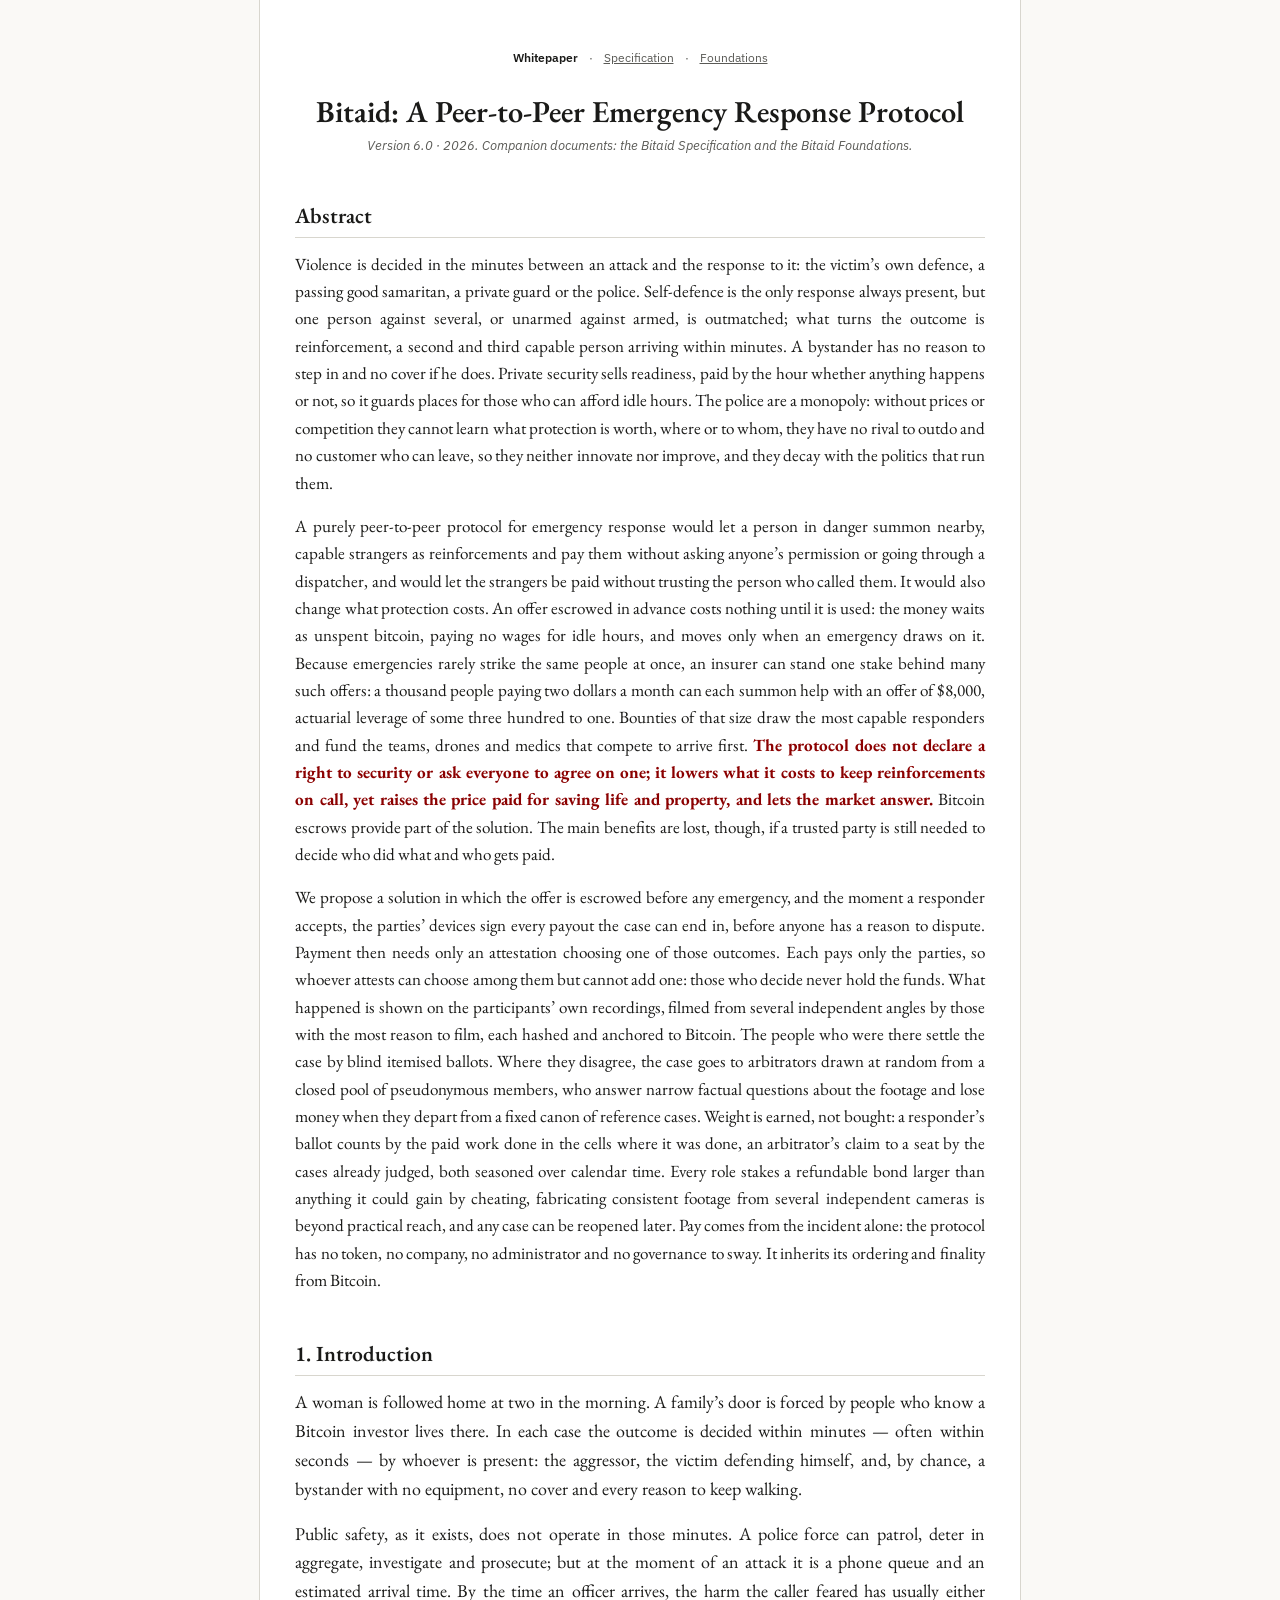
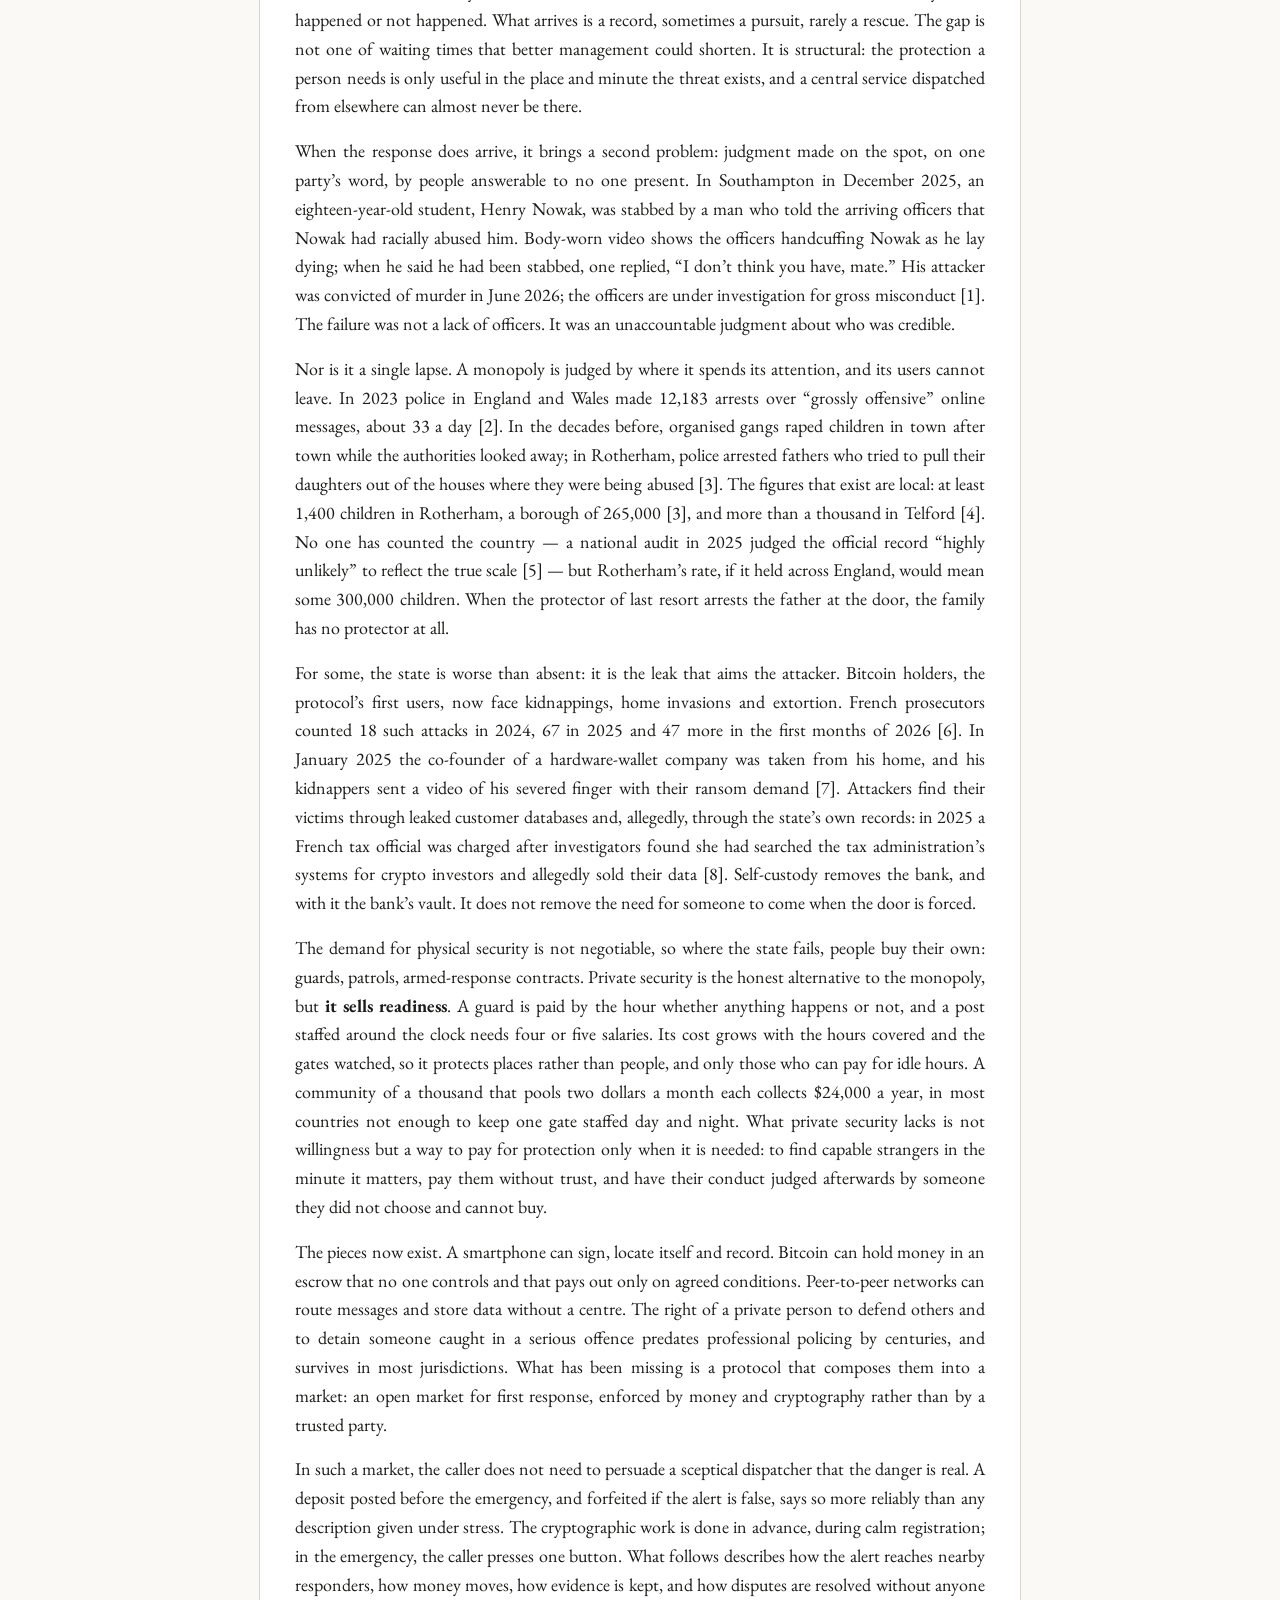
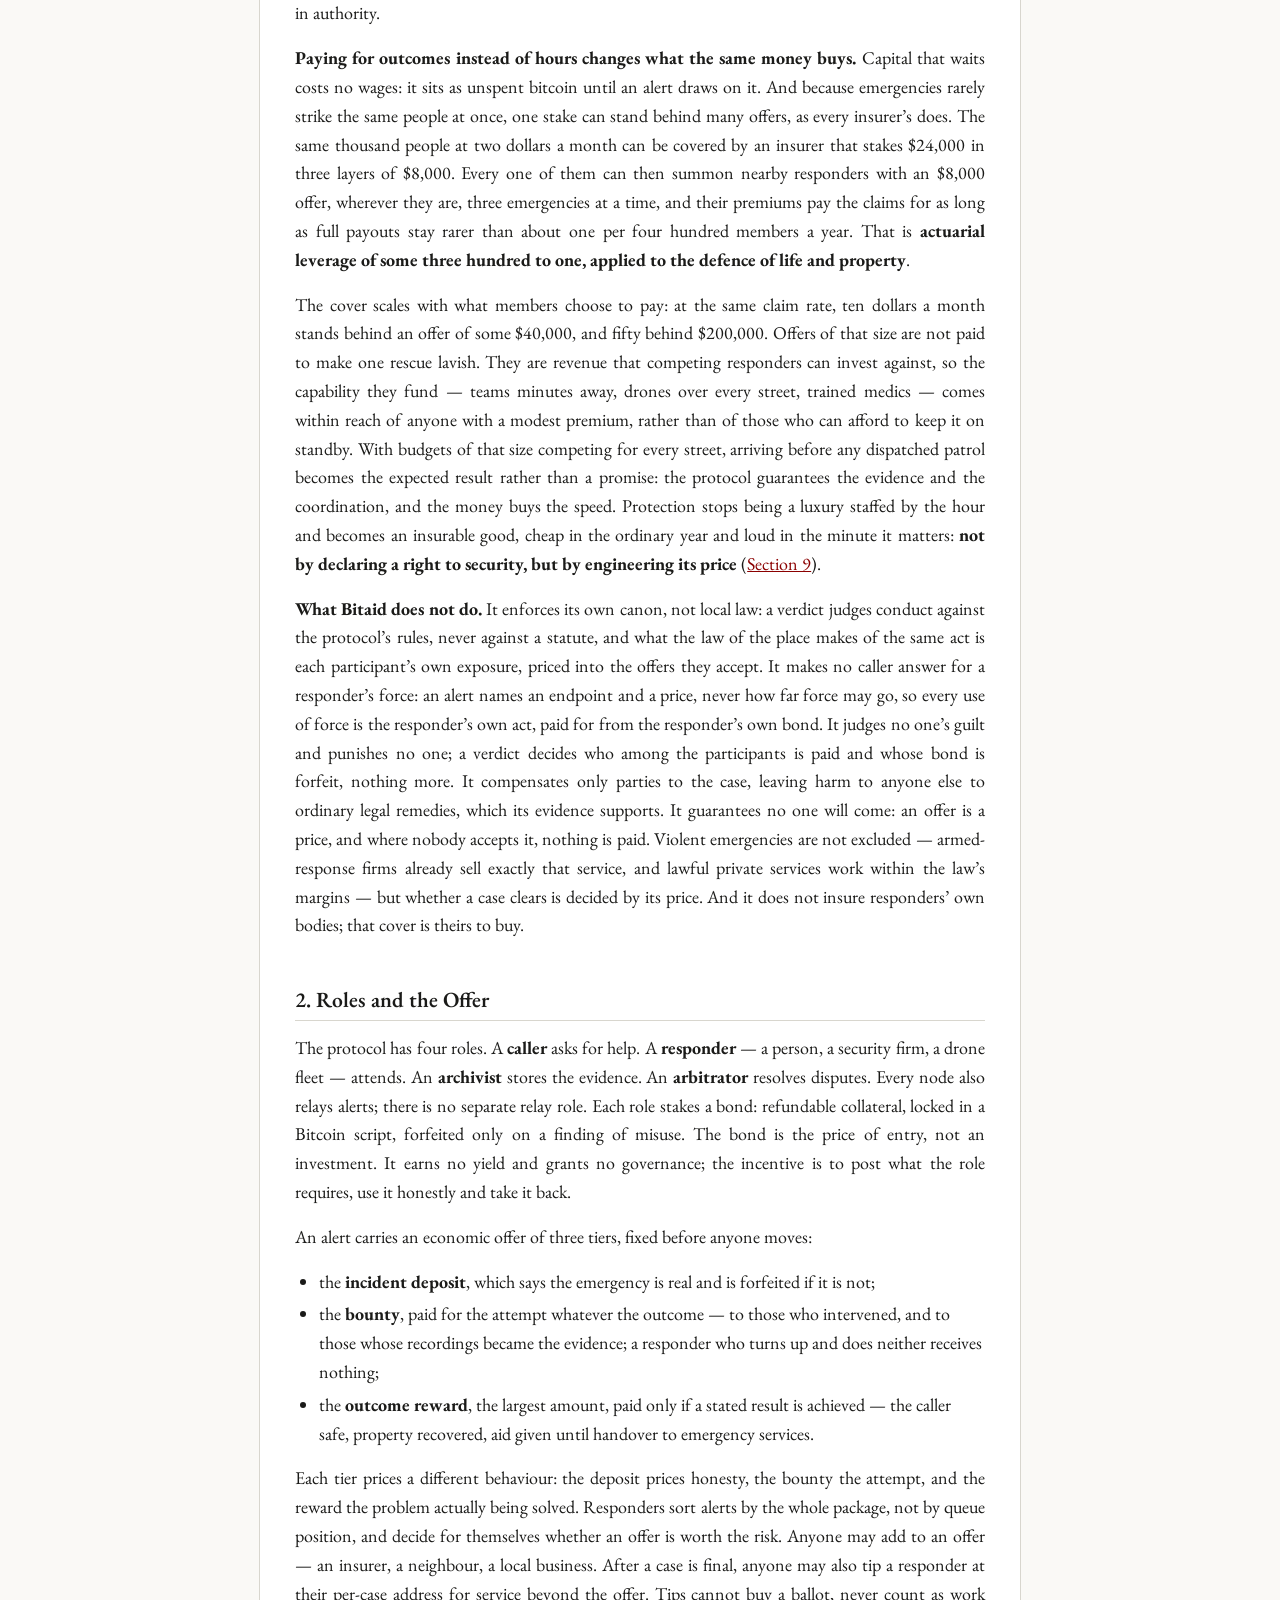
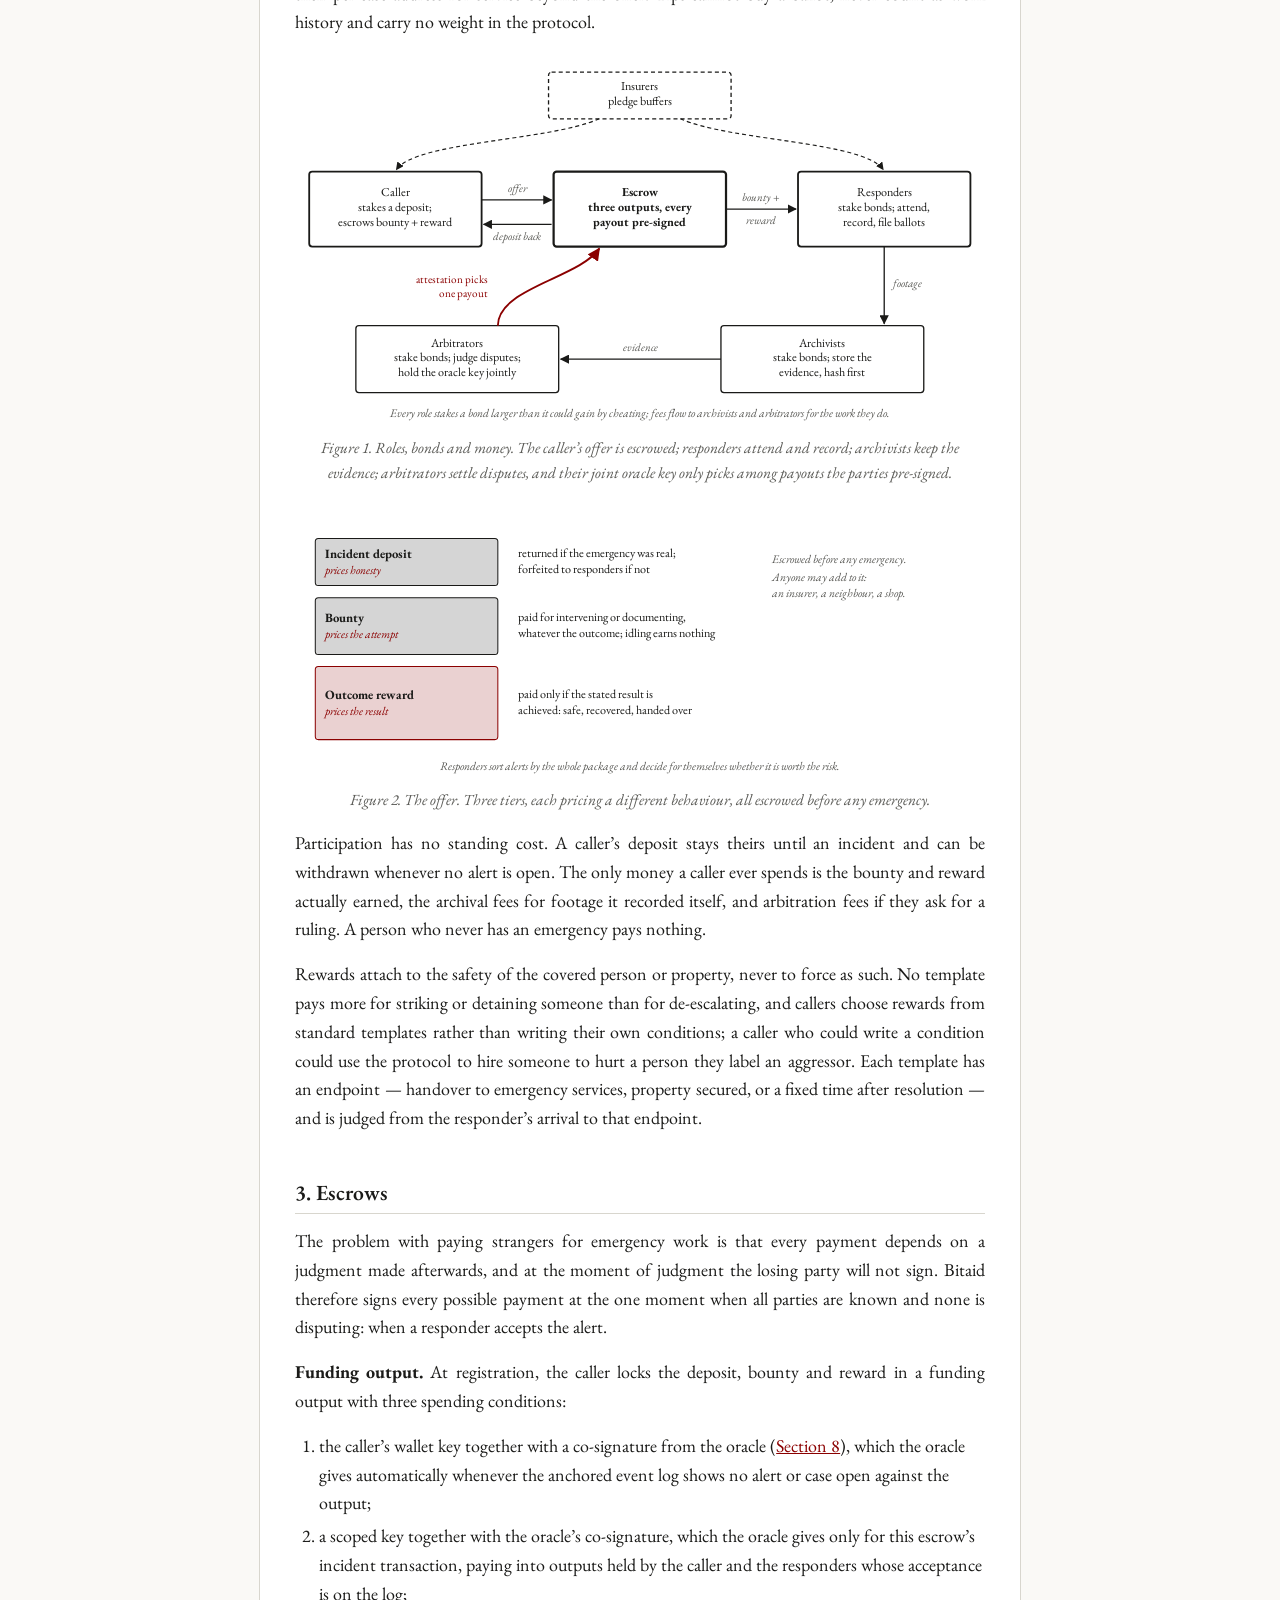
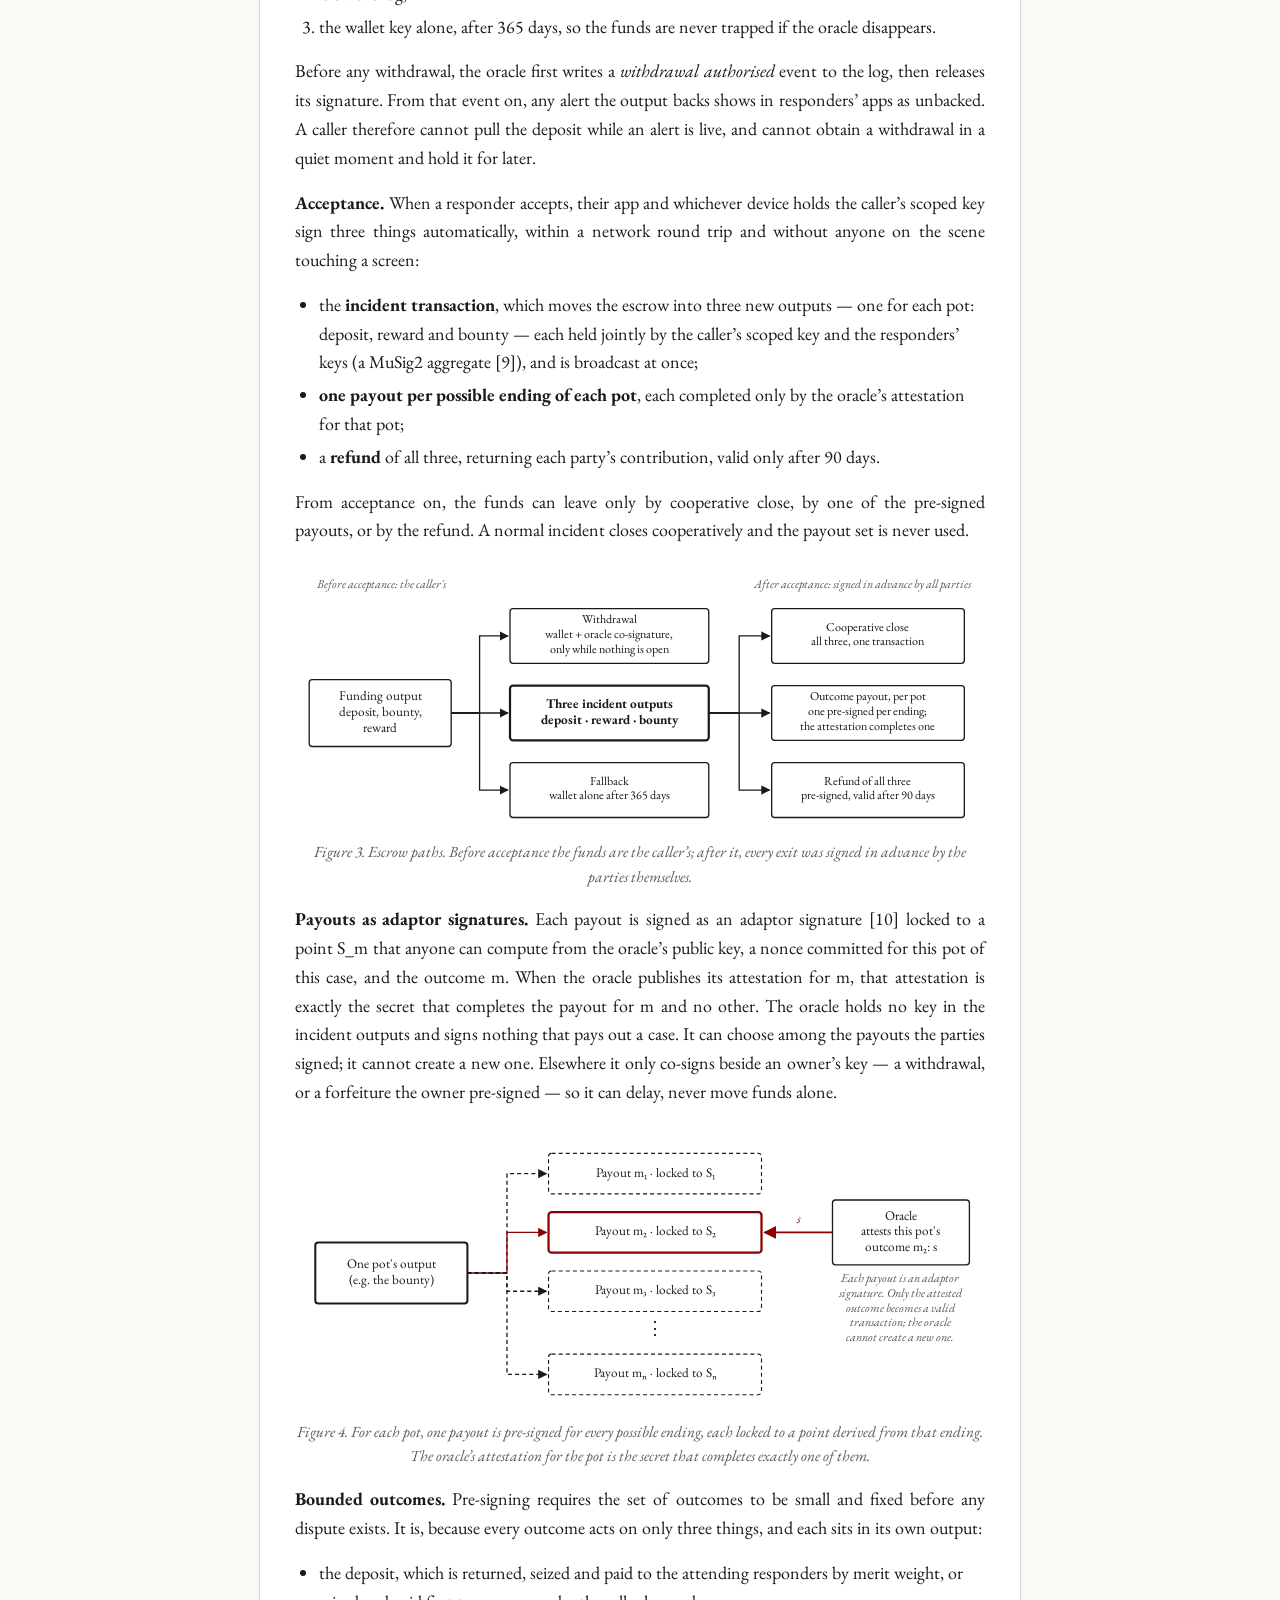
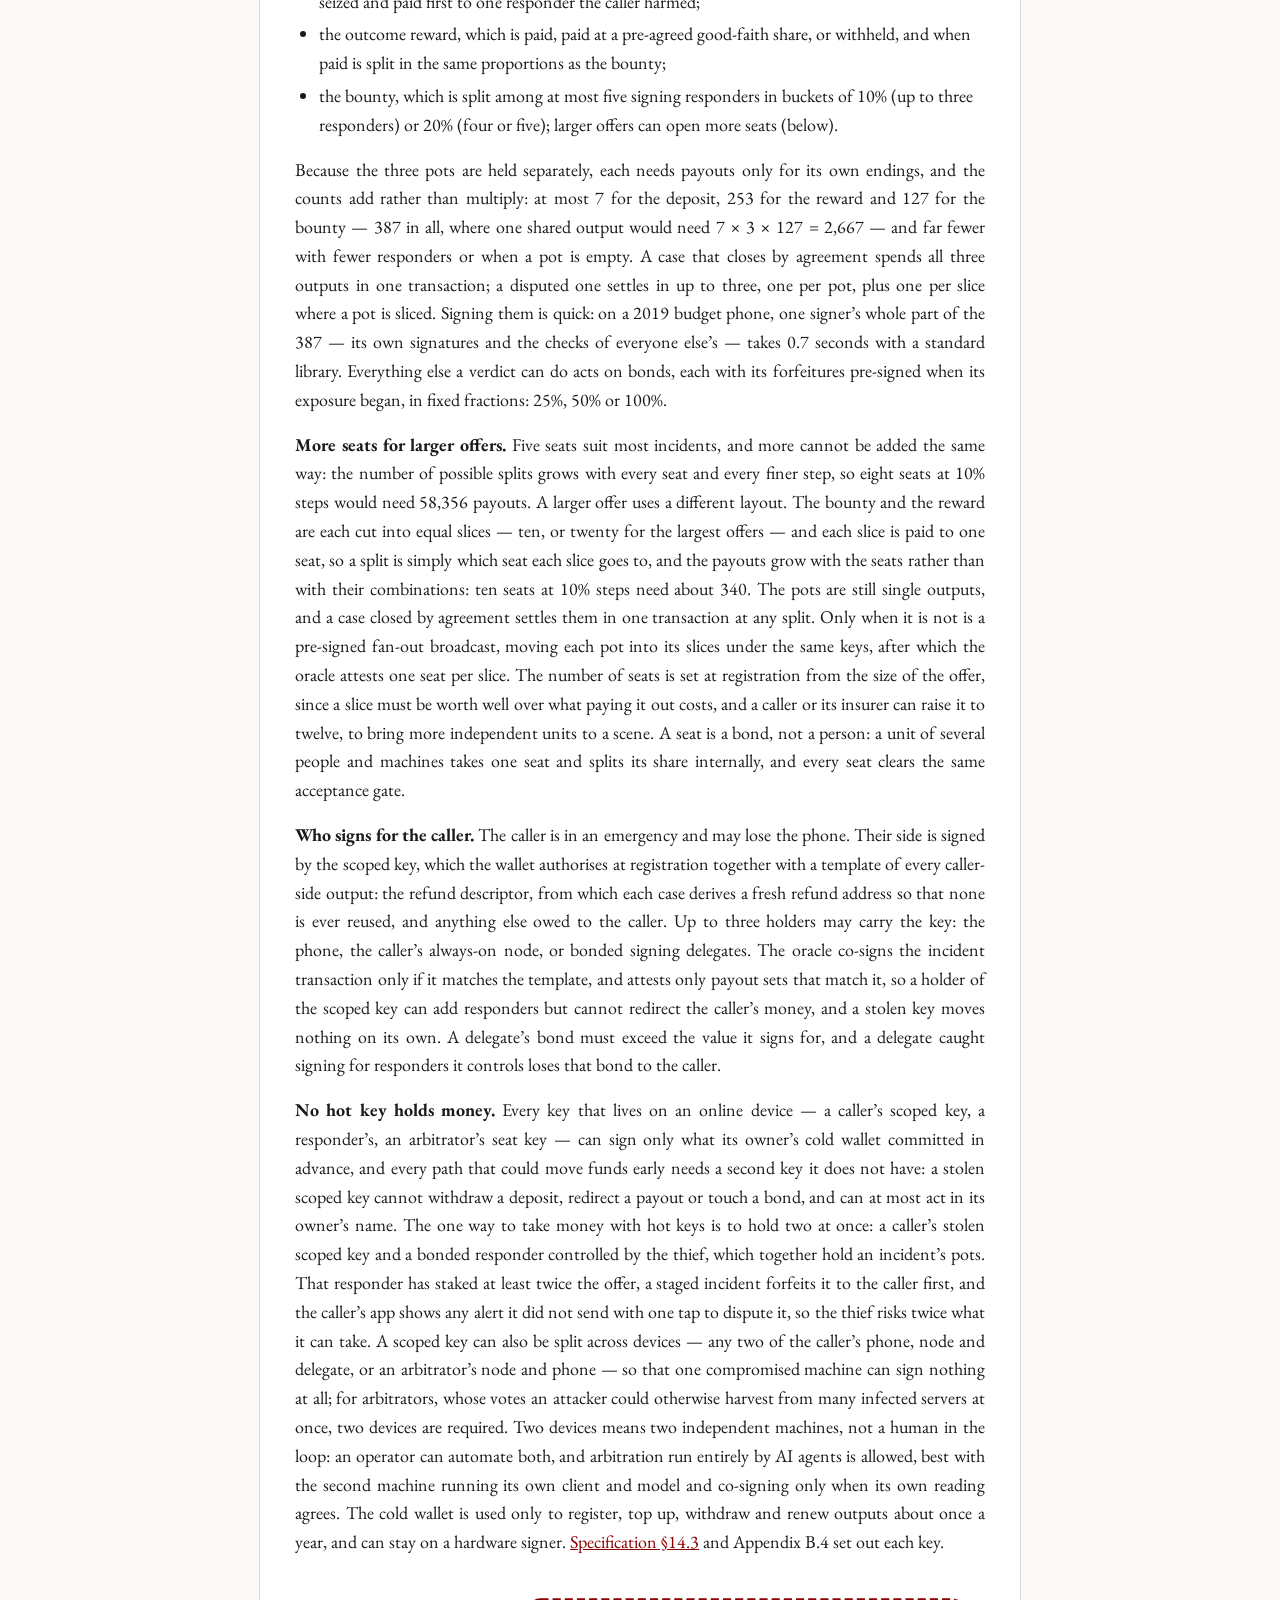
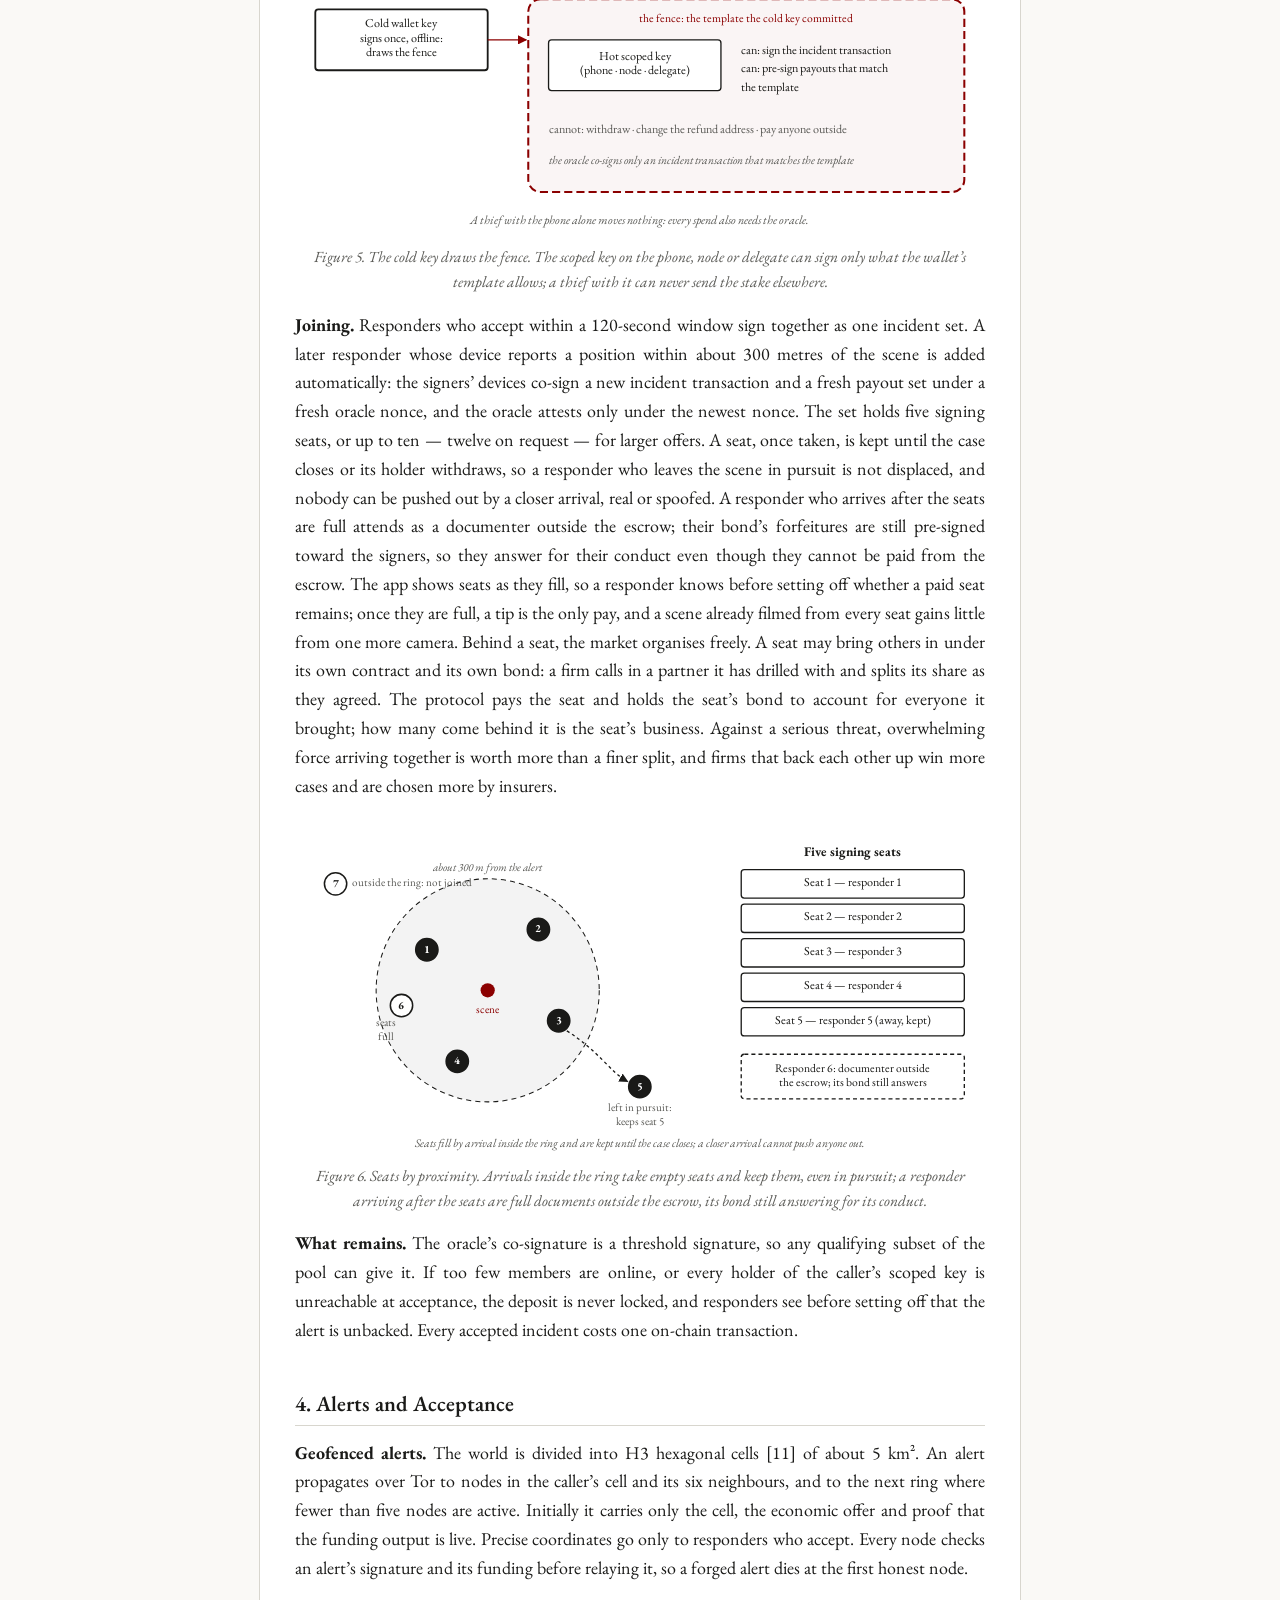
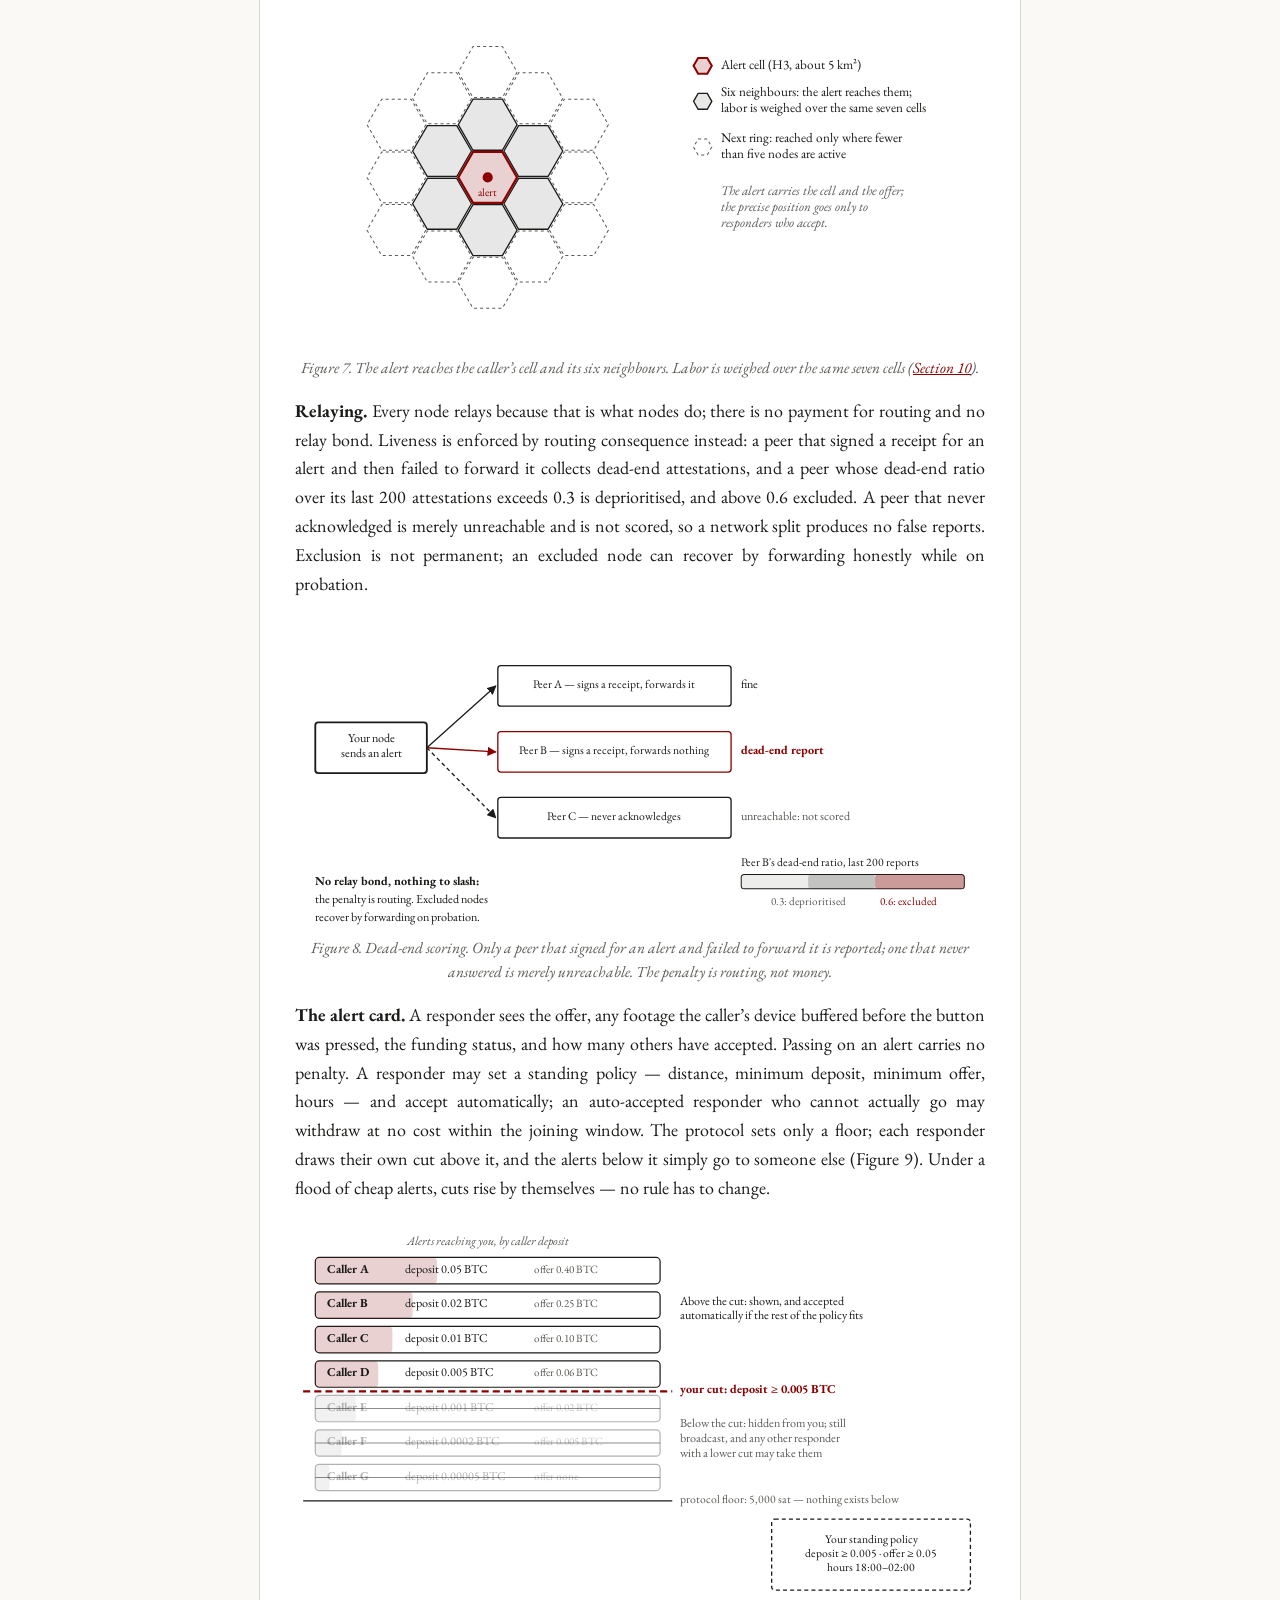
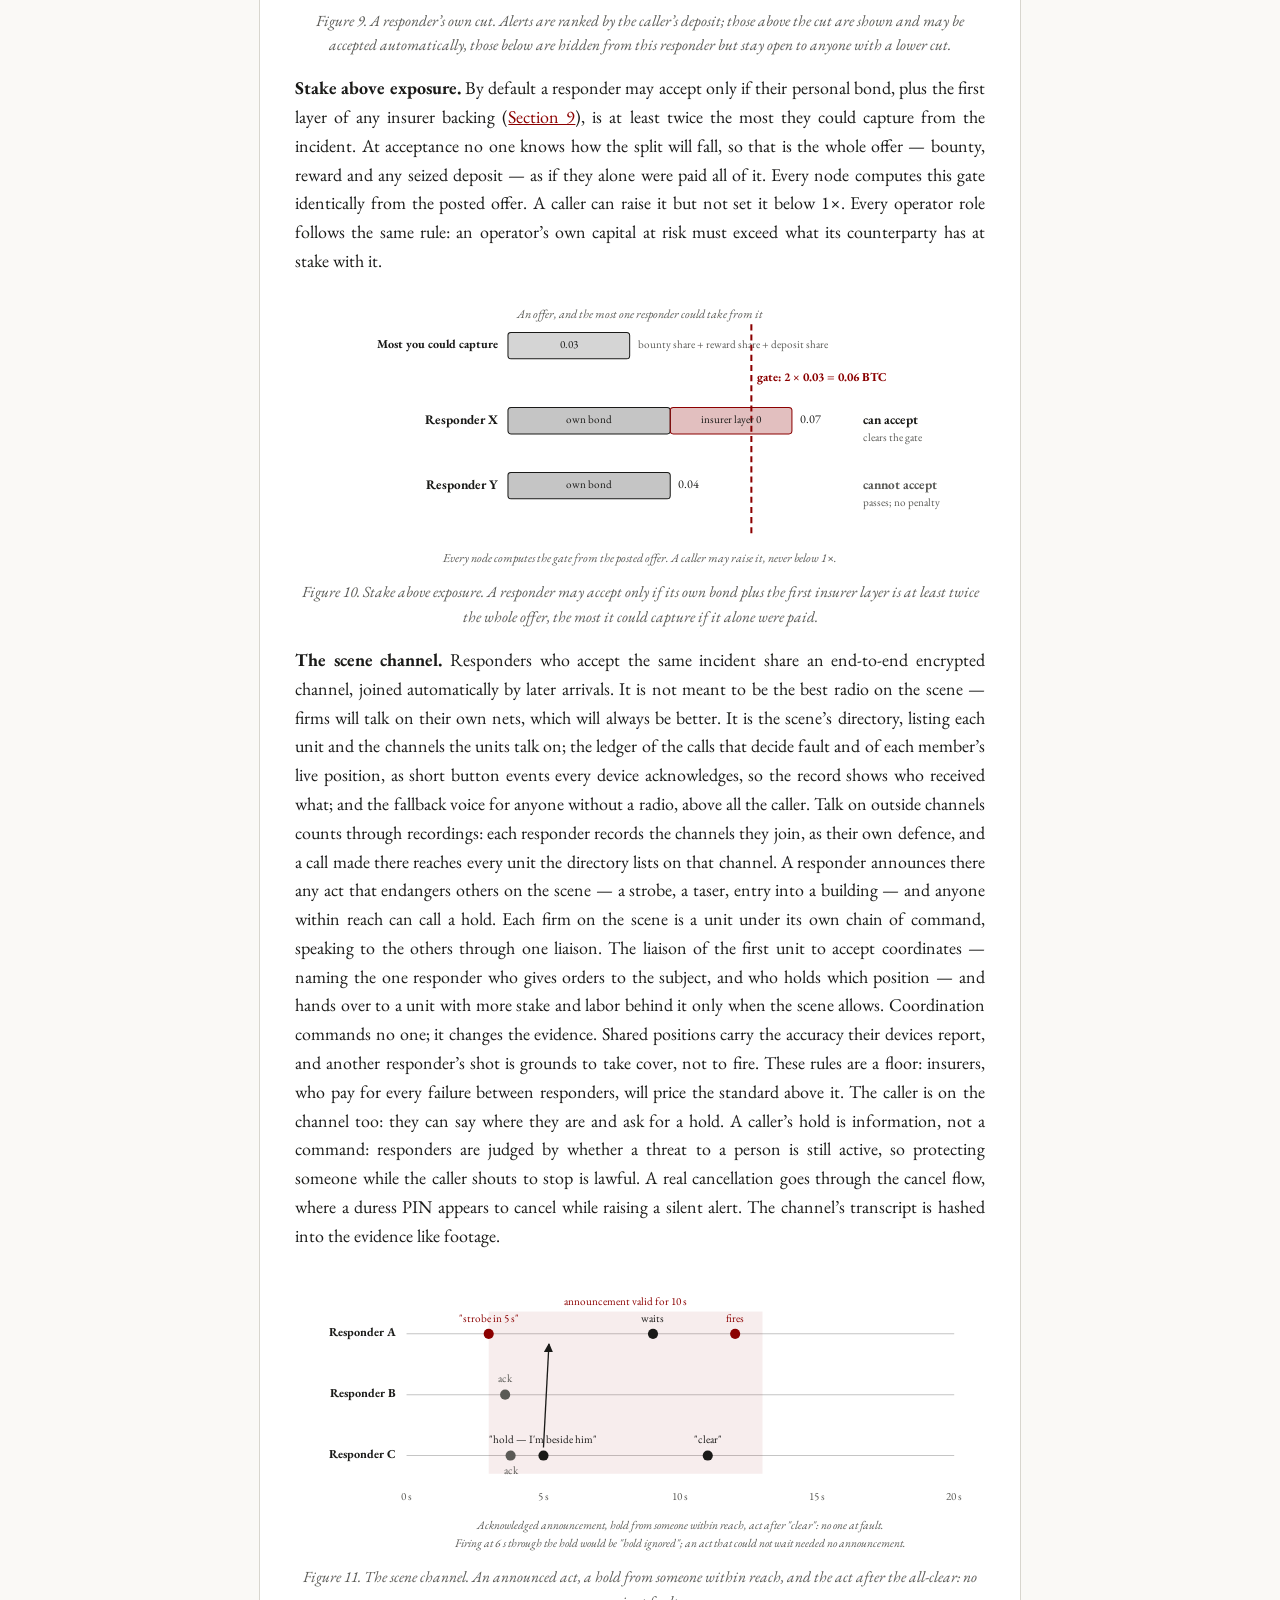
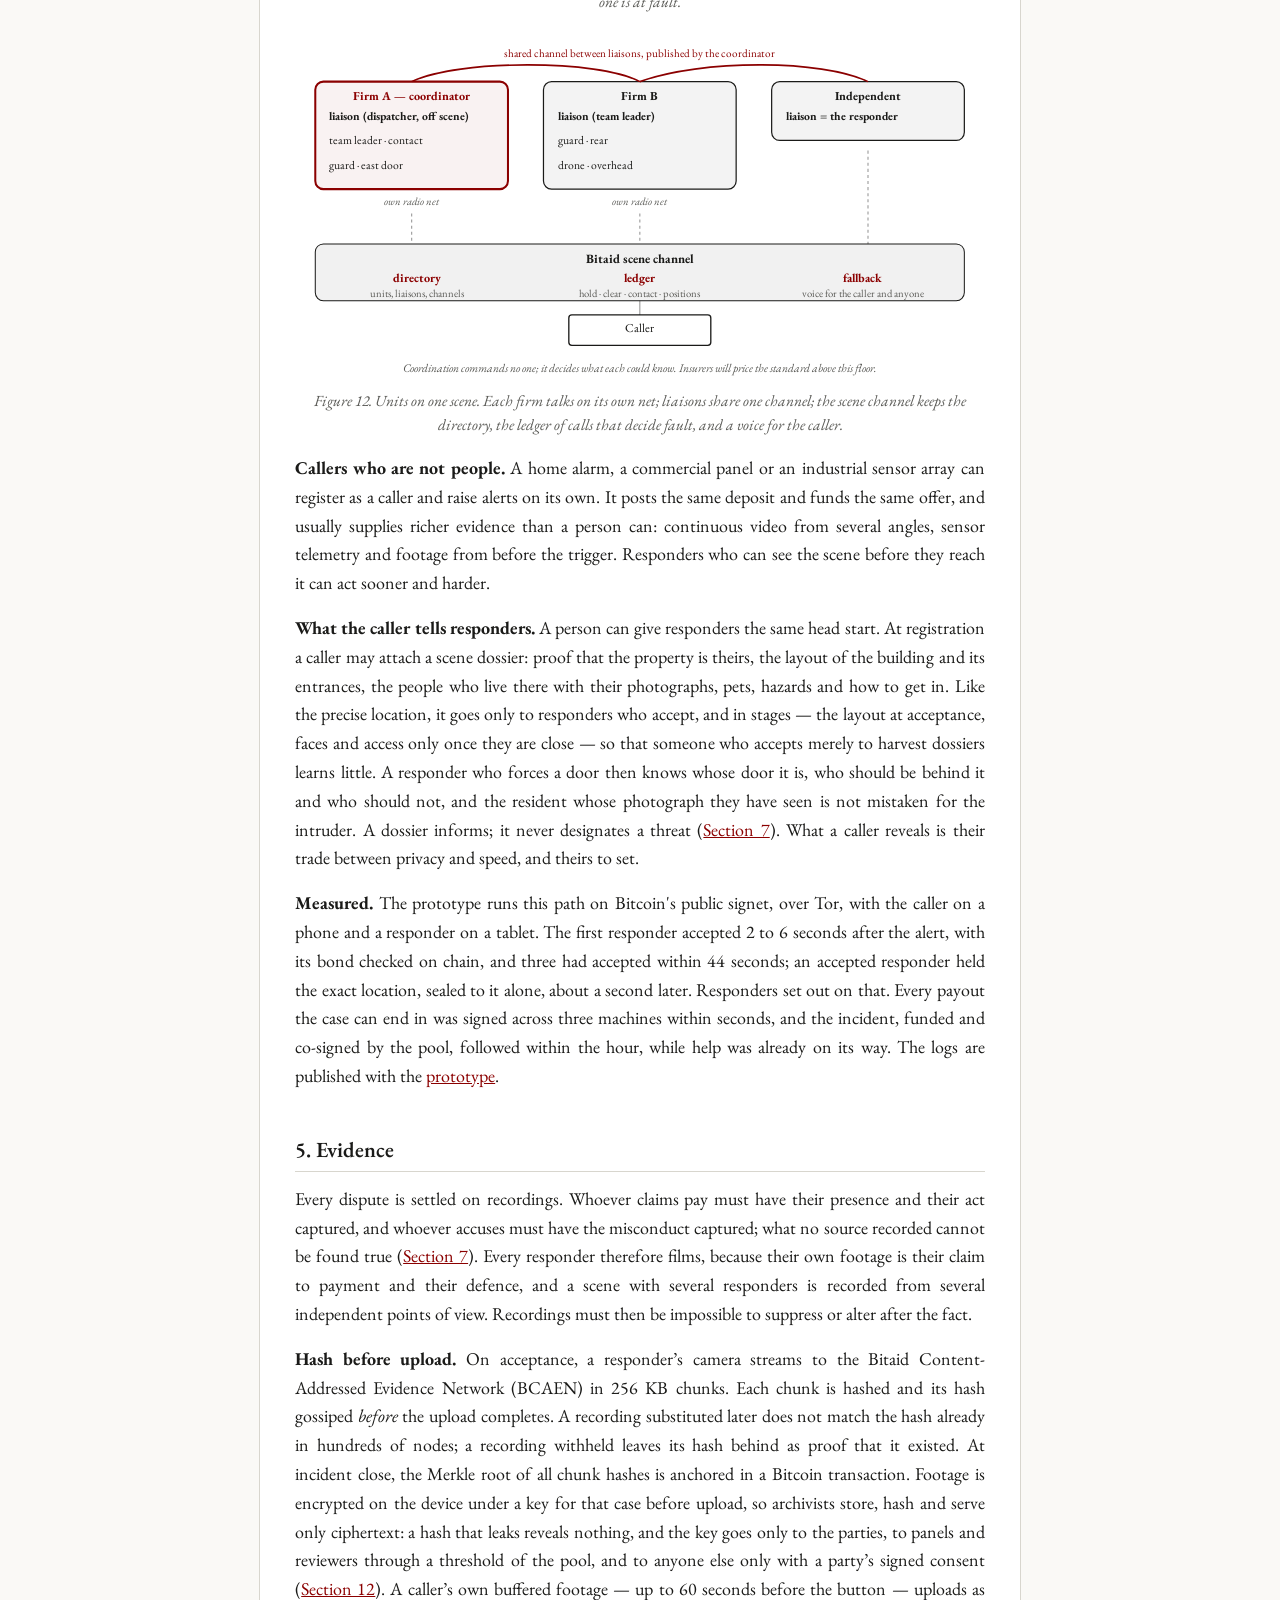
==== commit 4fbe43d0: "Appeal subsidy: an appeal that overturns a unanimous verdict is refunded in full from that panel's f" ====
--- a/index.html
+++ b/index.html
@@ -54,7 +54,7 @@
 <p><em>Version 6.0 · 2026. Companion documents: the Bitaid Specification and the Bitaid Foundations.</em></p>
 <div class="abstract"><h2 id="abstract">Abstract</h2>
 <p>Violence is decided in the minutes between an attack and the response to it: the victim’s own defence, a passing good samaritan, a private guard or the police. Self-defence is the only response always present, but one person against several, or unarmed against armed, is outmatched; what turns the outcome is reinforcement, a second and third capable person arriving within minutes. A bystander has no reason to step in and no cover if he does. Private security sells readiness, paid by the hour whether anything happens or not, so it guards places for those who can afford idle hours. The police are a monopoly: without prices or competition they cannot learn what protection is worth, where or to whom, they have no rival to outdo and no customer who can leave, so they neither innovate nor improve, and they decay with the politics that run them.</p>
-<p>A purely peer-to-peer protocol for emergency response would let a person in danger summon nearby, capable strangers as reinforcements and pay them without asking anyone’s permission or going through a dispatcher, and would let the strangers be paid without trusting the person who called them. It would also change what protection costs. An offer escrowed in advance costs nothing until it is used: the money waits as unspent bitcoin, paying no wages for idle hours, and moves only when an emergency draws on it. Because emergencies rarely strike the same people at once, an insurer with a book spread across many places can stand one stake behind many such offers: a thousand people paying two dollars a month can each summon help with an offer of $8,000, actuarial leverage of some three hundred to one. Bounties of that size draw the most capable responders and fund the teams, drones and medics that compete to arrive first. <strong class="punch">The protocol does not declare a right to security or ask everyone to agree on one; it lowers what it costs to keep reinforcements on call, yet raises the price paid for saving life and property, and lets the market answer.</strong> Bitcoin escrows provide part of the solution. The main benefits are lost, though, if a trusted party is still needed to decide who did what and who gets paid.</p>
+<p>A purely peer-to-peer protocol for emergency response would let a person in danger summon nearby, capable strangers as reinforcements and pay them without asking anyone’s permission or going through a dispatcher, and would let the strangers be paid without trusting the person who called them. It would also change what protection costs. An offer escrowed in advance costs nothing until it is used: the money waits as unspent bitcoin, paying no wages for idle hours, and moves only when an emergency draws on it. Because emergencies rarely strike the same people at once, an insurer can stand one stake behind many such offers: a thousand people paying two dollars a month can each summon help with an offer of $8,000, actuarial leverage of some three hundred to one. Bounties of that size draw the most capable responders and fund the teams, drones and medics that compete to arrive first. <strong class="punch">The protocol does not declare a right to security or ask everyone to agree on one; it lowers what it costs to keep reinforcements on call, yet raises the price paid for saving life and property, and lets the market answer.</strong> Bitcoin escrows provide part of the solution. The main benefits are lost, though, if a trusted party is still needed to decide who did what and who gets paid.</p>
 <p>We propose a solution in which the offer is escrowed before any emergency, and the moment a responder accepts, the parties’ devices sign every payout the case can end in, before anyone has a reason to dispute. Payment then needs only an attestation choosing one of those outcomes. Each pays only the parties, so whoever attests can choose among them but cannot add one: those who decide never hold the funds. What happened is shown on the participants’ own recordings, filmed from several independent angles by those with the most reason to film, each hashed and anchored to Bitcoin. The people who were there settle the case by blind itemised ballots. Where they disagree, the case goes to arbitrators drawn at random from a closed pool of pseudonymous members, who answer narrow factual questions about the footage and lose money when they depart from a fixed canon of reference cases. Weight is earned, not bought: a responder’s ballot counts by the paid work done in the cells where it was done, an arbitrator’s claim to a seat by the cases already judged, both seasoned over calendar time. Every role stakes a refundable bond larger than anything it could gain by cheating, fabricating consistent footage from several independent cameras is beyond practical reach, and any case can be reopened later. Pay comes from the incident alone: the protocol has no token, no company, no administrator and no governance to sway. It inherits its ordering and finality from Bitcoin.</p>
 </div>
 <h2 id="s1">1. Introduction</h2>
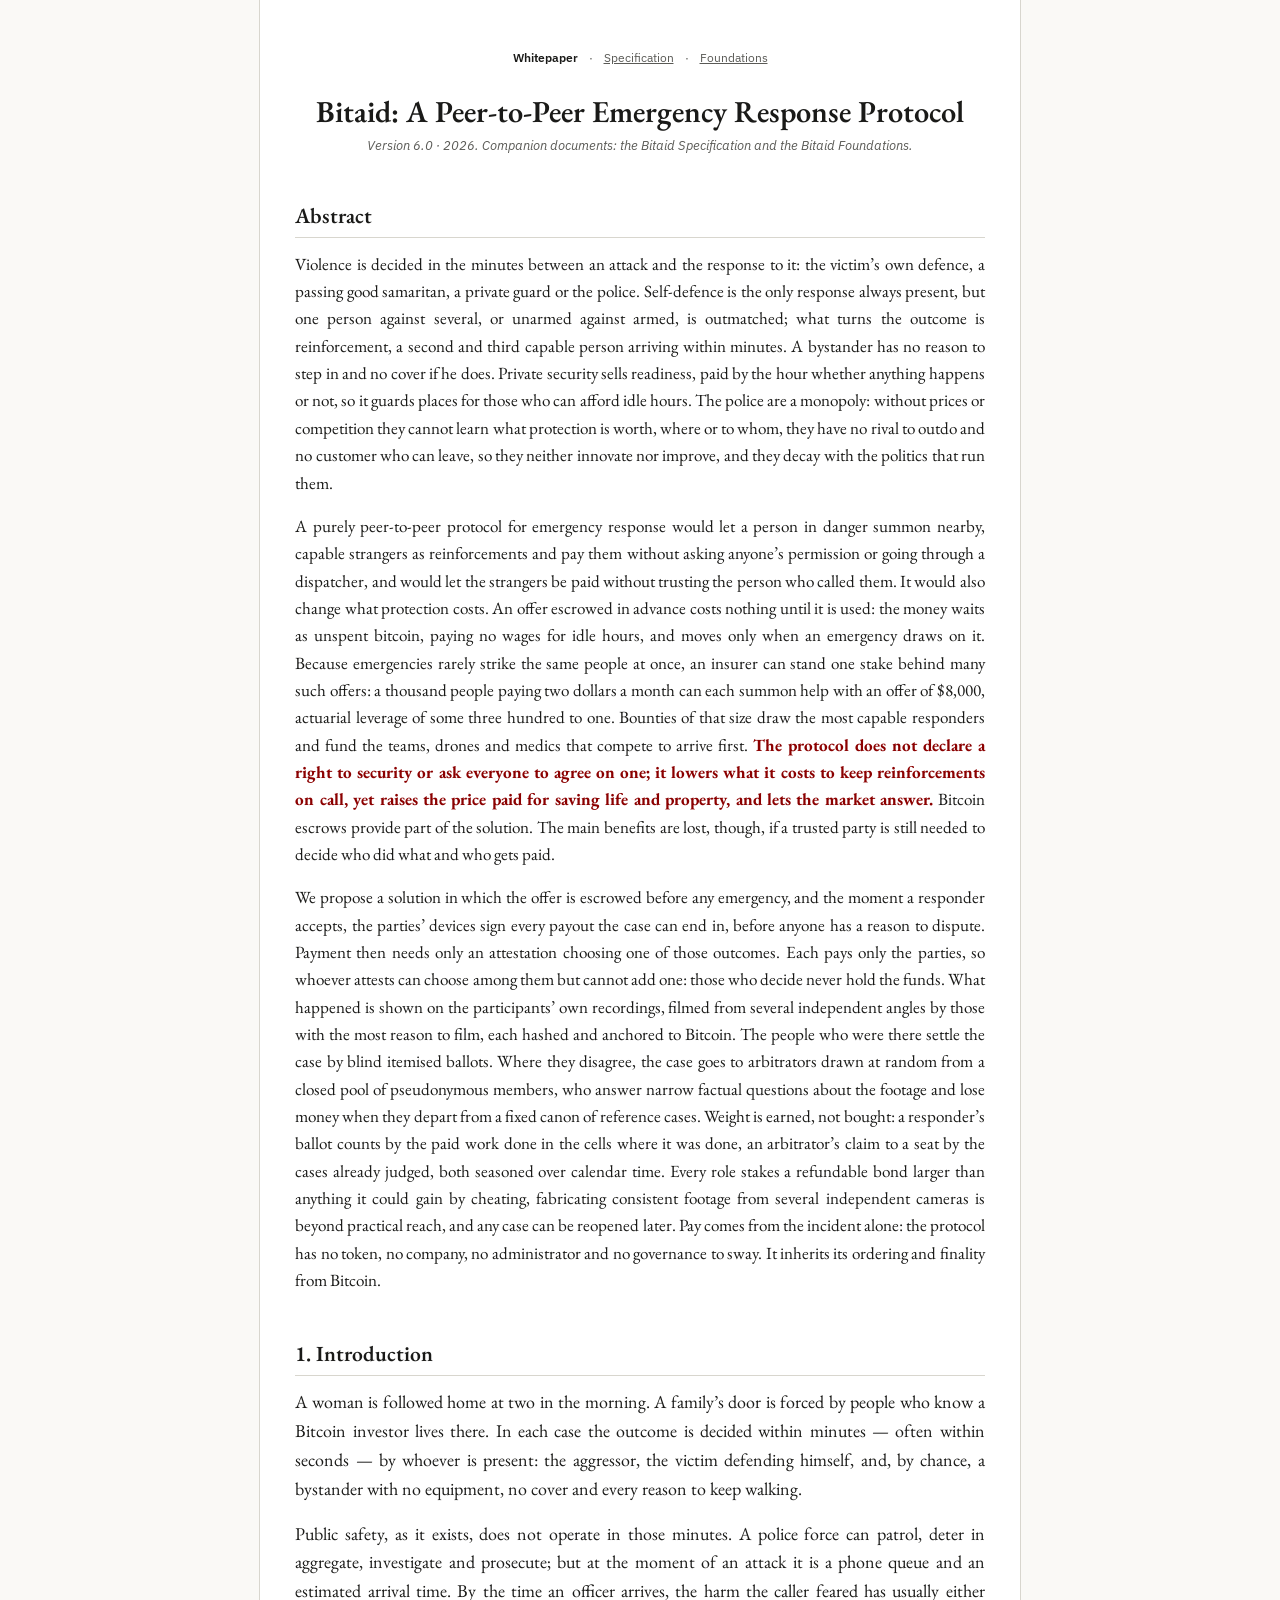
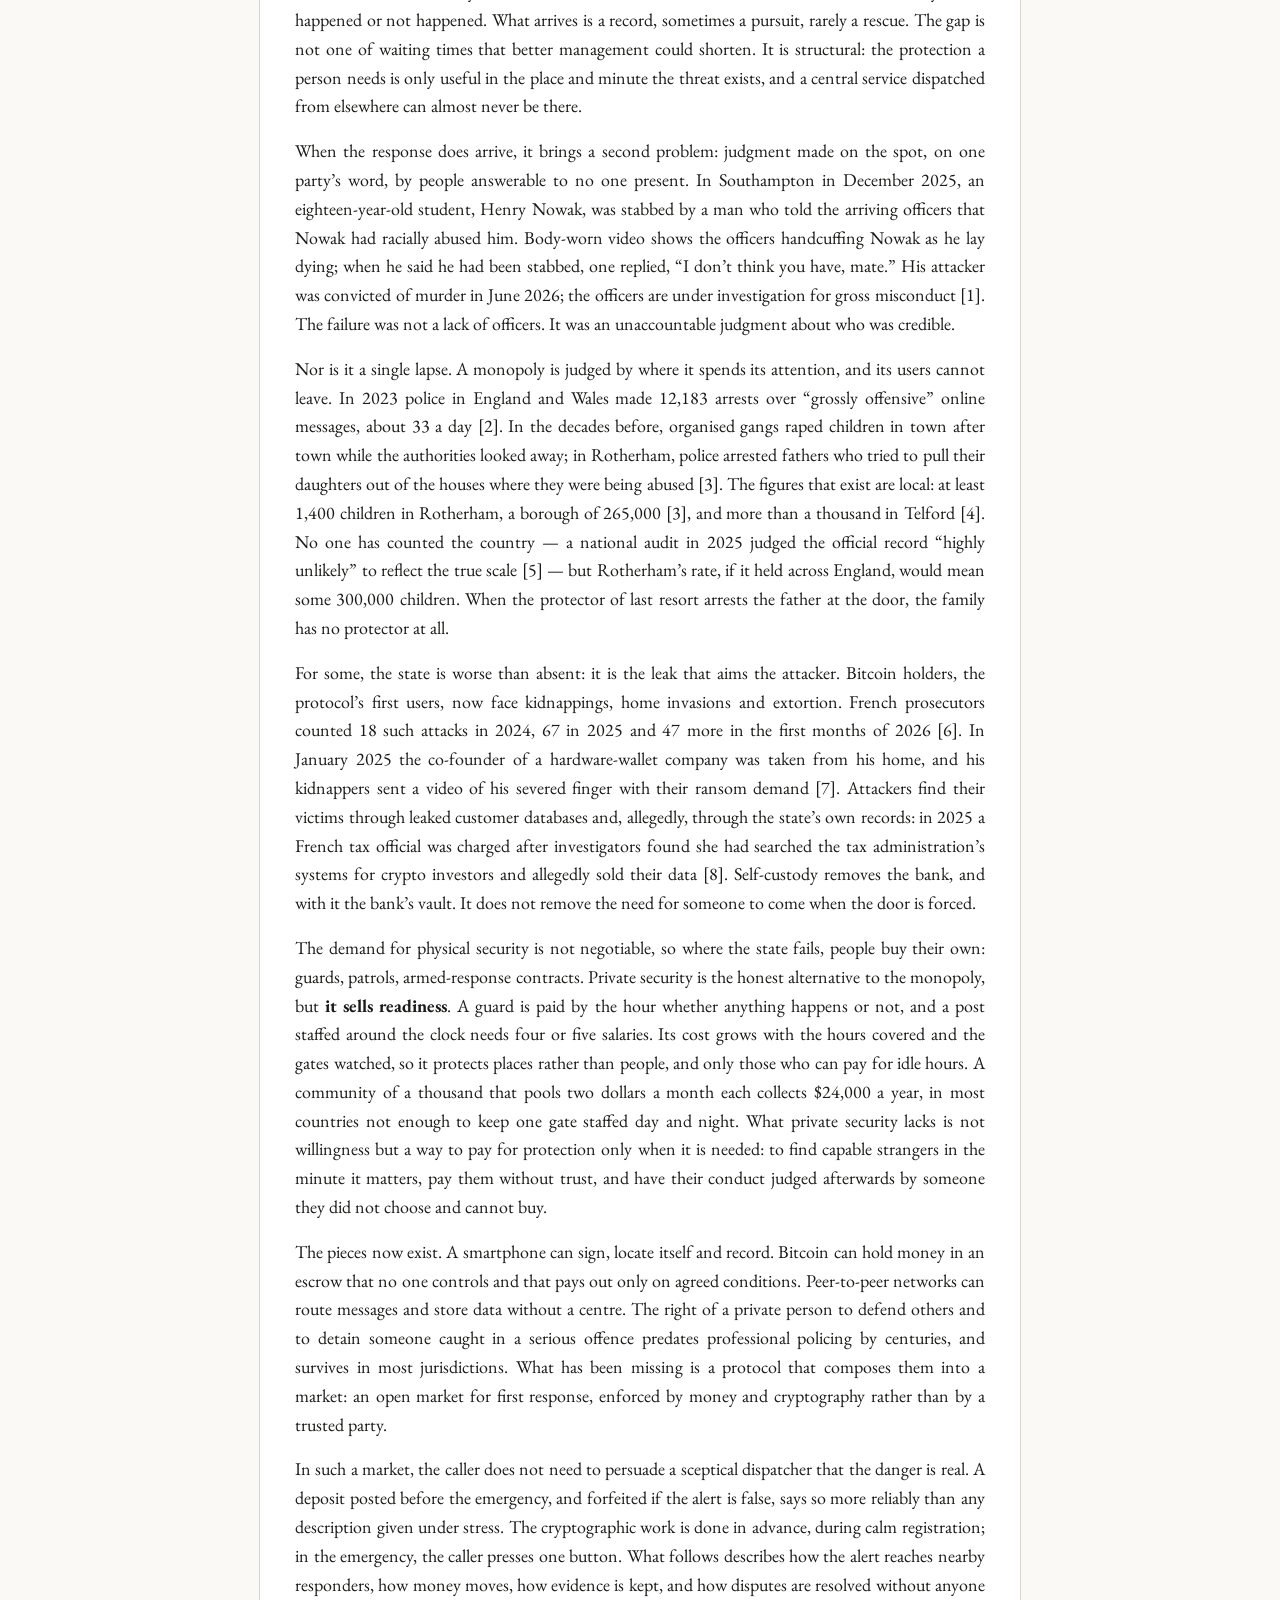
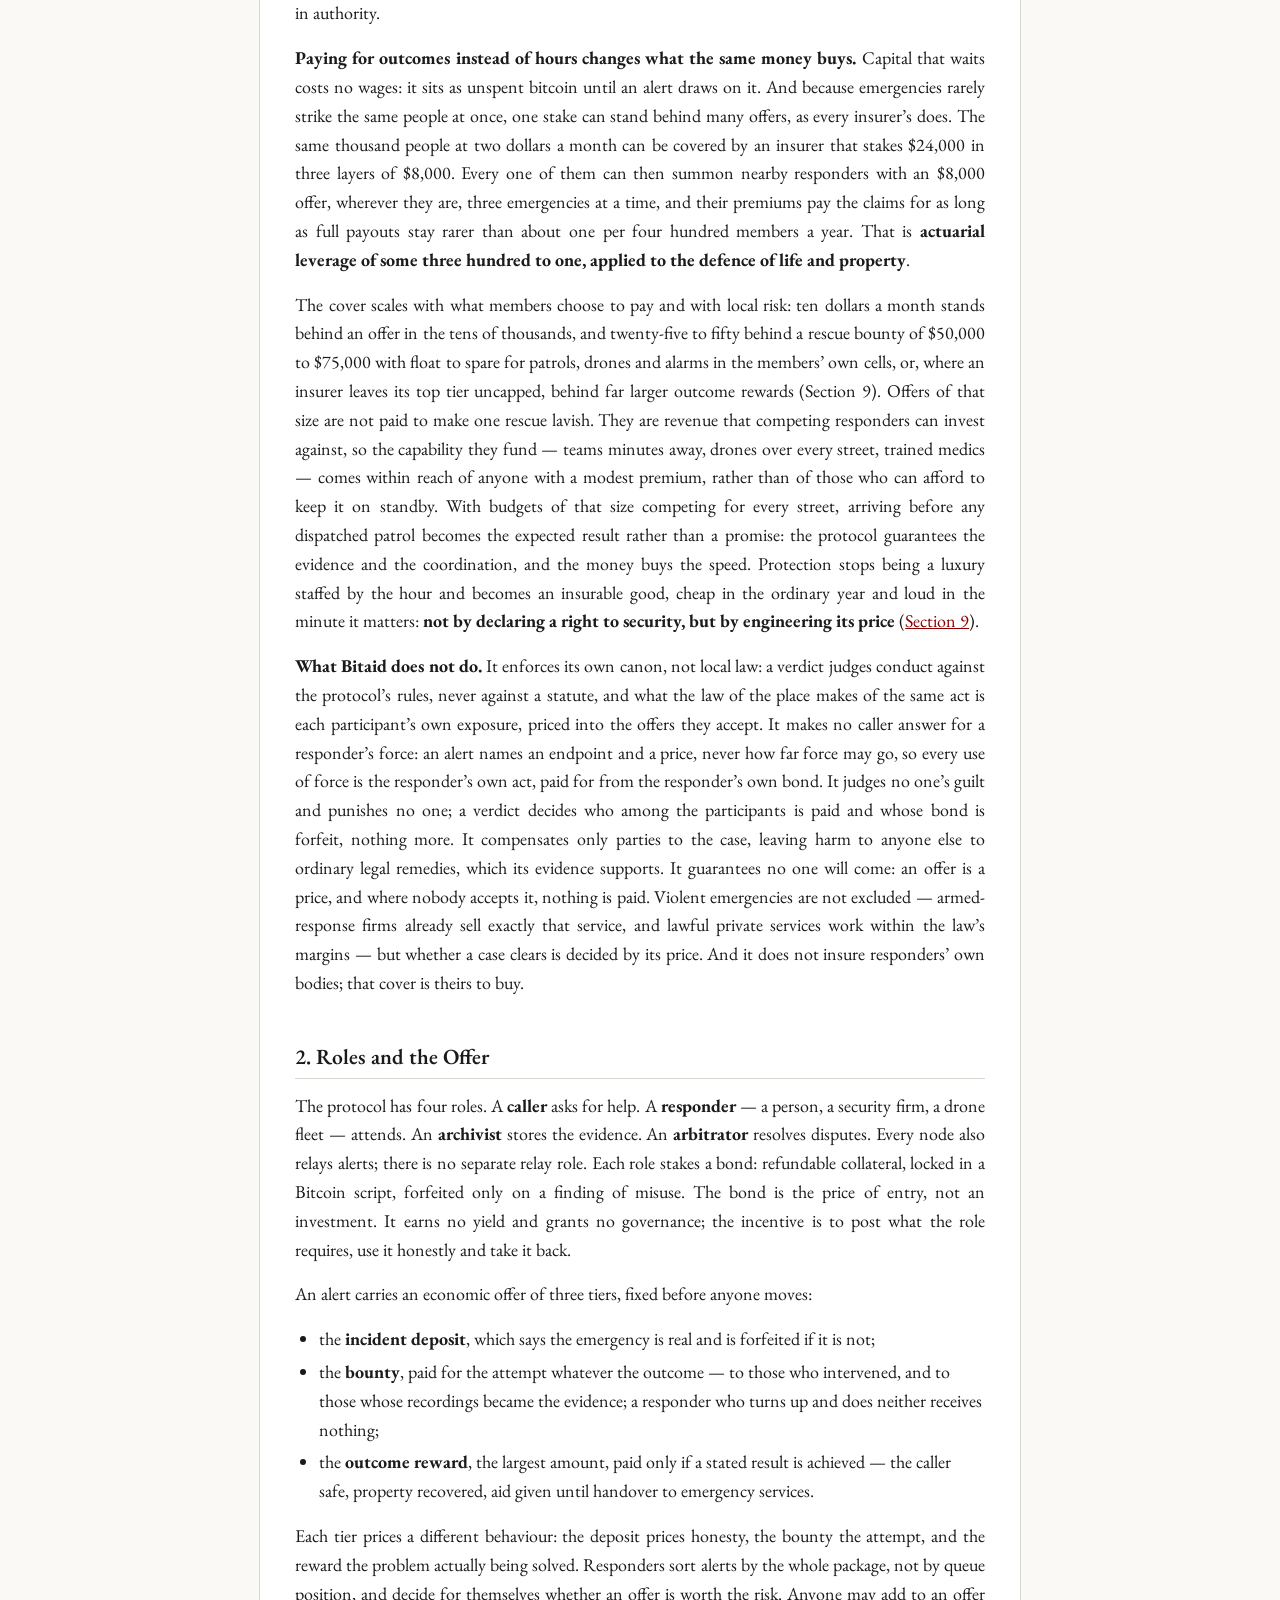
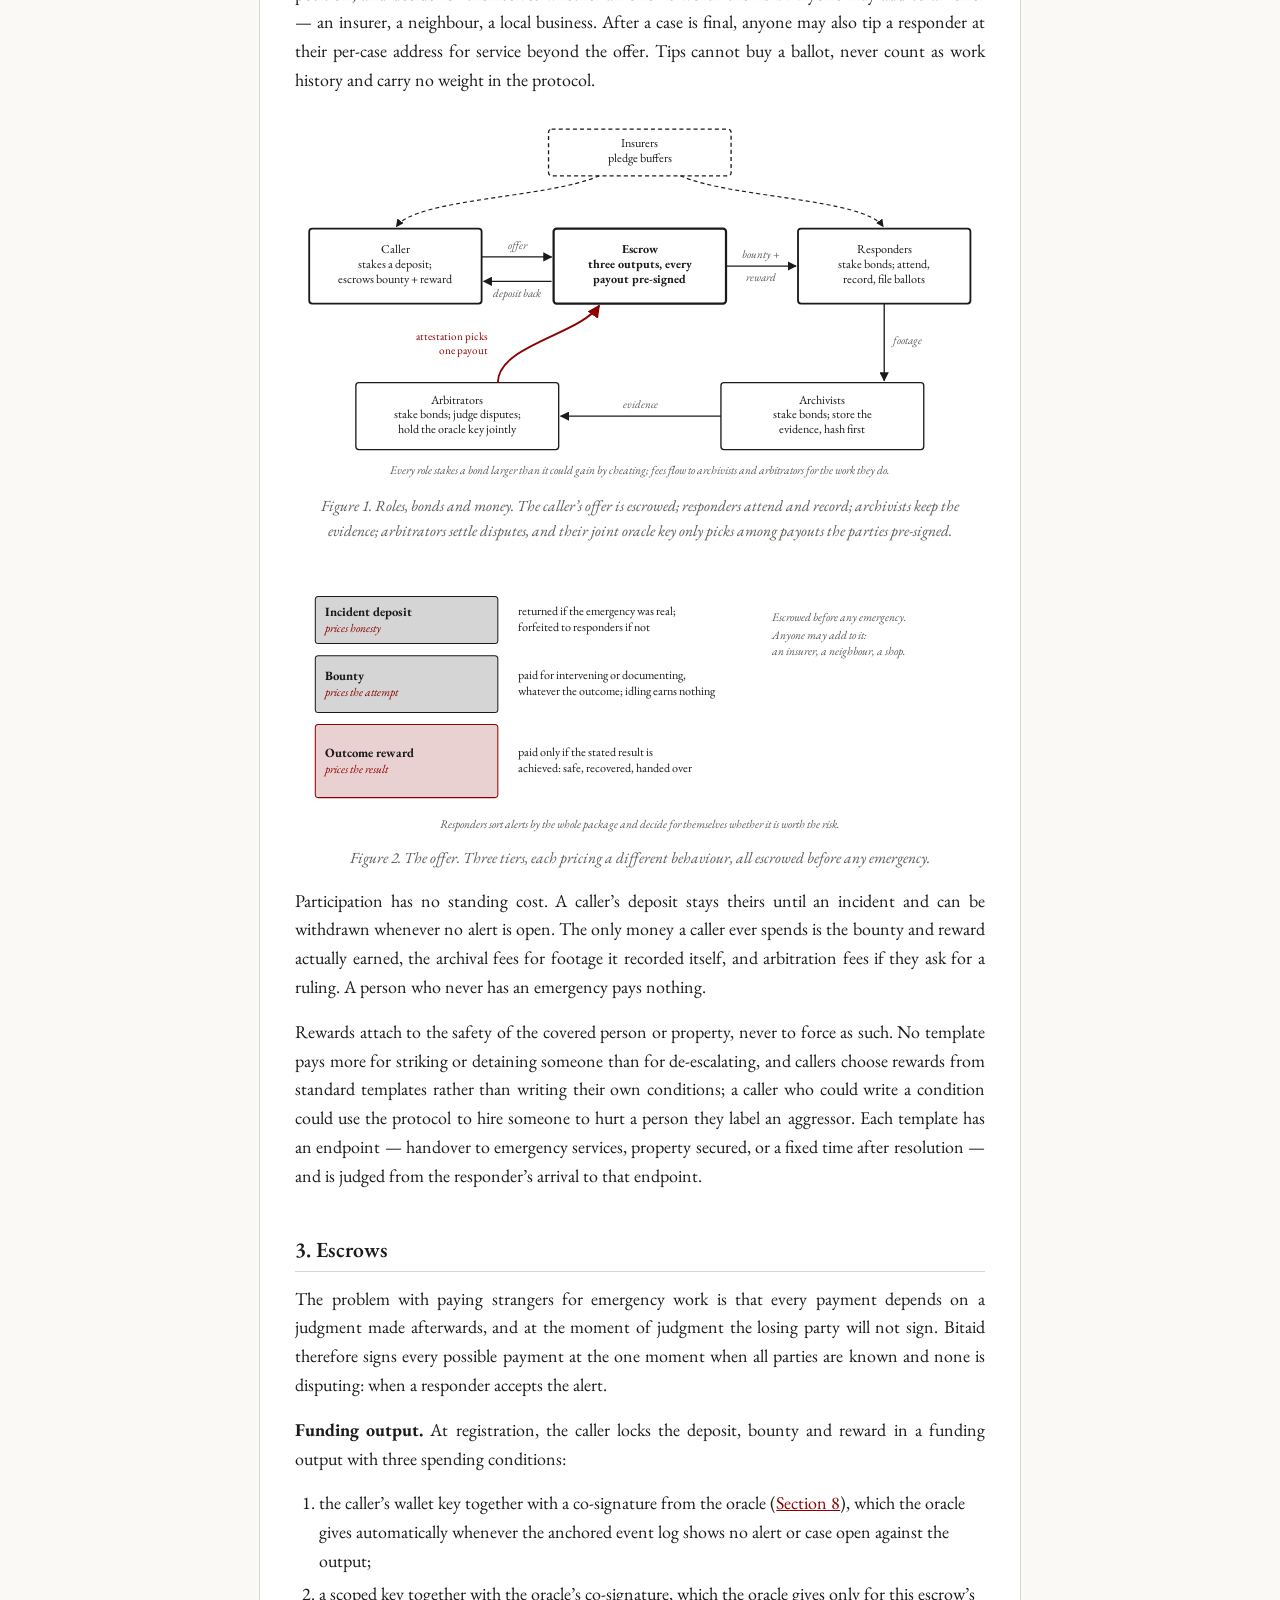
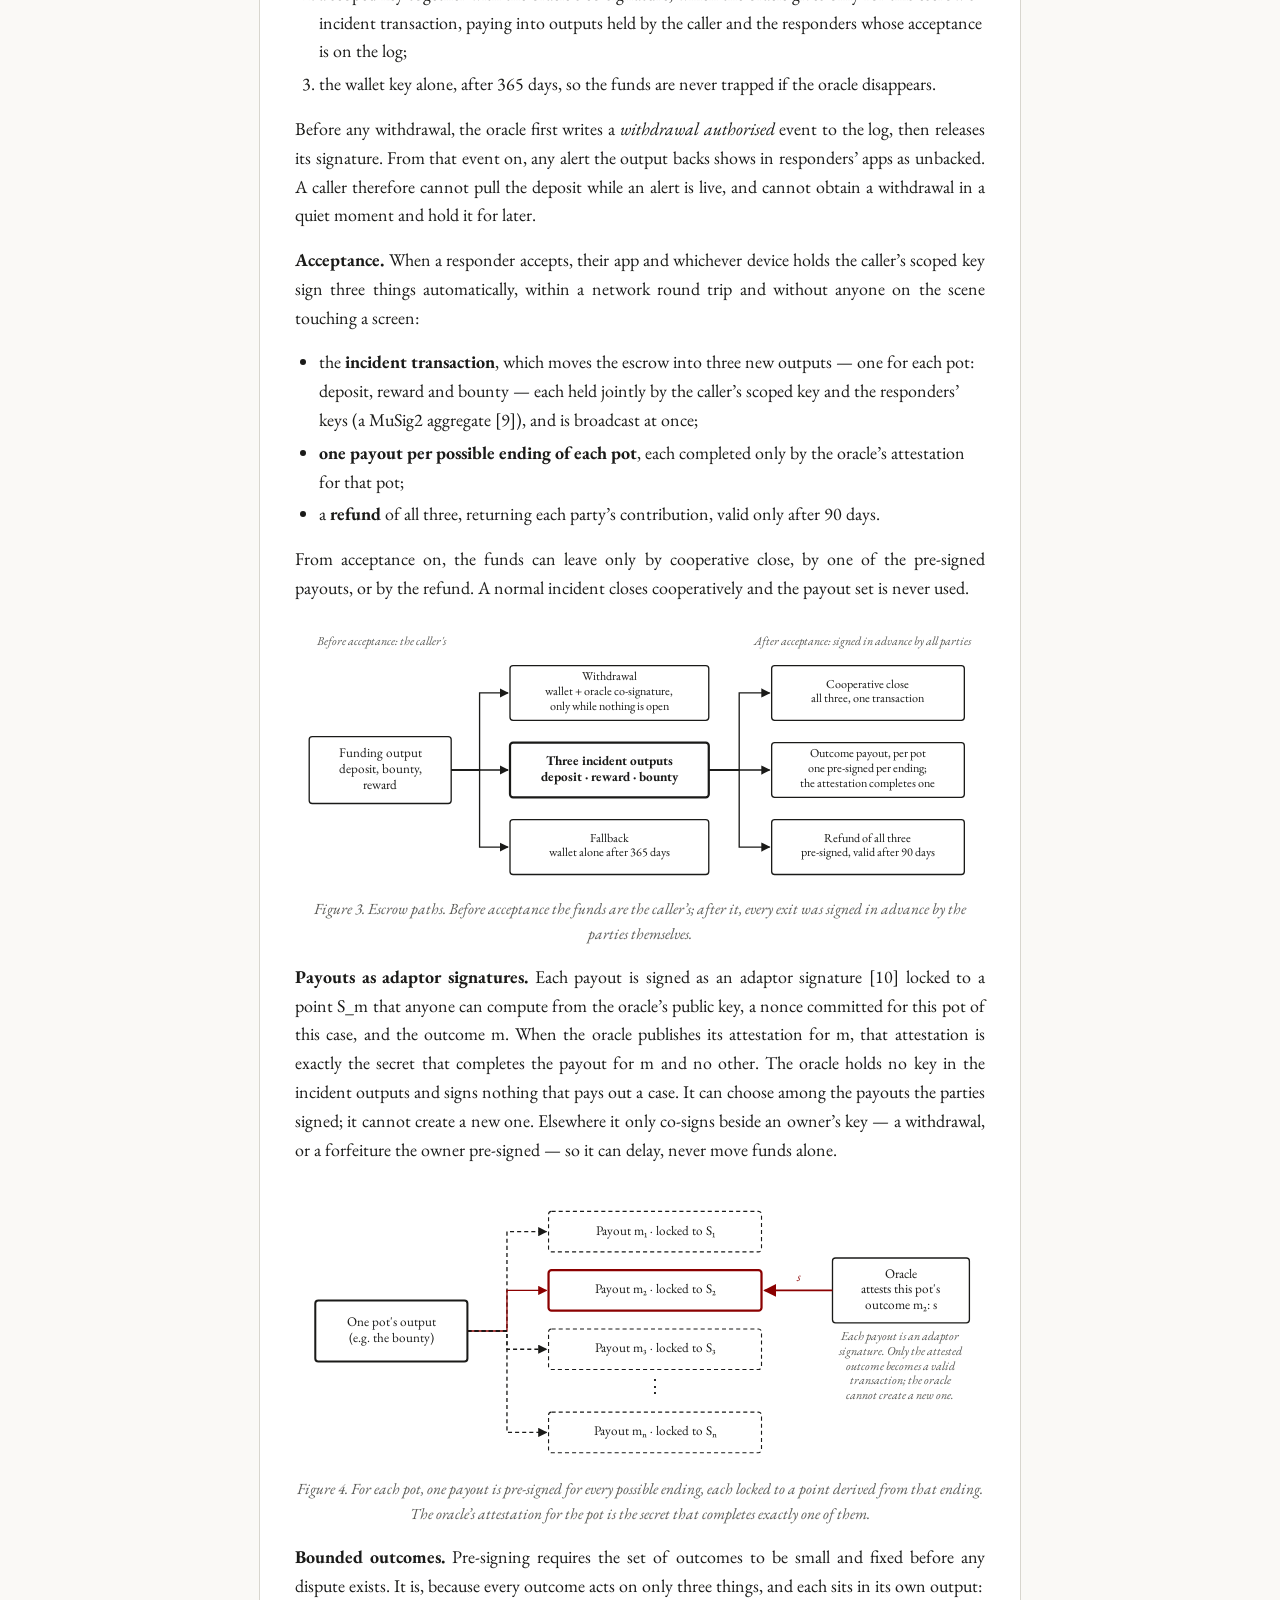
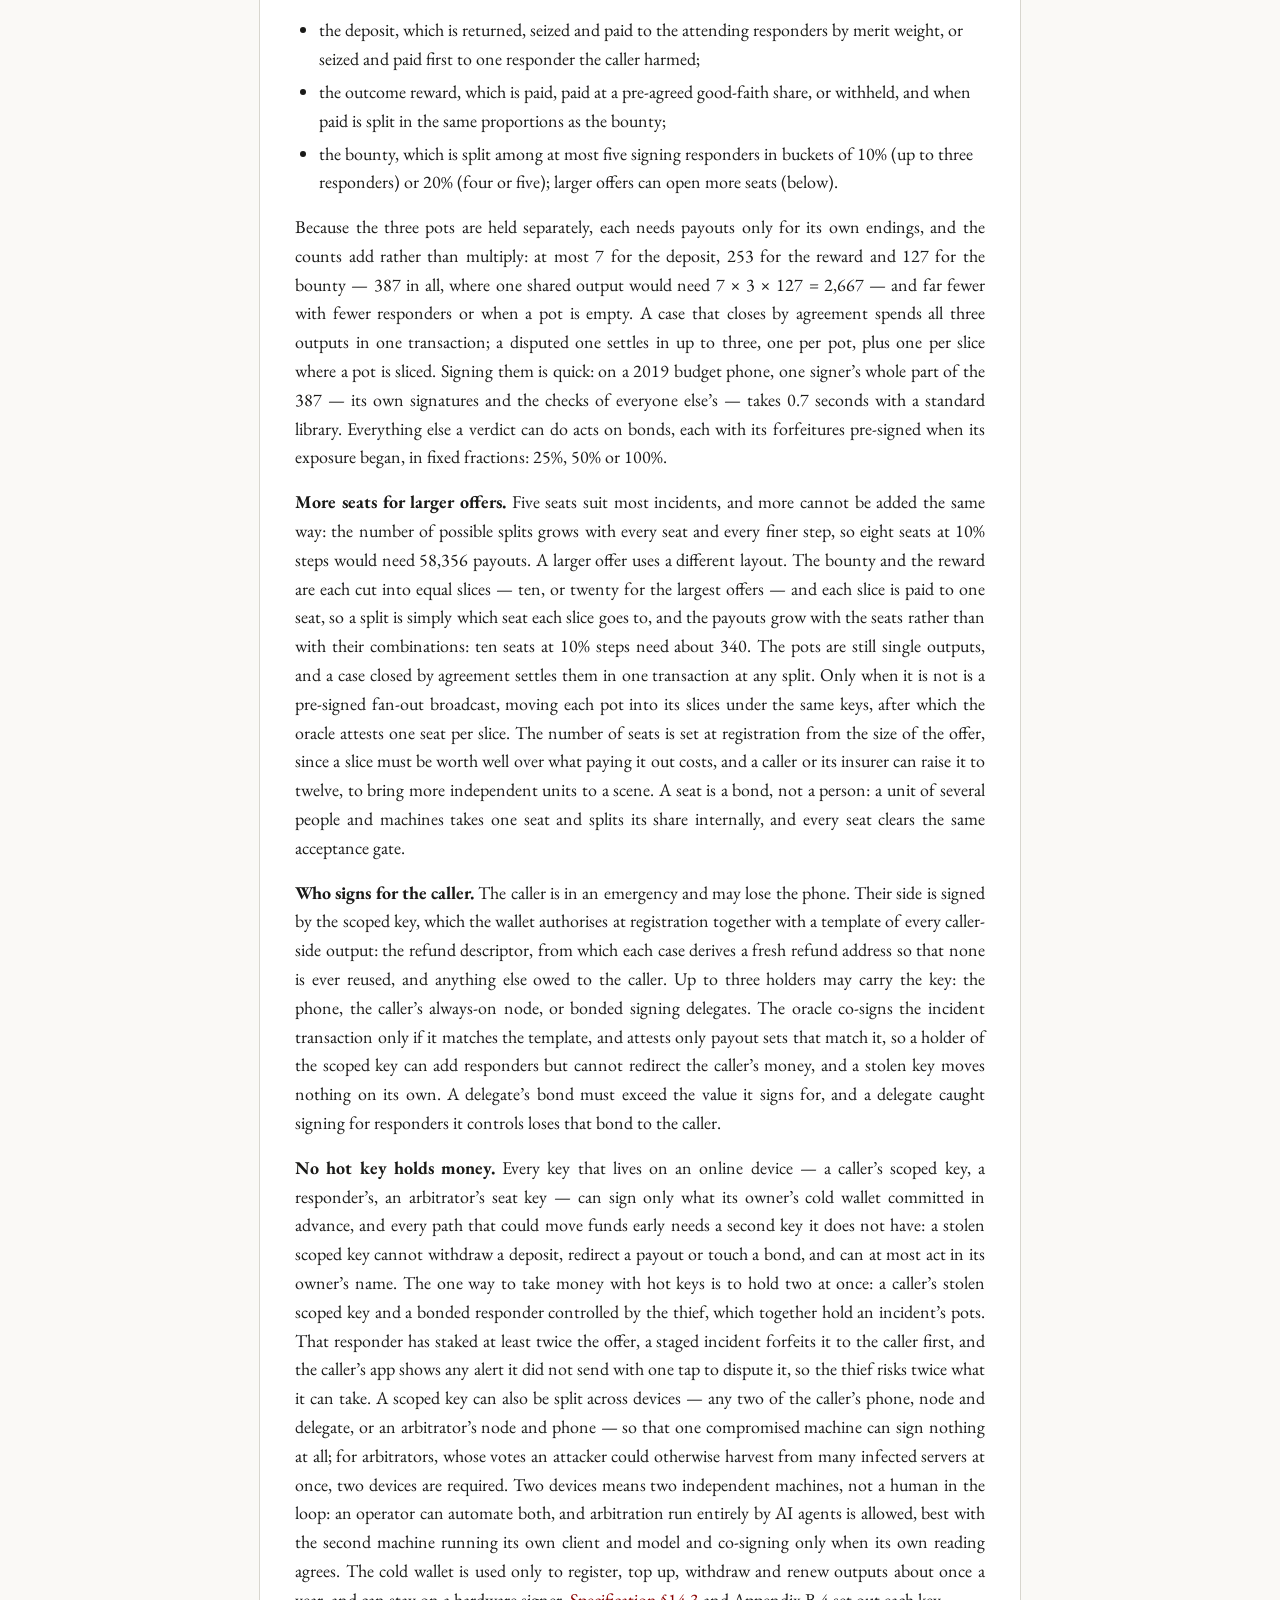
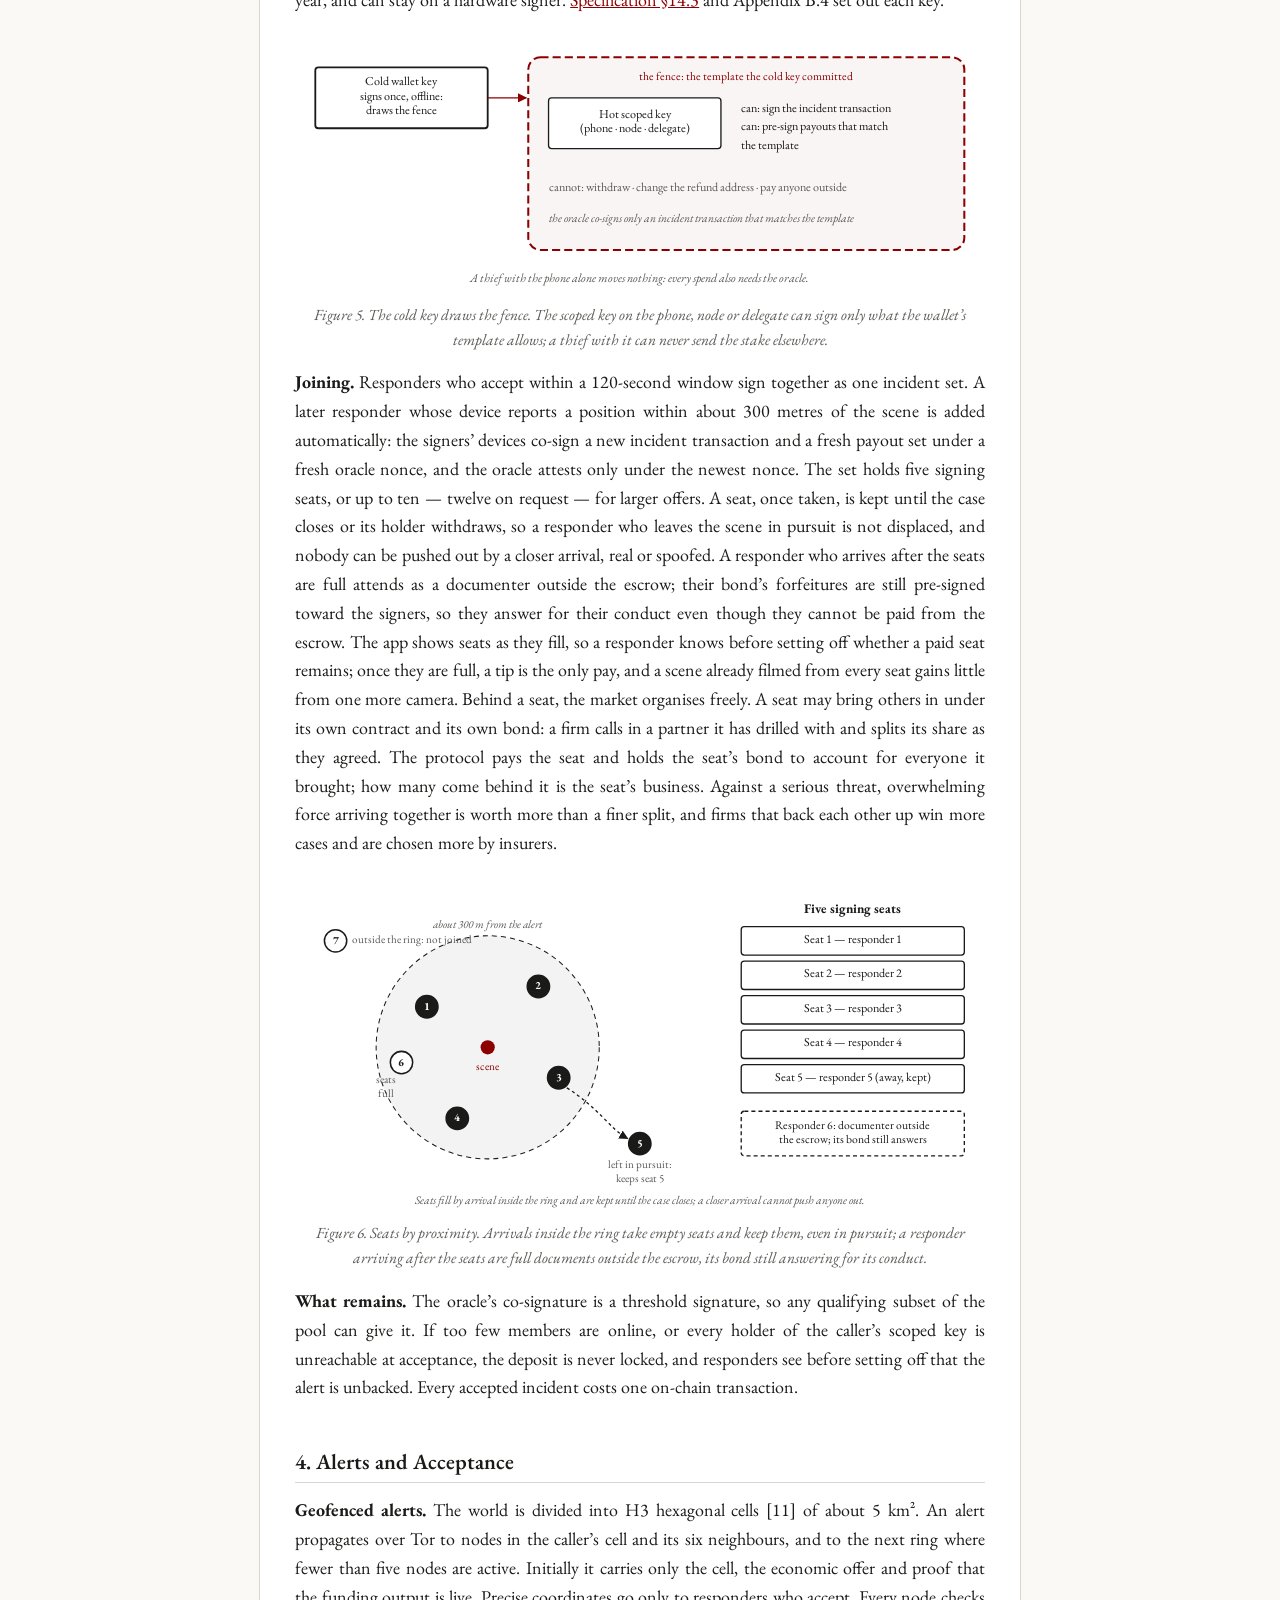
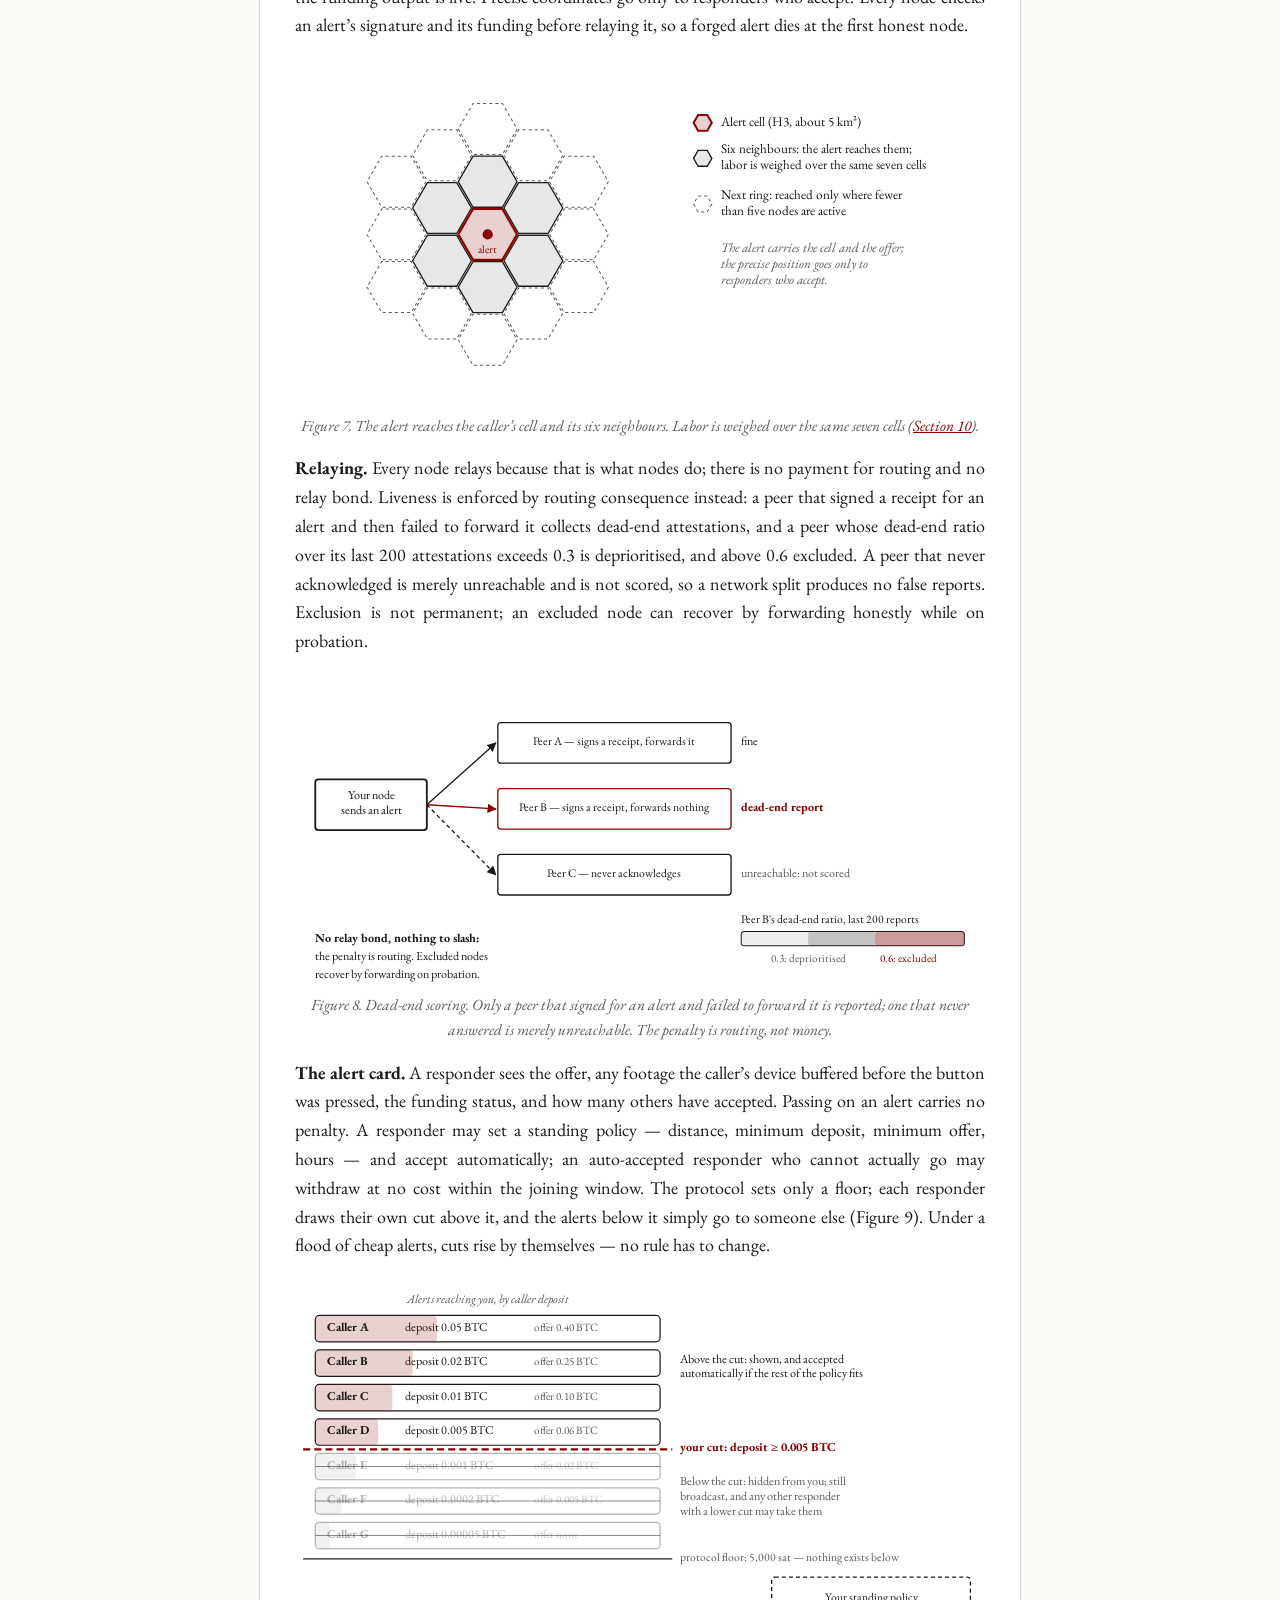
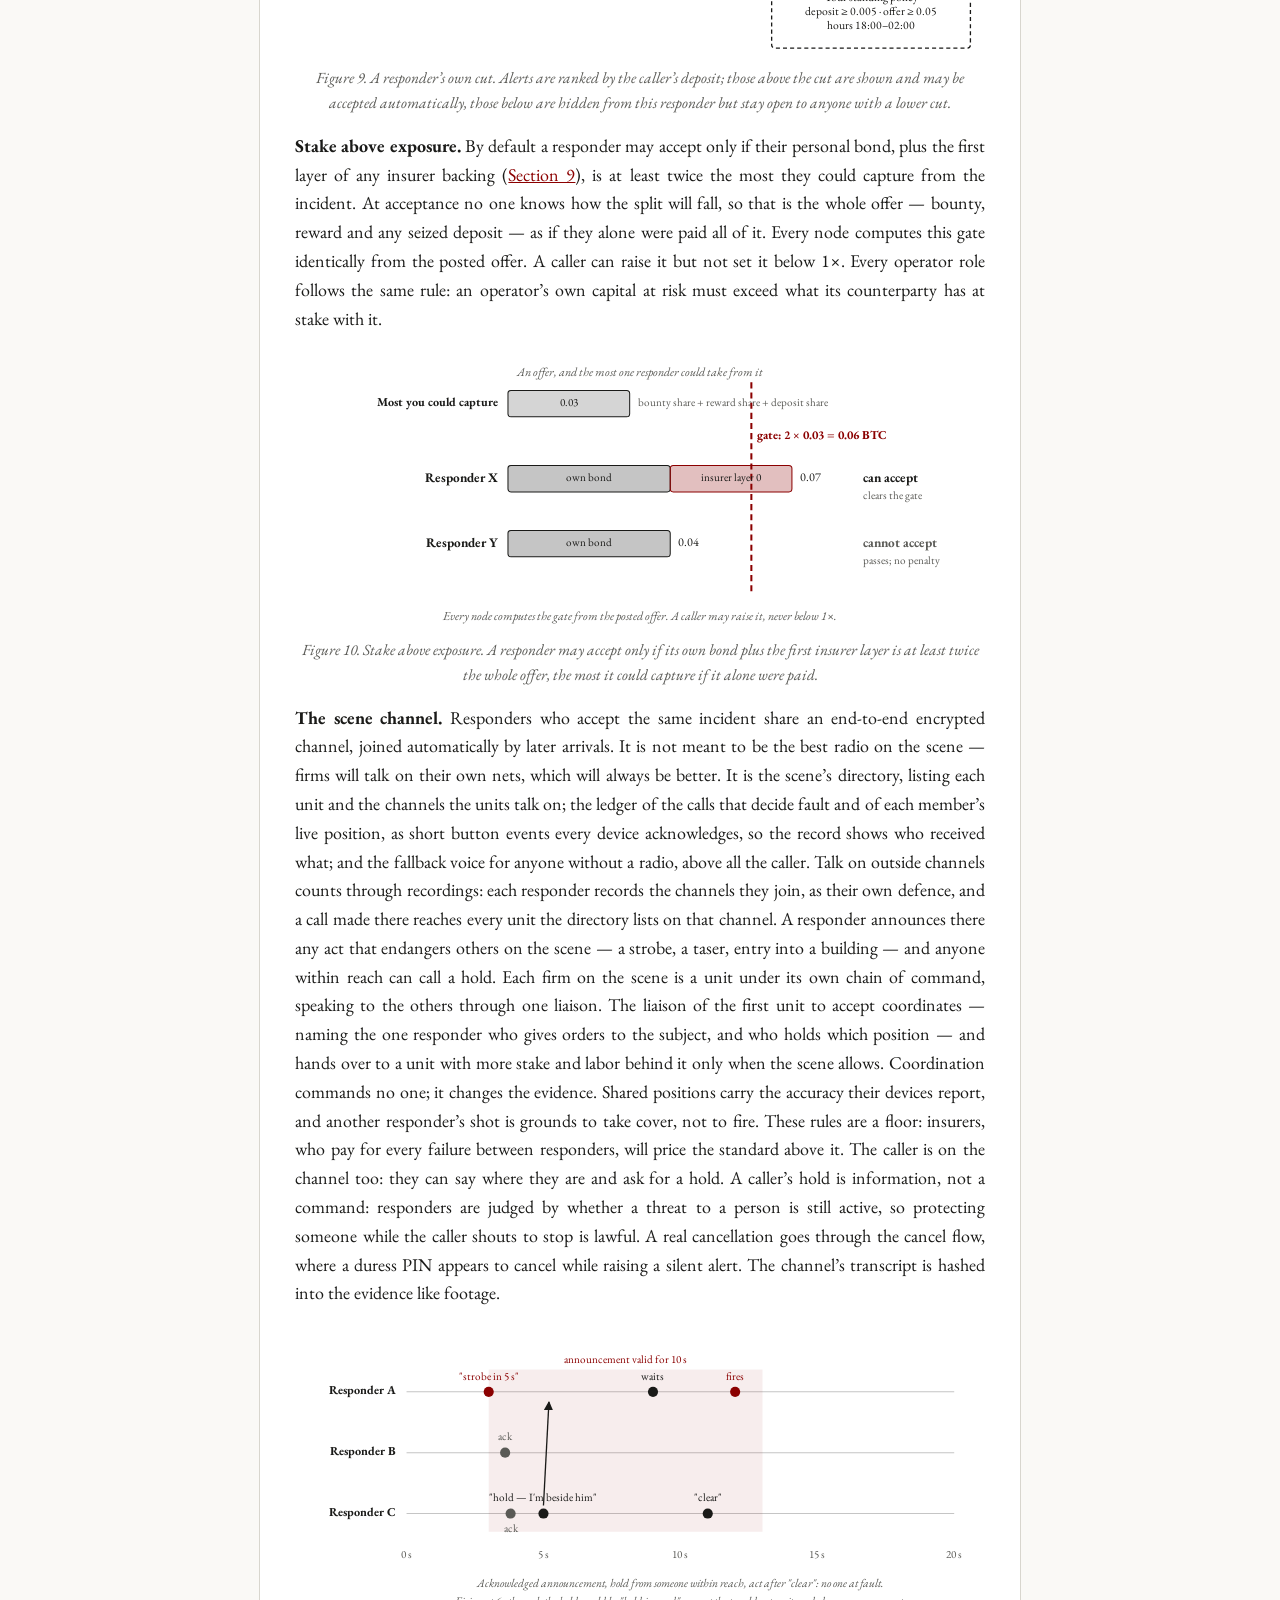
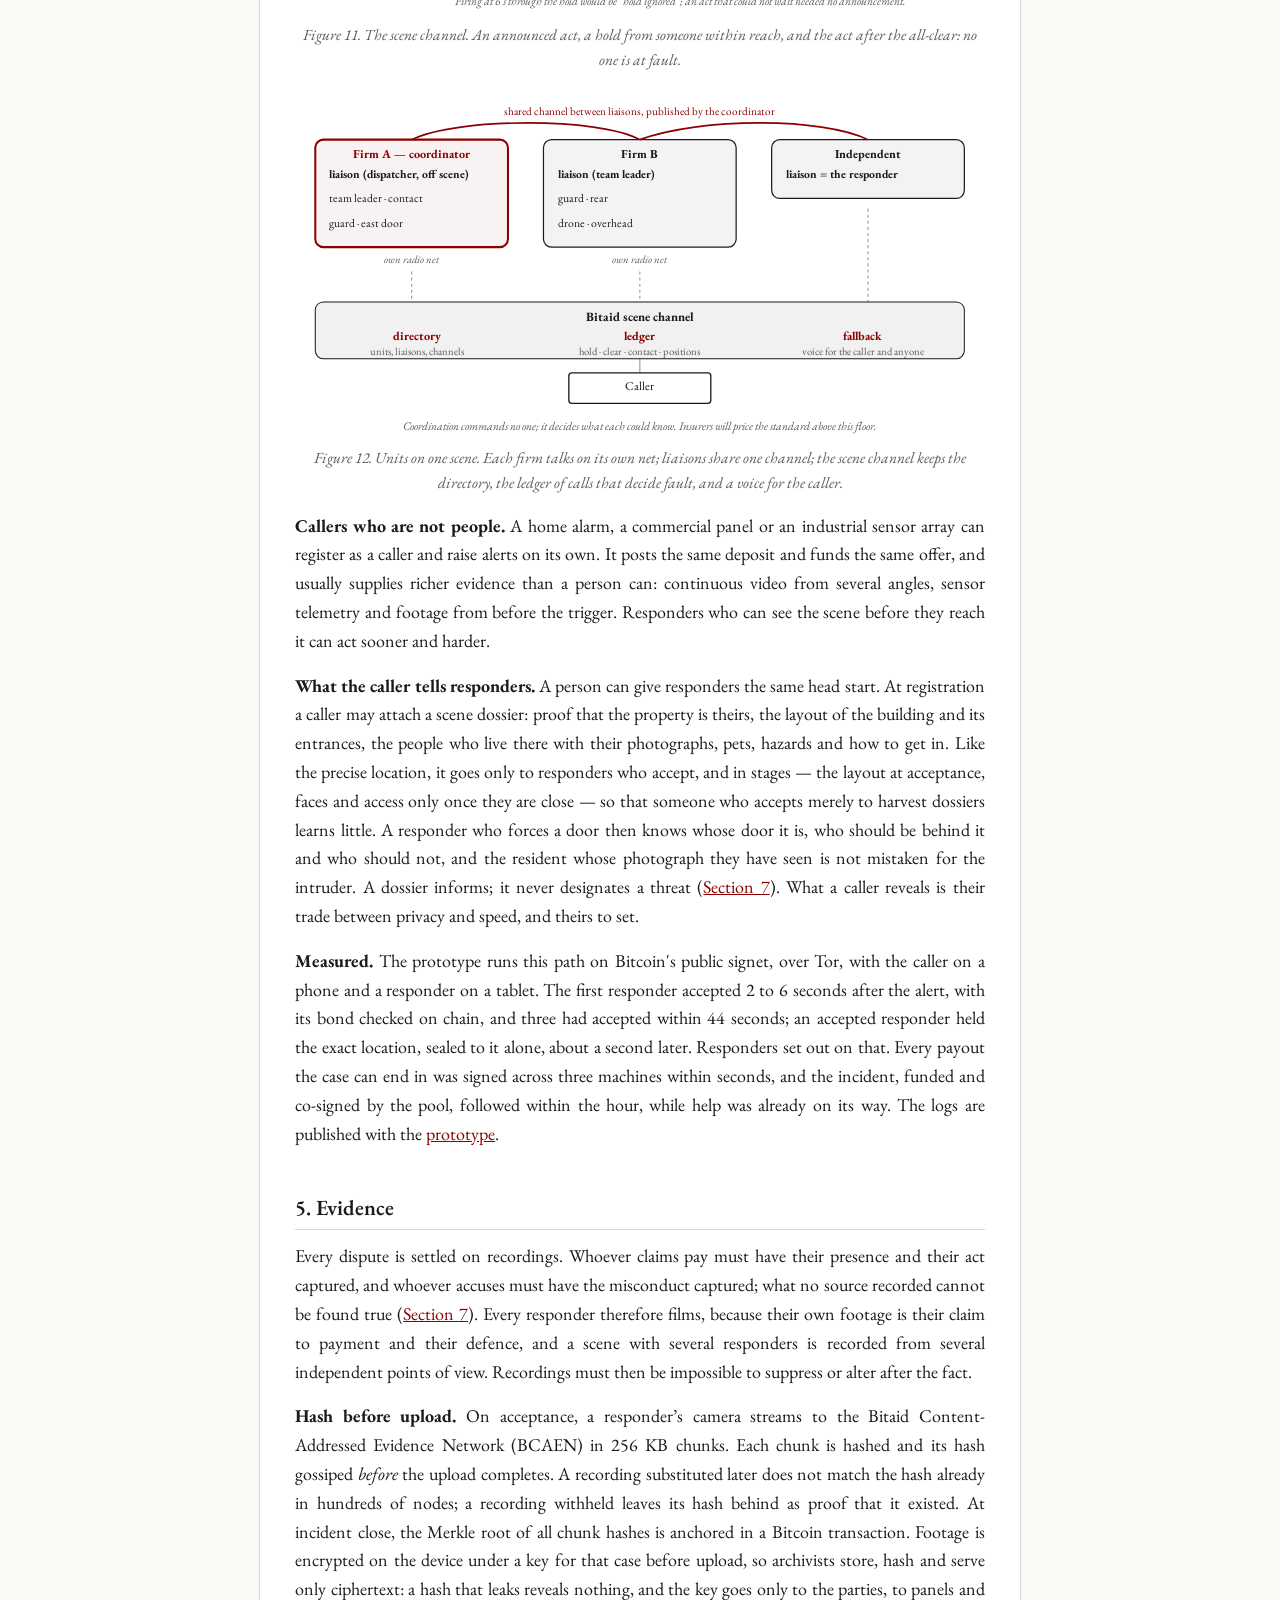
==== commit 1588b5fe: "Leverage by local risk: the formula L = 1/(p(1+θ)), estimated live-emergency rates by kind of area (" ====
--- a/index.html
+++ b/index.html
@@ -67,7 +67,7 @@
 <p>The pieces now exist. A smartphone can sign, locate itself and record. Bitcoin can hold money in an escrow that no one controls and that pays out only on agreed conditions. Peer-to-peer networks can route messages and store data without a centre. The right of a private person to defend others and to detain someone caught in a serious offence predates professional policing by centuries, and survives in most jurisdictions. What has been missing is a protocol that composes them into a market: an open market for first response, enforced by money and cryptography rather than by a trusted party.</p>
 <p>In such a market, the caller does not need to persuade a sceptical dispatcher that the danger is real. A deposit posted before the emergency, and forfeited if the alert is false, says so more reliably than any description given under stress. The cryptographic work is done in advance, during calm registration; in the emergency, the caller presses one button. What follows describes how the alert reaches nearby responders, how money moves, how evidence is kept, and how disputes are resolved without anyone in authority.</p>
 <p><strong>Paying for outcomes instead of hours changes what the same money buys.</strong> Capital that waits costs no wages: it sits as unspent bitcoin until an alert draws on it. And because emergencies rarely strike the same people at once, one stake can stand behind many offers, as every insurer’s does. The same thousand people at two dollars a month can be covered by an insurer that stakes $24,000 in three layers of $8,000. Every one of them can then summon nearby responders with an $8,000 offer, wherever they are, three emergencies at a time, and their premiums pay the claims for as long as full payouts stay rarer than about one per four hundred members a year. That is <strong>actuarial leverage of some three hundred to one, applied to the defence of life and property</strong>.</p>
-<p>The cover scales with what members choose to pay: at the same claim rate, ten dollars a month stands behind an offer of some $40,000, and fifty behind $200,000. Offers of that size are not paid to make one rescue lavish. They are revenue that competing responders can invest against, so the capability they fund — teams minutes away, drones over every street, trained medics — comes within reach of anyone with a modest premium, rather than of those who can afford to keep it on standby. With budgets of that size competing for every street, arriving before any dispatched patrol becomes the expected result rather than a promise: the protocol guarantees the evidence and the coordination, and the money buys the speed. Protection stops being a luxury staffed by the hour and becomes an insurable good, cheap in the ordinary year and loud in the minute it matters: <strong>not by declaring a right to security, but by engineering its price</strong> (<a href="#s9">Section 9</a>).</p>
+<p>The cover scales with what members choose to pay and with local risk: ten dollars a month stands behind an offer in the tens of thousands, and twenty-five to fifty behind a rescue bounty of $50,000 to $75,000 with float to spare for patrols, drones and alarms in the members’ own cells, or, where an insurer leaves its top tier uncapped, behind far larger outcome rewards (Section 9). Offers of that size are not paid to make one rescue lavish. They are revenue that competing responders can invest against, so the capability they fund — teams minutes away, drones over every street, trained medics — comes within reach of anyone with a modest premium, rather than of those who can afford to keep it on standby. With budgets of that size competing for every street, arriving before any dispatched patrol becomes the expected result rather than a promise: the protocol guarantees the evidence and the coordination, and the money buys the speed. Protection stops being a luxury staffed by the hour and becomes an insurable good, cheap in the ordinary year and loud in the minute it matters: <strong>not by declaring a right to security, but by engineering its price</strong> (<a href="#s9">Section 9</a>).</p>
 <p><strong>What Bitaid does not do.</strong> It enforces its own canon, not local law: a verdict judges conduct against the protocol’s rules, never against a statute, and what the law of the place makes of the same act is each participant’s own exposure, priced into the offers they accept. It makes no caller answer for a responder’s force: an alert names an endpoint and a price, never how far force may go, so every use of force is the responder’s own act, paid for from the responder’s own bond. It judges no one’s guilt and punishes no one; a verdict decides who among the participants is paid and whose bond is forfeit, nothing more. It compensates only parties to the case, leaving harm to anyone else to ordinary legal remedies, which its evidence supports. It guarantees no one will come: an offer is a price, and where nobody accepts it, nothing is paid. Violent emergencies are not excluded — armed-response firms already sell exactly that service, and lawful private services work within the law’s margins — but whether a case clears is decided by its price. And it does not insure responders’ own bodies; that cover is theirs to buy.</p>
 <h2 id="s2">2. Roles and the Offer</h2>
 <p>The protocol has four roles. A <strong>caller</strong> asks for help. A <strong>responder</strong> — a person, a security firm, a drone fleet — attends. An <strong>archivist</strong> stores the evidence. An <strong>arbitrator</strong> resolves disputes. Every node also relays alerts; there is no separate relay role. Each role stakes a bond: refundable collateral, locked in a Bitcoin script, forfeited only on a finding of misuse. The bond is the price of entry, not an investment. It earns no yield and grants no governance; the incentive is to post what the role requires, use it honestly and take it back.</p>
@@ -1034,7 +1034,7 @@
 </svg>
 </figure>
 <p><em>Figure 27. Vindication. A lone dissenter proven right by a larger panel is refunded, paid, and takes half of what the wrong majority now pays.</em></p>
-<p><strong>Review.</strong> Every closed case, disputed or not, may be drawn for independent review with a probability that rises with its value: 5% up to 0.01 BTC, 10% up to 0.1 BTC, 20% up to 1 BTC and 40% above, and at least 40% for any case a split panel decided, since bought verdicts are almost always split. Whoever puts money from outside the parties into a payout — an insurer’s layer, liability cover, a sponsor — is itself a party: it can escalate at its own expense and is repaid first from what a confirmed fraud seizes. A funder named at registration also receives the case’s evidence key, as arbitrators do, so it can audit every case it pays into and escalate from the ballot stage on; it pays the responders for the delay if a panel clears them. And a responder’s bond backs only as much outside money in open cases as it could repay, so a ring staging many cases at once cannot outrun its stakes. And any bonded arbitrator may flag any closed case, paying each review panel’s fees before it sits, lost if the case is clean and repaid with a premium if fraud is confirmed. The draw is seeded by a block hash mined after the case closes, so no one can predict which cases will be looked at. A case is flagged when 40% of its later reviewers dissent; a staged review — a panel of 30, whose finding must be confirmed by a second and a third panel of 30 — can then overturn it, each by two thirds, even after settlement; taking an arbitrator’s entry bond or expelling it needs 80% at each stage. Three independent panels already make a wrongful overturn of an honest panel vanishingly rare, so the verdict falls at two thirds, where a bloc voting to keep every verdict needs about a third of the pool to block it; only the arbitrator’s livelihood keeps the higher bar. A clean review stops at the first 30; no punishment rests on fewer than 90 reviewers. Review seats are drawn, not volunteered for, and a drawn reviewer who would rather not serve pays its own replacement: a fee that rises until another arbitrator takes the seat, drawn blind, never chosen by the leaver. Ignoring a draw costs only standing toward the inactivity rule. The party harmed by an overturned verdict is repaid first from the case units of the arbitrators who voted for it — which, at twice the case value each, cover it; a finding after the units are released falls on their entry bonds. A first overturn costs an arbitrator its unit, sized to the case; a second costs its entry bond and its place. What a seizure holds beyond repair goes to the victim only if it re-rolled the verdict as far as re-rolling paid and still lost; otherwise it pays to keep the case’s evidence, so the cheap re-roll while the case is open always beats waiting to denounce it. Reviewers earn a fixed premium of three times the fee only when a review confirms misconduct, never a share of what is seized, so a captured review majority gains nothing by inventing fraud. Restitution to the harmed parties is paid straight from the seized bond; everything else waits in an output that only the oracle pool and the archivists holding the case’s evidence can spend together, each signing only the distribution the rules dictate: the reviewers, the panel, up to twenty more years of retention for the case’s evidence, and the excess back to the harmed parties, who receive it all if no distribution is signed within a year. A captured arbitrator majority cannot take a seized bond without also corrupting that case’s archivists. A confirmed fraud reopens every recent case of the identities involved, and the cases around it are left to open flagging: any bonded arbitrator may flag any closed case on a stake and earns the same premium if fraud is confirmed.</p>
+<p><strong>Review.</strong> Every closed case, disputed or not, may be drawn for independent review with a probability that rises with its value: 5% up to 0.01 BTC, 10% up to 0.1 BTC, 20% up to 1 BTC and 40% above, and at least 40% for any case a split panel decided, since bought verdicts are almost always split. Whoever puts money from outside the parties into a payout — an insurer’s layer, liability cover, a sponsor — is itself a party: it can escalate at its own expense and is repaid first from what a confirmed fraud seizes. A funder named at registration also receives the case’s evidence key, as arbitrators do, so it can audit every case it pays into and escalate from the ballot stage on; it pays the responders for the delay if a panel clears them. And a responder’s bond backs only as much outside money in open cases as it could repay, so a ring staging many cases at once cannot outrun its stakes. And any bonded arbitrator may flag any closed case, paying each review panel’s fees before it sits, lost if the case is clean and repaid with a premium if fraud is confirmed. The draw is seeded by a block hash mined after the case closes, so no one can predict which cases will be looked at. A case is flagged when 40% of its later reviewers dissent; a staged review — a panel of 30, whose finding must be confirmed by a second and a third panel of 30 — can then overturn it, each by two thirds, even after settlement; taking an arbitrator’s entry bond or expelling it needs 80% at each stage. Three independent panels already make a wrongful overturn of an honest panel vanishingly rare, so the verdict falls at two thirds, though the review’s power against a bloc voting to keep every verdict depends on how often reviewers are right: near-perfect reviewers on clear cases need a bloc of about a third to be blocked, but at 95% on cases of mixed difficulty a fifth of the pool already blocks more than half the overturns, so that power is still being set; only the arbitrator’s livelihood keeps the higher bar. A clean review stops at the first 30; no punishment rests on fewer than 90 reviewers. Review seats are drawn, not volunteered for, and a drawn reviewer who would rather not serve pays its own replacement: a fee that rises until another arbitrator takes the seat, drawn blind, never chosen by the leaver. Ignoring a draw costs only standing toward the inactivity rule. The party harmed by an overturned verdict is repaid first from the case units of the arbitrators who voted for it — which, at twice the case value each, cover it; a finding after the units are released falls on their entry bonds. A first overturn costs an arbitrator its unit, sized to the case; a second costs its entry bond and its place. What a seizure holds beyond repair goes to the victim only if it re-rolled the verdict as far as re-rolling paid and still lost; otherwise it pays to keep the case’s evidence, so the cheap re-roll while the case is open always beats waiting to denounce it. Reviewers earn a fixed premium of three times the fee only when a review confirms misconduct, never a share of what is seized, so a captured review majority gains nothing by inventing fraud. Restitution to the harmed parties is paid straight from the seized bond; everything else waits in an output that only the oracle pool and the archivists holding the case’s evidence can spend together, each signing only the distribution the rules dictate: the reviewers, the panel, up to twenty more years of retention for the case’s evidence, and the excess back to the harmed parties. If no distribution is signed within a year, the oracle pool signs it with a majority of the case’s parties instead, and after about fifteen months the parties alone take it, so nothing is trapped and the pool never spends it alone. A captured arbitrator majority cannot take a seized bond without also corrupting that case’s archivists. A confirmed fraud reopens every recent case of the identities involved, and the cases around it are left to open flagging: any bonded arbitrator may flag any closed case on a stake and earns the same premium if fraud is confirmed.</p>
 <figure class="fig"><svg xmlns="http://www.w3.org/2000/svg" viewBox="0 0 680 255" role="img" aria-label="Re-rolls and review" style="color:var(--text)" font-family="'EB Garamond', Georgia, 'Times New Roman', serif" font-size="14">
 <title>Re-rolls and review</title>
 <defs><marker id="ah-fig28" viewBox="0 0 10 10" refX="9" refY="5" markerWidth="7" markerHeight="7" orient="auto-start-reverse"><path d="M0,0 L10,5 L0,10 z" fill="currentColor"/></marker><marker id="aha-fig28" viewBox="0 0 10 10" refX="9" refY="5" markerWidth="7" markerHeight="7" orient="auto-start-reverse"><path d="M0,0 L10,5 L0,10 z" fill="var(--accent, #8b0000)"/></marker></defs>
@@ -1161,7 +1161,7 @@
 <h2 id="s8">8. The Oracle</h2>
 <p>Some key must say which pre-signed outcome a case reached. Bitaid makes that key a threshold key held by the arbitrator pool itself: a FROST key [12] in which any ⌊n/2⌋ + 1 of the n arbitrators who have completed probation and seasoning can sign, and no smaller group can. The pool holds two such keys, from two separate key generations: one only attests outcomes, under nonces committed in advance; the other only co-signs transactions. Signatures under nonces fixed in advance can be combined across many cases into a forgery, so the key that does this signs nothing that spends.</p>
 <p>Each member signs only after replaying the anchored log and confirming that the outcome follows from the recorded votes and roster, and that the case’s payout set matches the caller’s template. The oracle attests once per pot, after the last re-roll window has closed — three answers released together from one replay of the log, so the reward’s split always matches the bounty’s — each under a nonce generated for that pot of that case alone. Using a Schnorr nonce for two messages would reveal the key, so nonces are generated jointly in advance, in batches large enough that a surge of cases never waits for one, and each is spent exactly once. Membership changes at fixed epochs, and the key is reshared at each to the incoming members while the public key stays the same. Absent members do not stall a case once a threshold has responded.</p>
-<p>The oracle’s power is bounded. It holds no funds and can move none alone: its key sits only beside another party’s key, in funding and bond outputs, and in no incident output. It chooses which pre-signed payout becomes valid; it cannot make a new one. A captured majority could push wrong outcomes case by case, but every attestation can be checked against the anchored record, and a wrong one is visible to everyone. Each member releases its share in public, checkable against its own key, so while honest members still hold a threshold, a member who attests a wrong outcome has signed evidence against itself and loses its bond. A captured majority can combine its shares in private; then the remedy is a fork with a fresh key. That is why the cost of capturing a majority of the pool (<a href="#s11">Section 11</a>) is the protocol’s central defence, as the cost of a majority of hash power is Bitcoin’s. If the oracle disappears, nothing is trapped: the refund pays after 90 days and bonds return to their owners after 365. Members come and go, and resharing alone cannot stop people who once held shares from pooling them later, so the pool’s key is regenerated about once a year; outputs move to the new key when their owners renew them. Even a leaked key moves nothing by itself, since every output it guards also needs its owner’s key.</p>
+<p>The oracle’s power is bounded. It holds no funds and can move none alone: its key sits only beside another party’s key, in funding and bond outputs, and in no incident output. It chooses which pre-signed payout becomes valid; it cannot make a new one. Even a captured majority, Bitaid’s equivalent of a majority of hash power, can therefore only steer money already committed to a case toward one of that case’s own pre-signed ends: it cannot touch idle stakes, which need their owners’ keys, and it cannot pay itself. A captured majority could push wrong outcomes case by case, but every attestation can be checked against the anchored record, and a wrong one is visible to everyone. Each member releases its share in public, checkable against its own key, so while honest members still hold a threshold, a member who attests a wrong outcome has signed evidence against itself and loses its bond. A captured majority can combine its shares in private; then the remedy is a fork with a fresh key. That is why the cost of capturing a majority of the pool (<a href="#s11">Section 11</a>) is the protocol’s central defence, as the cost of a majority of hash power is Bitcoin’s. If the oracle disappears, nothing is trapped: the refund pays after 90 days and bonds return to their owners after 365. Members come and go, and resharing alone cannot stop people who once held shares from pooling them later, so the pool’s key is regenerated about once a year; outputs move to the new key when their owners renew them. Even a leaked key moves nothing by itself, since every output it guards also needs its owner’s key.</p>
 <figure class="fig"><svg xmlns="http://www.w3.org/2000/svg" viewBox="0 0 680 284" role="img" aria-label="Oracle threshold" style="color:var(--text)" font-family="'EB Garamond', Georgia, 'Times New Roman', serif" font-size="14">
 <title>Oracle threshold</title>
 <defs><marker id="ah-fig32" viewBox="0 0 10 10" refX="9" refY="5" markerWidth="7" markerHeight="7" orient="auto-start-reverse"><path d="M0,0 L10,5 L0,10 z" fill="currentColor"/></marker><marker id="aha-fig32" viewBox="0 0 10 10" refX="9" refY="5" markerWidth="7" markerHeight="7" orient="auto-start-reverse"><path d="M0,0 L10,5 L0,10 z" fill="var(--accent, #8b0000)"/></marker></defs>
@@ -1239,7 +1239,7 @@
 </figure>
 <p><em>Figure 33. One layer backs many clients. An incident locks the first layer until settlement; an incident in the meantime falls to the next. Forfeiture for misconduct reaches only the client’s own bond and the first layer.</em></p>
 <p><strong>Cheap premiums, loud prices.</strong> Actuarial leverage — pooling risks that rarely strike together, as every insurer does — is what lets protection be priced loudly without being paid for in full. A client whose premium is small can carry an outcome reward many times their savings — for the safety of a child, or of a home — because the insurer pays it only in the rare event and prices it by that rarity. Every alert from such a client draws the best-equipped responders within minutes. The same prices work before any alert: like an alarm company’s sign on a gate, cover that attackers know or suspect is there tells them that this target summons a well-paid crowd, and every attack deterred is a claim never paid. So the insurer is paid to shrink its own exposure: it gains by lowering the incidence of what it covers — funding faster responders nearby, cameras, the hardening of its clients’ homes — wherever that costs less than the claims it saves. A security firm for hire sells hours of guarding whether anything happens or not. An insurer here sells a price that is paid only when something does, and profits only by making it happen less.</p>
-<p><strong>The arithmetic, and its brake.</strong> Three layers, each the size of one offer, staked behind a thousand clients absorb three emergencies at once, and each client’s yearly premium needs to be only about a three-hundredth of its offer for as long as full payouts stay rarer than one per four hundred clients a year; the premium scales with the offer at the same claim rate. Larger offers need larger stakes on the other side, though. A lone responder must stake twice what it could capture, so an offer of 2 BTC asks 4 BTC of stake per signing responder, its own bond and its insurer’s first layer together. Responders’ insurers pool those stakes the same way, and sliced pots spread a large offer across more seats, but the largest offers will draw well-capitalised teams rather than passers-by, and will be contested harder; their premiums rise somewhat faster than the offer.</p>
+<p><strong>The arithmetic, and its brake.</strong> Three layers, each the size of one offer, staked behind a thousand clients absorb three emergencies at once, and each client’s yearly premium needs to be only about a three-hundredth of its offer for as long as full payouts stay rarer than one per four hundred clients a year; the premium scales with the offer at the same claim rate. In general a shared layer can back about L = 1 / (p(1 + θ)) of offer per unit of premium, where p is a client’s yearly chance of a full payout and θ the loading for tail reserves, adverse selection and operations, some 30 to 50%. How large p is depends on where. Filtering national crime rates down to crimes in progress with a victim present (for burglaries, the one in four or so committed with someone at home [17]), and then to the share reported while still under way, gives very roughly 0.085% a year in low-risk Spanish settings (some 800:1 at retail), 0.15 to 0.36% across the United States (some 200 to 300:1) and around 1% in high-crime metropolitan cores (some 75:1). These are estimates: the last filter is an assumption that the protocol’s own case record must replace. Three hundred to one is therefore a middle-of-the-road urban figure, conservative for most of Europe and too generous for the worst districts, which insurers price by cell and hour rather than at one flat rate. Bitaid also trims the loading: fraud takes about a tenth of property-casualty losses in conventional insurance [16], while a payout here needs multi-angle footage and bonded witnesses. Larger offers need larger stakes on the other side, though. A lone responder must stake twice what it could capture, so an offer of 2 BTC asks 4 BTC of stake per signing responder, its own bond and its insurer’s first layer together. Responders’ insurers pool those stakes the same way, and sliced pots spread a large offer across more seats, but the largest offers will draw well-capitalised teams rather than passers-by, and will be contested harder; their premiums rise somewhat faster than the offer. So a richer premium need not become one larger bounty. Fifty dollars a month in a low-risk cell could in arithmetic back an offer near half a million dollars; one insurer instead caps the rescue bounty at what clears the best local supply, $50,000 to $75,000, and spends the surplus float on standing patrols, drones and verified alarms in its clients’ cells, lowering p and winning bounties back when its own units arrive first; another leaves a top tier uncapped, mostly as the conditional outcome reward so that good-faith false alarms never touch it, and the stake gate routes those calls to insurer-backed teams. Either way, sound leverage needs clients spread across cells rather than stacked in one neighbourhood, since emergencies cluster in space, which is why each buffer’s encumbrance is gossiped by region (Specification §4); and cover can be sold by the window rather than the year (a late-night journey, a shift), where the chance of an event is far smaller still.</p>
 <p><strong>Where the cover sits.</strong> An insurer places most of the cover it writes in the outcome reward, which pays only once the attendees or a panel confirm a genuine incident and an achieved outcome. A client’s false alarm made in good faith then costs the insurer only the bounty, which pays for the responders’ trip; a troll’s forfeit reaches the first layer, the insurer’s vouching for its client, and never the deeper layers. So the large sums are exposed to the event they insure — a real emergency that ends well — and not to a client’s nerves, while the bounty is kept modest and priced from each client’s record, like any claims history. What remains is fraud by a staged “success”, which costs every colluder its bond at the bannable tier and repays the insurer first. The bounty should still be sized to honest effort: it is what pays responders who come and fail, and too small a bounty leaves the hard cases unanswered.</p>
 <p><strong>Draws and forfeitures.</strong> The stack responds differently to two different events. Paying an offer the client could not fund is a <em>draw</em>: the policy executing as written, consumed through the layers in order, with no penalty. A finding of misuse or misconduct is a <em>forfeiture</em>, and it reaches only the first layer. Deeper layers are ring-fenced from it entirely: the first layer is the insurer vouching for its client’s conduct, and seizing deeper layers would add no deterrence while making it unsafe to offer stacked cover at all.</p>
 <p>The first-layer insurer is the one underwriting its clients’ conduct, and its record shows it: nodes compute each insurer’s clean ratio — the share of identities it backed that were never forfeited — and an insurer whose clients misbehave sees its business degrade in real time. Fees and minor fines are drawn from the first layer before the personal bond; the gravest findings drain both. An insurer may also publish a schedule of cover for harm its client causes to other parties on a scene, paid as a draw.</p>
@@ -1822,6 +1822,8 @@
 <p>[13] The I2P Project, “I2P: The Invisible Internet Project.”</p>
 <p>[14] Blockstream, “Strong Federations: An Interoperable Blockchain Solution to Centralized Third-Party Risks,” 2018.</p>
 <p>[15] S. Nakamoto, “Bitcoin: A Peer-to-Peer Electronic Cash System,” 2008.</p>
+<p>[16] Coalition Against Insurance Fraud: fraud is about 10% of property-casualty insurance losses and loss-adjustment expenses each year (as cited by the Michigan Department of Insurance and Financial Services, “Insurance Fraud Statistics”).</p>
+<p>[17] S. Catalano, <em>Victimization During Household Burglary</em>, Bureau of Justice Statistics, September 2010: a household member was present in about 28% of burglaries, 2003–2007.</p>
 
 </div>
 </body>
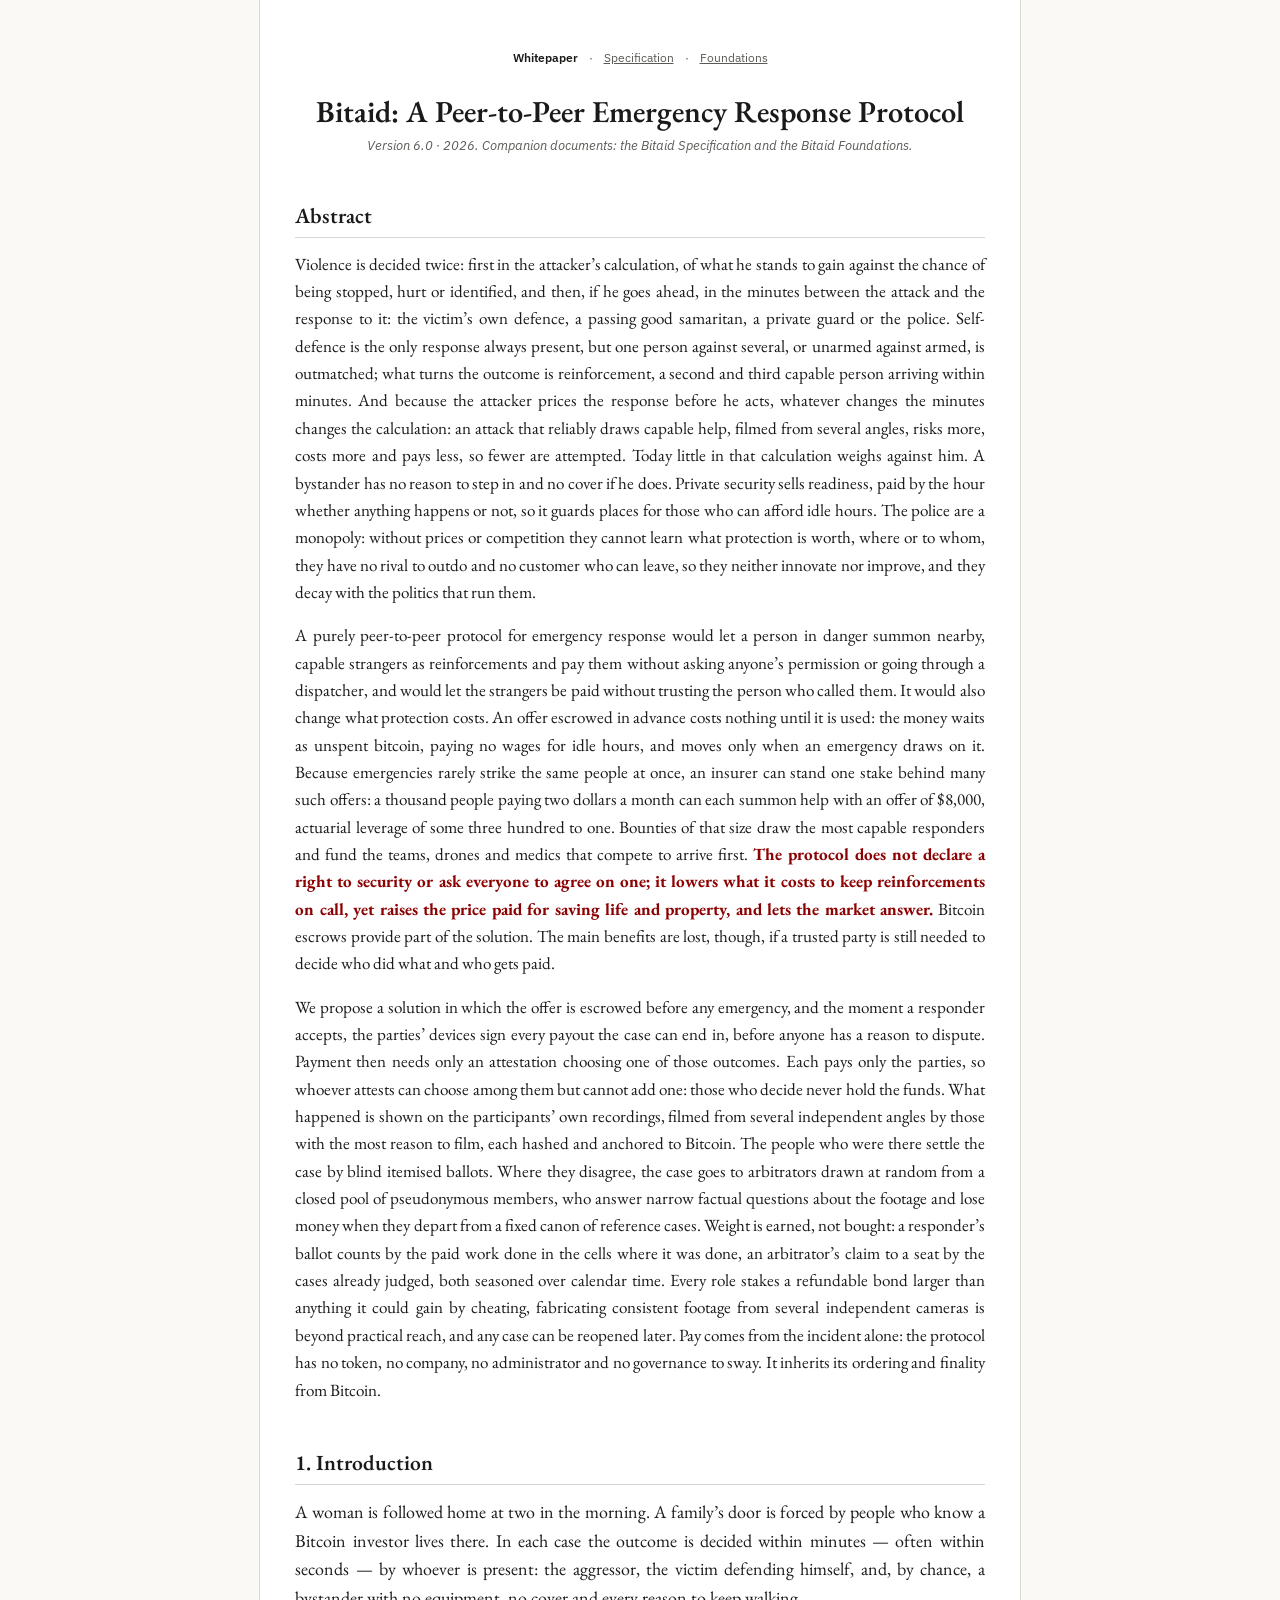
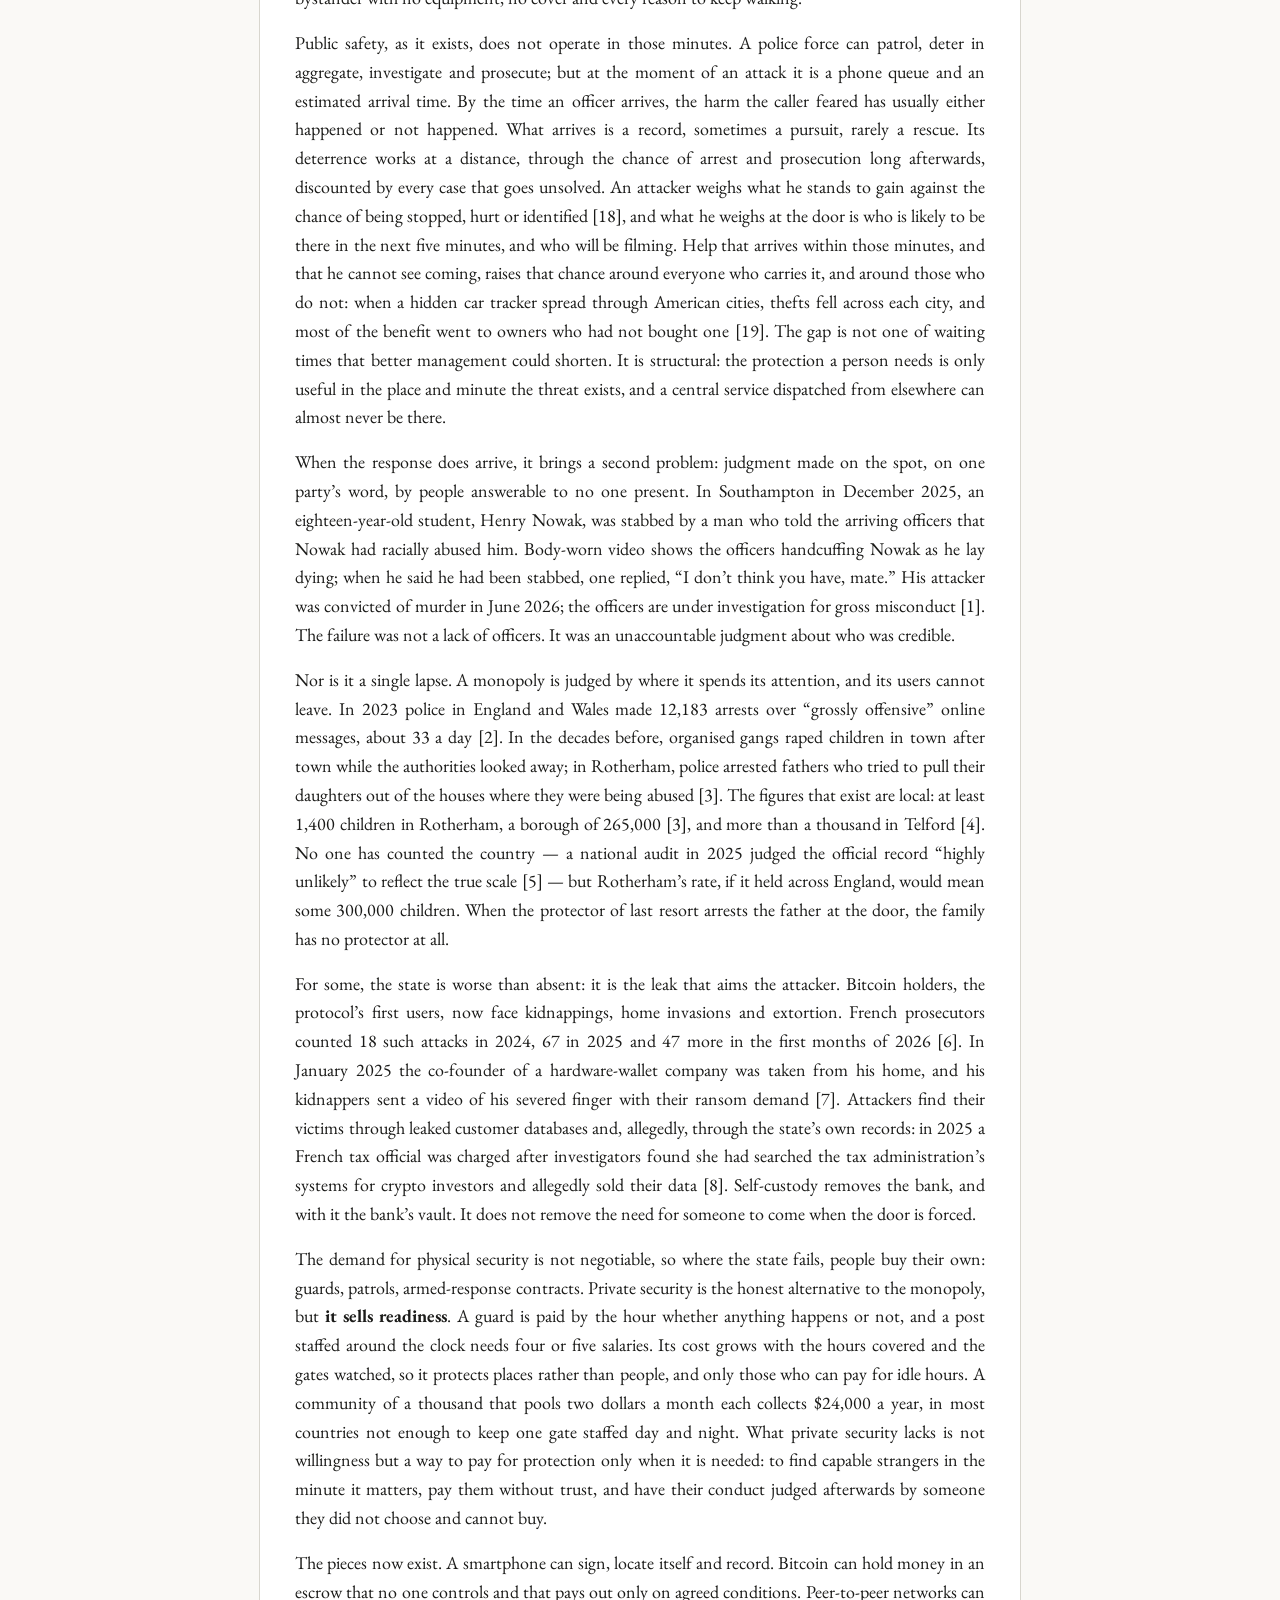
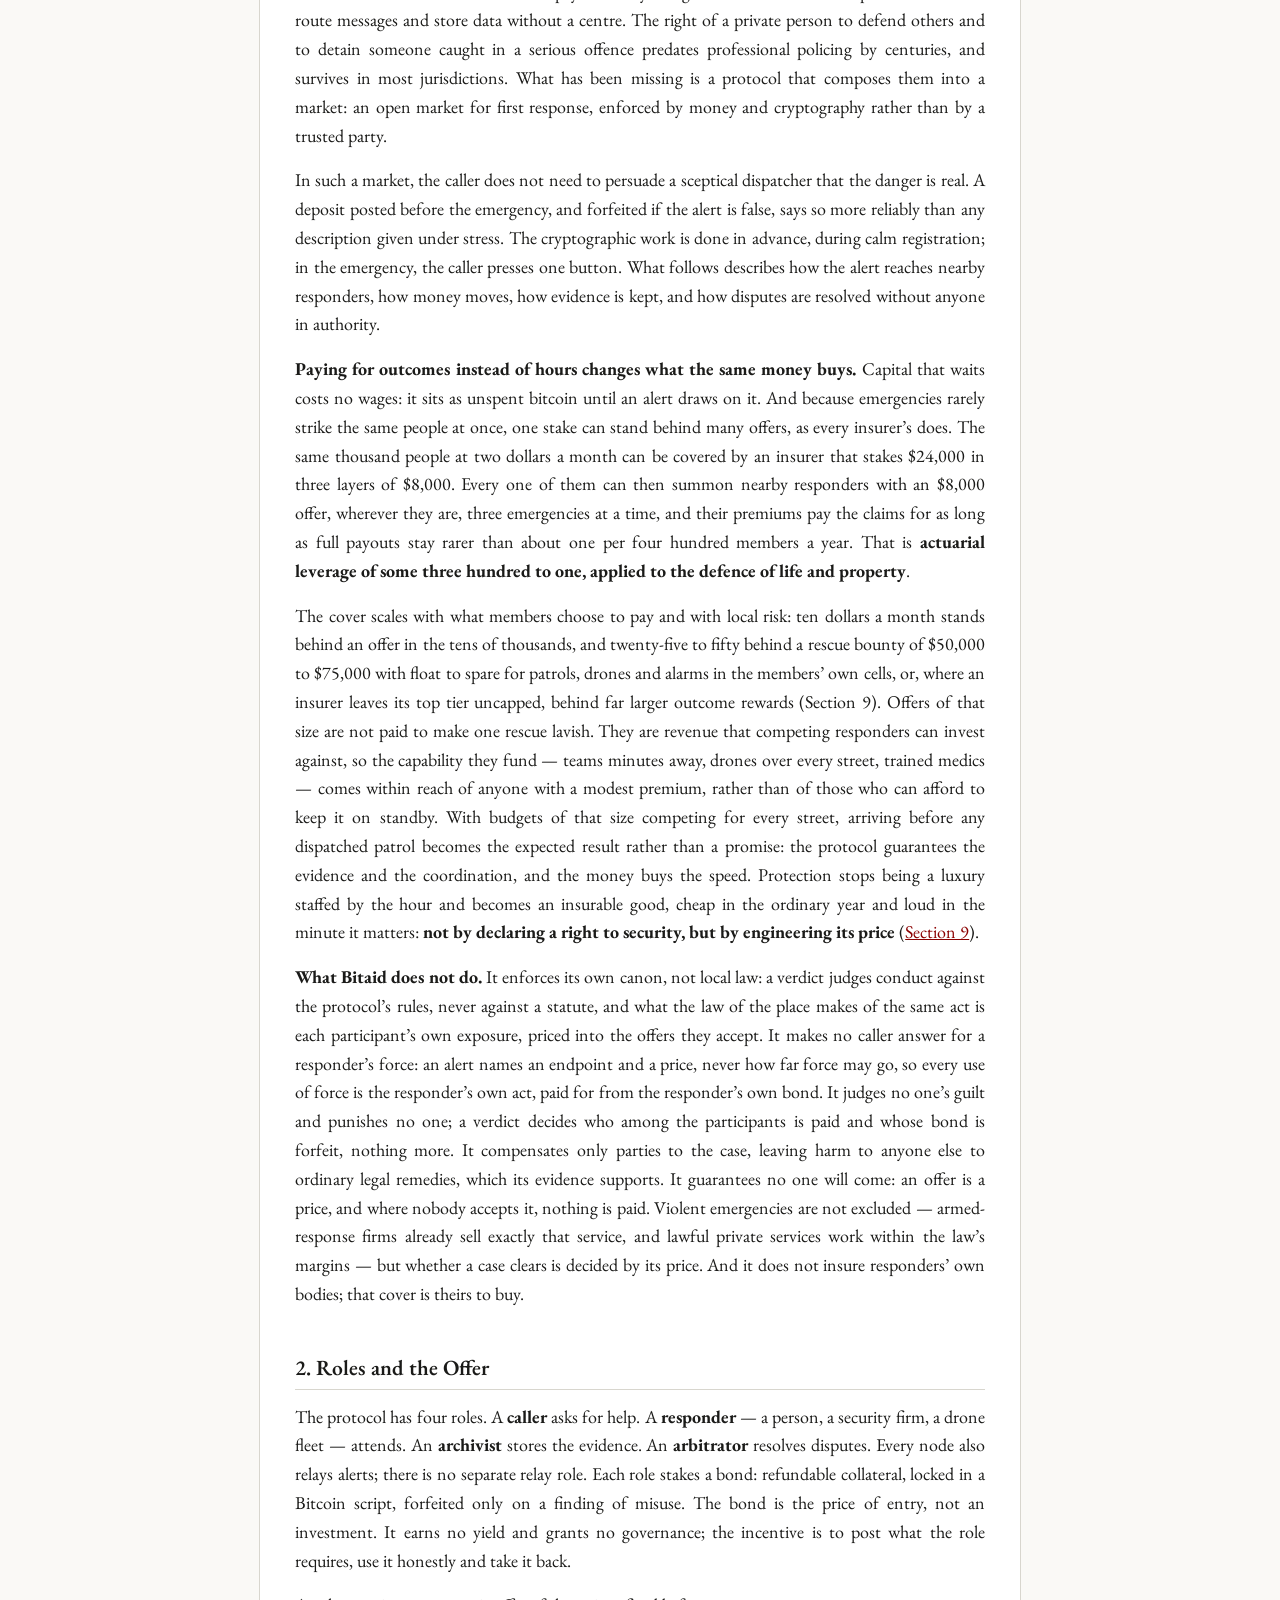
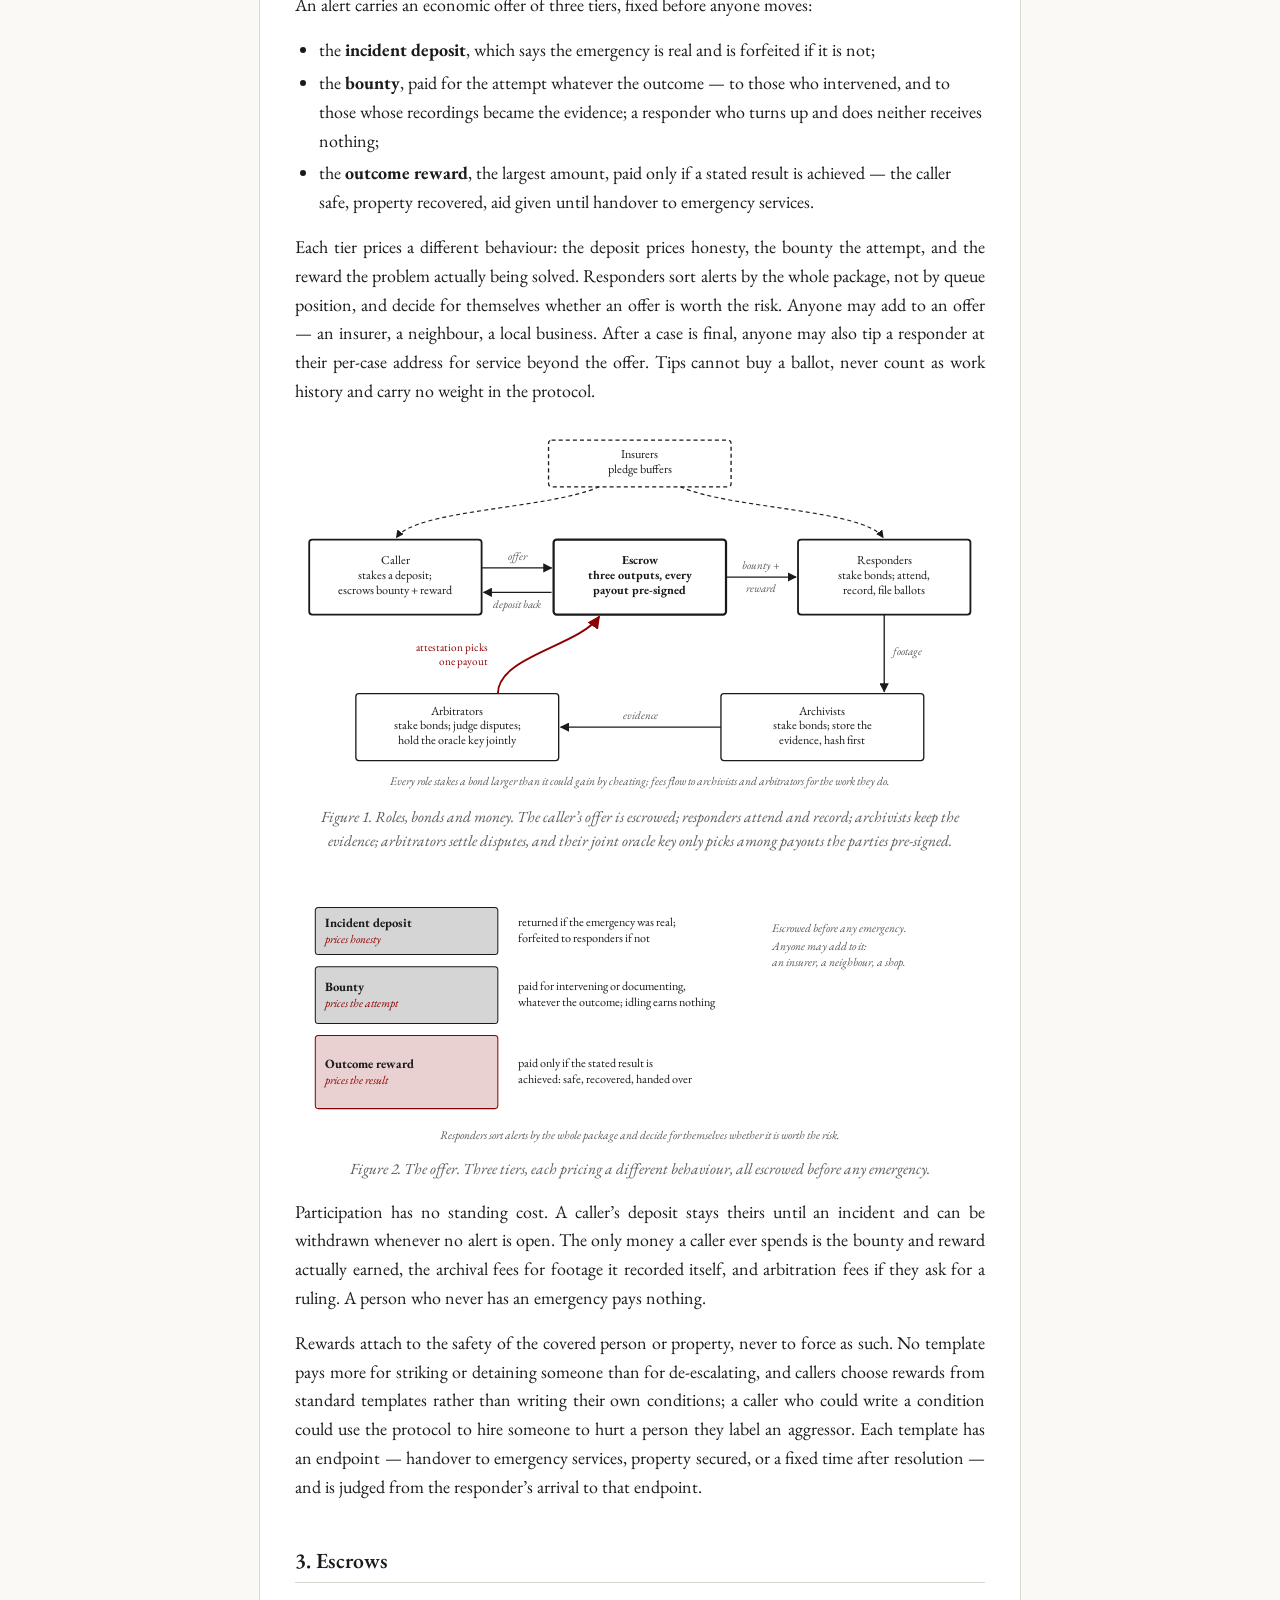
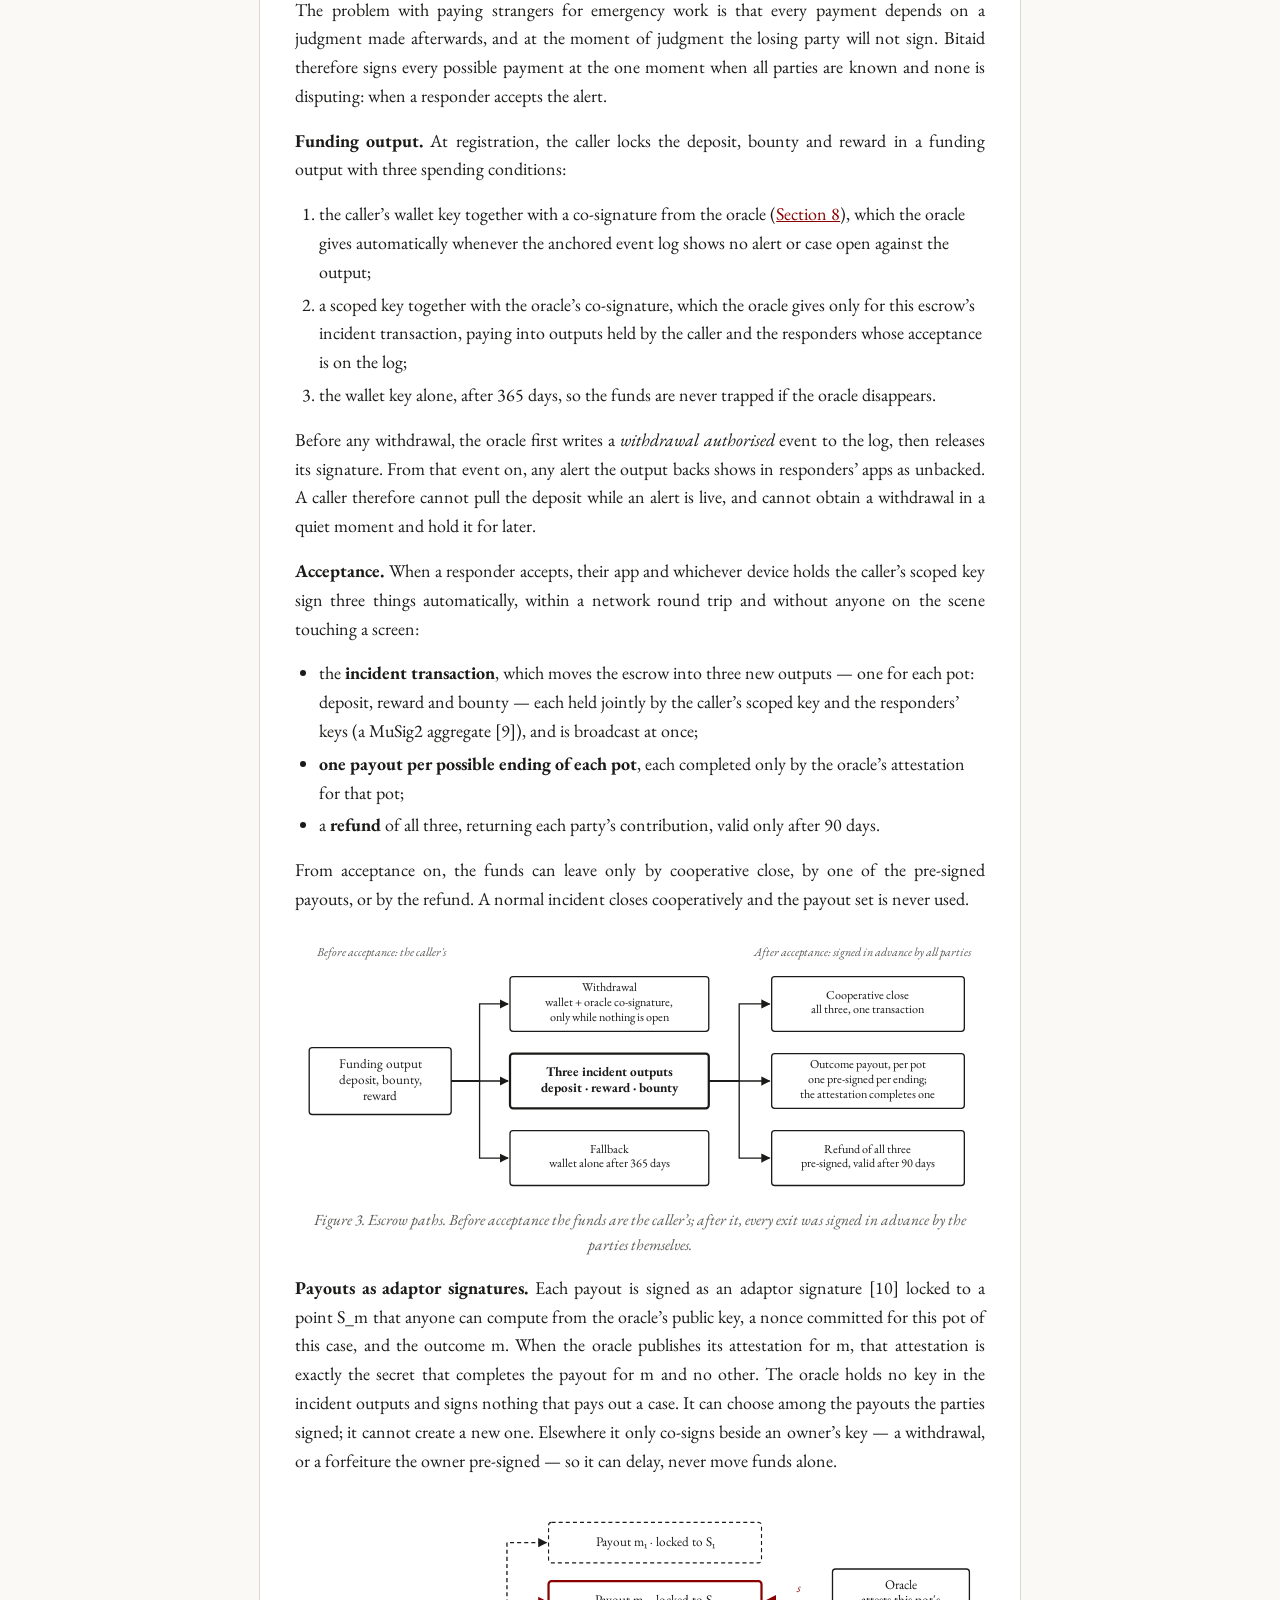
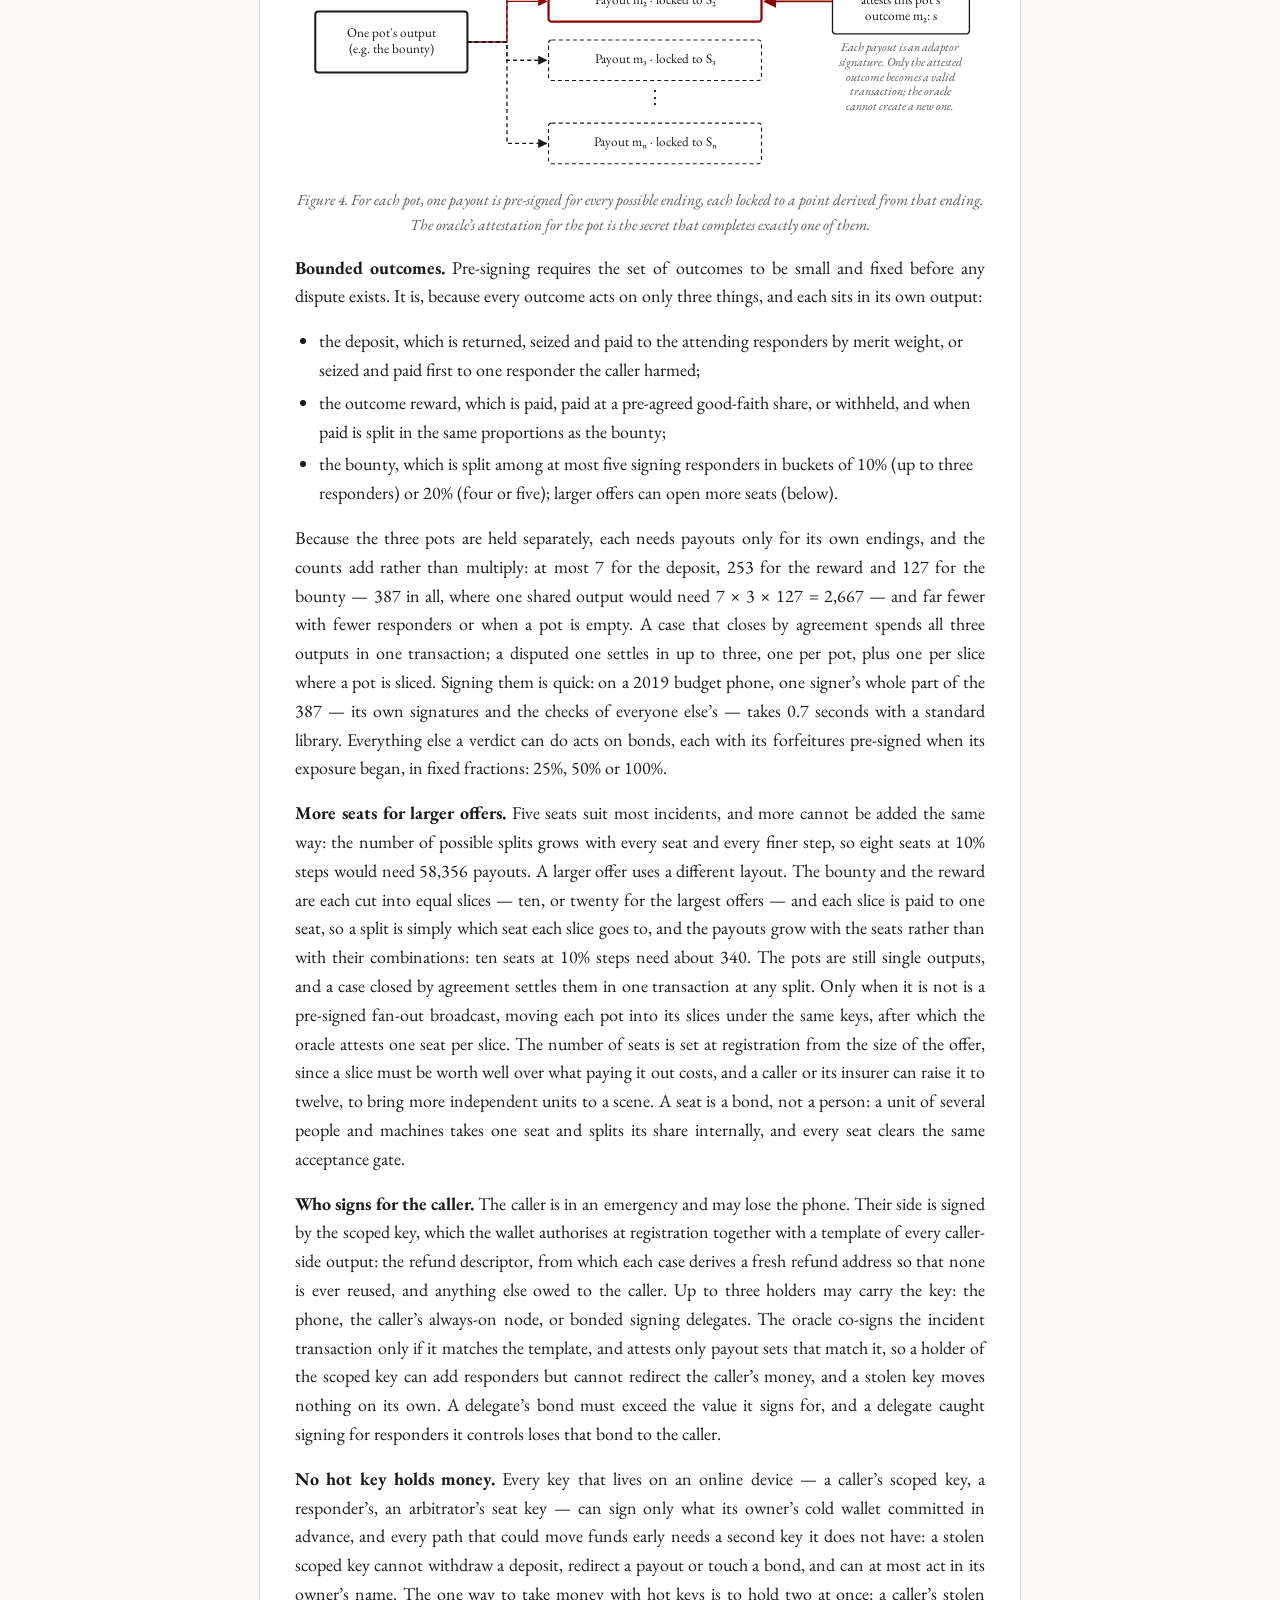
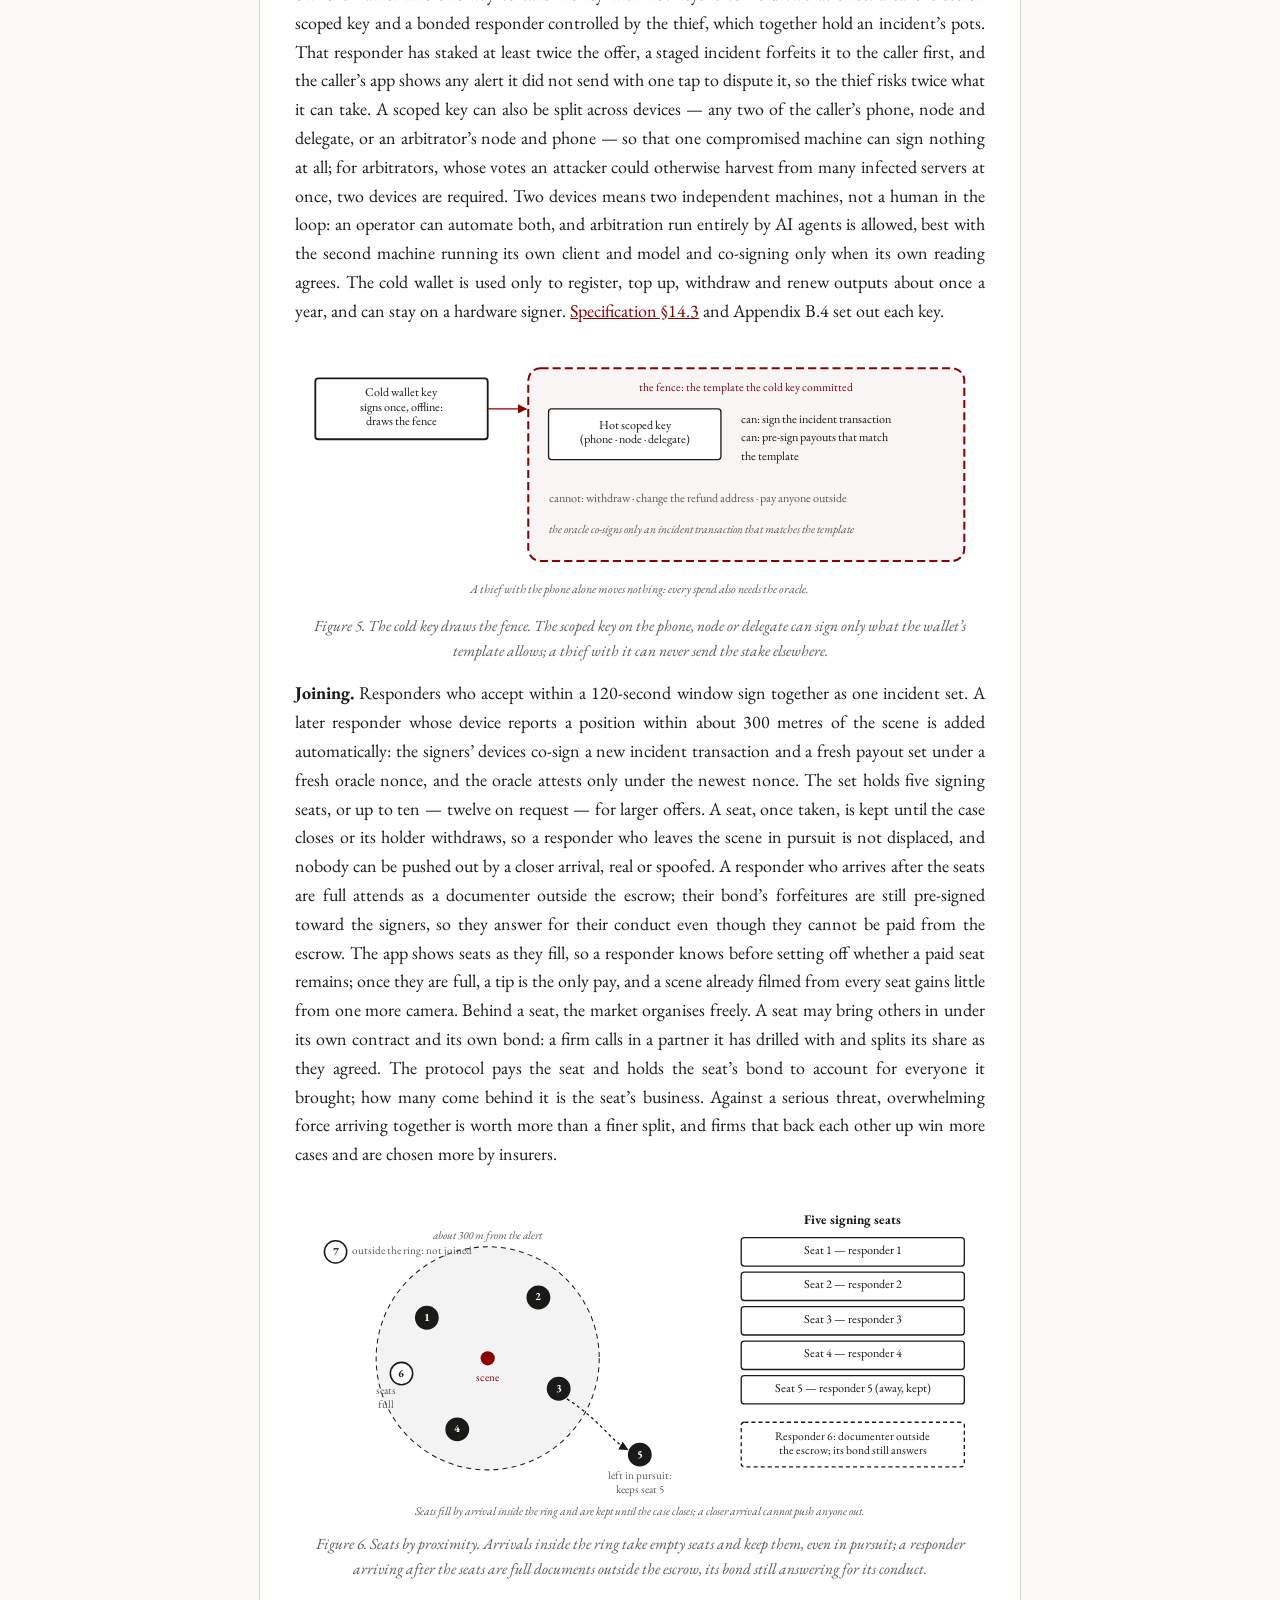
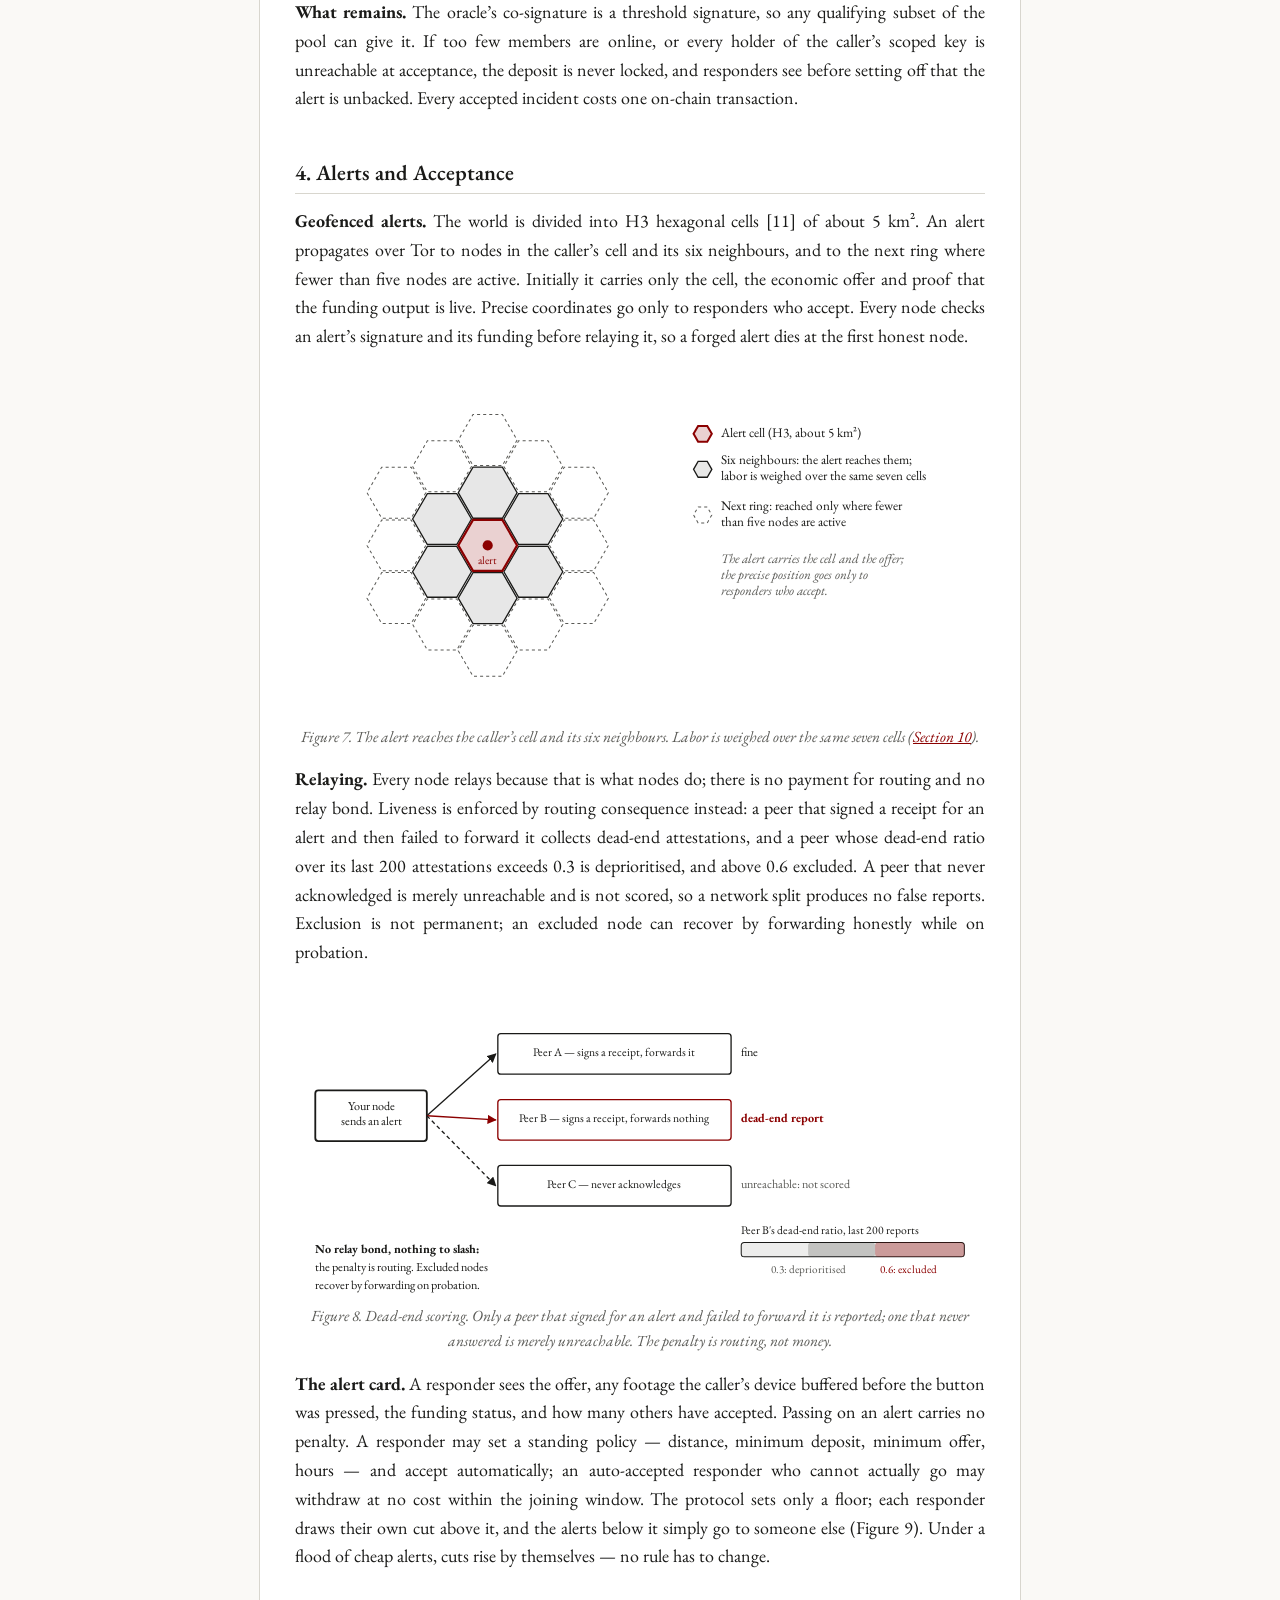
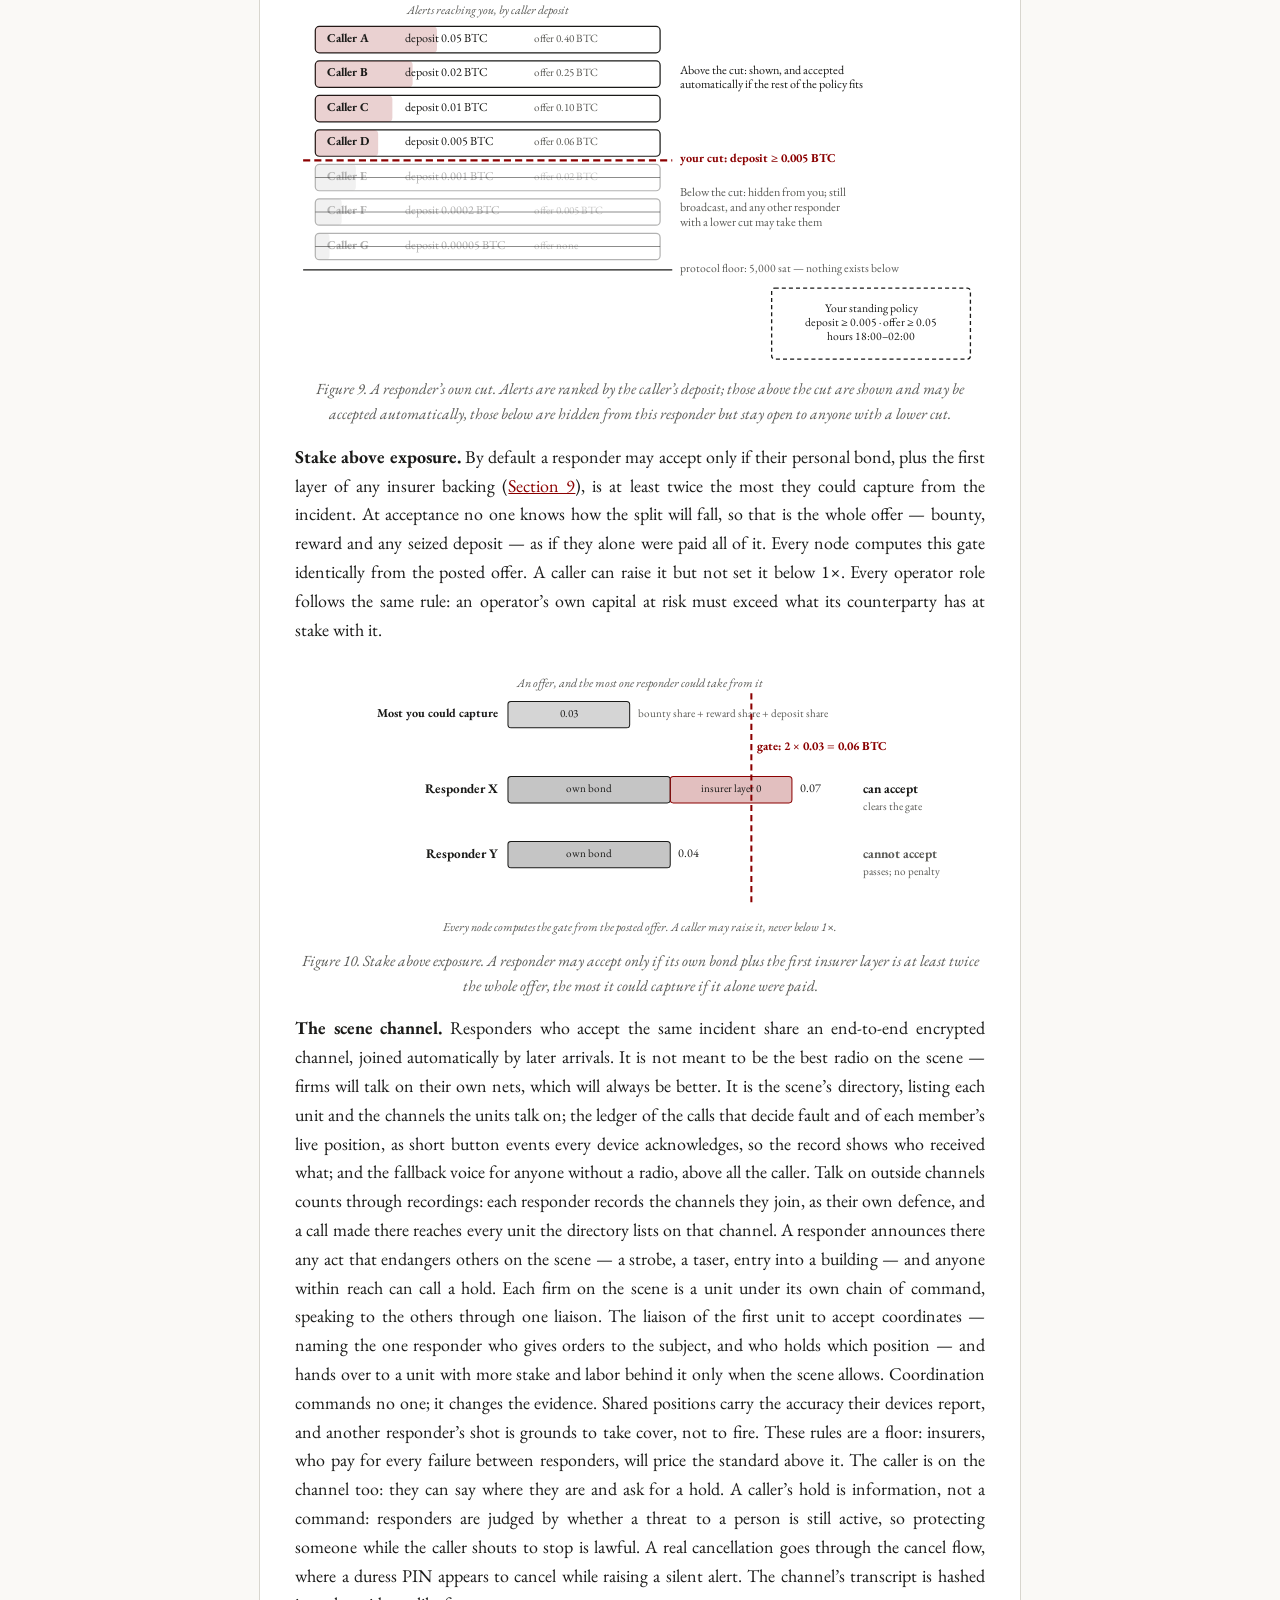
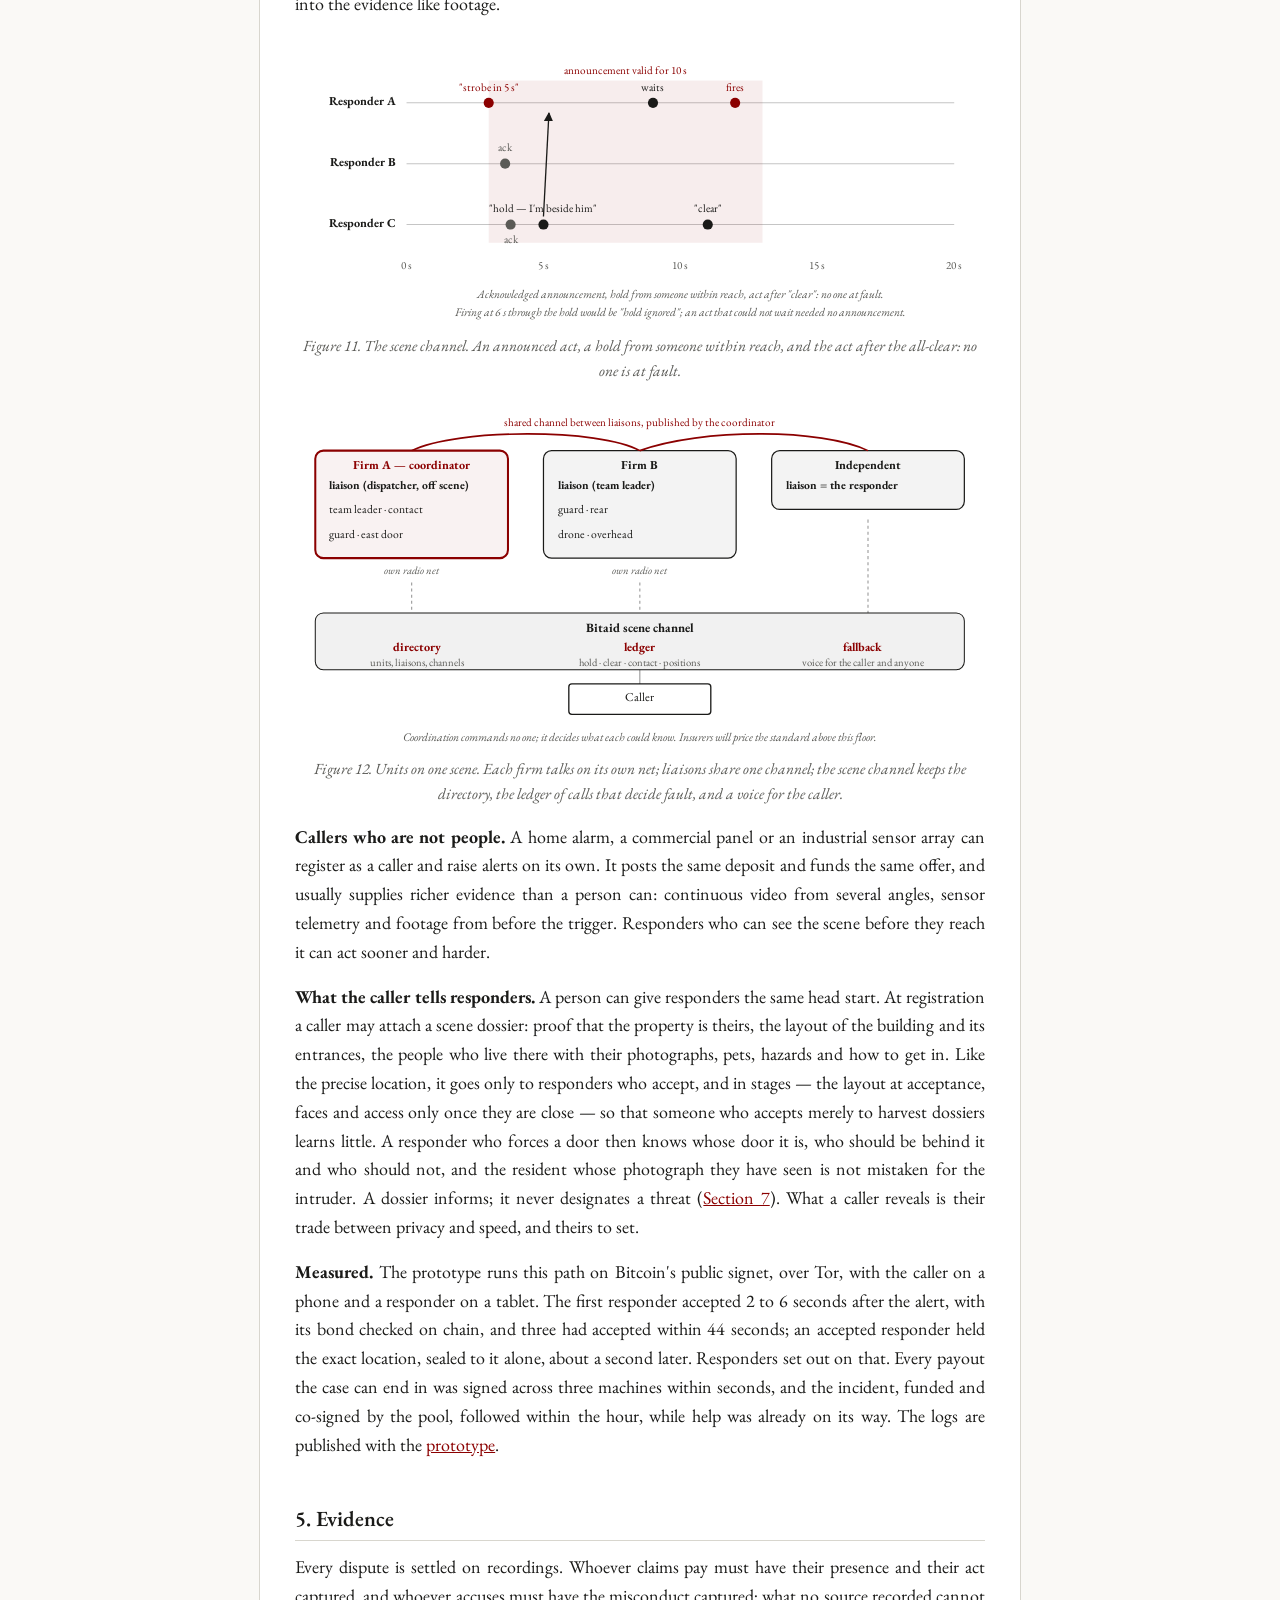
==== commit a9d8a0c9: "Abstract, Introduction, Foundations §1 and the brief: violence is decided twice, first in the attack" ====
--- a/index.html
+++ b/index.html
@@ -53,13 +53,13 @@
 </h1>
 <p><em>Version 6.0 · 2026. Companion documents: the Bitaid Specification and the Bitaid Foundations.</em></p>
 <div class="abstract"><h2 id="abstract">Abstract</h2>
-<p>Violence is decided in the minutes between an attack and the response to it: the victim’s own defence, a passing good samaritan, a private guard or the police. Self-defence is the only response always present, but one person against several, or unarmed against armed, is outmatched; what turns the outcome is reinforcement, a second and third capable person arriving within minutes. A bystander has no reason to step in and no cover if he does. Private security sells readiness, paid by the hour whether anything happens or not, so it guards places for those who can afford idle hours. The police are a monopoly: without prices or competition they cannot learn what protection is worth, where or to whom, they have no rival to outdo and no customer who can leave, so they neither innovate nor improve, and they decay with the politics that run them.</p>
+<p>Violence is decided twice: first in the attacker’s calculation, of what he stands to gain against the chance of being stopped, hurt or identified, and then, if he goes ahead, in the minutes between the attack and the response to it: the victim’s own defence, a passing good samaritan, a private guard or the police. Self-defence is the only response always present, but one person against several, or unarmed against armed, is outmatched; what turns the outcome is reinforcement, a second and third capable person arriving within minutes. And because the attacker prices the response before he acts, whatever changes the minutes changes the calculation: an attack that reliably draws capable help, filmed from several angles, risks more, costs more and pays less, so fewer are attempted. Today little in that calculation weighs against him. A bystander has no reason to step in and no cover if he does. Private security sells readiness, paid by the hour whether anything happens or not, so it guards places for those who can afford idle hours. The police are a monopoly: without prices or competition they cannot learn what protection is worth, where or to whom, they have no rival to outdo and no customer who can leave, so they neither innovate nor improve, and they decay with the politics that run them.</p>
 <p>A purely peer-to-peer protocol for emergency response would let a person in danger summon nearby, capable strangers as reinforcements and pay them without asking anyone’s permission or going through a dispatcher, and would let the strangers be paid without trusting the person who called them. It would also change what protection costs. An offer escrowed in advance costs nothing until it is used: the money waits as unspent bitcoin, paying no wages for idle hours, and moves only when an emergency draws on it. Because emergencies rarely strike the same people at once, an insurer can stand one stake behind many such offers: a thousand people paying two dollars a month can each summon help with an offer of $8,000, actuarial leverage of some three hundred to one. Bounties of that size draw the most capable responders and fund the teams, drones and medics that compete to arrive first. <strong class="punch">The protocol does not declare a right to security or ask everyone to agree on one; it lowers what it costs to keep reinforcements on call, yet raises the price paid for saving life and property, and lets the market answer.</strong> Bitcoin escrows provide part of the solution. The main benefits are lost, though, if a trusted party is still needed to decide who did what and who gets paid.</p>
 <p>We propose a solution in which the offer is escrowed before any emergency, and the moment a responder accepts, the parties’ devices sign every payout the case can end in, before anyone has a reason to dispute. Payment then needs only an attestation choosing one of those outcomes. Each pays only the parties, so whoever attests can choose among them but cannot add one: those who decide never hold the funds. What happened is shown on the participants’ own recordings, filmed from several independent angles by those with the most reason to film, each hashed and anchored to Bitcoin. The people who were there settle the case by blind itemised ballots. Where they disagree, the case goes to arbitrators drawn at random from a closed pool of pseudonymous members, who answer narrow factual questions about the footage and lose money when they depart from a fixed canon of reference cases. Weight is earned, not bought: a responder’s ballot counts by the paid work done in the cells where it was done, an arbitrator’s claim to a seat by the cases already judged, both seasoned over calendar time. Every role stakes a refundable bond larger than anything it could gain by cheating, fabricating consistent footage from several independent cameras is beyond practical reach, and any case can be reopened later. Pay comes from the incident alone: the protocol has no token, no company, no administrator and no governance to sway. It inherits its ordering and finality from Bitcoin.</p>
 </div>
 <h2 id="s1">1. Introduction</h2>
 <p>A woman is followed home at two in the morning. A family’s door is forced by people who know a Bitcoin investor lives there. In each case the outcome is decided within minutes — often within seconds — by whoever is present: the aggressor, the victim defending himself, and, by chance, a bystander with no equipment, no cover and every reason to keep walking.</p>
-<p>Public safety, as it exists, does not operate in those minutes. A police force can patrol, deter in aggregate, investigate and prosecute; but at the moment of an attack it is a phone queue and an estimated arrival time. By the time an officer arrives, the harm the caller feared has usually either happened or not happened. What arrives is a record, sometimes a pursuit, rarely a rescue. The gap is not one of waiting times that better management could shorten. It is structural: the protection a person needs is only useful in the place and minute the threat exists, and a central service dispatched from elsewhere can almost never be there.</p>
+<p>Public safety, as it exists, does not operate in those minutes. A police force can patrol, deter in aggregate, investigate and prosecute; but at the moment of an attack it is a phone queue and an estimated arrival time. By the time an officer arrives, the harm the caller feared has usually either happened or not happened. What arrives is a record, sometimes a pursuit, rarely a rescue. Its deterrence works at a distance, through the chance of arrest and prosecution long afterwards, discounted by every case that goes unsolved. An attacker weighs what he stands to gain against the chance of being stopped, hurt or identified [18], and what he weighs at the door is who is likely to be there in the next five minutes, and who will be filming. Help that arrives within those minutes, and that he cannot see coming, raises that chance around everyone who carries it, and around those who do not: when a hidden car tracker spread through American cities, thefts fell across each city, and most of the benefit went to owners who had not bought one [19]. The gap is not one of waiting times that better management could shorten. It is structural: the protection a person needs is only useful in the place and minute the threat exists, and a central service dispatched from elsewhere can almost never be there.</p>
 <p>When the response does arrive, it brings a second problem: judgment made on the spot, on one party’s word, by people answerable to no one present. In Southampton in December 2025, an eighteen-year-old student, Henry Nowak, was stabbed by a man who told the arriving officers that Nowak had racially abused him. Body-worn video shows the officers handcuffing Nowak as he lay dying; when he said he had been stabbed, one replied, “I don’t think you have, mate.” His attacker was convicted of murder in June 2026; the officers are under investigation for gross misconduct [1]. The failure was not a lack of officers. It was an unaccountable judgment about who was credible.</p>
 <p>Nor is it a single lapse. A monopoly is judged by where it spends its attention, and its users cannot leave. In 2023 police in England and Wales made 12,183 arrests over “grossly offensive” online messages, about 33 a day [2]. In the decades before, organised gangs raped children in town after town while the authorities looked away; in Rotherham, police arrested fathers who tried to pull their daughters out of the houses where they were being abused [3]. The figures that exist are local: at least 1,400 children in Rotherham, a borough of 265,000 [3], and more than a thousand in Telford [4]. No one has counted the country — a national audit in 2025 judged the official record “highly unlikely” to reflect the true scale [5] — but Rotherham’s rate, if it held across England, would mean some 300,000 children. When the protector of last resort arrests the father at the door, the family has no protector at all.</p>
 <p>For some, the state is worse than absent: it is the leak that aims the attacker. Bitcoin holders, the protocol’s first users, now face kidnappings, home invasions and extortion. French prosecutors counted 18 such attacks in 2024, 67 in 2025 and 47 more in the first months of 2026 [6]. In January 2025 the co-founder of a hardware-wallet company was taken from his home, and his kidnappers sent a video of his severed finger with their ransom demand [7]. Attackers find their victims through leaked customer databases and, allegedly, through the state’s own records: in 2025 a French tax official was charged after investigators found she had searched the tax administration’s systems for crypto investors and allegedly sold their data [8]. Self-custody removes the bank, and with it the bank’s vault. It does not remove the need for someone to come when the door is forced.</p>
@@ -1034,7 +1034,7 @@
 </svg>
 </figure>
 <p><em>Figure 27. Vindication. A lone dissenter proven right by a larger panel is refunded, paid, and takes half of what the wrong majority now pays.</em></p>
-<p><strong>Review.</strong> Every closed case, disputed or not, may be drawn for independent review with a probability that rises with its value: 5% up to 0.01 BTC, 10% up to 0.1 BTC, 20% up to 1 BTC and 40% above, and at least 40% for any case a split panel decided, since bought verdicts are almost always split. Whoever puts money from outside the parties into a payout — an insurer’s layer, liability cover, a sponsor — is itself a party: it can escalate at its own expense and is repaid first from what a confirmed fraud seizes. A funder named at registration also receives the case’s evidence key, as arbitrators do, so it can audit every case it pays into and escalate from the ballot stage on; it pays the responders for the delay if a panel clears them. And a responder’s bond backs only as much outside money in open cases as it could repay, so a ring staging many cases at once cannot outrun its stakes. And any bonded arbitrator may flag any closed case, paying each review panel’s fees before it sits, lost if the case is clean and repaid with a premium if fraud is confirmed. The draw is seeded by a block hash mined after the case closes, so no one can predict which cases will be looked at. A case is flagged when 40% of its later reviewers dissent; a staged review — a panel of 30, whose finding must be confirmed by a second and a third panel of 30 — can then overturn it, each by two thirds, even after settlement; taking an arbitrator’s entry bond or expelling it needs 80% at each stage. Three independent panels already make a wrongful overturn of an honest panel vanishingly rare, so the verdict falls at two thirds, though the review’s power against a bloc voting to keep every verdict depends on how often reviewers are right: near-perfect reviewers on clear cases need a bloc of about a third to be blocked, but at 95% on cases of mixed difficulty a fifth of the pool already blocks more than half the overturns, so that power is still being set; only the arbitrator’s livelihood keeps the higher bar. A clean review stops at the first 30; no punishment rests on fewer than 90 reviewers. Review seats are drawn, not volunteered for, and a drawn reviewer who would rather not serve pays its own replacement: a fee that rises until another arbitrator takes the seat, drawn blind, never chosen by the leaver. Ignoring a draw costs only standing toward the inactivity rule. The party harmed by an overturned verdict is repaid first from the case units of the arbitrators who voted for it — which, at twice the case value each, cover it; a finding after the units are released falls on their entry bonds. A first overturn costs an arbitrator its unit, sized to the case; a second costs its entry bond and its place. What a seizure holds beyond repair goes to the victim only if it re-rolled the verdict as far as re-rolling paid and still lost; otherwise it pays to keep the case’s evidence, so the cheap re-roll while the case is open always beats waiting to denounce it. Reviewers earn a fixed premium of three times the fee only when a review confirms misconduct, never a share of what is seized, so a captured review majority gains nothing by inventing fraud. Restitution to the harmed parties is paid straight from the seized bond; everything else waits in an output that only the oracle pool and the archivists holding the case’s evidence can spend together, each signing only the distribution the rules dictate: the reviewers, the panel, up to twenty more years of retention for the case’s evidence, and the excess back to the harmed parties. If no distribution is signed within a year, the oracle pool signs it with a majority of the case’s parties instead, and after about fifteen months the parties alone take it, so nothing is trapped and the pool never spends it alone. A captured arbitrator majority cannot take a seized bond without also corrupting that case’s archivists. A confirmed fraud reopens every recent case of the identities involved, and the cases around it are left to open flagging: any bonded arbitrator may flag any closed case on a stake and earns the same premium if fraud is confirmed.</p>
+<p><strong>Review.</strong> Every closed case, disputed or not, may be drawn for independent review with a probability that rises with its value: 5% up to 0.01 BTC, 10% up to 0.1 BTC, 20% up to 1 BTC and 40% above, and at least 40% for any case a split panel decided, since bought verdicts are almost always split. Whoever puts money from outside the parties into a payout — an insurer’s layer, liability cover, a sponsor — is itself a party: it can escalate at its own expense and is repaid first from what a confirmed fraud seizes. A funder named at registration also receives the case’s evidence key, as arbitrators do, so it can audit every case it pays into and escalate from the ballot stage on; it pays the responders for the delay if a panel clears them. And a responder’s bond backs only as much outside money in open cases as it could repay, so a ring staging many cases at once cannot outrun its stakes. And any bonded arbitrator may flag any closed case, paying each review panel’s fees before it sits, lost if the case is clean and repaid with a premium if fraud is confirmed. The draw is seeded by a block hash mined after the case closes, so no one can predict which cases will be looked at. A case is flagged when 40% of its later reviewers dissent; a staged review — up to three panels of 30, drawn in turn — can then overturn it even after settlement, when the three together give another verdict two thirds of their 90 votes; taking an arbitrator’s entry bond or expelling it needs 80% of them. Counting the votes across the panels, rather than asking each for two thirds, keeps the review strong against a bloc voting to keep every verdict: with reviewers right 95% of the time, a bloc of a fifth of the pool still sees three of its verdicts in four overturned once drawn, while, with reviewers at the 80% coherence floor or above, an honest panel’s right verdict was not overturned once in 200,000 simulated reviews unless a bloc voted on purpose to overturn it; the arbitrator’s livelihood keeps the higher bar. A clean review stops at the first 30, when that panel gives no other verdict half its votes; no punishment rests on fewer than 90 reviewers. Review seats are drawn, not volunteered for, and a drawn reviewer who would rather not serve pays its own replacement: a fee that rises until another arbitrator takes the seat, drawn blind, never chosen by the leaver. Ignoring a draw costs only standing toward the inactivity rule. The party harmed by an overturned verdict is repaid first from the case units of the arbitrators who voted for it — which, at twice the case value each, cover it; a finding after the units are released falls on their entry bonds. A first overturn costs an arbitrator its unit, sized to the case; a second costs its entry bond and its place. What a seizure holds beyond repair goes to the victim only if it re-rolled the verdict as far as re-rolling paid and still lost; otherwise it pays to keep the case’s evidence, so the cheap re-roll while the case is open always beats waiting to denounce it. Reviewers earn a fixed premium of three times the fee only when a review confirms misconduct, never a share of what is seized, so a captured review majority gains nothing by inventing fraud. Restitution to the harmed parties is paid straight from the seized bond; everything else waits in an output that only the oracle pool and the archivists holding the case’s evidence can spend together, each signing only the distribution the rules dictate: the reviewers, the panel, up to twenty more years of retention for the case’s evidence, and the excess back to the harmed parties. If no distribution is signed within a year, the oracle pool signs it with a majority of the case’s parties instead, and after about fifteen months the parties alone take it, so nothing is trapped and the pool never spends it alone. A captured arbitrator majority cannot take a seized bond without also corrupting that case’s archivists. A confirmed fraud reopens every recent case of the identities involved, and the cases around it are left to open flagging: any bonded arbitrator may flag any closed case on a stake and earns the same premium if fraud is confirmed.</p>
 <figure class="fig"><svg xmlns="http://www.w3.org/2000/svg" viewBox="0 0 680 255" role="img" aria-label="Re-rolls and review" style="color:var(--text)" font-family="'EB Garamond', Georgia, 'Times New Roman', serif" font-size="14">
 <title>Re-rolls and review</title>
 <defs><marker id="ah-fig28" viewBox="0 0 10 10" refX="9" refY="5" markerWidth="7" markerHeight="7" orient="auto-start-reverse"><path d="M0,0 L10,5 L0,10 z" fill="currentColor"/></marker><marker id="aha-fig28" viewBox="0 0 10 10" refX="9" refY="5" markerWidth="7" markerHeight="7" orient="auto-start-reverse"><path d="M0,0 L10,5 L0,10 z" fill="var(--accent, #8b0000)"/></marker></defs>
@@ -1161,7 +1161,7 @@
 <h2 id="s8">8. The Oracle</h2>
 <p>Some key must say which pre-signed outcome a case reached. Bitaid makes that key a threshold key held by the arbitrator pool itself: a FROST key [12] in which any ⌊n/2⌋ + 1 of the n arbitrators who have completed probation and seasoning can sign, and no smaller group can. The pool holds two such keys, from two separate key generations: one only attests outcomes, under nonces committed in advance; the other only co-signs transactions. Signatures under nonces fixed in advance can be combined across many cases into a forgery, so the key that does this signs nothing that spends.</p>
 <p>Each member signs only after replaying the anchored log and confirming that the outcome follows from the recorded votes and roster, and that the case’s payout set matches the caller’s template. The oracle attests once per pot, after the last re-roll window has closed — three answers released together from one replay of the log, so the reward’s split always matches the bounty’s — each under a nonce generated for that pot of that case alone. Using a Schnorr nonce for two messages would reveal the key, so nonces are generated jointly in advance, in batches large enough that a surge of cases never waits for one, and each is spent exactly once. Membership changes at fixed epochs, and the key is reshared at each to the incoming members while the public key stays the same. Absent members do not stall a case once a threshold has responded.</p>
-<p>The oracle’s power is bounded. It holds no funds and can move none alone: its key sits only beside another party’s key, in funding and bond outputs, and in no incident output. It chooses which pre-signed payout becomes valid; it cannot make a new one. Even a captured majority, Bitaid’s equivalent of a majority of hash power, can therefore only steer money already committed to a case toward one of that case’s own pre-signed ends: it cannot touch idle stakes, which need their owners’ keys, and it cannot pay itself. A captured majority could push wrong outcomes case by case, but every attestation can be checked against the anchored record, and a wrong one is visible to everyone. Each member releases its share in public, checkable against its own key, so while honest members still hold a threshold, a member who attests a wrong outcome has signed evidence against itself and loses its bond. A captured majority can combine its shares in private; then the remedy is a fork with a fresh key. That is why the cost of capturing a majority of the pool (<a href="#s11">Section 11</a>) is the protocol’s central defence, as the cost of a majority of hash power is Bitcoin’s. If the oracle disappears, nothing is trapped: the refund pays after 90 days and bonds return to their owners after 365. Members come and go, and resharing alone cannot stop people who once held shares from pooling them later, so the pool’s key is regenerated about once a year; outputs move to the new key when their owners renew them. Even a leaked key moves nothing by itself, since every output it guards also needs its owner’s key.</p>
+<p>The oracle’s power is bounded. It holds no funds and can move none alone: its key sits only beside another party’s key, in funding, bond and seizure outputs, and in no incident output. It chooses which pre-signed payout becomes valid; it cannot make a new one. Even a captured majority, Bitaid’s equivalent of a 51% attack, can neither touch idle stakes, which need their owners’ keys, nor pay itself, just as a majority of hash power can reorder blocks but cannot forge a signature to spend someone else’s coins. It can only steer money already committed to a case toward one of that case’s own pre-signed ends, so capture pays chiefly through bribes from outside or through cases its own members enter as bonded parties: a case-by-case payoff, set against the long cost of winning a seasoned majority (<a href="#s11">Section 11</a>), and spent the first time it is used, since every attestation can be checked against the anchored record and a wrong one is visible to everyone. Each member releases its share in public, checkable against its own key, so while honest members still hold a threshold, a member who attests a wrong outcome has signed evidence against itself and loses its bond. A captured majority can combine its shares in private; then an attestation that appears without public shares behind it is itself the sign of capture, and the remedy is a fork with a fresh key. That is why the cost of capturing a majority of the pool (<a href="#s11">Section 11</a>) is the protocol’s central defence. If the oracle disappears, nothing is trapped: the refund pays after 90 days and bonds return to their owners after 365. Members come and go, and resharing alone cannot stop people who once held shares from pooling them later, so the pool’s key is regenerated about once a year; outputs move to the new key when their owners renew them. Even a leaked key moves nothing by itself, since every output it guards also needs its owner’s key.</p>
 <figure class="fig"><svg xmlns="http://www.w3.org/2000/svg" viewBox="0 0 680 284" role="img" aria-label="Oracle threshold" style="color:var(--text)" font-family="'EB Garamond', Georgia, 'Times New Roman', serif" font-size="14">
 <title>Oracle threshold</title>
 <defs><marker id="ah-fig32" viewBox="0 0 10 10" refX="9" refY="5" markerWidth="7" markerHeight="7" orient="auto-start-reverse"><path d="M0,0 L10,5 L0,10 z" fill="currentColor"/></marker><marker id="aha-fig32" viewBox="0 0 10 10" refX="9" refY="5" markerWidth="7" markerHeight="7" orient="auto-start-reverse"><path d="M0,0 L10,5 L0,10 z" fill="var(--accent, #8b0000)"/></marker></defs>
@@ -1239,7 +1239,7 @@
 </figure>
 <p><em>Figure 33. One layer backs many clients. An incident locks the first layer until settlement; an incident in the meantime falls to the next. Forfeiture for misconduct reaches only the client’s own bond and the first layer.</em></p>
 <p><strong>Cheap premiums, loud prices.</strong> Actuarial leverage — pooling risks that rarely strike together, as every insurer does — is what lets protection be priced loudly without being paid for in full. A client whose premium is small can carry an outcome reward many times their savings — for the safety of a child, or of a home — because the insurer pays it only in the rare event and prices it by that rarity. Every alert from such a client draws the best-equipped responders within minutes. The same prices work before any alert: like an alarm company’s sign on a gate, cover that attackers know or suspect is there tells them that this target summons a well-paid crowd, and every attack deterred is a claim never paid. So the insurer is paid to shrink its own exposure: it gains by lowering the incidence of what it covers — funding faster responders nearby, cameras, the hardening of its clients’ homes — wherever that costs less than the claims it saves. A security firm for hire sells hours of guarding whether anything happens or not. An insurer here sells a price that is paid only when something does, and profits only by making it happen less.</p>
-<p><strong>The arithmetic, and its brake.</strong> Three layers, each the size of one offer, staked behind a thousand clients absorb three emergencies at once, and each client’s yearly premium needs to be only about a three-hundredth of its offer for as long as full payouts stay rarer than one per four hundred clients a year; the premium scales with the offer at the same claim rate. In general a shared layer can back about L = 1 / (p(1 + θ)) of offer per unit of premium, where p is a client’s yearly chance of a full payout and θ the loading for tail reserves, adverse selection and operations, some 30 to 50%. How large p is depends on where. Filtering national crime rates down to crimes in progress with a victim present (for burglaries, the one in four or so committed with someone at home [17]), and then to the share reported while still under way, gives very roughly 0.085% a year in low-risk Spanish settings (some 800:1 at retail), 0.15 to 0.36% across the United States (some 200 to 300:1) and around 1% in high-crime metropolitan cores (some 75:1). These are estimates: the last filter is an assumption that the protocol’s own case record must replace. Three hundred to one is therefore a middle-of-the-road urban figure, conservative for most of Europe and too generous for the worst districts, which insurers price by cell and hour rather than at one flat rate. Bitaid also trims the loading: fraud takes about a tenth of property-casualty losses in conventional insurance [16], while a payout here needs multi-angle footage and bonded witnesses. Larger offers need larger stakes on the other side, though. A lone responder must stake twice what it could capture, so an offer of 2 BTC asks 4 BTC of stake per signing responder, its own bond and its insurer’s first layer together. Responders’ insurers pool those stakes the same way, and sliced pots spread a large offer across more seats, but the largest offers will draw well-capitalised teams rather than passers-by, and will be contested harder; their premiums rise somewhat faster than the offer. So a richer premium need not become one larger bounty. Fifty dollars a month in a low-risk cell could in arithmetic back an offer near half a million dollars; one insurer instead caps the rescue bounty at what clears the best local supply, $50,000 to $75,000, and spends the surplus float on standing patrols, drones and verified alarms in its clients’ cells, lowering p and winning bounties back when its own units arrive first; another leaves a top tier uncapped, mostly as the conditional outcome reward so that good-faith false alarms never touch it, and the stake gate routes those calls to insurer-backed teams. Either way, sound leverage needs clients spread across cells rather than stacked in one neighbourhood, since emergencies cluster in space, which is why each buffer’s encumbrance is gossiped by region (Specification §4); and cover can be sold by the window rather than the year (a late-night journey, a shift), where the chance of an event is far smaller still.</p>
+<p><strong>The arithmetic, and its brake.</strong> Three layers, each the size of one offer, staked behind a thousand clients absorb three emergencies at once, and each client’s yearly premium needs to be only about a three-hundredth of its offer for as long as full payouts stay rarer than one per four hundred clients a year; the premium scales with the offer at the same claim rate. In general a shared layer can back about L = 1 / (p(1 + θ)) of offer per unit of premium, where p is a client’s yearly chance of a full payout and θ the loading for tail reserves, adverse selection and operations, some 30 to 50%. How large p is depends on where. Filtering national crime rates down to crimes in progress with a victim present (for burglaries, the one in four or so committed with someone at home [17]), and then to the share reported while still under way, gives very roughly 0.085% a year in low-risk European settings (some 800:1 at retail), 0.15 to 0.36% across the United States (some 200 to 300:1) and around 1% in high-crime metropolitan cores (some 75:1). These are estimates: the last filter is an assumption that the protocol’s own case record must replace. Three hundred to one is therefore a middle-of-the-road urban figure, conservative for most of Europe and too generous for the worst districts, which insurers price by cell and hour rather than at one flat rate. Bitaid also trims the loading: fraud takes about a tenth of property-casualty losses in conventional insurance [16], while a payout here needs multi-angle footage and bonded witnesses. Larger offers need larger stakes on the other side, though. A lone responder must stake twice what it could capture, so an offer of 2 BTC asks 4 BTC of stake per signing responder, its own bond and its insurer’s first layer together. Responders’ insurers pool those stakes the same way, and sliced pots spread a large offer across more seats, but the largest offers will draw well-capitalised teams rather than passers-by, and will be contested harder; their premiums rise somewhat faster than the offer. So a richer premium need not become one larger bounty. Fifty dollars a month in a low-risk cell could in arithmetic back an offer near half a million dollars; one insurer instead caps the rescue bounty at what clears the best local supply, $50,000 to $75,000, and spends the surplus float on standing patrols, drones and verified alarms in its clients’ cells, lowering p and winning bounties back when its own units arrive first; another leaves a top tier uncapped, mostly as the conditional outcome reward so that good-faith false alarms never touch it, and the stake gate routes those calls to insurer-backed teams. Either way, sound leverage needs clients spread across cells rather than stacked in one neighbourhood, since emergencies cluster in space, which is why each buffer’s encumbrance is gossiped by region (Specification §4); and cover can be sold by the window rather than the year (a late-night journey, a shift), where the chance of an event is far smaller still.</p>
 <p><strong>Where the cover sits.</strong> An insurer places most of the cover it writes in the outcome reward, which pays only once the attendees or a panel confirm a genuine incident and an achieved outcome. A client’s false alarm made in good faith then costs the insurer only the bounty, which pays for the responders’ trip; a troll’s forfeit reaches the first layer, the insurer’s vouching for its client, and never the deeper layers. So the large sums are exposed to the event they insure — a real emergency that ends well — and not to a client’s nerves, while the bounty is kept modest and priced from each client’s record, like any claims history. What remains is fraud by a staged “success”, which costs every colluder its bond at the bannable tier and repays the insurer first. The bounty should still be sized to honest effort: it is what pays responders who come and fail, and too small a bounty leaves the hard cases unanswered.</p>
 <p><strong>Draws and forfeitures.</strong> The stack responds differently to two different events. Paying an offer the client could not fund is a <em>draw</em>: the policy executing as written, consumed through the layers in order, with no penalty. A finding of misuse or misconduct is a <em>forfeiture</em>, and it reaches only the first layer. Deeper layers are ring-fenced from it entirely: the first layer is the insurer vouching for its client’s conduct, and seizing deeper layers would add no deterrence while making it unsafe to offer stacked cover at all.</p>
 <p>The first-layer insurer is the one underwriting its clients’ conduct, and its record shows it: nodes compute each insurer’s clean ratio — the share of identities it backed that were never forfeited — and an insurer whose clients misbehave sees its business degrade in real time. Fees and minor fines are drawn from the first layer before the personal bond; the gravest findings drain both. An insurer may also publish a schedule of cover for harm its client causes to other parties on a scene, paid as a draw.</p>
@@ -1824,6 +1824,8 @@
 <p>[15] S. Nakamoto, “Bitcoin: A Peer-to-Peer Electronic Cash System,” 2008.</p>
 <p>[16] Coalition Against Insurance Fraud: fraud is about 10% of property-casualty insurance losses and loss-adjustment expenses each year (as cited by the Michigan Department of Insurance and Financial Services, “Insurance Fraud Statistics”).</p>
 <p>[17] S. Catalano, <em>Victimization During Household Burglary</em>, Bureau of Justice Statistics, September 2010: a household member was present in about 28% of burglaries, 2003–2007.</p>
+<p>[18] G. S. Becker, “Crime and Punishment: An Economic Approach,” <em>Journal of Political Economy</em> 76, no. 2 (1968), 169–217.</p>
+<p>[19] I. Ayres and S. D. Levitt, “Measuring Positive Externalities from Unobservable Victim Precaution: An Empirical Analysis of Lojack,” <em>Quarterly Journal of Economics</em> 113, no. 1 (1998), 43–77.</p>
 
 </div>
 </body>
